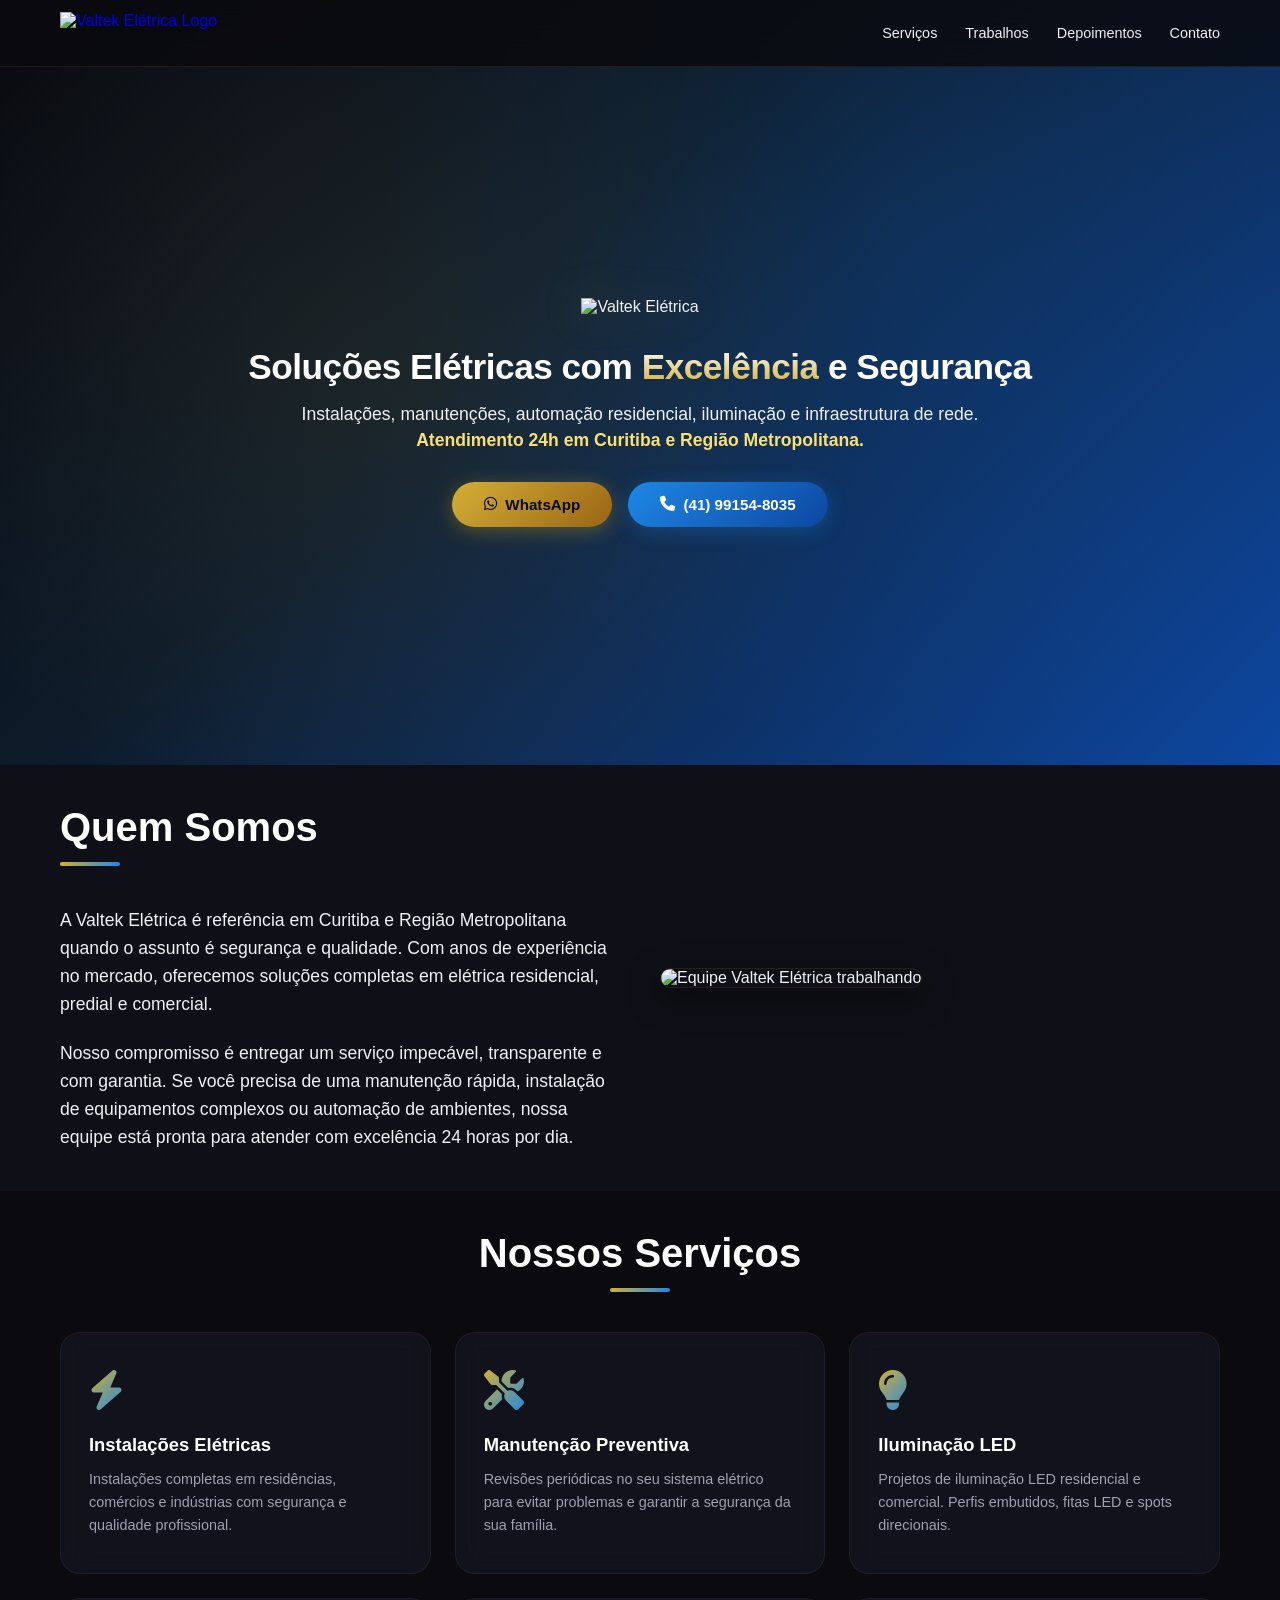
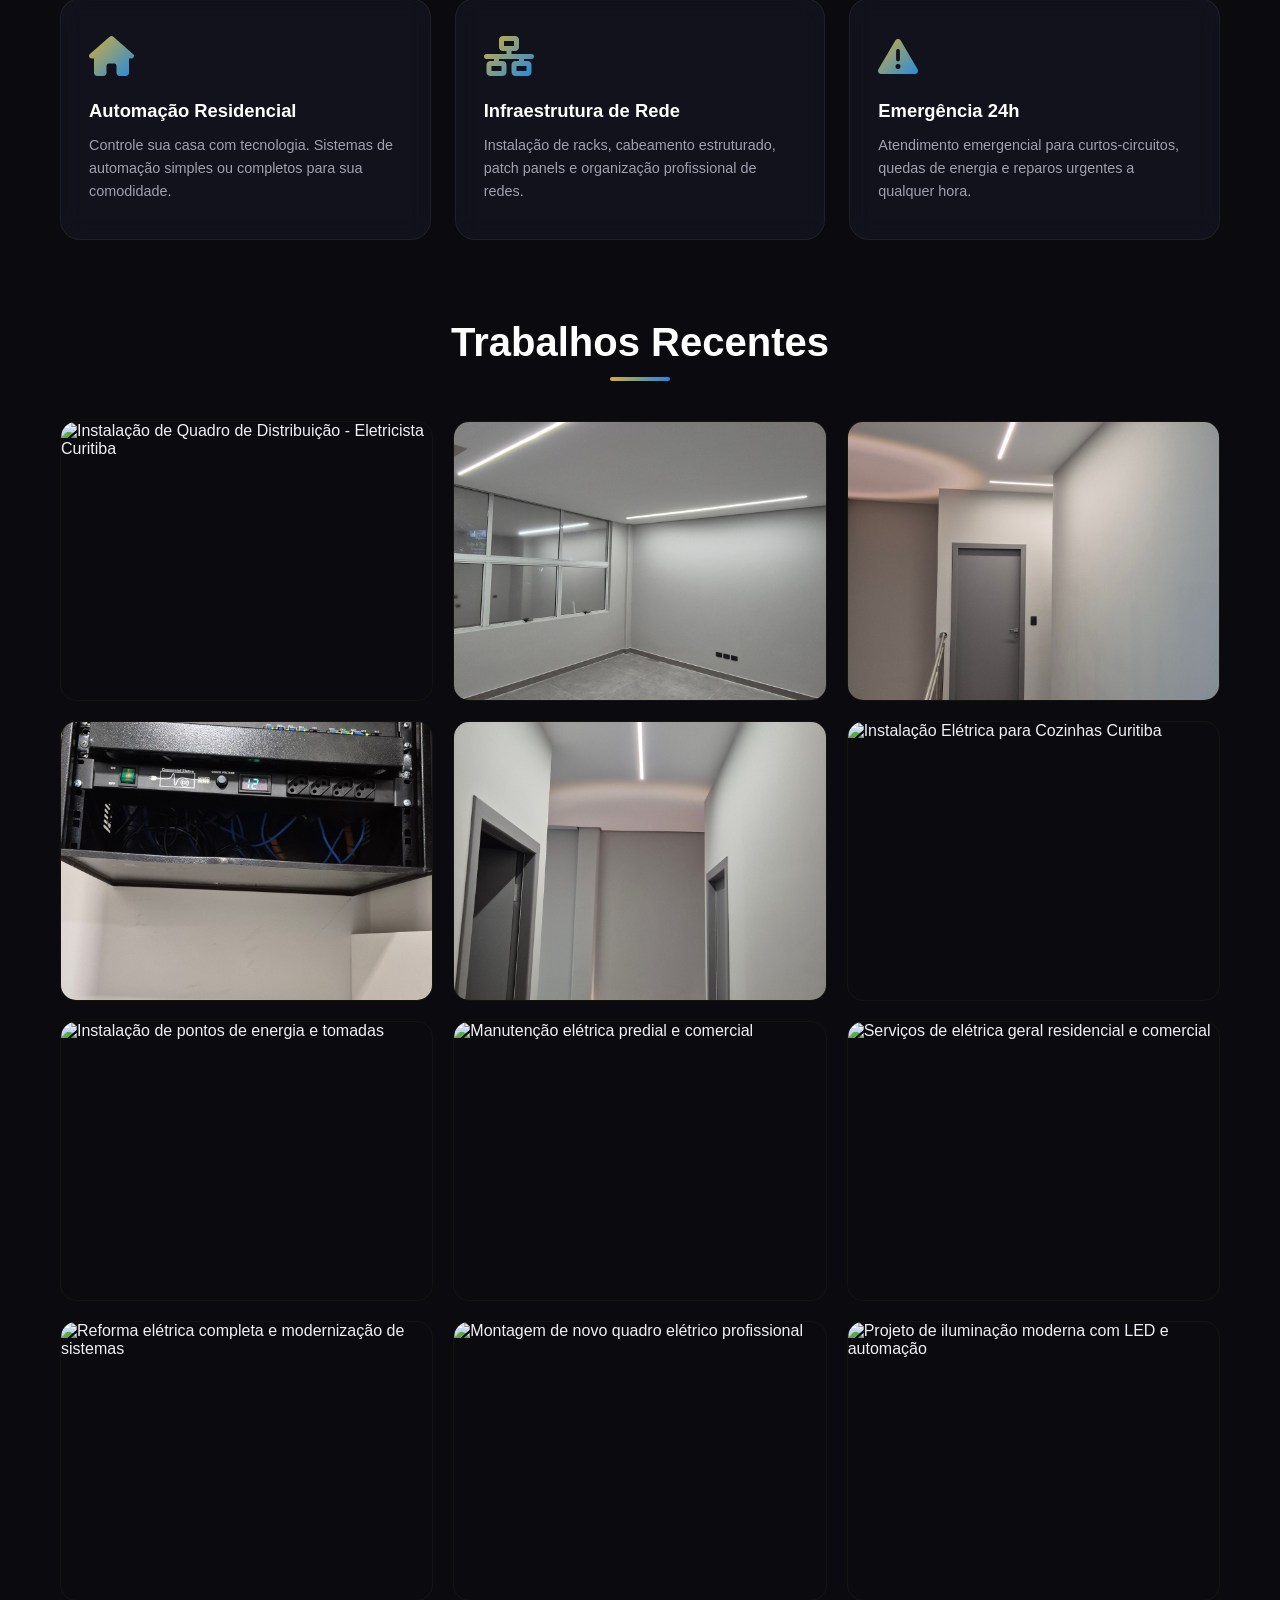
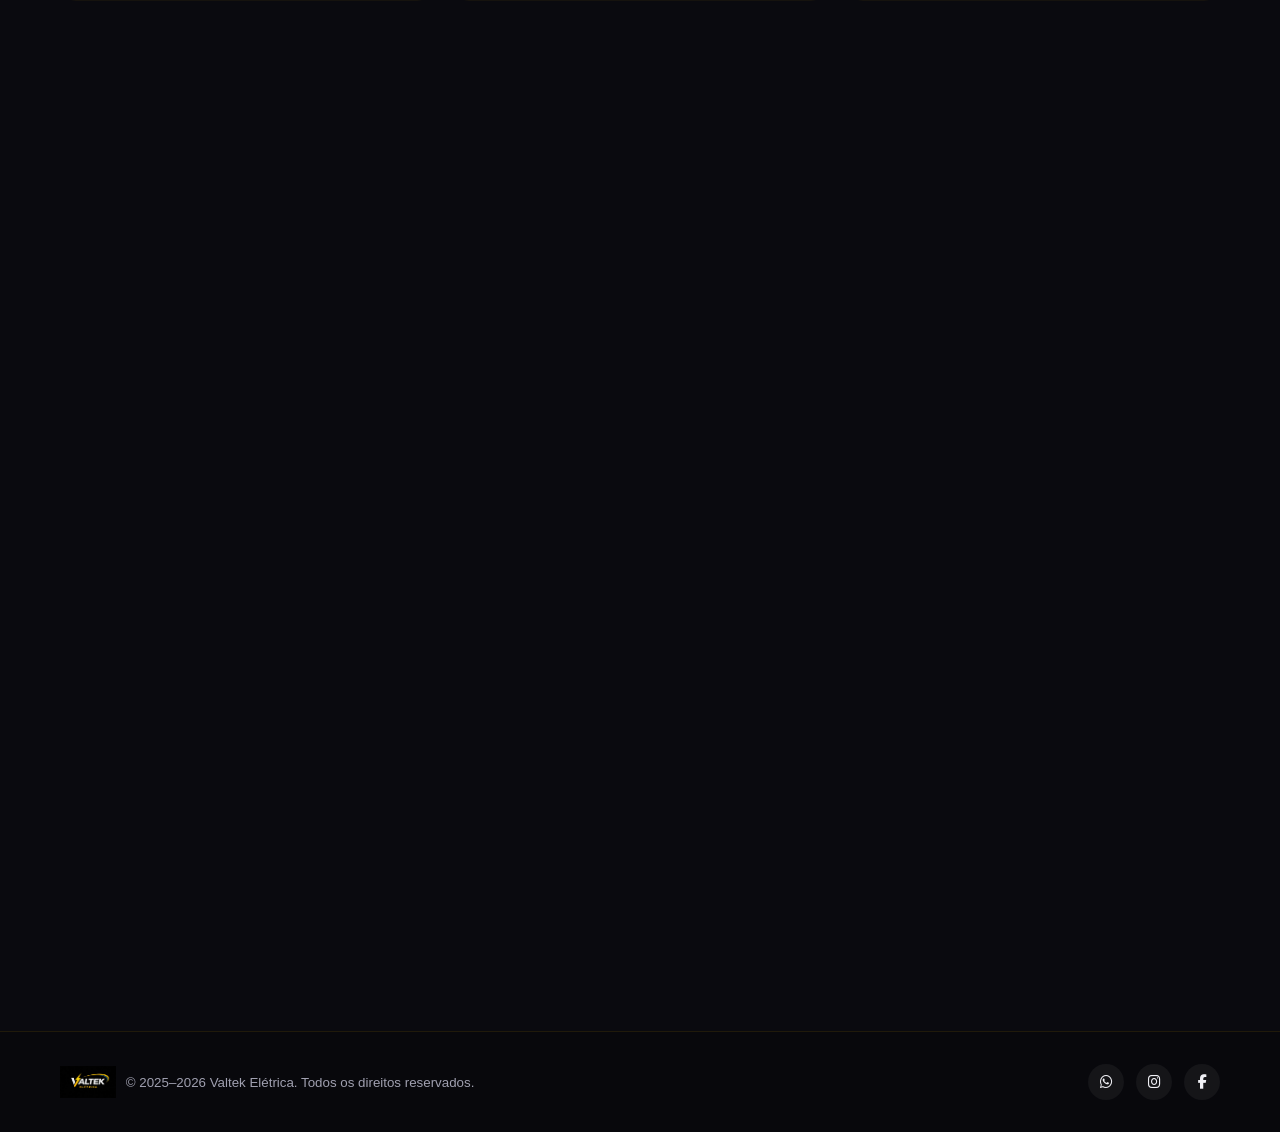
==== index.html @ 1759122e "Restauracao completa do layout: navbar, galeria corrigida com 12 fotos e secao quem somos" ====
<!DOCTYPE html>
<html lang="pt-br">
<head>
    <meta charset="utf-8">
    <meta name="viewport" content="width=device-width, initial-scale=1">
    <title>Valtek Elétrica | Eletricista 24h em Curitiba e Região</title>
    <meta name="description" content="Valtek Elétrica - Serviços elétricos profissionais 24h em Curitiba e São José dos Pinhais. Instalações, manutenções, automação residencial e iluminação LED.">
    <meta property="og:title" content="Valtek Elétrica | Eletricista 24h">
    <meta property="og:description" content="Serviços elétricos profissionais 24h em Curitiba e região metropolitana.">
    <meta property="og:image" content="logo_valtek.jpg">
    <meta property="og:type" content="website">
    <meta name="twitter:card" content="summary_large_image">
    <link rel="preconnect" href="https://fonts.googleapis.com">
    <link rel="preconnect" href="https://fonts.gstatic.com" crossorigin>
    <link rel="stylesheet" href="https://cdnjs.cloudflare.com/ajax/libs/font-awesome/6.4.0/css/all.min.css">
    <link rel="stylesheet" href="style.css">
    <script type="application/ld+json">
    {
        "@context": "https://schema.org",
        "@type": "Electrician",
        "name": "Valtek Elétrica",
        "description": "Serviços elétricos profissionais 24h em Curitiba e região",
        "telephone": "+554199154-8035",
        "areaServed": ["Curitiba", "São José dos Pinhais", "Região Metropolitana de Curitiba"],
        "address": { "@type": "PostalAddress", "addressLocality": "São José dos Pinhais", "addressRegion": "PR", "addressCountry": "BR" },
        "openingHours": "Mo-Su 00:00-23:59",
        "priceRange": "$$"
    }
    </script>
</head>
<body>
    <!-- NAVBAR -->
    <nav class="navbar" id="navbar">
        <div class="container">
            <a class="navbar-brand" href="#">
                <img src="img/logo_valtek.png" alt="Valtek Elétrica Logo" loading="eager">
            </a>
            <ul class="nav-links" id="navLinks">
                <li><a href="#servicos">Serviços</a></li>
                <li><a href="#trabalhos">Trabalhos</a></li>
                <li><a href="#depoimentos">Depoimentos</a></li>
                <li><a href="#contato">Contato</a></li>
            </ul>
            <button class="menu-toggle" id="menuToggle" aria-label="Abrir menu">
                <i class="fas fa-bars"></i>
            </button>
        </div>
    </nav>

    <!-- HERO -->
    <section class="hero" id="hero">
        <div class="hero-particles">
            <div class="particle"></div><div class="particle"></div><div class="particle"></div><div class="particle"></div>
            <div class="particle"></div><div class="particle"></div><div class="particle"></div><div class="particle"></div>
        </div>
        <div class="hero-content">
            <div class="hero-logo-main">
                <img src="img/logo_valtek.png" alt="Valtek Elétrica" class="main-logo">
            </div>
            <h1 class="hero-title-small">Soluções Elétricas com <span>Excelência</span> e Segurança</h1>
            <p class="hero-desc">Instalações, manutenções, automação residencial, iluminação e infraestrutura de rede. <strong>Atendimento 24h em Curitiba e Região Metropolitana.</strong></p>
            <div class="hero-buttons">
                <a class="btn btn-gold" href="https://wa.me/554141991548035?text=Olá,%20estou%20vindo%20pelo%20site%20e%20gostaria%20de%20um%20serviço%20elétrico">
                    <i class="fab fa-whatsapp"></i> WhatsApp
                </a>
                <a class="btn btn-blue" href="tel:+554141991548035">
                    <i class="fas fa-phone"></i> (41) 99154-8035
                </a>
            </div>
        </div>
    </section>

    <!-- SOBRE -->
    <section id="sobre" class="fade-in" style="background: rgba(20,20,32,0.5);">
        <div class="container" style="display: flex; flex-wrap: wrap; gap: 40px; align-items: center;">
            <div style="flex: 1; min-width: 300px;">
                <div class="section-title" style="text-align: left;">
                    <h2>Quem Somos</h2>
                    <div class="accent-line" style="margin: 0;"></div>
                </div>
                <p style="font-size: 1.1rem; line-height: 1.6; color: var(--silver); margin-bottom: 20px;">
                    A Valtek Elétrica é referência em Curitiba e Região Metropolitana quando o assunto é segurança e qualidade. Com anos de experiência no mercado, oferecemos soluções completas em elétrica residencial, predial e comercial.
                </p>
                <p style="font-size: 1.1rem; line-height: 1.6; color: var(--silver);">
                    Nosso compromisso é entregar um serviço impecável, transparente e com garantia. Se você precisa de uma manutenção rápida, instalação de equipamentos complexos ou automação de ambientes, nossa equipe está pronta para atender com excelência 24 horas por dia.
                </p>
            </div>
            <div style="flex: 1; min-width: 300px;">
                <img src="img/foto_quem_somos.jpg" alt="Equipe Valtek Elétrica trabalhando" style="width: 100%; border-radius: 20px; box-shadow: 0 10px 30px rgba(0,0,0,0.5); border: 1px solid rgba(245,184,0,0.1);">
            </div>
        </div>
    </section>

    <!-- SERVIÇOS -->
    <section id="servicos" class="fade-in">
        <div class="container">
            <div class="section-title">
                <h2>Nossos Serviços</h2>
                <div class="accent-line"></div>
            </div>
            <div class="services-grid">
                <div class="service-card fade-in">
                    <div class="service-icon"><i class="fas fa-bolt"></i></div>
                    <h3>Instalações Elétricas</h3>
                    <p>Instalações completas em residências, comércios e indústrias com segurança e qualidade profissional.</p>
                </div>
                <div class="service-card fade-in">
                    <div class="service-icon"><i class="fas fa-tools"></i></div>
                    <h3>Manutenção Preventiva</h3>
                    <p>Revisões periódicas no seu sistema elétrico para evitar problemas e garantir a segurança da sua família.</p>
                </div>
                <div class="service-card fade-in">
                    <div class="service-icon"><i class="fas fa-lightbulb"></i></div>
                    <h3>Iluminação LED</h3>
                    <p>Projetos de iluminação LED residencial e comercial. Perfis embutidos, fitas LED e spots direcionais.</p>
                </div>
                <div class="service-card fade-in">
                    <div class="service-icon"><i class="fas fa-home"></i></div>
                    <h3>Automação Residencial</h3>
                    <p>Controle sua casa com tecnologia. Sistemas de automação simples ou completos para sua comodidade.</p>
                </div>
                <div class="service-card fade-in">
                    <div class="service-icon"><i class="fas fa-network-wired"></i></div>
                    <h3>Infraestrutura de Rede</h3>
                    <p>Instalação de racks, cabeamento estruturado, patch panels e organização profissional de redes.</p>
                </div>
                <div class="service-card fade-in">
                    <div class="service-icon"><i class="fas fa-exclamation-triangle"></i></div>
                    <h3>Emergência 24h</h3>
                    <p>Atendimento emergencial para curtos-circuitos, quedas de energia e reparos urgentes a qualquer hora.</p>
                </div>
            </div>
        </div>
    </section>

    <!-- TRABALHOS -->
    <section id="trabalhos" class="fade-in">
        <div class="container">
            <div class="section-title">
                <h2>Trabalhos Recentes</h2>
                <div class="accent-line"></div>
            </div>
            <div class="gallery-grid">
                <div class="gallery-item">
                    <img src="img/primeira_imagem_original.jpg" alt="Instalação de Quadro de Distribuição - Eletricista Curitiba" loading="lazy">
                    <div class="gallery-overlay"><p>Quadro Elétrico</p></div>
                </div>
                <div class="gallery-item">
                    <img src="img/trabalho-iluminacao-led.jpg" alt="Projeto de Iluminação LED Residencial Curitiba" loading="lazy">
                    <div class="gallery-overlay"><p>Iluminação LED</p></div>
                </div>
                <div class="gallery-item">
                    <img src="img/trabalho-iluminacao-corredor.jpg" alt="Manutenção Elétrica em Corredores Curitiba" loading="lazy">
                    <div class="gallery-overlay"><p>Manutenção</p></div>
                </div>
                <div class="gallery-item">
                    <img src="img/trabalho-rack-rede.jpg" alt="Organização de Infraestrutura de Rede Curitiba" loading="lazy">
                    <div class="gallery-overlay"><p>Infraestrutura</p></div>
                </div>
                <div class="gallery-item">
                    <img src="img/trabalho-iluminacao-escada.jpg" alt="Automação Residencial Curitiba" loading="lazy">
                    <div class="gallery-overlay"><p>Automação</p></div>
                </div>
                <div class="gallery-item">
                    <img src="img/ultima_imagem_original.jpg" alt="Instalação Elétrica para Cozinhas Curitiba" loading="lazy">
                    <div class="gallery-overlay"><p>Instalação</p></div>
                </div>
                <div class="gallery-item">
                    <img src="img/trabalho-ponto-tomada.jpg" alt="Instalação de pontos de energia e tomadas" loading="lazy">
                    <div class="gallery-overlay"><p>Pontos de Energia</p></div>
                </div>
                <div class="gallery-item">
                    <img src="img/trabalho-manutencao-predial.jpg" alt="Manutenção elétrica predial e comercial" loading="lazy">
                    <div class="gallery-overlay"><p>Manutenção Predial</p></div>
                </div>
                <div class="gallery-item">
                    <img src="img/trabalho-eletrica-geral.jpg" alt="Serviços de elétrica geral residencial e comercial" loading="lazy">
                    <div class="gallery-overlay"><p>Elétrica Geral</p></div>
                </div>
                <div class="gallery-item">
                    <img src="img/trabalho-reforma-eletrica.jpg" alt="Reforma elétrica completa e modernização de sistemas" loading="lazy">
                    <div class="gallery-overlay"><p>Reformas</p></div>
                </div>
                <div class="gallery-item">
                    <img src="img/trabalho-quadro-novo.jpg" alt="Montagem de novo quadro elétrico profissional" loading="lazy">
                    <div class="gallery-overlay"><p>Quadros Novos</p></div>
                </div>
                <div class="gallery-item">
                    <img src="img/trabalho-iluminacao-moderna.jpg" alt="Projeto de iluminação moderna com LED e automação" loading="lazy">
                    <div class="gallery-overlay"><p>Iluminação Moderna</p></div>
                </div>
            </div>
        </div>
    </section>

    <!-- DEPOIMENTOS -->
    <section id="depoimentos" class="fade-in">
        <div class="container">
            <div class="section-title">
                <h2>O que Dizem Nossos Clientes</h2>
                <div class="accent-line"></div>
            </div>
            <div class="testimonials-grid">
                <div class="testimonial-card fade-in">
                    <span class="quote-icon">"</span>
                    <div class="stars">★★★★★</div>
                    <p class="text">Serviço rápido e bem feito! O Valmir chegou no horário combinado e resolveu o problema de curto-circuito em pouco tempo. Profissional sério e competente.</p>
                    <div class="testimonial-author">
                        <div class="author-avatar">J</div>
                        <div class="author-info">
                            <div class="name">João</div>
                            <div class="location">Boqueirão, Curitiba</div>
                        </div>
                    </div>
                </div>
                <div class="testimonial-card fade-in">
                    <span class="quote-icon">"</span>
                    <div class="stars">★★★★★</div>
                    <p class="text">Eletricista de confiança, salvou meu fim de semana quando ficamos sem energia. Atendimento emergencial de verdade, chegou em menos de 30 minutos!</p>
                    <div class="testimonial-author">
                        <div class="author-avatar">C</div>
                        <div class="author-info">
                            <div class="name">Carla</div>
                            <div class="location">São José dos Pinhais</div>
                        </div>
                    </div>
                </div>
                <div class="testimonial-card fade-in">
                    <span class="quote-icon">"</span>
                    <div class="stars">★★★★★</div>
                    <p class="text">Preço justo e resolveu o problema na hora. Já é o segundo serviço que faço com o Valmir e sempre entrega qualidade. Recomendo para todos.</p>
                    <div class="testimonial-author">
                        <div class="author-avatar">M</div>
                        <div class="author-info">
                            <div class="name">Marcos</div>
                            <div class="location">Água Verde, Curitiba</div>
                        </div>
                    </div>
                </div>
            </div>
        </div>
    </section>

    <!-- CONTATO -->
    <section class="contact-section fade-in" id="contato">
        <div class="container">
            <div class="section-title">
                <h2>Entre em Contato</h2>
                <div class="accent-line"></div>
            </div>
            <div class="contact-grid">
                <div class="contact-card">
                    <div class="contact-item">
                        <i class="fab fa-whatsapp"></i>
                        <div>
                            <a href="https://wa.me/554141991548035?text=Olá,%20estou%20vindo%20pelo%20site%20e%20gostaria%20de%20um%20serviço%20elétrico">(41) 99154-8035</a>
                        </div>
                    </div>
                    <div class="contact-item">
                        <i class="fas fa-phone"></i>
                        <div><a href="tel:+554141991548035">(41) 99154-8035</a></div>
                    </div>
                    <div class="contact-item">
                        <i class="fas fa-map-marker-alt"></i>
                        <div><span>São José dos Pinhais, PR</span></div>
                    </div>
                    <div class="contact-item">
                        <i class="fas fa-clock"></i>
                        <div><span>Atendimento 24 horas — 7 dias por semana</span></div>
                    </div>
                </div>
                <div class="map-wrapper">
                    <iframe src="https://www.google.com/maps?q=São+José+dos+Pinhais,+PR&output=embed" allowfullscreen loading="lazy" title="Localização Valtek Elétrica"></iframe>
                </div>
            </div>
        </div>
    </section>

    <!-- FOOTER -->
    <footer>
        <div class="container">
            <div class="footer-content">
                <div class="footer-brand">
                    <img src="logo_valtek.jpg" alt="Valtek Elétrica">
                    <small>© 2025–2026 Valtek Elétrica. Todos os direitos reservados.</small>
                </div>
                <div class="social-links">
                    <a href="https://wa.me/554141991548035" aria-label="WhatsApp"><i class="fab fa-whatsapp"></i></a>
                    <a href="#" aria-label="Instagram"><i class="fab fa-instagram"></i></a>
                    <a href="#" aria-label="Facebook"><i class="fab fa-facebook-f"></i></a>
                </div>
            </div>
        </div>
    </footer>

    <script>
        // Navbar scroll
        window.addEventListener('scroll', () => {
            document.getElementById('navbar').classList.toggle('scrolled', window.scrollY > 50);
        });
        // Menu mobile
        document.getElementById('menuToggle').addEventListener('click', () => {
            document.getElementById('navLinks').classList.toggle('active');
        });
        document.querySelectorAll('.nav-links a').forEach(a => {
            a.addEventListener('click', () => document.getElementById('navLinks').classList.remove('active'));
        });
        // Scroll reveal
        const obs = new IntersectionObserver((entries) => {
            entries.forEach(e => { if(e.isIntersecting) e.target.classList.add('visible'); });
        }, { threshold: 0.1, rootMargin: '0px 0px -40px 0px' });
        document.querySelectorAll('.fade-in').forEach(el => obs.observe(el));
        // Smooth scroll
        document.querySelectorAll('a[href^="#"]').forEach(a => {
            a.addEventListener('click', function(e) {
                e.preventDefault();
                const t = document.querySelector(this.getAttribute('href'));
                if(t) t.scrollIntoView({ behavior:'smooth', block:'start' });
            });
        });
    </script>
</body>
</html>
---- style.css ----
/* === DESIGN SYSTEM VALTEK ELÉTRICA === */
:root {
  --gold: #D4AF37; /* Dourado Metálico Real */
  --gold-light: #F9E076;
  --gold-dark: #996515;
  --blue: #1E88E5;
  --blue-dark: #0D47A1;
  --blue-light: #42A5F5;
  --dark: #0A0A0F;
  --dark-card: #141420;
  --dark-surface: #1A1A2E;
  --silver: #F0F0F5; /* Branco levemente frio */
  --white: #FFFFFF;
  --text-muted: #A0A0B0;
}
@import url('https://fonts.googleapis.com/css2?family=Inter:wght@400;500;600;700;800;900&display=swap');
* { margin:0; padding:0; box-sizing:border-box; }
body { background:var(--dark); color:var(--silver); font-family:'Inter',sans-serif; overflow-x:hidden; }

/* NAVBAR */
.navbar { background:rgba(10,10,15,0.85); backdrop-filter:blur(16px); border-bottom:1px solid rgba(245,184,0,0.1); position:fixed; top:0; width:100%; z-index:1000; padding:12px 0; transition:all .3s ease; }
.navbar.scrolled { background:rgba(10,10,15,0.95); box-shadow:0 4px 30px rgba(0,0,0,0.5); }
.navbar .container { display:flex; align-items:center; justify-content:space-between; max-width:1200px; margin:0 auto; padding:0 20px; }
.navbar-brand { display:flex; align-items:center; gap:12px; text-decoration:none; }
.navbar-brand img { height:42px; width:auto; }
.nav-links { display:flex; gap:28px; list-style:none; }
.nav-links a { color:var(--silver); text-decoration:none; font-size:.9rem; font-weight:500; transition:color .3s; position:relative; }
.nav-links a:hover { color:var(--gold); }
.nav-links a::after { content:''; position:absolute; bottom:-4px; left:0; width:0; height:2px; background:var(--gold); transition:width .3s; }
.nav-links a:hover::after { width:100%; }
.menu-toggle { display:none; background:none; border:none; color:var(--white); font-size:1.5rem; cursor:pointer; }

/* HERO */
.hero { min-height:85vh; display:flex; align-items:center; justify-content:center; text-align:center; position:relative; overflow:hidden; padding:100px 20px 40px; background:linear-gradient(135deg, var(--dark) 0%, #0D1B2A 40%, #0D47A1 100%); }
.hero::before { content:''; position:absolute; inset:0; background:radial-gradient(circle at 30% 50%, rgba(212,175,55,0.08) 0%, transparent 50%), radial-gradient(circle at 70% 30%, rgba(30,136,229,0.1) 0%, transparent 50%); }
.hero-particles { position:absolute; inset:0; overflow:hidden; }
.particle { position:absolute; width:3px; height:3px; background:var(--gold); border-radius:50%; opacity:0; animation:sparkle 4s ease-in-out infinite; }
.particle:nth-child(1){top:20%;left:10%;animation-delay:0s}
.particle:nth-child(2){top:60%;left:80%;animation-delay:.8s}
.particle:nth-child(3){top:40%;left:30%;animation-delay:1.6s}
.particle:nth-child(4){top:80%;left:60%;animation-delay:2.4s}
.particle:nth-child(5){top:10%;left:70%;animation-delay:.4s}
.particle:nth-child(6){top:50%;left:50%;animation-delay:1.2s}
.particle:nth-child(7){top:30%;left:90%;animation-delay:2s}
.particle:nth-child(8){top:70%;left:20%;animation-delay:2.8s}
@keyframes sparkle { 0%,100%{opacity:0;transform:scale(0) translateY(0)} 50%{opacity:1;transform:scale(1.5) translateY(-30px)} }
.hero-content { position:relative; z-index:1; max-width:900px; }
.hero-logo-main { margin-bottom: 30px; animation: fadeInUp 1s ease-out; }
.hero-logo-main .main-logo { height: 180px; width: auto; filter: drop-shadow(0 0 20px rgba(212,175,55,0.2)); }
.hero h1.hero-title-small { font-size:clamp(1.5rem,3.5vw,2.2rem); font-weight:800; color:var(--white); margin-bottom:12px; line-height:1.2; letter-spacing: -0.5px; }
.hero h1.hero-title-small span { background: linear-gradient(to bottom, #FFFFFF 0%, #D4AF37 100%); -webkit-background-clip:text; -webkit-text-fill-color:transparent; background-clip:text; }
.hero p.hero-desc { font-size:1.1rem; color:var(--silver); margin-bottom:28px; max-width:700px; margin-left:auto; margin-right:auto; line-height: 1.5; }
.hero p.hero-desc strong { color: var(--gold-light); font-weight: 600; }
.hero-buttons { display:flex; gap:16px; justify-content:center; flex-wrap:wrap; margin-bottom: 0; }
@keyframes fadeInUp { from { opacity: 0; transform: translateY(20px); } to { opacity: 1; transform: translateY(0); } }

/* BOTÕES */
.btn { display:inline-flex; align-items:center; gap:8px; padding:14px 32px; border-radius:50px; font-weight:600; font-size:.95rem; text-decoration:none; transition:all .3s ease; border:none; cursor:pointer; position:relative; overflow:hidden; }
.btn-gold { background:linear-gradient(135deg,var(--gold),var(--gold-dark)); color:var(--dark); box-shadow:0 4px 20px rgba(245,184,0,0.3); }
.btn-gold:hover { transform:translateY(-3px); box-shadow:0 8px 30px rgba(245,184,0,0.5); color:var(--dark); }
.btn-blue { background:linear-gradient(135deg,var(--blue),var(--blue-dark)); color:var(--white); box-shadow:0 4px 20px rgba(30,136,229,0.3); }
.btn-blue:hover { transform:translateY(-3px); box-shadow:0 8px 30px rgba(30,136,229,0.5); color:var(--white); }

/* SEÇÕES */
section { padding:40px 20px; }
.container { max-width:1200px; margin:0 auto; padding:0 20px; }
.section-title { text-align:center; margin-bottom:40px; }
.section-title h2 { font-size:clamp(1.8rem,4vw,2.5rem); font-weight:800; color:var(--white); margin-bottom:12px; }
.section-title .accent-line { width:60px; height:4px; background:linear-gradient(90deg,var(--gold),var(--blue)); border-radius:2px; margin:0 auto; }

/* GALERIA */
.gallery-grid { display:grid; grid-template-columns:repeat(auto-fit,minmax(300px,1fr)); gap:20px; }
.gallery-item { position:relative; overflow:hidden; border-radius:16px; aspect-ratio:4/3; cursor:pointer; border:1px solid rgba(245,184,0,0.05); transition:all .4s ease; }
.gallery-item:hover { transform:translateY(-6px); border-color:rgba(245,184,0,0.3); box-shadow:0 12px 40px rgba(245,184,0,0.15); }
.gallery-item img { width:100%; height:100%; object-fit:cover; transition:transform .5s ease; }
.gallery-item:hover img { transform:scale(1.08); }
.gallery-overlay { position:absolute; bottom:0; left:0; right:0; padding:20px; background:linear-gradient(to top,rgba(10,10,15,0.9),transparent); transform:translateY(100%); transition:transform .3s ease; }
.gallery-item:hover .gallery-overlay { transform:translateY(0); }
.gallery-overlay p { color:var(--white); font-weight:600; font-size:.9rem; margin:0; }

/* SERVIÇOS */
.services-grid { display:grid; grid-template-columns:repeat(auto-fit,minmax(320px,1fr)); gap:24px; }
.service-card { background:rgba(20,20,32,0.8); backdrop-filter:blur(12px); border:1px solid rgba(255,255,255,0.06); border-radius:20px; padding:36px 28px; transition:all .4s ease; position:relative; overflow:hidden; }
.service-card::before { content:''; position:absolute; top:0; left:0; right:0; height:3px; background:linear-gradient(90deg,var(--gold),var(--blue)); opacity:0; transition:opacity .3s; }
.service-card:hover::before { opacity:1; }
.service-card:hover { transform:translateY(-8px); border-color:rgba(245,184,0,0.2); box-shadow:0 16px 40px rgba(0,0,0,0.4); }
.service-icon { font-size:2.5rem; margin-bottom:20px; display:inline-block; background:linear-gradient(135deg,var(--gold),var(--blue)); -webkit-background-clip:text; -webkit-text-fill-color:transparent; }
.service-card h3 { color:var(--white); font-size:1.15rem; font-weight:700; margin-bottom:12px; }
.service-card p { color:var(--text-muted); font-size:.9rem; line-height:1.6; }

/* DEPOIMENTOS */
.testimonials-grid { display:grid; grid-template-columns:repeat(auto-fit,minmax(320px,1fr)); gap:24px; }
.testimonial-card { background:rgba(20,20,32,0.6); backdrop-filter:blur(12px); border:1px solid rgba(255,255,255,0.06); border-radius:20px; padding:32px; position:relative; transition:all .3s ease; }
.testimonial-card:hover { transform:translateY(-4px); box-shadow:0 12px 30px rgba(0,0,0,0.3); }
.testimonial-card .quote-icon { position:absolute; top:16px; right:24px; font-size:3rem; color:rgba(245,184,0,0.15); font-family:Georgia,serif; }
.stars { color:var(--gold); font-size:1rem; margin-bottom:16px; letter-spacing:2px; }
.testimonial-card .text { color:var(--silver); font-size:.92rem; line-height:1.7; margin-bottom:20px; font-style:italic; }
.testimonial-author { display:flex; align-items:center; gap:12px; }
.author-avatar { width:42px; height:42px; border-radius:50%; background:linear-gradient(135deg,var(--gold),var(--blue)); display:flex; align-items:center; justify-content:center; color:var(--dark); font-weight:700; font-size:.85rem; }
.author-info .name { color:var(--white); font-weight:600; font-size:.9rem; }
.author-info .location { color:var(--text-muted); font-size:.8rem; }

/* CONTATO */
.contact-section { background:linear-gradient(180deg,var(--dark) 0%,#0D1B2A 100%); }
.contact-grid { display:grid; grid-template-columns:1fr 1fr; gap:40px; align-items:start; }
.contact-card { background:rgba(20,20,32,0.8); backdrop-filter:blur(12px); border:1px solid rgba(255,255,255,0.06); border-radius:20px; padding:36px; }
.contact-item { display:flex; align-items:center; gap:16px; padding:16px 0; border-bottom:1px solid rgba(255,255,255,0.05); }
.contact-item:last-child { border-bottom:none; }
.contact-item i { font-size:1.4rem; color:var(--gold); width:40px; height:40px; display:flex; align-items:center; justify-content:center; background:rgba(245,184,0,0.1); border-radius:12px; flex-shrink:0; }
.contact-item a { color:var(--white); text-decoration:none; font-weight:500; transition:color .3s; }
.contact-item a:hover { color:var(--gold); }
.contact-item span { color:var(--silver); font-size:.95rem; }
.map-wrapper { border-radius:20px; overflow:hidden; border:1px solid rgba(255,255,255,0.06); box-shadow:0 10px 40px rgba(0,0,0,0.4); height:100%; min-height:350px; }
.map-wrapper iframe { width:100%; height:100%; min-height:350px; border:none; }

/* FOOTER */
footer { background:rgba(8,8,12,0.95); border-top:1px solid rgba(245,184,0,0.1); padding:32px 20px; }
.footer-content { display:flex; align-items:center; justify-content:space-between; flex-wrap:wrap; gap:16px; }
.footer-brand { display:flex; align-items:center; gap:10px; }
.footer-brand img { height:32px; }
footer small { color:var(--text-muted); }
.social-links { display:flex; gap:12px; }
.social-links a { width:36px; height:36px; border-radius:50%; background:rgba(255,255,255,0.05); display:flex; align-items:center; justify-content:center; color:var(--silver); text-decoration:none; transition:all .3s; font-size:.9rem; }
.social-links a:hover { background:var(--gold); color:var(--dark); transform:translateY(-2px); }

/* ANIMAÇÕES SCROLL */
.fade-in { opacity:0; transform:translateY(30px); transition:opacity .6s ease,transform .6s ease; }
.fade-in.visible { opacity:1; transform:translateY(0); }
.fade-in:nth-child(2) { transition-delay:.1s; }
.fade-in:nth-child(3) { transition-delay:.2s; }

/* RESPONSIVO */
@media(max-width:768px) {
  .nav-links { display:none; position:fixed; top:0; left:0; right:0; bottom:0; background:rgba(10,10,15,0.98); flex-direction:column; align-items:center; justify-content:center; gap:32px; z-index:999; }
  .nav-links.active { display:flex; }
  .nav-links a { font-size:1.2rem; }
  .menu-toggle { display:block; z-index:1001; }
  .hero { min-height:90vh; padding:100px 20px 60px; }
  .hero h1 { font-size:2rem; }
  .contact-grid { grid-template-columns:1fr; }
  .gallery-grid { grid-template-columns:1fr 1fr; }
  .services-grid { grid-template-columns:1fr; }
  .footer-content { flex-direction:column; text-align:center; }
}
@media(max-width:480px) {
  .gallery-grid { grid-template-columns:1fr; }
  .hero-buttons { flex-direction:column; align-items:center; }
}
@media(prefers-reduced-motion:reduce) {
  *, *::before, *::after { animation-duration:.01ms!important; transition-duration:.01ms!important; }
}
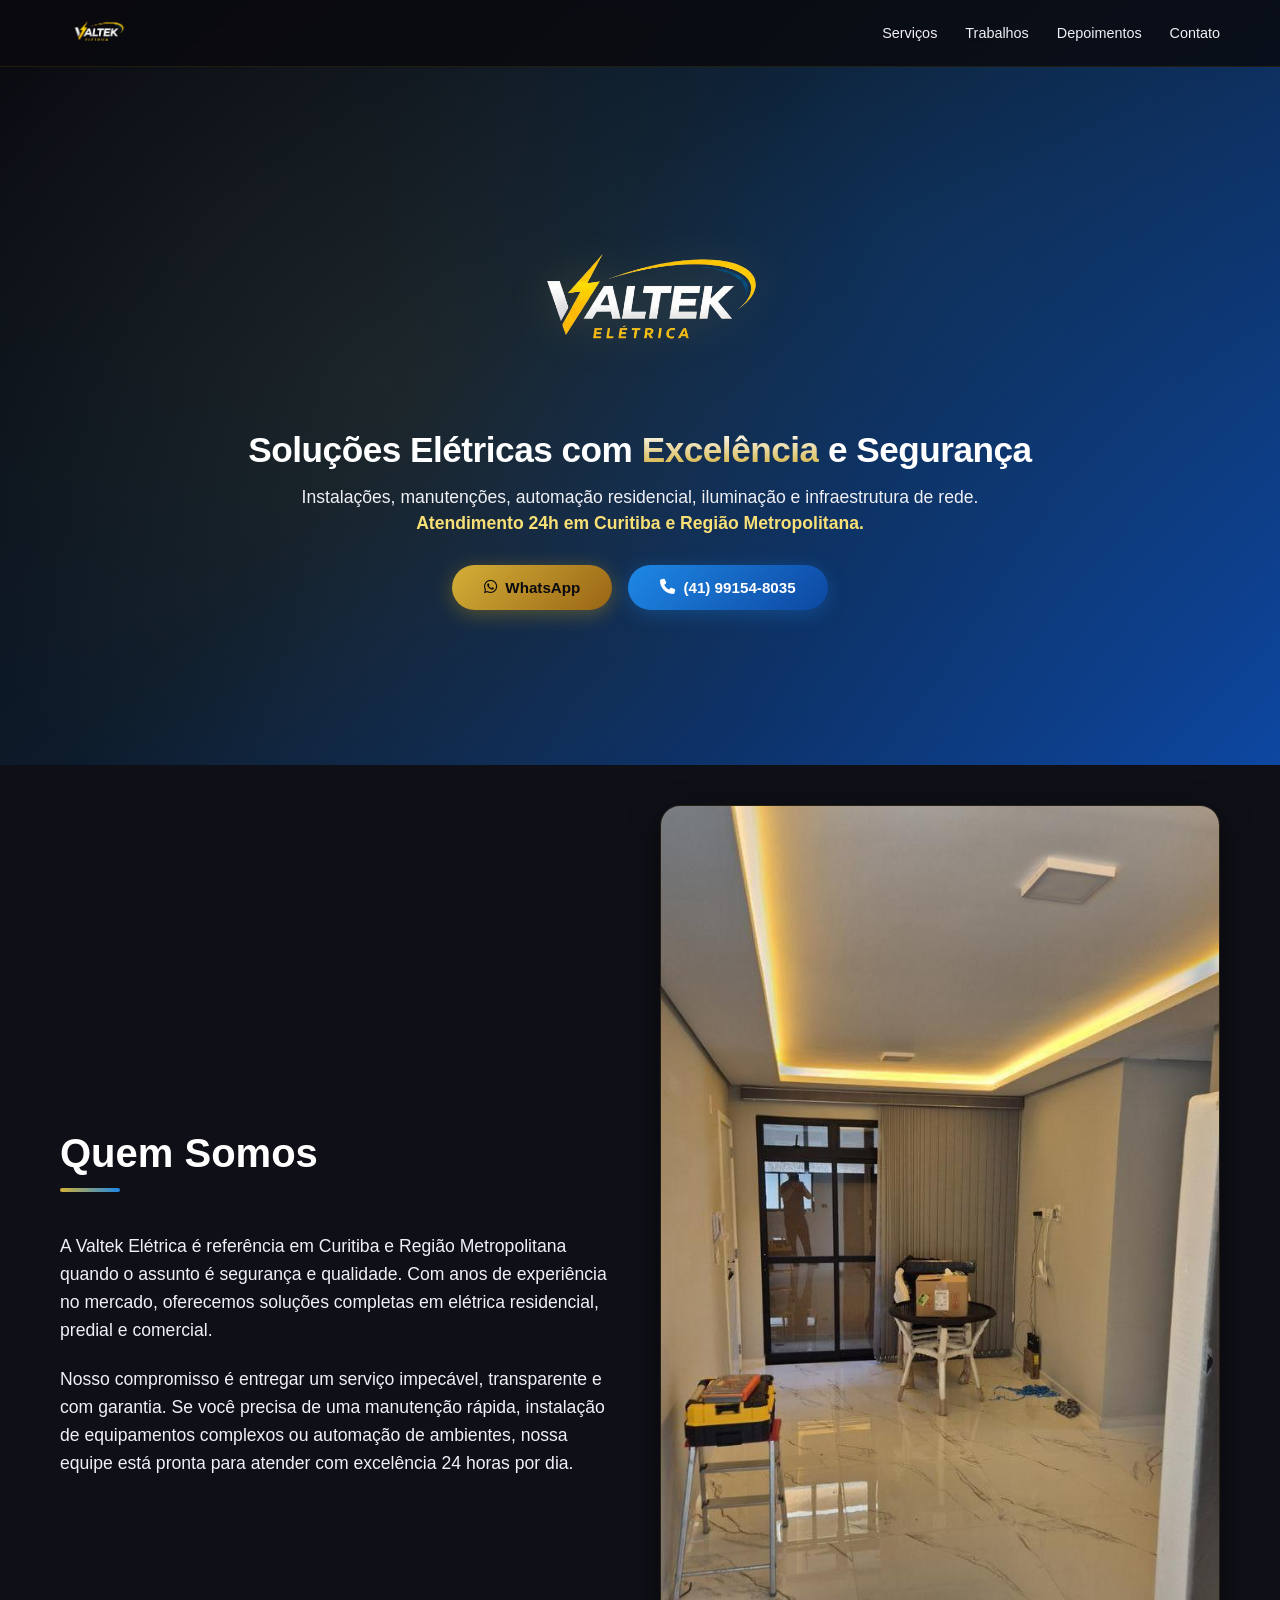
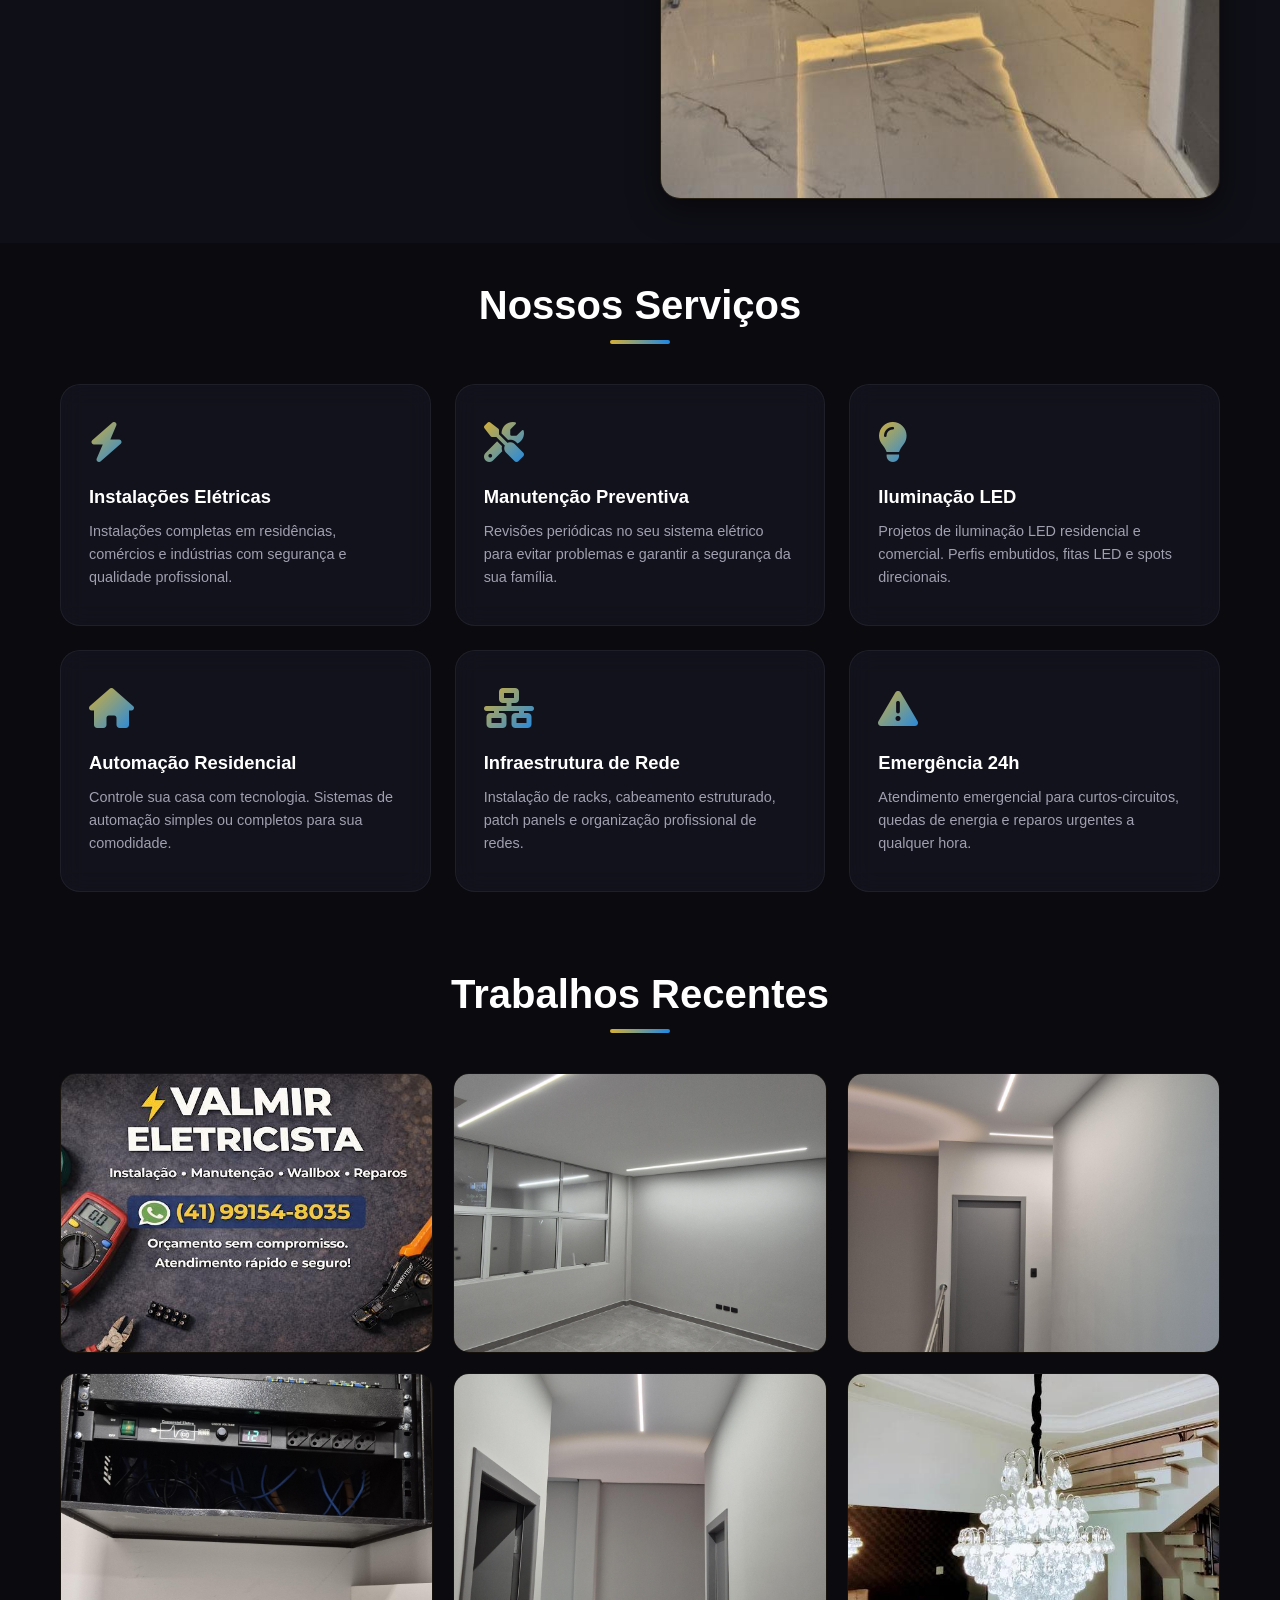
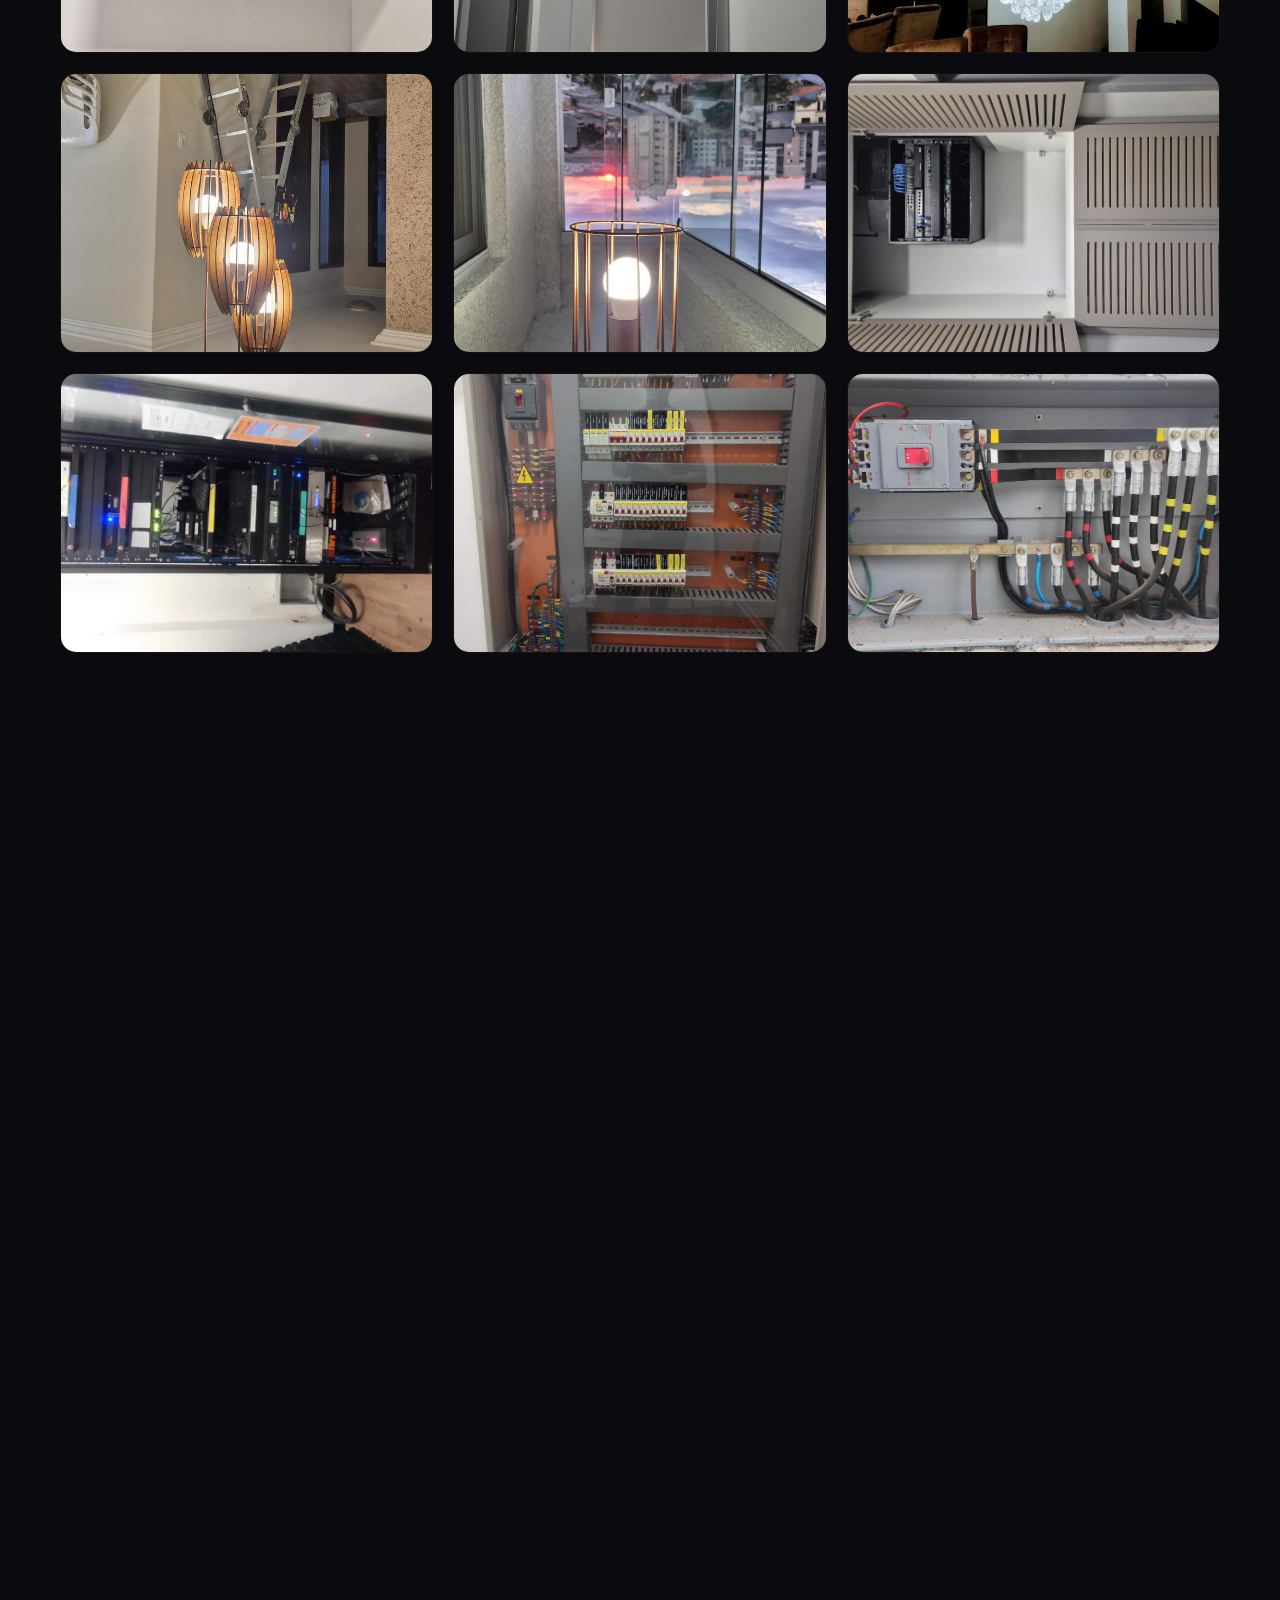
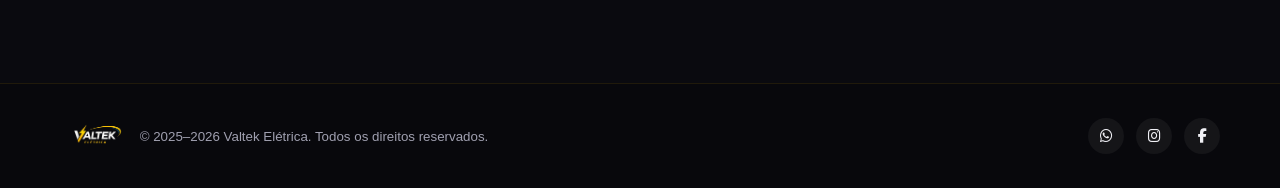
==== commit 51d87e95: "Correcao final de rotacao das fotos da galeria e ajuste da logo no rodape" ====
--- a/index.html
+++ b/index.html
@@ -281,7 +281,7 @@
         <div class="container">
             <div class="footer-content">
                 <div class="footer-brand">
-                    <img src="logo_valtek.jpg" alt="Valtek Elétrica">
+                    <img src="img/logo_valtek.png" alt="Valtek Elétrica" style="height: 40px; width: auto; display: block;">
                     <small>© 2025–2026 Valtek Elétrica. Todos os direitos reservados.</small>
                 </div>
                 <div class="social-links">
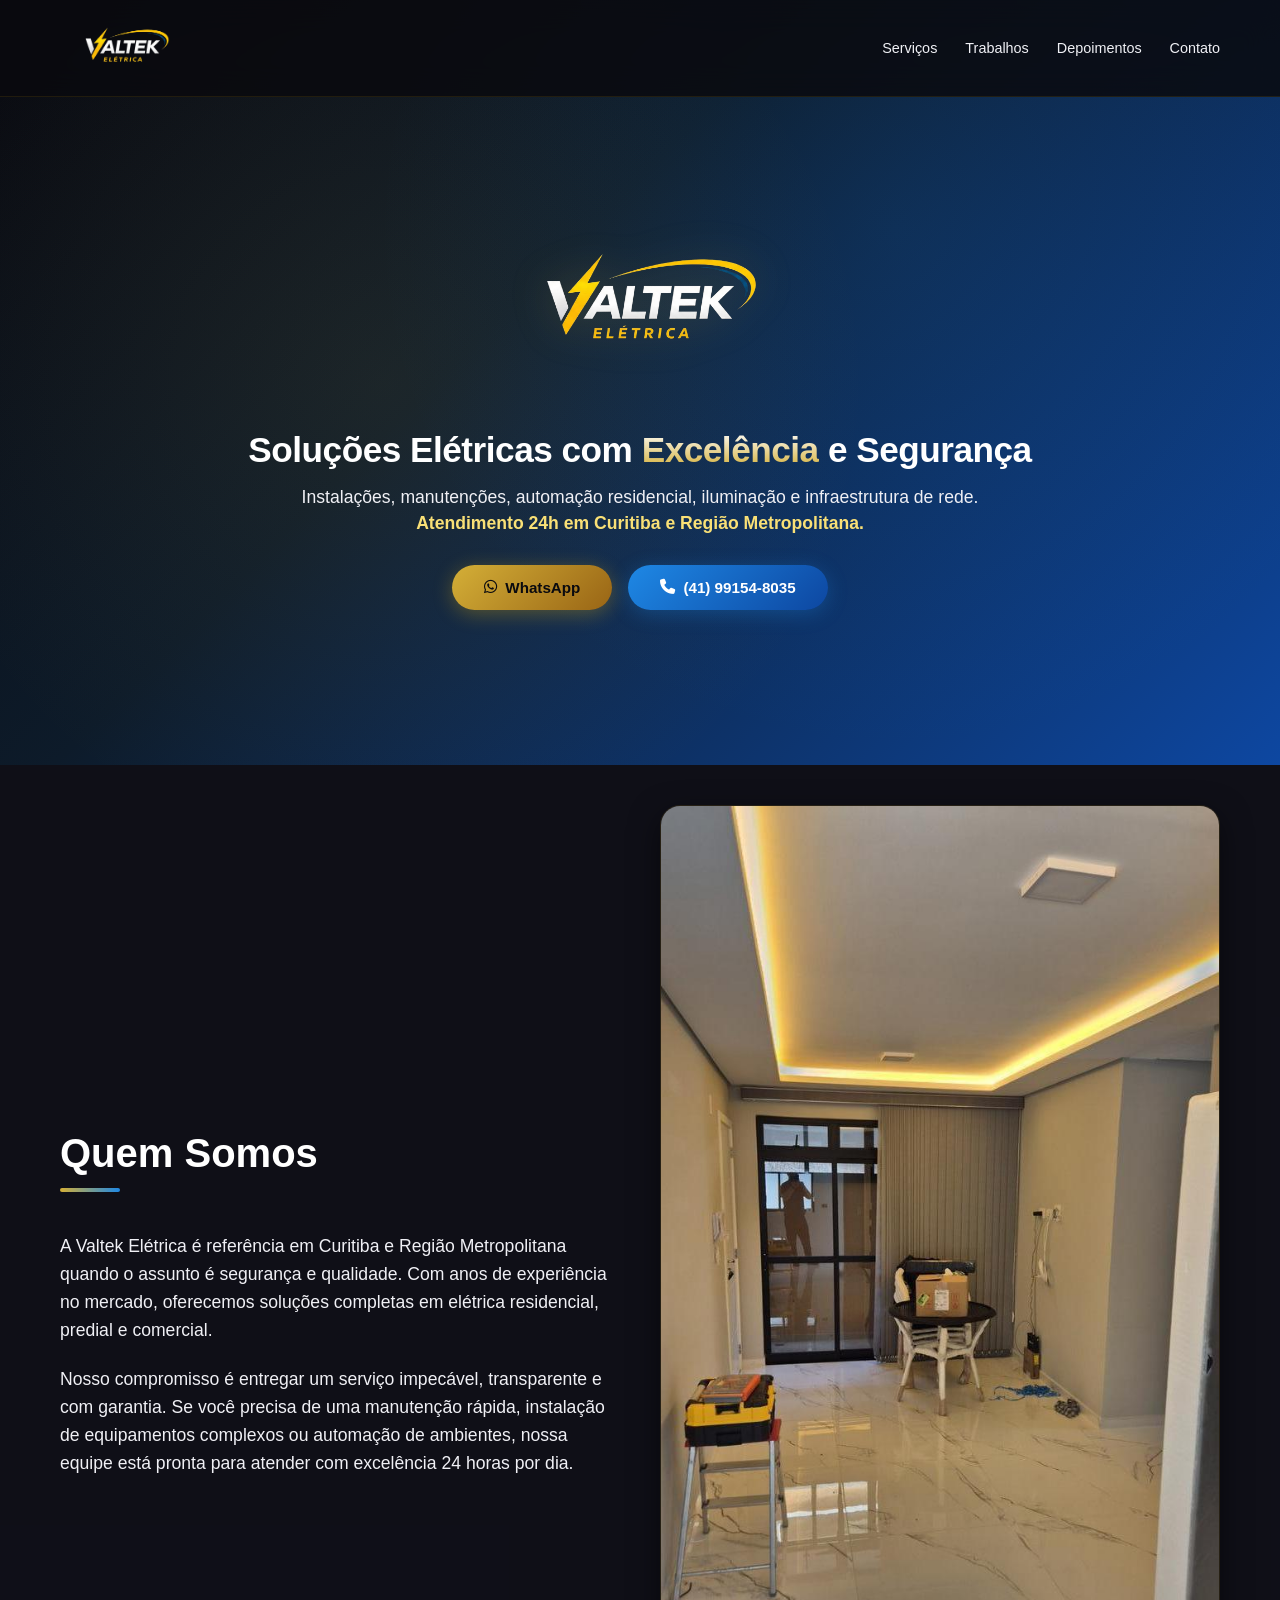
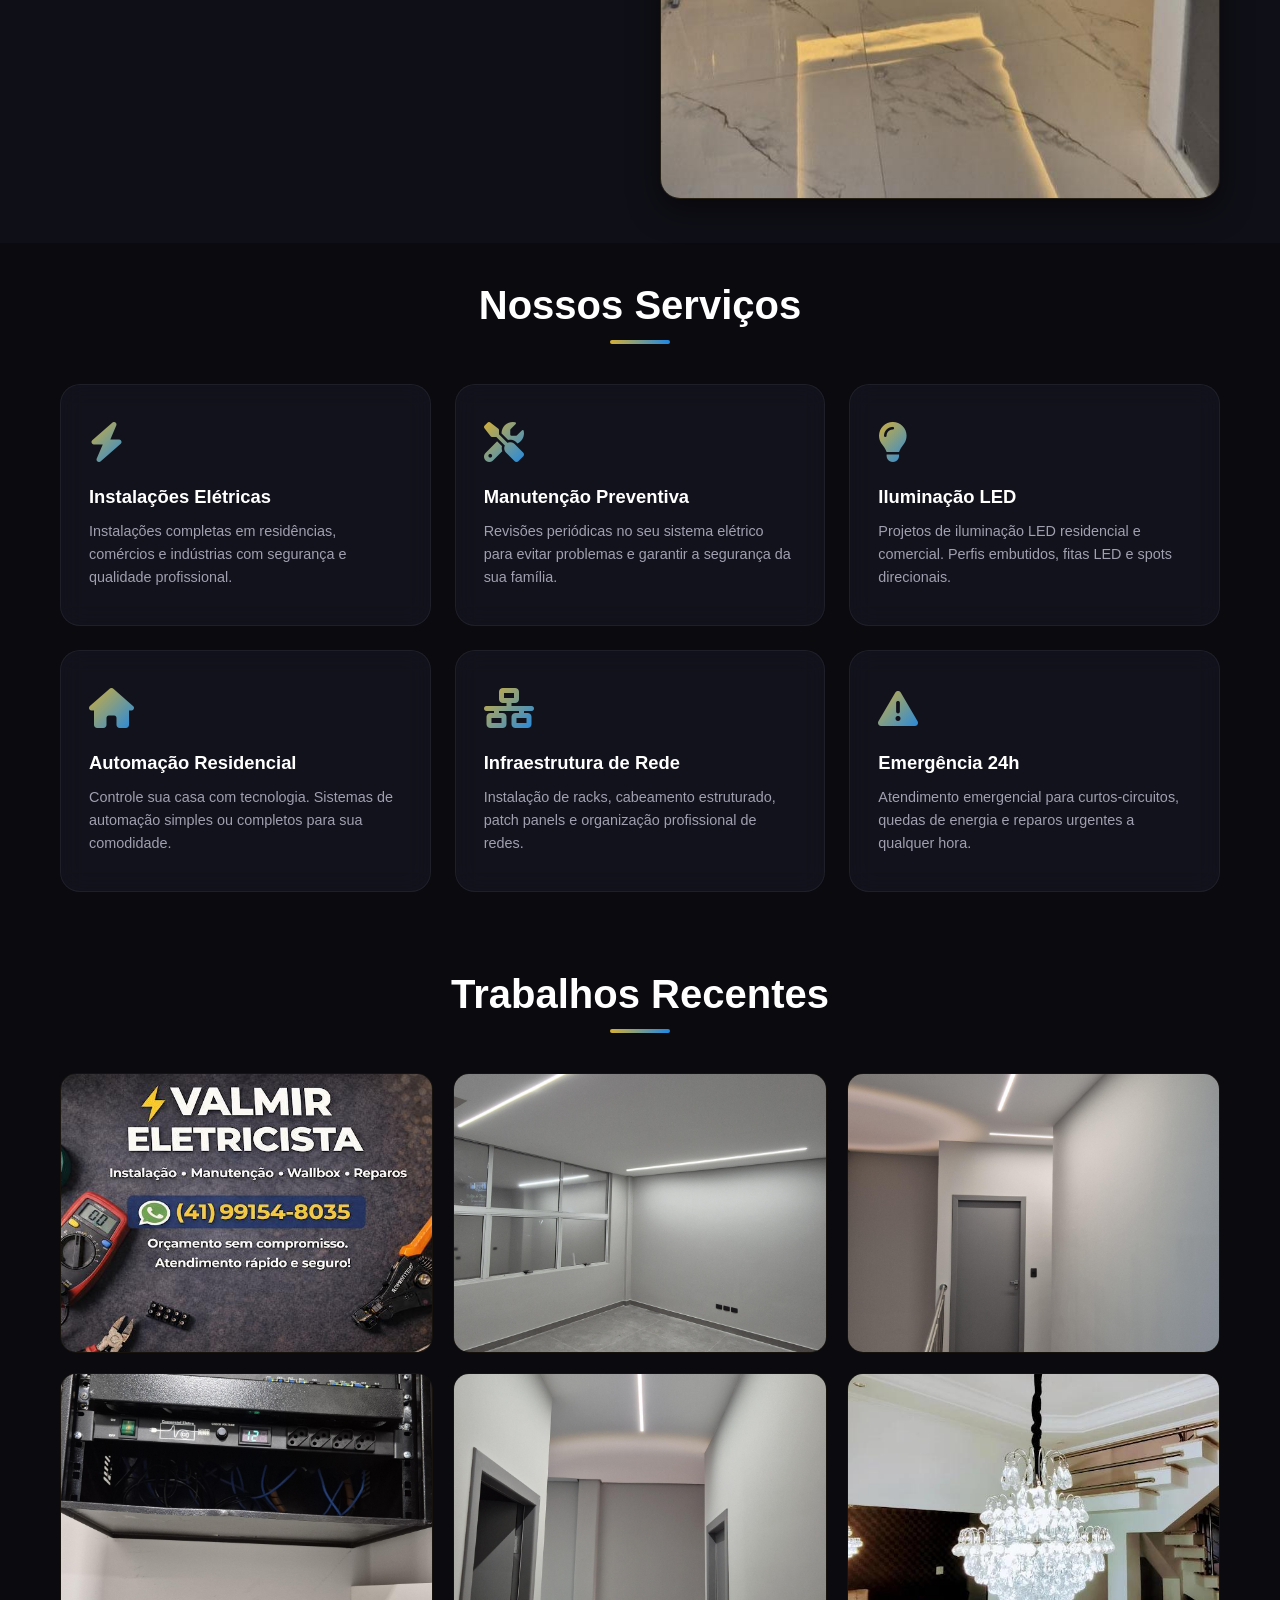
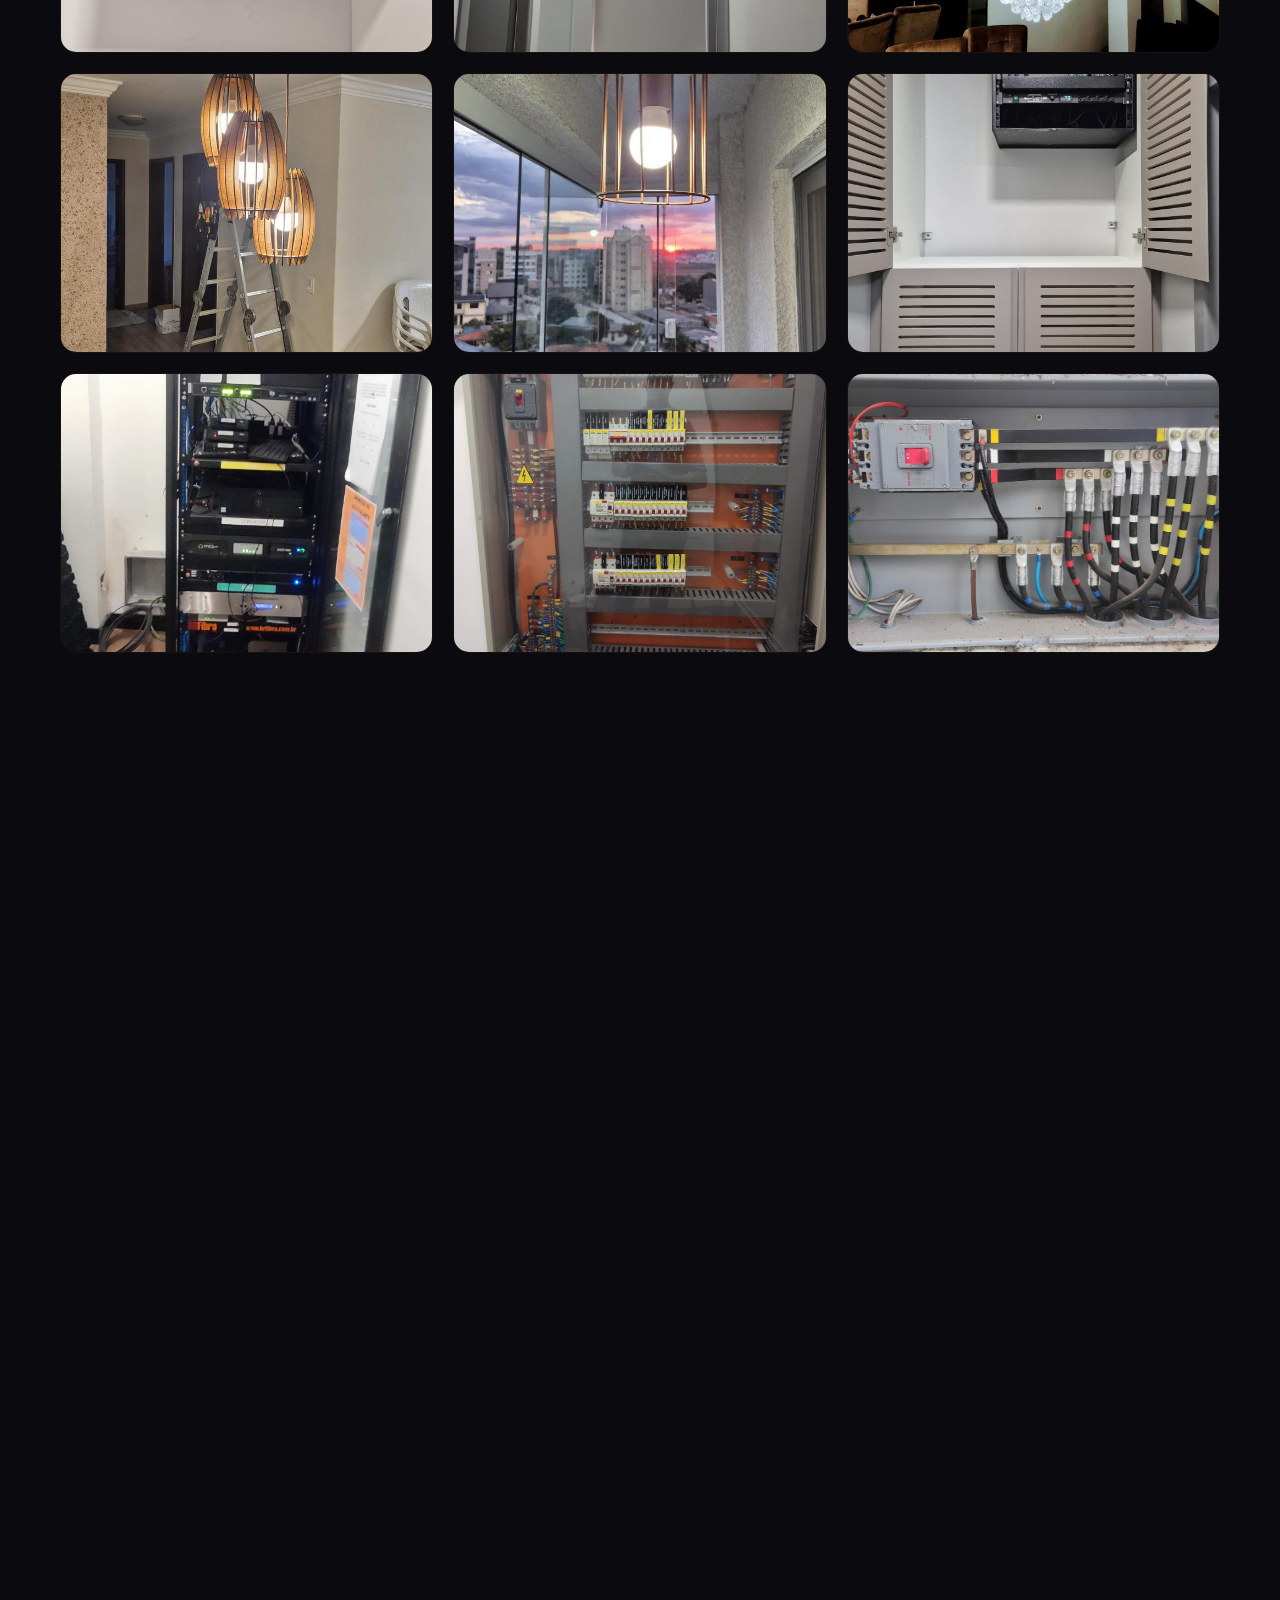
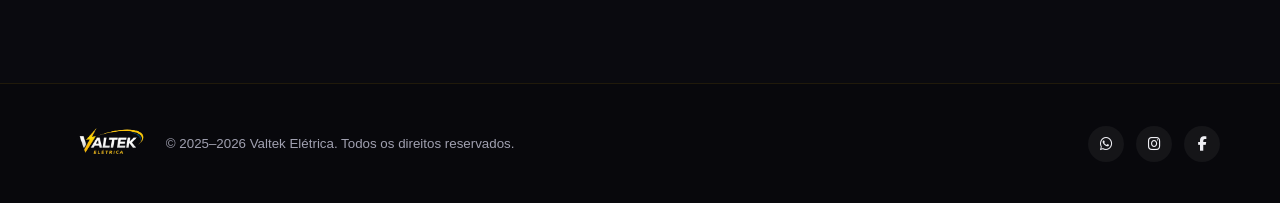
==== commit 5b7ad55a: "Aumento das logos em 70% para maior destaque da marca" ====
--- a/index.html
+++ b/index.html
@@ -281,7 +281,7 @@
         <div class="container">
             <div class="footer-content">
                 <div class="footer-brand">
-                    <img src="img/logo_valtek.png" alt="Valtek Elétrica" style="height: 40px; width: auto; display: block;">
+                    <img src="img/logo_valtek.png" alt="Valtek Elétrica">
                     <small>© 2025–2026 Valtek Elétrica. Todos os direitos reservados.</small>
                 </div>
                 <div class="social-links">
--- a/style.css
+++ b/style.css
@@ -22,7 +22,7 @@
 .navbar.scrolled { background:rgba(10,10,15,0.95); box-shadow:0 4px 30px rgba(0,0,0,0.5); }
 .navbar .container { display:flex; align-items:center; justify-content:space-between; max-width:1200px; margin:0 auto; padding:0 20px; }
 .navbar-brand { display:flex; align-items:center; gap:12px; text-decoration:none; }
-.navbar-brand img { height:42px; width:auto; }
+.navbar-brand img { height:72px; width:auto; }
 .nav-links { display:flex; gap:28px; list-style:none; }
 .nav-links a { color:var(--silver); text-decoration:none; font-size:.9rem; font-weight:500; transition:color .3s; position:relative; }
 .nav-links a:hover { color:var(--gold); }
@@ -117,7 +117,7 @@
 footer { background:rgba(8,8,12,0.95); border-top:1px solid rgba(245,184,0,0.1); padding:32px 20px; }
 .footer-content { display:flex; align-items:center; justify-content:space-between; flex-wrap:wrap; gap:16px; }
 .footer-brand { display:flex; align-items:center; gap:10px; }
-.footer-brand img { height:32px; }
+.footer-brand img { height:55px; }
 footer small { color:var(--text-muted); }
 .social-links { display:flex; gap:12px; }
 .social-links a { width:36px; height:36px; border-radius:50%; background:rgba(255,255,255,0.05); display:flex; align-items:center; justify-content:center; color:var(--silver); text-decoration:none; transition:all .3s; font-size:.9rem; }
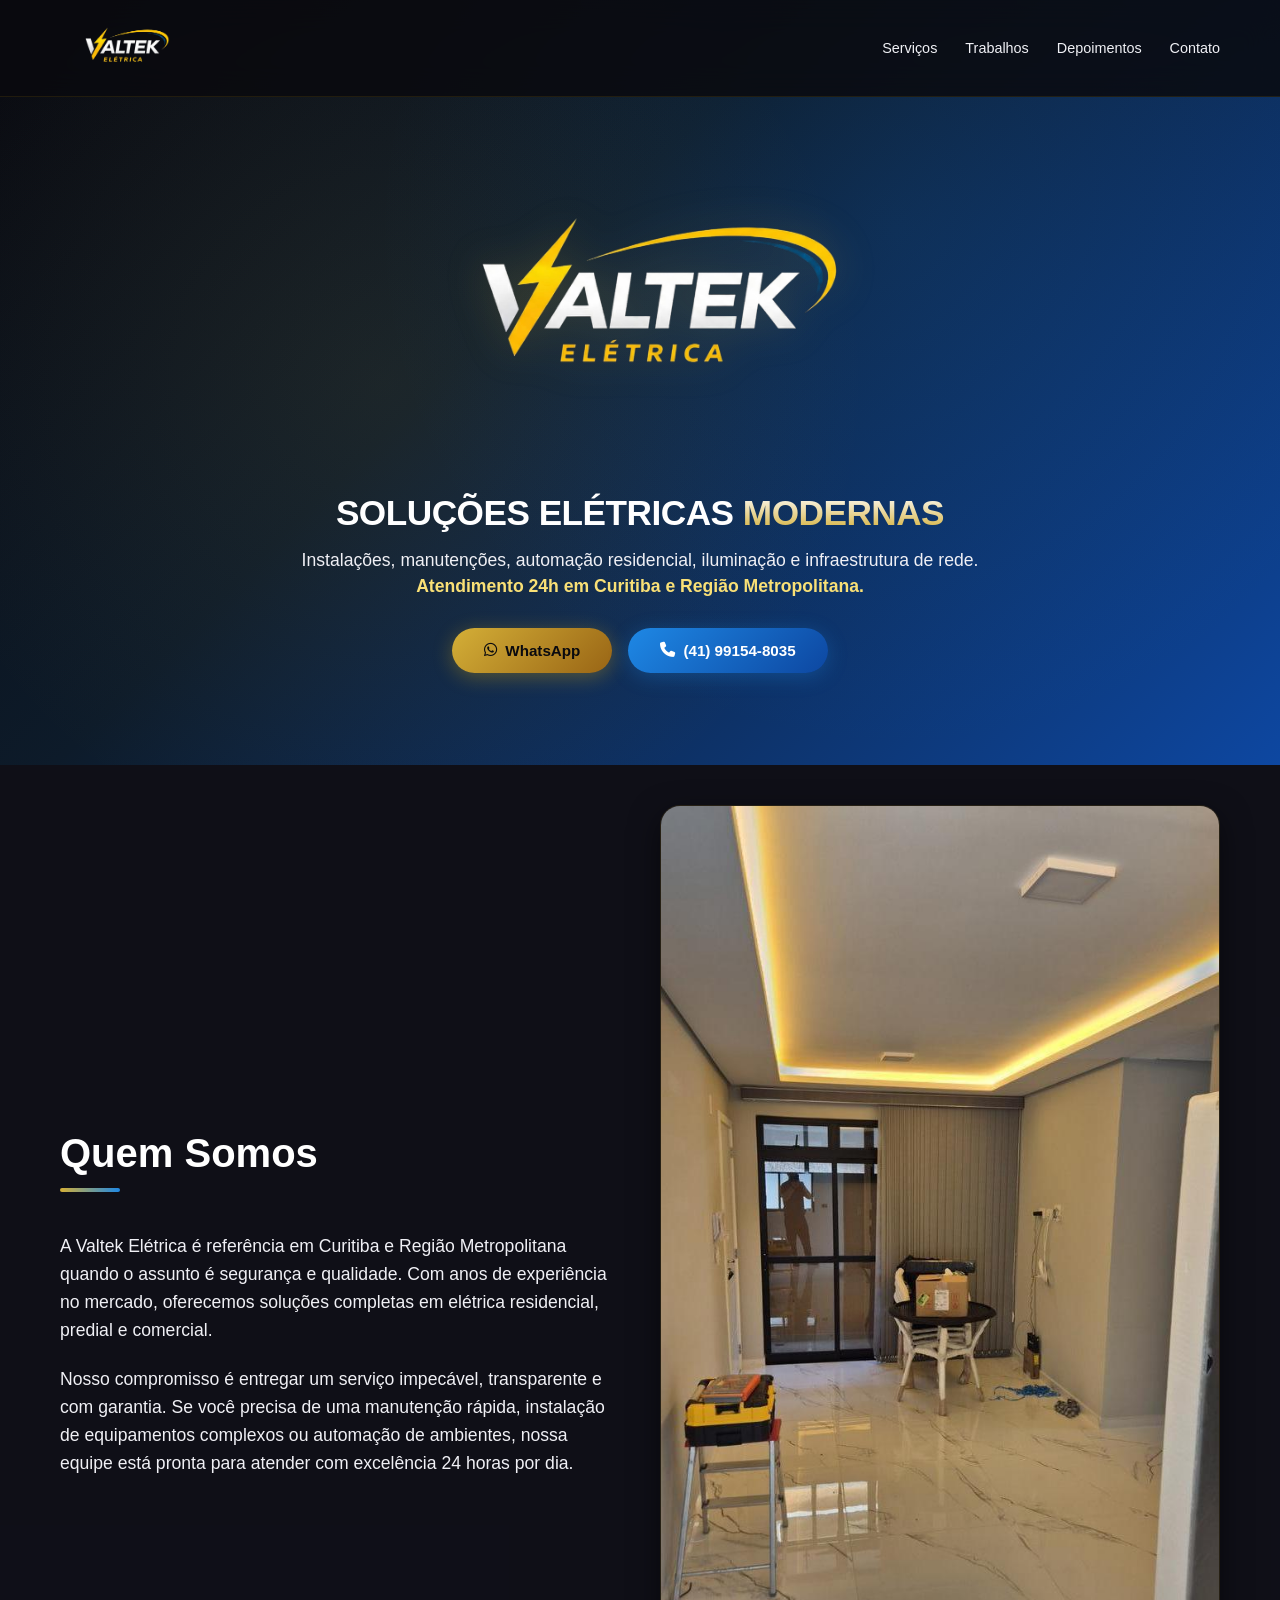
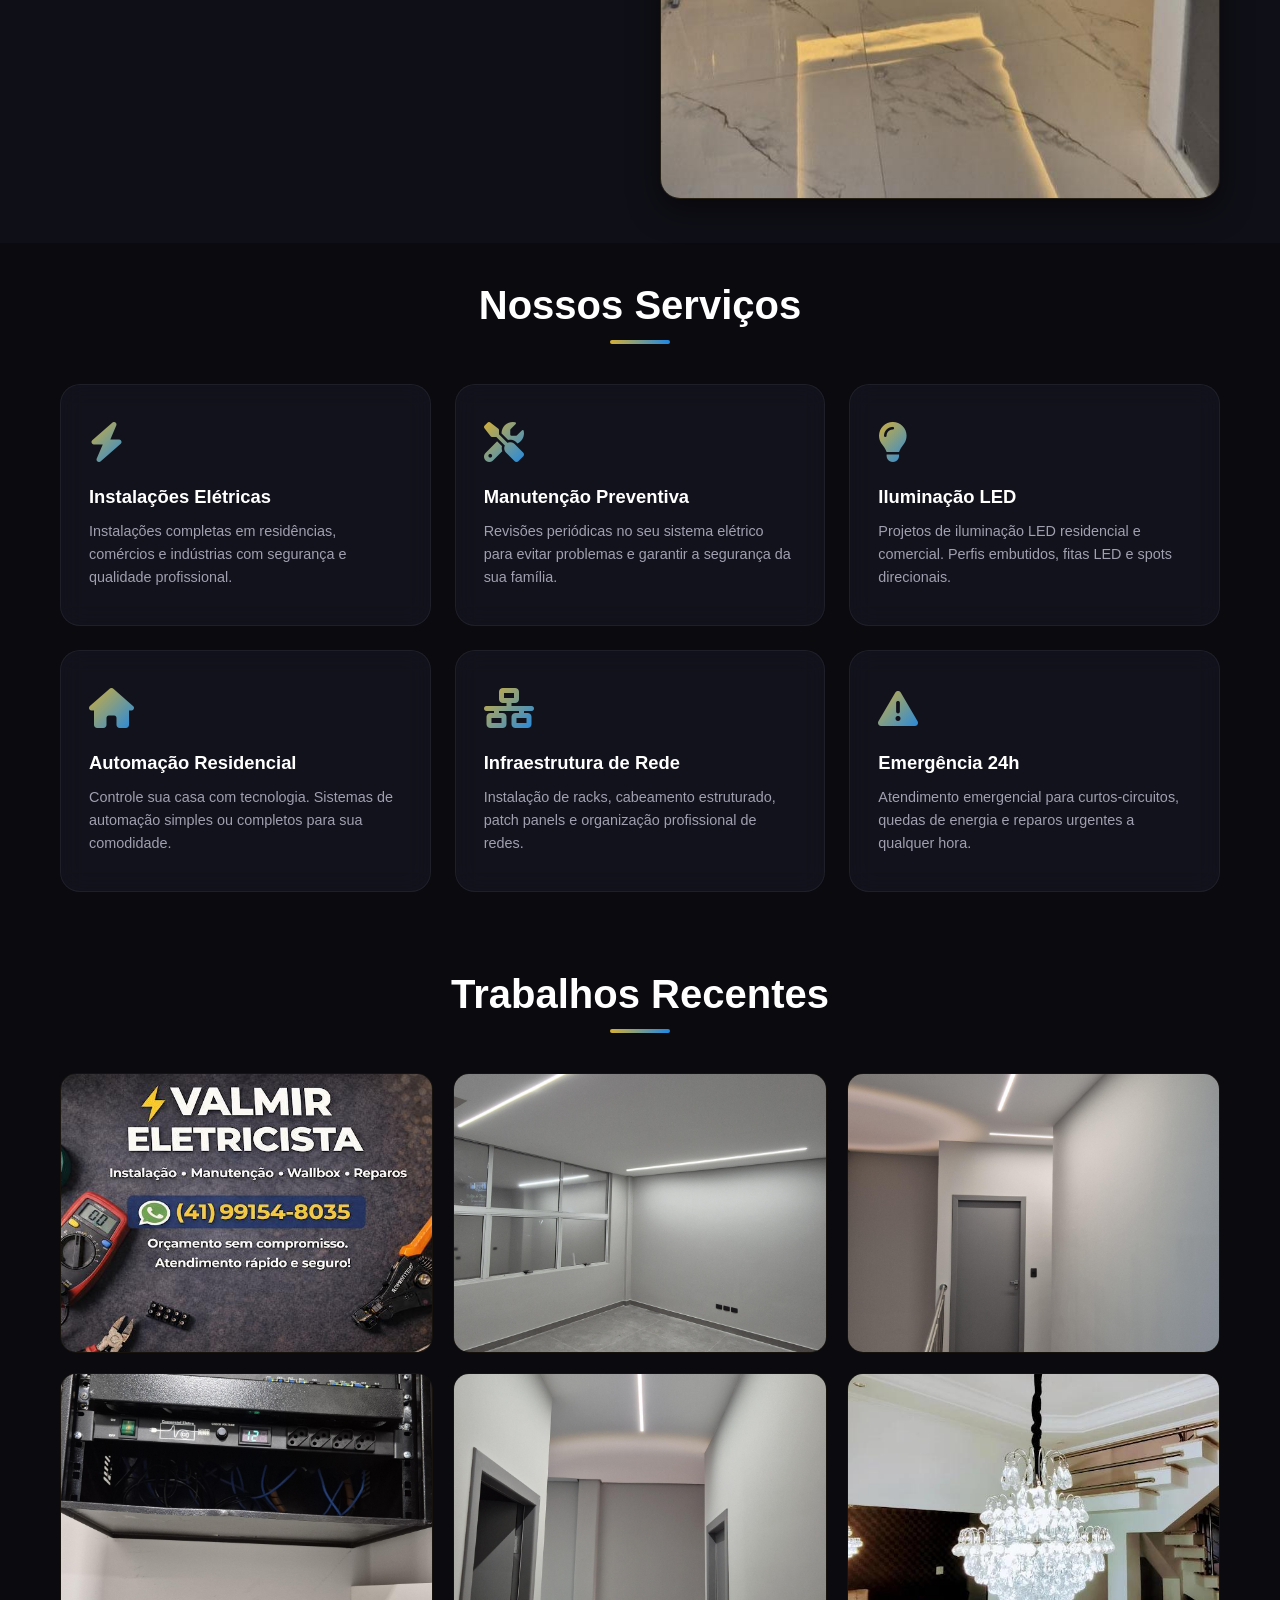
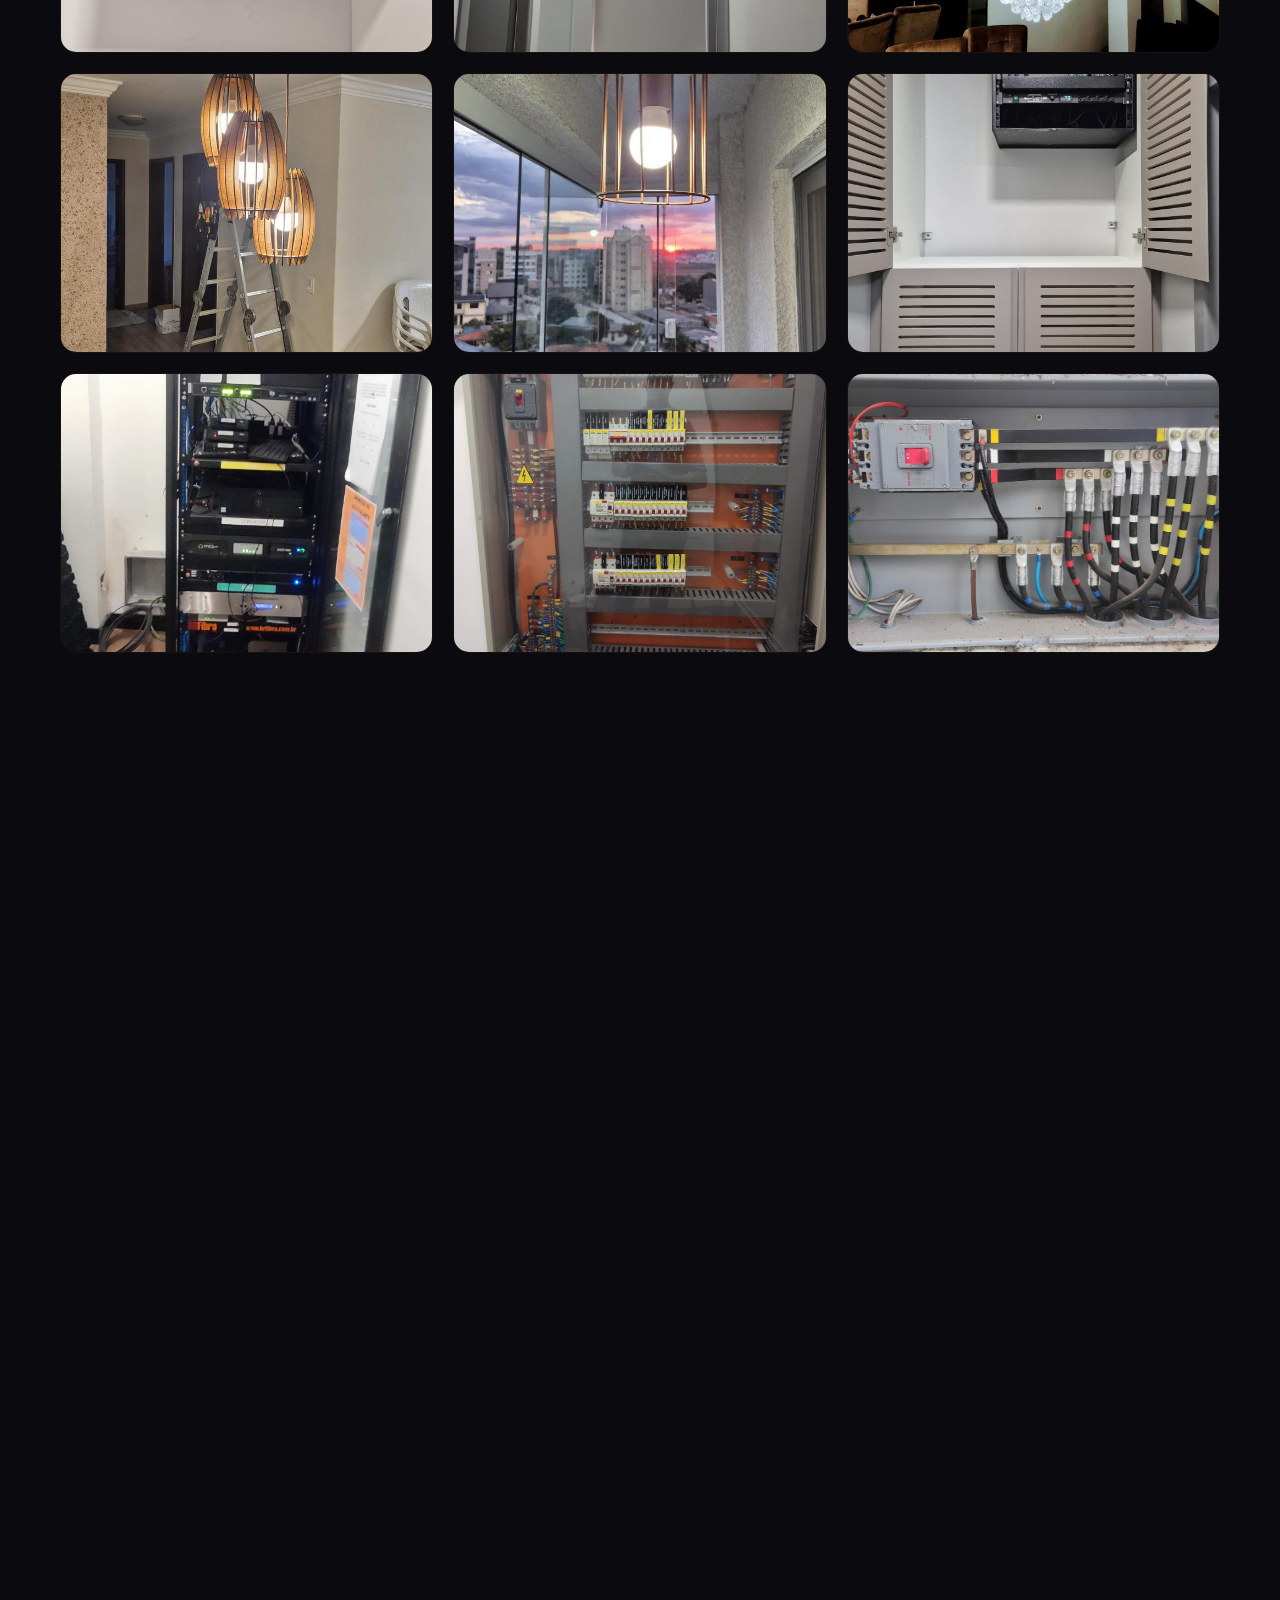
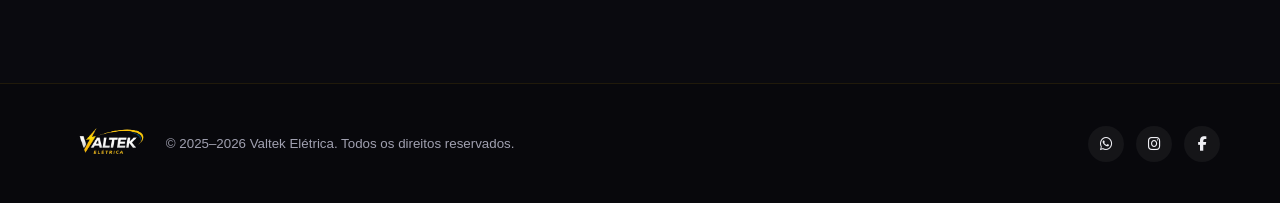
==== commit baab7020: "Atualizaçao do texto principal do hero para SOLUCOES ELETRICAS MODERNAS" ====
--- a/index.html
+++ b/index.html
@@ -57,7 +57,7 @@
             <div class="hero-logo-main">
                 <img src="img/logo_valtek.png" alt="Valtek Elétrica" class="main-logo">
             </div>
-            <h1 class="hero-title-small">Soluções Elétricas com <span>Excelência</span> e Segurança</h1>
+            <h1 class="hero-title-small">SOLUÇÕES ELÉTRICAS <span>MODERNAS</span></h1>
             <p class="hero-desc">Instalações, manutenções, automação residencial, iluminação e infraestrutura de rede. <strong>Atendimento 24h em Curitiba e Região Metropolitana.</strong></p>
             <div class="hero-buttons">
                 <a class="btn btn-gold" href="https://wa.me/554141991548035?text=Olá,%20estou%20vindo%20pelo%20site%20e%20gostaria%20de%20um%20serviço%20elétrico">
--- a/style.css
+++ b/style.css
@@ -46,7 +46,7 @@
 @keyframes sparkle { 0%,100%{opacity:0;transform:scale(0) translateY(0)} 50%{opacity:1;transform:scale(1.5) translateY(-30px)} }
 .hero-content { position:relative; z-index:1; max-width:900px; }
 .hero-logo-main { margin-bottom: 30px; animation: fadeInUp 1s ease-out; }
-.hero-logo-main .main-logo { height: 180px; width: auto; filter: drop-shadow(0 0 20px rgba(212,175,55,0.2)); }
+.hero-logo-main .main-logo { height: 306px; width: auto; max-width: 90vw; filter: drop-shadow(0 0 20px rgba(212,175,55,0.2)); }
 .hero h1.hero-title-small { font-size:clamp(1.5rem,3.5vw,2.2rem); font-weight:800; color:var(--white); margin-bottom:12px; line-height:1.2; letter-spacing: -0.5px; }
 .hero h1.hero-title-small span { background: linear-gradient(to bottom, #FFFFFF 0%, #D4AF37 100%); -webkit-background-clip:text; -webkit-text-fill-color:transparent; background-clip:text; }
 .hero p.hero-desc { font-size:1.1rem; color:var(--silver); margin-bottom:28px; max-width:700px; margin-left:auto; margin-right:auto; line-height: 1.5; }
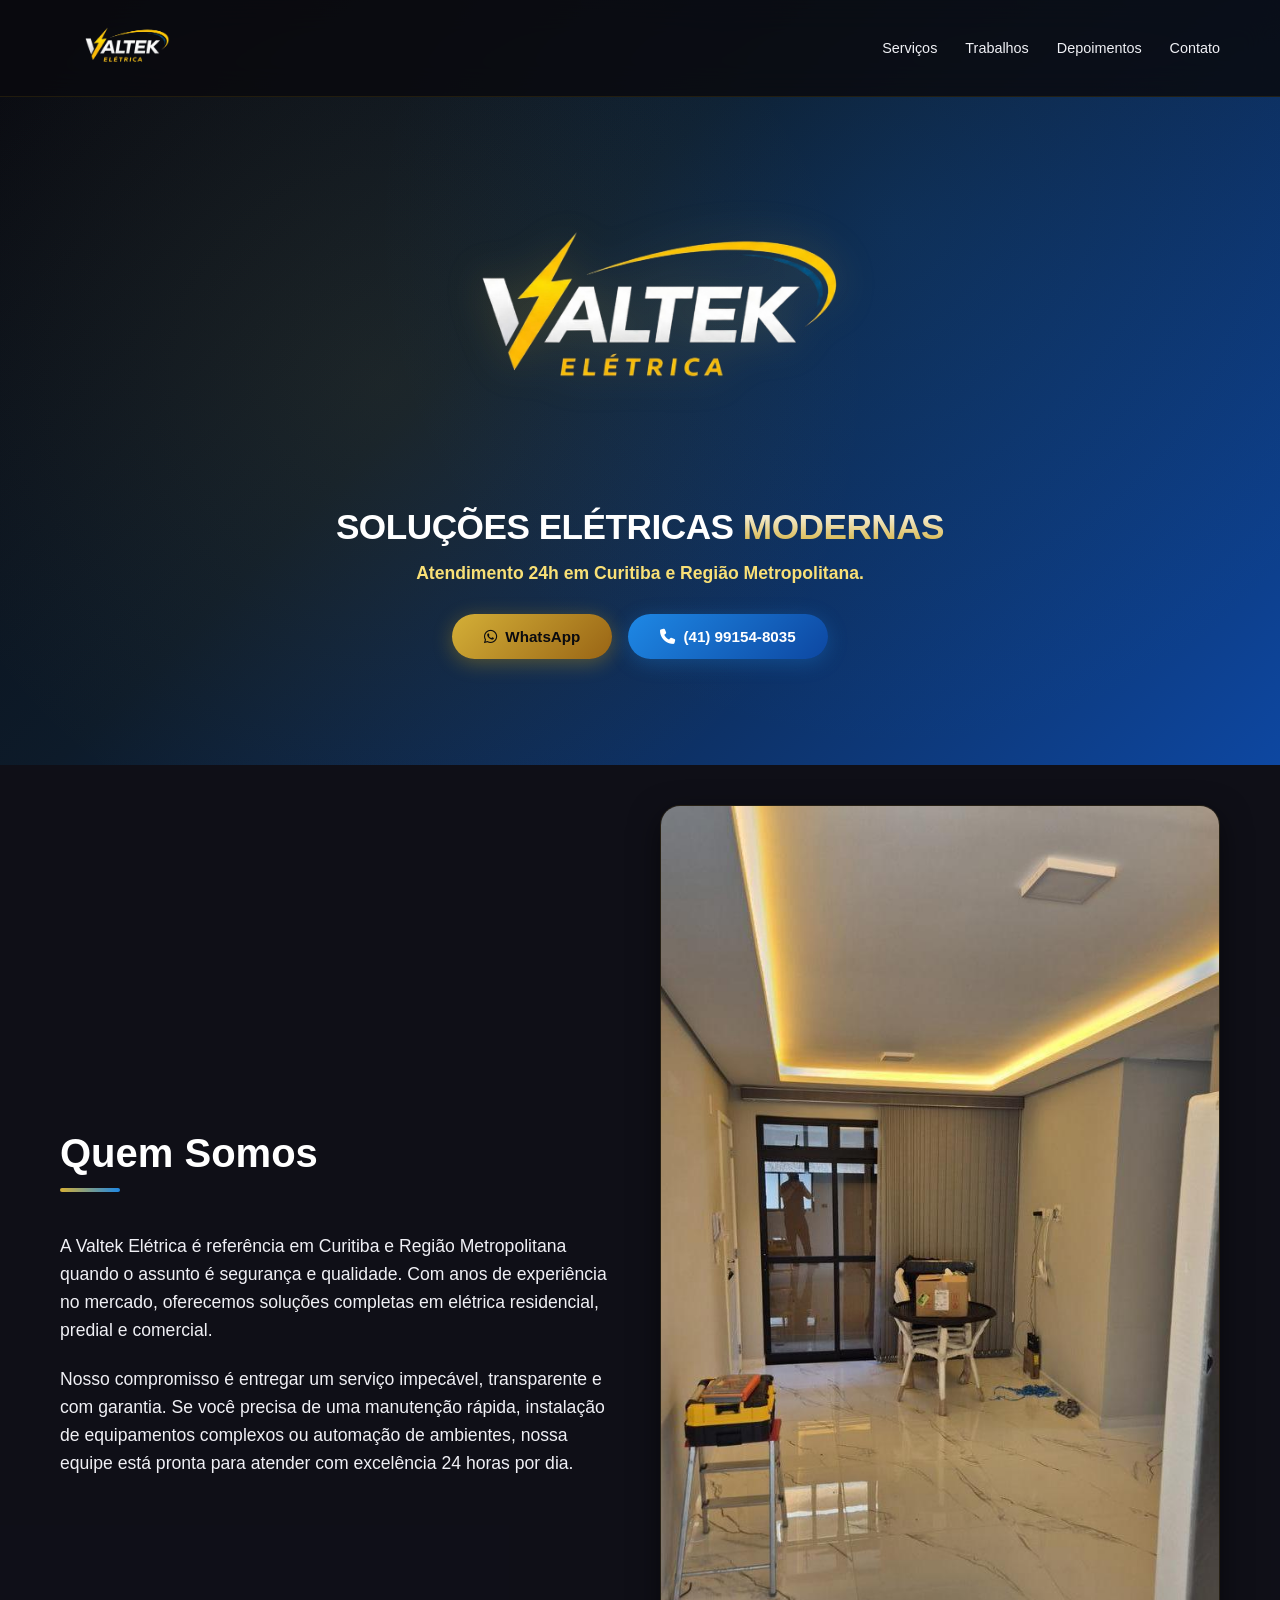
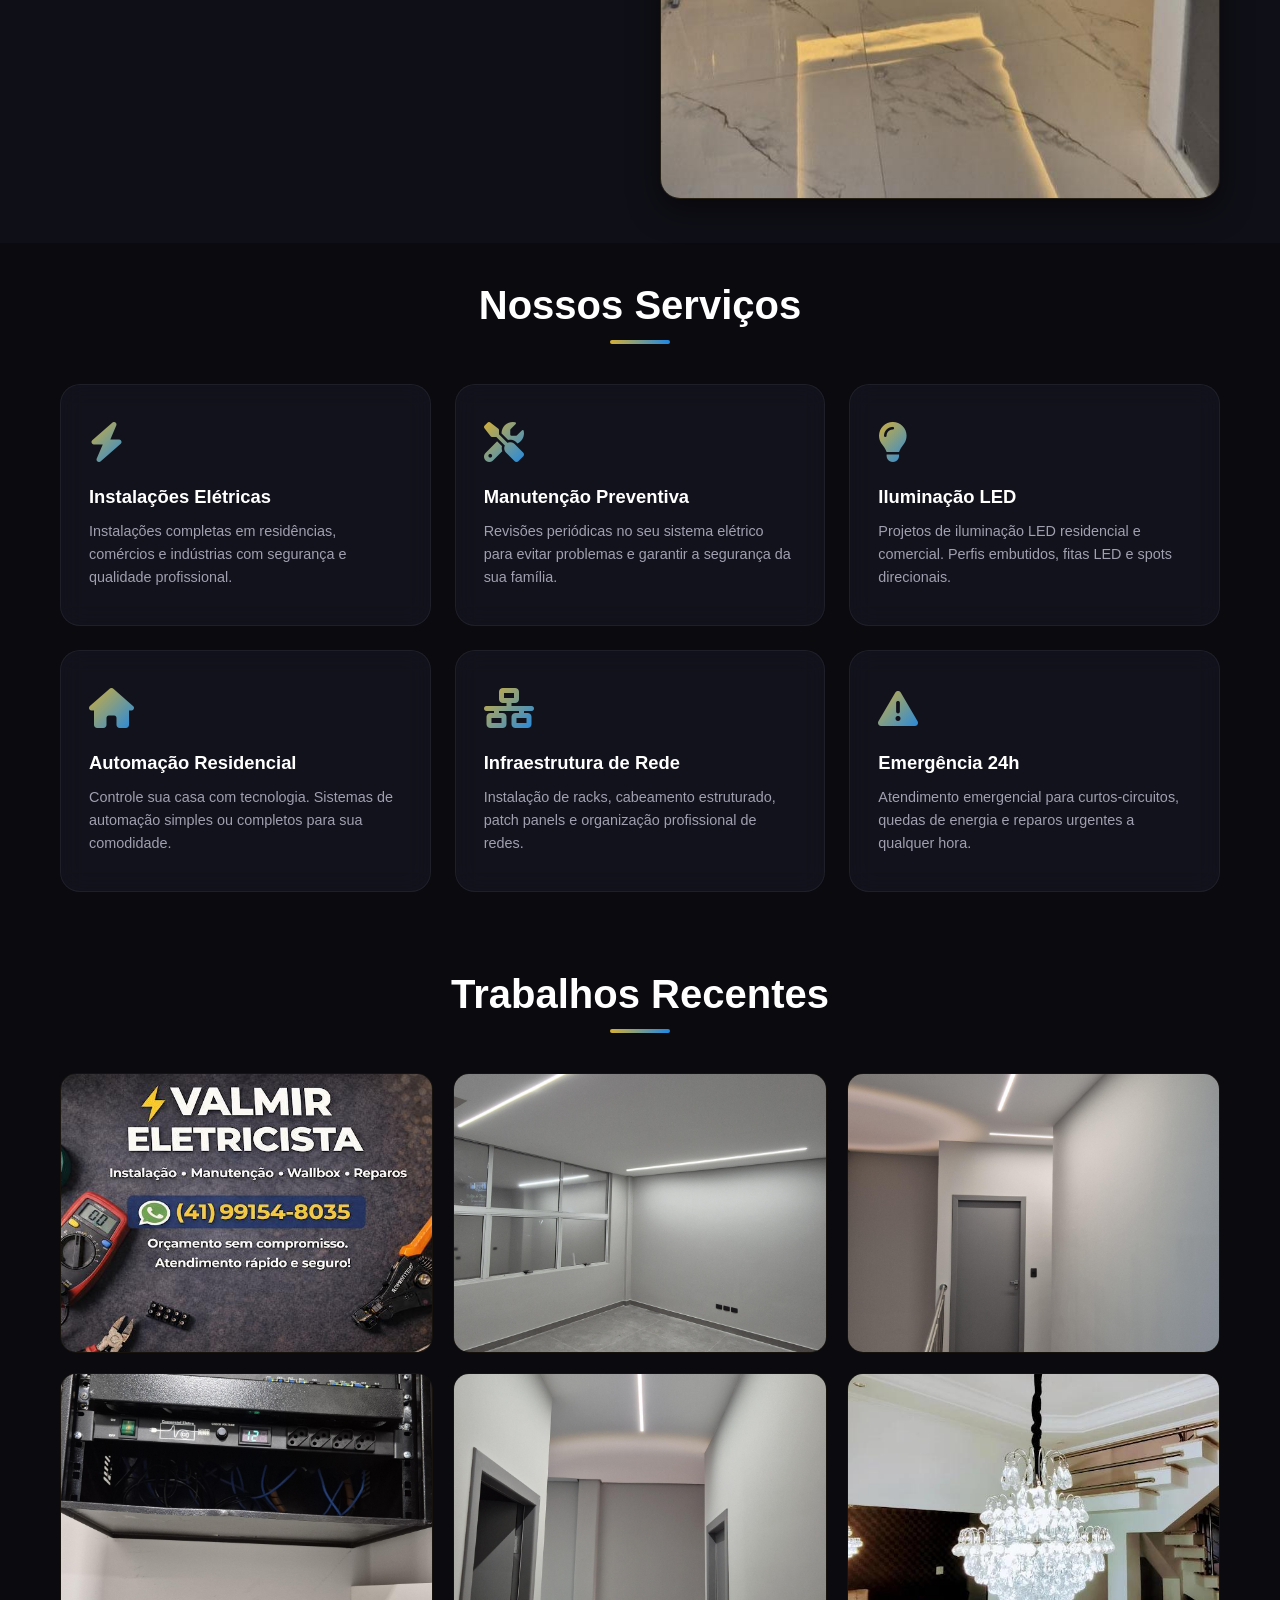
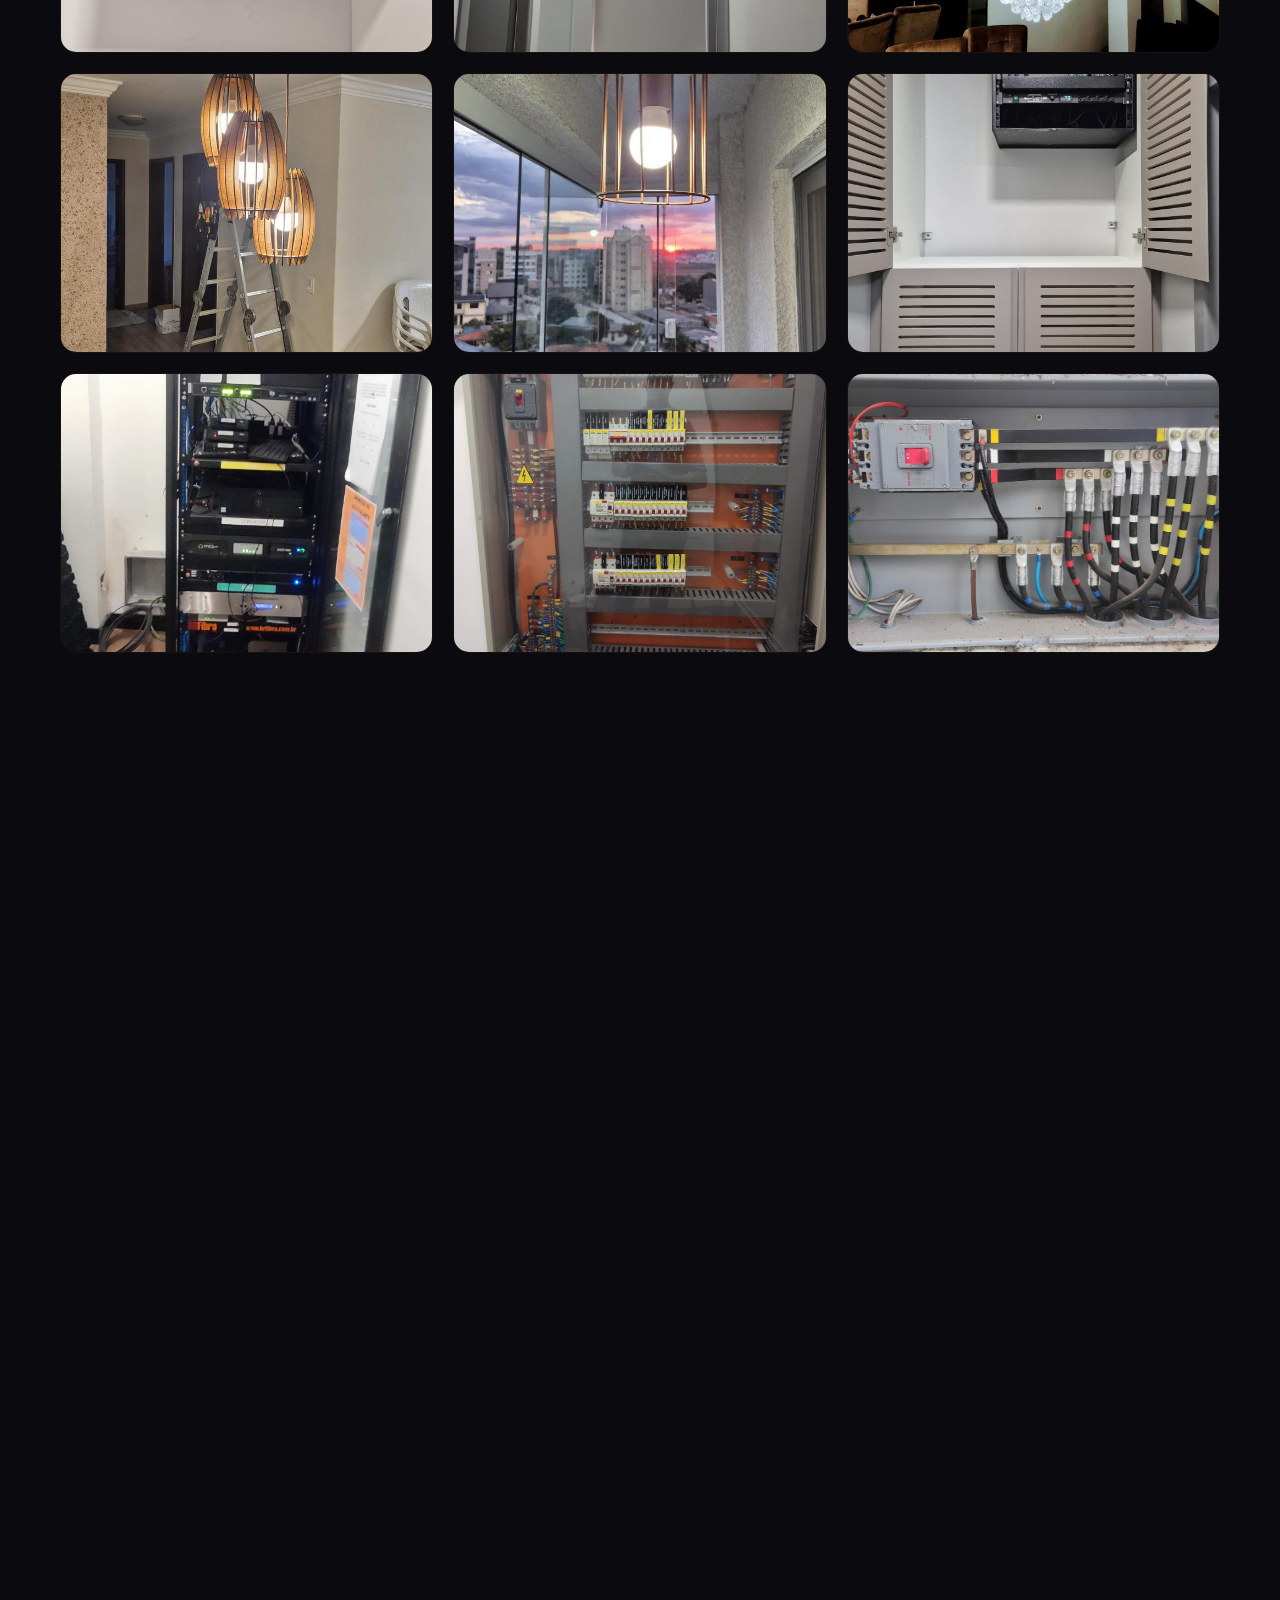
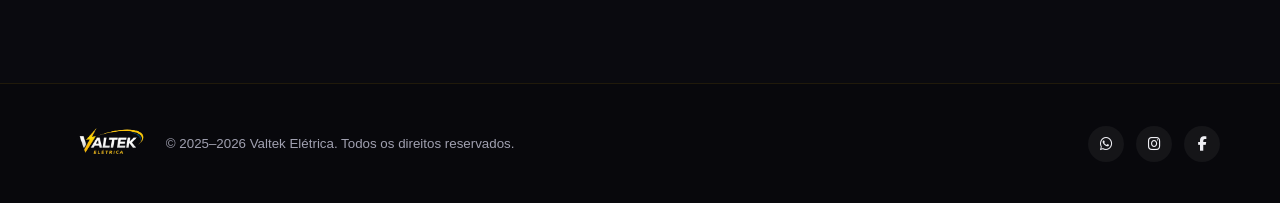
==== commit 426d26a5: "Remove lista de servicos do subtitulo do hero para texto mais direto" ====
--- a/index.html
+++ b/index.html
@@ -58,7 +58,7 @@
                 <img src="img/logo_valtek.png" alt="Valtek Elétrica" class="main-logo">
             </div>
             <h1 class="hero-title-small">SOLUÇÕES ELÉTRICAS <span>MODERNAS</span></h1>
-            <p class="hero-desc">Instalações, manutenções, automação residencial, iluminação e infraestrutura de rede. <strong>Atendimento 24h em Curitiba e Região Metropolitana.</strong></p>
+            <p class="hero-desc"><strong>Atendimento 24h em Curitiba e Região Metropolitana.</strong></p>
             <div class="hero-buttons">
                 <a class="btn btn-gold" href="https://wa.me/554141991548035?text=Olá,%20estou%20vindo%20pelo%20site%20e%20gostaria%20de%20um%20serviço%20elétrico">
                     <i class="fab fa-whatsapp"></i> WhatsApp
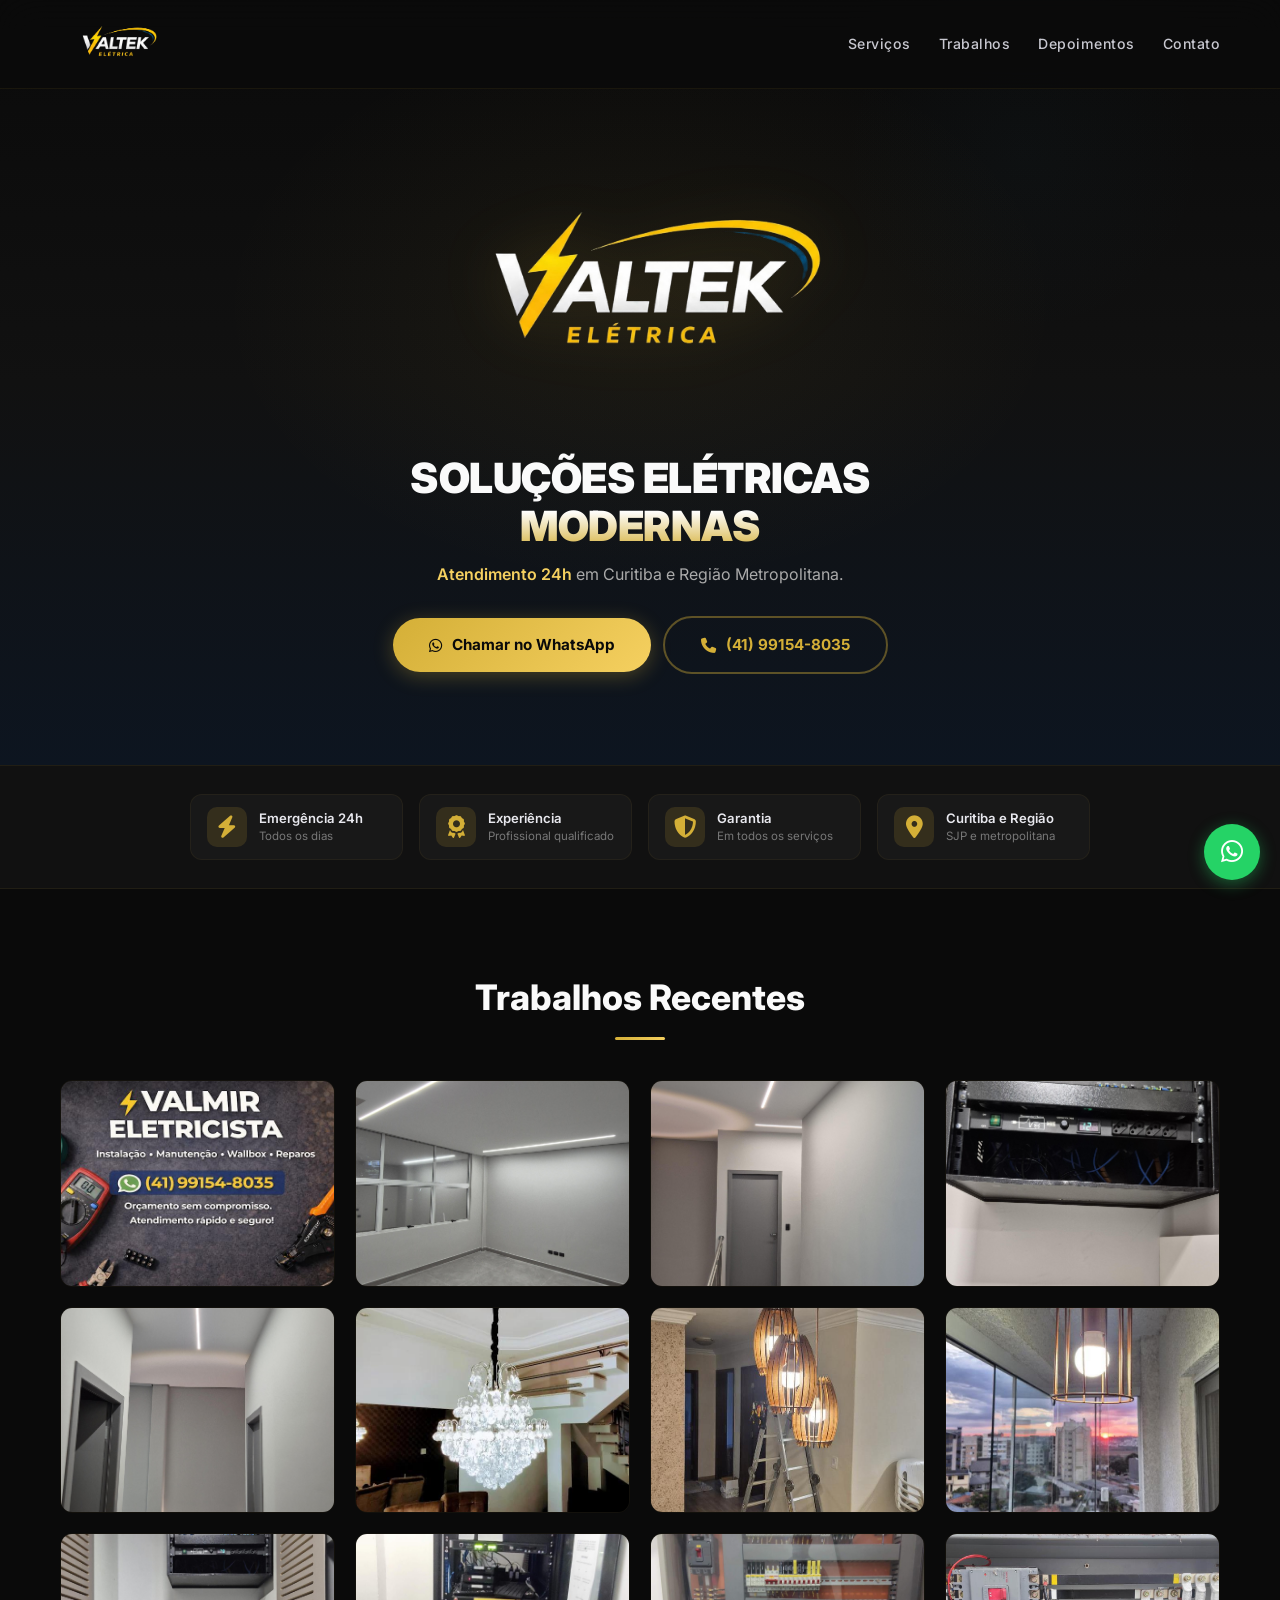
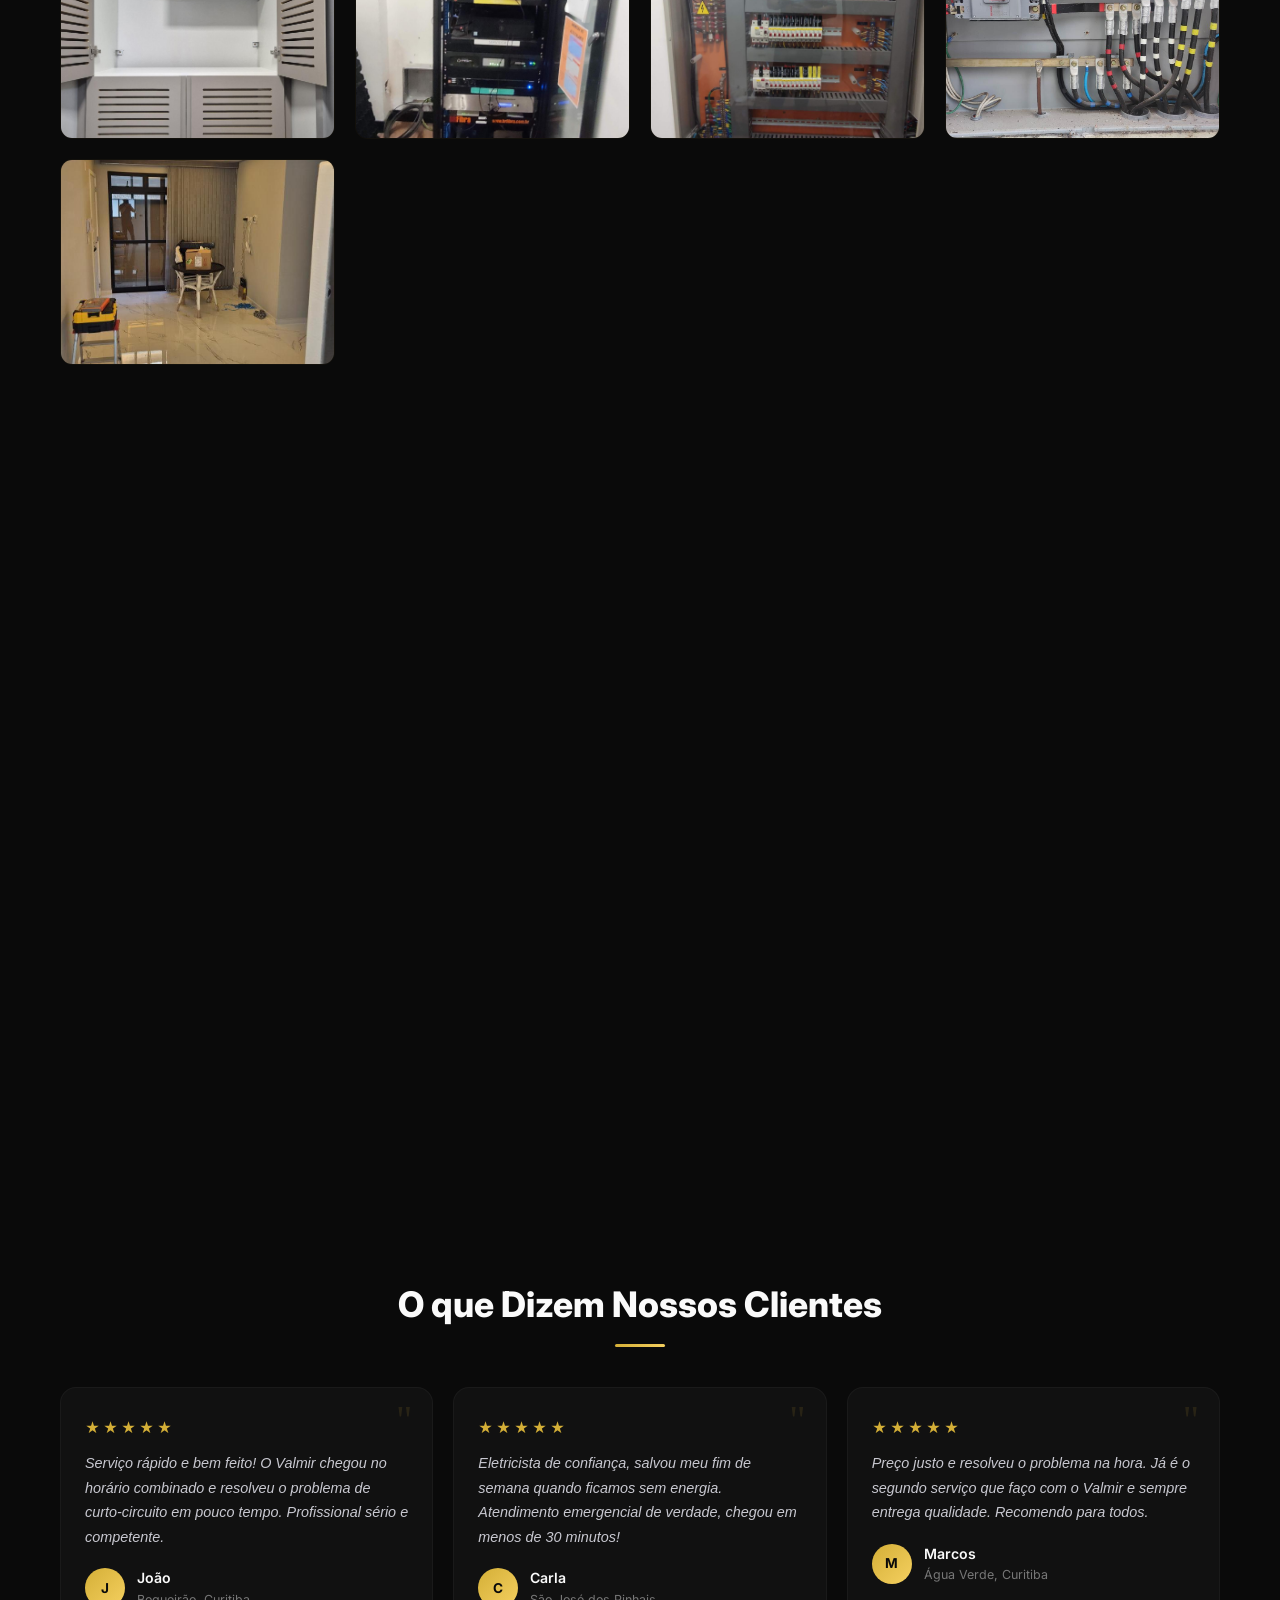
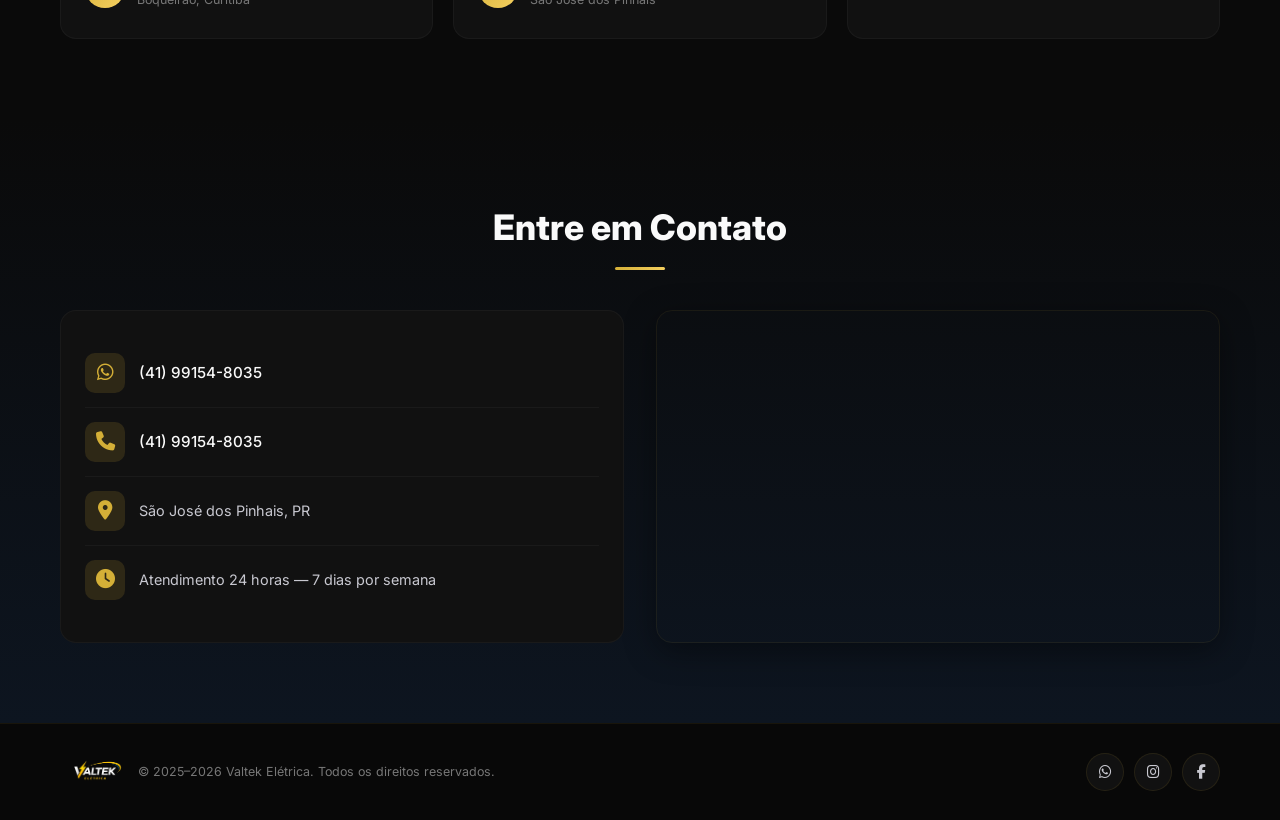
==== commit 32bc346c: "redesign: site premium preto e dourado, mobile-first, botao WhatsApp flutuante" ====
--- a/index.html
+++ b/index.html
@@ -4,279 +4,307 @@
     <meta charset="utf-8">
     <meta name="viewport" content="width=device-width, initial-scale=1">
     <title>Valtek Elétrica | Eletricista 24h em Curitiba e Região</title>
-    <meta name="description" content="Valtek Elétrica - Serviços elétricos profissionais 24h em Curitiba e São José dos Pinhais. Instalações, manutenções, automação residencial e iluminação LED.">
+    <meta name="description" content="Valtek Elétrica — Eletricista profissional 24h em Curitiba e São José dos Pinhais. Instalações, manutenções, automação residencial e iluminação LED. Ligue agora!">
     <meta property="og:title" content="Valtek Elétrica | Eletricista 24h">
     <meta property="og:description" content="Serviços elétricos profissionais 24h em Curitiba e região metropolitana.">
-    <meta property="og:image" content="logo_valtek.jpg">
+    <meta property="og:image" content="img/logo_valtek.jpg">
     <meta property="og:type" content="website">
     <meta name="twitter:card" content="summary_large_image">
+    <meta name="theme-color" content="#0A0A0A">
     <link rel="preconnect" href="https://fonts.googleapis.com">
     <link rel="preconnect" href="https://fonts.gstatic.com" crossorigin>
     <link rel="stylesheet" href="https://cdnjs.cloudflare.com/ajax/libs/font-awesome/6.4.0/css/all.min.css">
     <link rel="stylesheet" href="style.css">
+    <link rel="manifest" href="manifest.json">
     <script type="application/ld+json">
     {
         "@context": "https://schema.org",
         "@type": "Electrician",
         "name": "Valtek Elétrica",
-        "description": "Serviços elétricos profissionais 24h em Curitiba e região",
-        "telephone": "+554199154-8035",
+        "description": "Serviços elétricos profissionais 24h em Curitiba e região metropolitana",
+        "telephone": "+5541991548035",
         "areaServed": ["Curitiba", "São José dos Pinhais", "Região Metropolitana de Curitiba"],
-        "address": { "@type": "PostalAddress", "addressLocality": "São José dos Pinhais", "addressRegion": "PR", "addressCountry": "BR" },
+        "address": {
+            "@type": "PostalAddress",
+            "addressLocality": "São José dos Pinhais",
+            "addressRegion": "PR",
+            "addressCountry": "BR"
+        },
         "openingHours": "Mo-Su 00:00-23:59",
-        "priceRange": "$$"
+        "priceRange": "$$",
+        "aggregateRating": {
+            "@type": "AggregateRating",
+            "ratingValue": "5",
+            "reviewCount": "3"
+        }
     }
     </script>
 </head>
 <body>
-    <!-- NAVBAR -->
-    <nav class="navbar" id="navbar">
-        <div class="container">
-            <a class="navbar-brand" href="#">
-                <img src="img/logo_valtek.png" alt="Valtek Elétrica Logo" loading="eager">
-            </a>
-            <ul class="nav-links" id="navLinks">
-                <li><a href="#servicos">Serviços</a></li>
-                <li><a href="#trabalhos">Trabalhos</a></li>
-                <li><a href="#depoimentos">Depoimentos</a></li>
-                <li><a href="#contato">Contato</a></li>
-            </ul>
-            <button class="menu-toggle" id="menuToggle" aria-label="Abrir menu">
-                <i class="fas fa-bars"></i>
-            </button>
-        </div>
-    </nav>
-
-    <!-- HERO -->
-    <section class="hero" id="hero">
-        <div class="hero-particles">
-            <div class="particle"></div><div class="particle"></div><div class="particle"></div><div class="particle"></div>
-            <div class="particle"></div><div class="particle"></div><div class="particle"></div><div class="particle"></div>
-        </div>
-        <div class="hero-content">
-            <div class="hero-logo-main">
-                <img src="img/logo_valtek.png" alt="Valtek Elétrica" class="main-logo">
-            </div>
-            <h1 class="hero-title-small">SOLUÇÕES ELÉTRICAS <span>MODERNAS</span></h1>
-            <p class="hero-desc"><strong>Atendimento 24h em Curitiba e Região Metropolitana.</strong></p>
-            <div class="hero-buttons">
-                <a class="btn btn-gold" href="https://wa.me/554141991548035?text=Olá,%20estou%20vindo%20pelo%20site%20e%20gostaria%20de%20um%20serviço%20elétrico">
-                    <i class="fab fa-whatsapp"></i> WhatsApp
+
+    <!-- ==================== NAVBAR ==================== -->
+    <header>
+        <nav class="navbar" id="navbar">
+            <div class="container">
+                <a class="navbar-brand" href="#" aria-label="Valtek Elétrica - Início">
+                    <img src="img/logo_valtek.png" alt="Valtek Elétrica Logo" loading="eager">
                 </a>
-                <a class="btn btn-blue" href="tel:+554141991548035">
-                    <i class="fas fa-phone"></i> (41) 99154-8035
-                </a>
-            </div>
-        </div>
-    </section>
-
-    <!-- SOBRE -->
-    <section id="sobre" class="fade-in" style="background: rgba(20,20,32,0.5);">
-        <div class="container" style="display: flex; flex-wrap: wrap; gap: 40px; align-items: center;">
-            <div style="flex: 1; min-width: 300px;">
-                <div class="section-title" style="text-align: left;">
-                    <h2>Quem Somos</h2>
-                    <div class="accent-line" style="margin: 0;"></div>
-                </div>
-                <p style="font-size: 1.1rem; line-height: 1.6; color: var(--silver); margin-bottom: 20px;">
-                    A Valtek Elétrica é referência em Curitiba e Região Metropolitana quando o assunto é segurança e qualidade. Com anos de experiência no mercado, oferecemos soluções completas em elétrica residencial, predial e comercial.
-                </p>
-                <p style="font-size: 1.1rem; line-height: 1.6; color: var(--silver);">
-                    Nosso compromisso é entregar um serviço impecável, transparente e com garantia. Se você precisa de uma manutenção rápida, instalação de equipamentos complexos ou automação de ambientes, nossa equipe está pronta para atender com excelência 24 horas por dia.
-                </p>
-            </div>
-            <div style="flex: 1; min-width: 300px;">
-                <img src="img/foto_quem_somos.jpg" alt="Equipe Valtek Elétrica trabalhando" style="width: 100%; border-radius: 20px; box-shadow: 0 10px 30px rgba(0,0,0,0.5); border: 1px solid rgba(245,184,0,0.1);">
-            </div>
-        </div>
-    </section>
-
-    <!-- SERVIÇOS -->
-    <section id="servicos" class="fade-in">
-        <div class="container">
-            <div class="section-title">
-                <h2>Nossos Serviços</h2>
-                <div class="accent-line"></div>
-            </div>
-            <div class="services-grid">
-                <div class="service-card fade-in">
-                    <div class="service-icon"><i class="fas fa-bolt"></i></div>
-                    <h3>Instalações Elétricas</h3>
-                    <p>Instalações completas em residências, comércios e indústrias com segurança e qualidade profissional.</p>
-                </div>
-                <div class="service-card fade-in">
-                    <div class="service-icon"><i class="fas fa-tools"></i></div>
-                    <h3>Manutenção Preventiva</h3>
-                    <p>Revisões periódicas no seu sistema elétrico para evitar problemas e garantir a segurança da sua família.</p>
-                </div>
-                <div class="service-card fade-in">
-                    <div class="service-icon"><i class="fas fa-lightbulb"></i></div>
-                    <h3>Iluminação LED</h3>
-                    <p>Projetos de iluminação LED residencial e comercial. Perfis embutidos, fitas LED e spots direcionais.</p>
-                </div>
-                <div class="service-card fade-in">
-                    <div class="service-icon"><i class="fas fa-home"></i></div>
-                    <h3>Automação Residencial</h3>
-                    <p>Controle sua casa com tecnologia. Sistemas de automação simples ou completos para sua comodidade.</p>
-                </div>
-                <div class="service-card fade-in">
-                    <div class="service-icon"><i class="fas fa-network-wired"></i></div>
-                    <h3>Infraestrutura de Rede</h3>
-                    <p>Instalação de racks, cabeamento estruturado, patch panels e organização profissional de redes.</p>
-                </div>
-                <div class="service-card fade-in">
-                    <div class="service-icon"><i class="fas fa-exclamation-triangle"></i></div>
-                    <h3>Emergência 24h</h3>
-                    <p>Atendimento emergencial para curtos-circuitos, quedas de energia e reparos urgentes a qualquer hora.</p>
-                </div>
-            </div>
-        </div>
-    </section>
-
-    <!-- TRABALHOS -->
-    <section id="trabalhos" class="fade-in">
-        <div class="container">
-            <div class="section-title">
-                <h2>Trabalhos Recentes</h2>
-                <div class="accent-line"></div>
-            </div>
-            <div class="gallery-grid">
-                <div class="gallery-item">
-                    <img src="img/primeira_imagem_original.jpg" alt="Instalação de Quadro de Distribuição - Eletricista Curitiba" loading="lazy">
-                    <div class="gallery-overlay"><p>Quadro Elétrico</p></div>
-                </div>
-                <div class="gallery-item">
-                    <img src="img/trabalho-iluminacao-led.jpg" alt="Projeto de Iluminação LED Residencial Curitiba" loading="lazy">
-                    <div class="gallery-overlay"><p>Iluminação LED</p></div>
-                </div>
-                <div class="gallery-item">
-                    <img src="img/trabalho-iluminacao-corredor.jpg" alt="Manutenção Elétrica em Corredores Curitiba" loading="lazy">
-                    <div class="gallery-overlay"><p>Manutenção</p></div>
-                </div>
-                <div class="gallery-item">
-                    <img src="img/trabalho-rack-rede.jpg" alt="Organização de Infraestrutura de Rede Curitiba" loading="lazy">
-                    <div class="gallery-overlay"><p>Infraestrutura</p></div>
-                </div>
-                <div class="gallery-item">
-                    <img src="img/trabalho-iluminacao-escada.jpg" alt="Automação Residencial Curitiba" loading="lazy">
-                    <div class="gallery-overlay"><p>Automação</p></div>
-                </div>
-                <div class="gallery-item">
-                    <img src="img/ultima_imagem_original.jpg" alt="Instalação Elétrica para Cozinhas Curitiba" loading="lazy">
-                    <div class="gallery-overlay"><p>Instalação</p></div>
-                </div>
-                <div class="gallery-item">
-                    <img src="img/trabalho-ponto-tomada.jpg" alt="Instalação de pontos de energia e tomadas" loading="lazy">
-                    <div class="gallery-overlay"><p>Pontos de Energia</p></div>
-                </div>
-                <div class="gallery-item">
-                    <img src="img/trabalho-manutencao-predial.jpg" alt="Manutenção elétrica predial e comercial" loading="lazy">
-                    <div class="gallery-overlay"><p>Manutenção Predial</p></div>
-                </div>
-                <div class="gallery-item">
-                    <img src="img/trabalho-eletrica-geral.jpg" alt="Serviços de elétrica geral residencial e comercial" loading="lazy">
-                    <div class="gallery-overlay"><p>Elétrica Geral</p></div>
-                </div>
-                <div class="gallery-item">
-                    <img src="img/trabalho-reforma-eletrica.jpg" alt="Reforma elétrica completa e modernização de sistemas" loading="lazy">
-                    <div class="gallery-overlay"><p>Reformas</p></div>
-                </div>
-                <div class="gallery-item">
-                    <img src="img/trabalho-quadro-novo.jpg" alt="Montagem de novo quadro elétrico profissional" loading="lazy">
-                    <div class="gallery-overlay"><p>Quadros Novos</p></div>
-                </div>
-                <div class="gallery-item">
-                    <img src="img/trabalho-iluminacao-moderna.jpg" alt="Projeto de iluminação moderna com LED e automação" loading="lazy">
-                    <div class="gallery-overlay"><p>Iluminação Moderna</p></div>
-                </div>
-            </div>
-        </div>
-    </section>
-
-    <!-- DEPOIMENTOS -->
-    <section id="depoimentos" class="fade-in">
-        <div class="container">
-            <div class="section-title">
-                <h2>O que Dizem Nossos Clientes</h2>
-                <div class="accent-line"></div>
-            </div>
-            <div class="testimonials-grid">
-                <div class="testimonial-card fade-in">
-                    <span class="quote-icon">"</span>
-                    <div class="stars">★★★★★</div>
-                    <p class="text">Serviço rápido e bem feito! O Valmir chegou no horário combinado e resolveu o problema de curto-circuito em pouco tempo. Profissional sério e competente.</p>
-                    <div class="testimonial-author">
-                        <div class="author-avatar">J</div>
-                        <div class="author-info">
-                            <div class="name">João</div>
-                            <div class="location">Boqueirão, Curitiba</div>
-                        </div>
-                    </div>
-                </div>
-                <div class="testimonial-card fade-in">
-                    <span class="quote-icon">"</span>
-                    <div class="stars">★★★★★</div>
-                    <p class="text">Eletricista de confiança, salvou meu fim de semana quando ficamos sem energia. Atendimento emergencial de verdade, chegou em menos de 30 minutos!</p>
-                    <div class="testimonial-author">
-                        <div class="author-avatar">C</div>
-                        <div class="author-info">
-                            <div class="name">Carla</div>
-                            <div class="location">São José dos Pinhais</div>
-                        </div>
-                    </div>
-                </div>
-                <div class="testimonial-card fade-in">
-                    <span class="quote-icon">"</span>
-                    <div class="stars">★★★★★</div>
-                    <p class="text">Preço justo e resolveu o problema na hora. Já é o segundo serviço que faço com o Valmir e sempre entrega qualidade. Recomendo para todos.</p>
-                    <div class="testimonial-author">
-                        <div class="author-avatar">M</div>
-                        <div class="author-info">
-                            <div class="name">Marcos</div>
-                            <div class="location">Água Verde, Curitiba</div>
-                        </div>
-                    </div>
-                </div>
-            </div>
-        </div>
-    </section>
-
-    <!-- CONTATO -->
-    <section class="contact-section fade-in" id="contato">
-        <div class="container">
-            <div class="section-title">
-                <h2>Entre em Contato</h2>
-                <div class="accent-line"></div>
-            </div>
-            <div class="contact-grid">
-                <div class="contact-card">
-                    <div class="contact-item">
-                        <i class="fab fa-whatsapp"></i>
-                        <div>
-                            <a href="https://wa.me/554141991548035?text=Olá,%20estou%20vindo%20pelo%20site%20e%20gostaria%20de%20um%20serviço%20elétrico">(41) 99154-8035</a>
-                        </div>
-                    </div>
-                    <div class="contact-item">
-                        <i class="fas fa-phone"></i>
-                        <div><a href="tel:+554141991548035">(41) 99154-8035</a></div>
-                    </div>
-                    <div class="contact-item">
-                        <i class="fas fa-map-marker-alt"></i>
-                        <div><span>São José dos Pinhais, PR</span></div>
-                    </div>
-                    <div class="contact-item">
-                        <i class="fas fa-clock"></i>
-                        <div><span>Atendimento 24 horas — 7 dias por semana</span></div>
-                    </div>
-                </div>
-                <div class="map-wrapper">
-                    <iframe src="https://www.google.com/maps?q=São+José+dos+Pinhais,+PR&output=embed" allowfullscreen loading="lazy" title="Localização Valtek Elétrica"></iframe>
-                </div>
-            </div>
-        </div>
-    </section>
-
-    <!-- FOOTER -->
+                <ul class="nav-links" id="navLinks">
+                    <li><a href="#servicos">Serviços</a></li>
+                    <li><a href="#trabalhos">Trabalhos</a></li>
+                    <li><a href="#depoimentos">Depoimentos</a></li>
+                    <li><a href="#contato">Contato</a></li>
+                </ul>
+                <button class="menu-toggle" id="menuToggle" aria-label="Abrir menu de navegação">
+                    <i class="fas fa-bars"></i>
+                </button>
+            </div>
+        </nav>
+    </header>
+
+    <main>
+
+        <!-- ==================== HERO ==================== -->
+        <section class="hero" id="hero">
+            <div class="hero-particles">
+                <div class="particle"></div><div class="particle"></div><div class="particle"></div>
+                <div class="particle"></div><div class="particle"></div><div class="particle"></div>
+                <div class="particle"></div><div class="particle"></div><div class="particle"></div>
+                <div class="particle"></div>
+            </div>
+            <div class="hero-content">
+                <div class="hero-logo-main">
+                    <img src="img/logo_valtek.png" alt="Valtek Elétrica" class="main-logo">
+                </div>
+                <h1 class="hero-title">SOLUÇÕES ELÉTRICAS <span>MODERNAS</span></h1>
+                <p class="hero-desc"><strong>Atendimento 24h</strong> em Curitiba e Região Metropolitana.</p>
+                <div class="hero-buttons">
+                    <a class="btn btn-gold" href="https://wa.me/5541991548035?text=Olá,%20estou%20vindo%20pelo%20site%20e%20gostaria%20de%20um%20serviço%20elétrico" id="cta-whatsapp-hero">
+                        <i class="fab fa-whatsapp"></i> Chamar no WhatsApp
+                    </a>
+                    <a class="btn btn-outline" href="tel:+5541991548035" id="cta-ligar-hero">
+                        <i class="fas fa-phone"></i> (41) 99154-8035
+                    </a>
+                </div>
+            </div>
+        </section>
+
+        <!-- ==================== BADGES DE CONFIANÇA ==================== -->
+        <section class="trust-badges fade-in">
+            <div class="container">
+                <div class="badges-grid">
+                    <div class="badge-item">
+                        <div class="badge-icon"><i class="fas fa-bolt"></i></div>
+                        <div class="badge-text">Emergência 24h<small>Todos os dias</small></div>
+                    </div>
+                    <div class="badge-item">
+                        <div class="badge-icon"><i class="fas fa-award"></i></div>
+                        <div class="badge-text">Experiência<small>Profissional qualificado</small></div>
+                    </div>
+                    <div class="badge-item">
+                        <div class="badge-icon"><i class="fas fa-shield-alt"></i></div>
+                        <div class="badge-text">Garantia<small>Em todos os serviços</small></div>
+                    </div>
+                    <div class="badge-item">
+                        <div class="badge-icon"><i class="fas fa-map-marker-alt"></i></div>
+                        <div class="badge-text">Curitiba e Região<small>SJP e metropolitana</small></div>
+                    </div>
+                </div>
+            </div>
+        </section>
+
+        <!-- ==================== GALERIA ==================== -->
+        <section id="trabalhos" class="fade-in">
+            <div class="container">
+                <div class="section-header">
+                    <h2>Trabalhos Recentes</h2>
+                    <div class="accent-line"></div>
+                </div>
+                <div class="gallery-grid">
+                    <div class="gallery-item">
+                        <img src="img/primeira_imagem_original.jpg" alt="Instalação de Quadro de Distribuição" loading="lazy">
+                        <div class="gallery-overlay"><p>Quadro Elétrico</p></div>
+                    </div>
+                    <div class="gallery-item">
+                        <img src="img/trabalho-iluminacao-led.jpg" alt="Projeto de Iluminação LED Residencial" loading="lazy">
+                        <div class="gallery-overlay"><p>Iluminação LED</p></div>
+                    </div>
+                    <div class="gallery-item">
+                        <img src="img/trabalho-iluminacao-corredor.jpg" alt="Manutenção Elétrica em Corredores" loading="lazy">
+                        <div class="gallery-overlay"><p>Manutenção</p></div>
+                    </div>
+                    <div class="gallery-item">
+                        <img src="img/trabalho-rack-rede.jpg" alt="Organização de Infraestrutura de Rede" loading="lazy">
+                        <div class="gallery-overlay"><p>Infraestrutura</p></div>
+                    </div>
+                    <div class="gallery-item">
+                        <img src="img/trabalho-iluminacao-escada.jpg" alt="Automação Residencial" loading="lazy">
+                        <div class="gallery-overlay"><p>Automação</p></div>
+                    </div>
+                    <div class="gallery-item">
+                        <img src="img/ultima_imagem_original.jpg" alt="Instalação Elétrica" loading="lazy">
+                        <div class="gallery-overlay"><p>Instalação</p></div>
+                    </div>
+                    <div class="gallery-item">
+                        <img src="img/trabalho-ponto-tomada.jpg" alt="Instalação de pontos de energia e tomadas" loading="lazy">
+                        <div class="gallery-overlay"><p>Pontos de Energia</p></div>
+                    </div>
+                    <div class="gallery-item">
+                        <img src="img/trabalho-manutencao-predial.jpg" alt="Manutenção elétrica predial" loading="lazy">
+                        <div class="gallery-overlay"><p>Manutenção Predial</p></div>
+                    </div>
+                    <div class="gallery-item">
+                        <img src="img/trabalho-eletrica-geral.jpg" alt="Serviços de elétrica geral" loading="lazy">
+                        <div class="gallery-overlay"><p>Elétrica Geral</p></div>
+                    </div>
+                    <div class="gallery-item">
+                        <img src="img/trabalho-reforma-eletrica.jpg" alt="Reforma elétrica completa" loading="lazy">
+                        <div class="gallery-overlay"><p>Reformas</p></div>
+                    </div>
+                    <div class="gallery-item">
+                        <img src="img/trabalho-quadro-novo.jpg" alt="Montagem de novo quadro elétrico" loading="lazy">
+                        <div class="gallery-overlay"><p>Quadros Novos</p></div>
+                    </div>
+                    <div class="gallery-item">
+                        <img src="img/trabalho-iluminacao-moderna.jpg" alt="Projeto de iluminação moderna" loading="lazy">
+                        <div class="gallery-overlay"><p>Iluminação Moderna</p></div>
+                    </div>
+                    <div class="gallery-item">
+                        <img src="img/foto_quem_somos.jpg" alt="Equipe Valtek Elétrica em ação" loading="lazy">
+                        <div class="gallery-overlay"><p>Equipe Valtek</p></div>
+                    </div>
+                </div>
+            </div>
+        </section>
+
+        <!-- ==================== SERVIÇOS ==================== -->
+        <section id="servicos" class="fade-in">
+            <div class="container">
+                <div class="section-header">
+                    <h2>Nossos Serviços</h2>
+                    <div class="accent-line"></div>
+                </div>
+                <div class="services-grid">
+                    <div class="service-card fade-in">
+                        <div class="service-icon"><i class="fas fa-bolt"></i></div>
+                        <h3>Instalações Elétricas</h3>
+                        <p>Instalações completas em residências, comércios e indústrias com segurança e qualidade profissional.</p>
+                    </div>
+                    <div class="service-card fade-in">
+                        <div class="service-icon"><i class="fas fa-tools"></i></div>
+                        <h3>Manutenção Preventiva</h3>
+                        <p>Revisões periódicas no seu sistema elétrico para evitar problemas e garantir a segurança da sua família.</p>
+                    </div>
+                    <div class="service-card fade-in">
+                        <div class="service-icon"><i class="fas fa-lightbulb"></i></div>
+                        <h3>Iluminação LED</h3>
+                        <p>Projetos de iluminação LED residencial e comercial. Perfis embutidos, fitas LED e spots direcionais.</p>
+                    </div>
+                    <div class="service-card fade-in">
+                        <div class="service-icon"><i class="fas fa-home"></i></div>
+                        <h3>Automação Residencial</h3>
+                        <p>Controle sua casa com tecnologia. Sistemas de automação simples ou completos para sua comodidade.</p>
+                    </div>
+                    <div class="service-card fade-in">
+                        <div class="service-icon"><i class="fas fa-network-wired"></i></div>
+                        <h3>Infraestrutura de Rede</h3>
+                        <p>Instalação de racks, cabeamento estruturado, patch panels e organização profissional de redes.</p>
+                    </div>
+                    <div class="service-card fade-in">
+                        <div class="service-icon"><i class="fas fa-exclamation-triangle"></i></div>
+                        <h3>Emergência 24h</h3>
+                        <p>Atendimento emergencial para curtos-circuitos, quedas de energia e reparos urgentes a qualquer hora.</p>
+                    </div>
+                </div>
+            </div>
+        </section>
+
+        <!-- ==================== DEPOIMENTOS ==================== -->
+        <section id="depoimentos" class="fade-in">
+            <div class="container">
+                <div class="section-header">
+                    <h2>O que Dizem Nossos Clientes</h2>
+                    <div class="accent-line"></div>
+                </div>
+                <div class="testimonials-grid">
+                    <div class="testimonial-card fade-in">
+                        <span class="quote-icon">"</span>
+                        <div class="stars">★★★★★</div>
+                        <p class="text">Serviço rápido e bem feito! O Valmir chegou no horário combinado e resolveu o problema de curto-circuito em pouco tempo. Profissional sério e competente.</p>
+                        <div class="testimonial-author">
+                            <div class="author-avatar">J</div>
+                            <div class="author-info">
+                                <div class="name">João</div>
+                                <div class="location">Boqueirão, Curitiba</div>
+                            </div>
+                        </div>
+                    </div>
+                    <div class="testimonial-card fade-in">
+                        <span class="quote-icon">"</span>
+                        <div class="stars">★★★★★</div>
+                        <p class="text">Eletricista de confiança, salvou meu fim de semana quando ficamos sem energia. Atendimento emergencial de verdade, chegou em menos de 30 minutos!</p>
+                        <div class="testimonial-author">
+                            <div class="author-avatar">C</div>
+                            <div class="author-info">
+                                <div class="name">Carla</div>
+                                <div class="location">São José dos Pinhais</div>
+                            </div>
+                        </div>
+                    </div>
+                    <div class="testimonial-card fade-in">
+                        <span class="quote-icon">"</span>
+                        <div class="stars">★★★★★</div>
+                        <p class="text">Preço justo e resolveu o problema na hora. Já é o segundo serviço que faço com o Valmir e sempre entrega qualidade. Recomendo para todos.</p>
+                        <div class="testimonial-author">
+                            <div class="author-avatar">M</div>
+                            <div class="author-info">
+                                <div class="name">Marcos</div>
+                                <div class="location">Água Verde, Curitiba</div>
+                            </div>
+                        </div>
+                    </div>
+                </div>
+            </div>
+        </section>
+
+        <!-- ==================== CONTATO ==================== -->
+        <section class="contact-section fade-in" id="contato">
+            <div class="container">
+                <div class="section-header">
+                    <h2>Entre em Contato</h2>
+                    <div class="accent-line"></div>
+                </div>
+                <div class="contact-grid">
+                    <div class="contact-card">
+                        <div class="contact-item">
+                            <i class="fab fa-whatsapp"></i>
+                            <div>
+                                <a href="https://wa.me/5541991548035?text=Olá,%20estou%20vindo%20pelo%20site%20e%20gostaria%20de%20um%20serviço%20elétrico" id="cta-whatsapp-contato">(41) 99154-8035</a>
+                            </div>
+                        </div>
+                        <div class="contact-item">
+                            <i class="fas fa-phone"></i>
+                            <div><a href="tel:+5541991548035" id="cta-ligar-contato">(41) 99154-8035</a></div>
+                        </div>
+                        <div class="contact-item">
+                            <i class="fas fa-map-marker-alt"></i>
+                            <div><span>São José dos Pinhais, PR</span></div>
+                        </div>
+                        <div class="contact-item">
+                            <i class="fas fa-clock"></i>
+                            <div><span>Atendimento 24 horas — 7 dias por semana</span></div>
+                        </div>
+                    </div>
+                    <div class="map-wrapper">
+                        <iframe src="https://www.google.com/maps?q=São+José+dos+Pinhais,+PR&output=embed" allowfullscreen loading="lazy" title="Localização Valtek Elétrica"></iframe>
+                    </div>
+                </div>
+            </div>
+        </section>
+
+    </main>
+
+    <!-- ==================== FOOTER ==================== -->
     <footer>
         <div class="container">
             <div class="footer-content">
@@ -285,7 +313,7 @@
                     <small>© 2025–2026 Valtek Elétrica. Todos os direitos reservados.</small>
                 </div>
                 <div class="social-links">
-                    <a href="https://wa.me/554141991548035" aria-label="WhatsApp"><i class="fab fa-whatsapp"></i></a>
+                    <a href="https://wa.me/5541991548035" aria-label="WhatsApp"><i class="fab fa-whatsapp"></i></a>
                     <a href="#" aria-label="Instagram"><i class="fab fa-instagram"></i></a>
                     <a href="#" aria-label="Facebook"><i class="fab fa-facebook-f"></i></a>
                 </div>
@@ -293,29 +321,56 @@
         </div>
     </footer>
 
+    <!-- ==================== BOTÃO FLUTUANTE WHATSAPP ==================== -->
+    <a class="whatsapp-float" href="https://wa.me/5541991548035?text=Olá,%20estou%20vindo%20pelo%20site%20e%20gostaria%20de%20um%20serviço%20elétrico" target="_blank" rel="noopener noreferrer" aria-label="Fale conosco pelo WhatsApp" id="cta-whatsapp-float">
+        <i class="fab fa-whatsapp"></i>
+    </a>
+
+    <!-- ==================== SCRIPTS ==================== -->
     <script>
-        // Navbar scroll
+        // Navbar com efeito de scroll
         window.addEventListener('scroll', () => {
             document.getElementById('navbar').classList.toggle('scrolled', window.scrollY > 50);
         });
-        // Menu mobile
-        document.getElementById('menuToggle').addEventListener('click', () => {
-            document.getElementById('navLinks').classList.toggle('active');
+
+        // Menu mobile toggle
+        const menuToggle = document.getElementById('menuToggle');
+        const navLinks = document.getElementById('navLinks');
+        menuToggle.addEventListener('click', () => {
+            navLinks.classList.toggle('active');
+            const icon = menuToggle.querySelector('i');
+            icon.classList.toggle('fa-bars');
+            icon.classList.toggle('fa-times');
         });
+
+        // Fechar menu ao clicar em um link
         document.querySelectorAll('.nav-links a').forEach(a => {
-            a.addEventListener('click', () => document.getElementById('navLinks').classList.remove('active'));
+            a.addEventListener('click', () => {
+                navLinks.classList.remove('active');
+                const icon = menuToggle.querySelector('i');
+                icon.classList.add('fa-bars');
+                icon.classList.remove('fa-times');
+            });
         });
-        // Scroll reveal
-        const obs = new IntersectionObserver((entries) => {
-            entries.forEach(e => { if(e.isIntersecting) e.target.classList.add('visible'); });
-        }, { threshold: 0.1, rootMargin: '0px 0px -40px 0px' });
-        document.querySelectorAll('.fade-in').forEach(el => obs.observe(el));
-        // Smooth scroll
-        document.querySelectorAll('a[href^="#"]').forEach(a => {
-            a.addEventListener('click', function(e) {
+
+        // Scroll reveal com Intersection Observer
+        const observer = new IntersectionObserver((entries) => {
+            entries.forEach(entry => {
+                if (entry.isIntersecting) {
+                    entry.target.classList.add('visible');
+                }
+            });
+        }, { threshold: 0.08, rootMargin: '0px 0px -30px 0px' });
+        document.querySelectorAll('.fade-in').forEach(el => observer.observe(el));
+
+        // Smooth scroll para âncoras
+        document.querySelectorAll('a[href^="#"]').forEach(anchor => {
+            anchor.addEventListener('click', function(e) {
                 e.preventDefault();
-                const t = document.querySelector(this.getAttribute('href'));
-                if(t) t.scrollIntoView({ behavior:'smooth', block:'start' });
+                const target = document.querySelector(this.getAttribute('href'));
+                if (target) {
+                    target.scrollIntoView({ behavior: 'smooth', block: 'start' });
+                }
             });
         });
     </script>
--- a/style.css
+++ b/style.css
@@ -1,151 +1,700 @@
-/* === DESIGN SYSTEM VALTEK ELÉTRICA === */
+/* ============================================================
+   VALTEK ELÉTRICA — DESIGN SYSTEM PREMIUM v2.0
+   Paleta: Preto + Dourado + Prata + Azul Petróleo (da logo)
+   Abordagem: Mobile-First
+   ============================================================ */
+
+@import url('https://fonts.googleapis.com/css2?family=Inter:wght@400;500;600;700;800;900&display=swap');
+
 :root {
-  --gold: #D4AF37; /* Dourado Metálico Real */
-  --gold-light: #F9E076;
+  /* Dourado (primário — raio da logo) */
+  --gold: #D4AF37;
+  --gold-light: #F5D060;
   --gold-dark: #996515;
-  --blue: #1E88E5;
-  --blue-dark: #0D47A1;
-  --blue-light: #42A5F5;
-  --dark: #0A0A0F;
-  --dark-card: #141420;
-  --dark-surface: #1A1A2E;
-  --silver: #F0F0F5; /* Branco levemente frio */
-  --white: #FFFFFF;
-  --text-muted: #A0A0B0;
-}
-@import url('https://fonts.googleapis.com/css2?family=Inter:wght@400;500;600;700;800;900&display=swap');
-* { margin:0; padding:0; box-sizing:border-box; }
-body { background:var(--dark); color:var(--silver); font-family:'Inter',sans-serif; overflow-x:hidden; }
-
-/* NAVBAR */
-.navbar { background:rgba(10,10,15,0.85); backdrop-filter:blur(16px); border-bottom:1px solid rgba(245,184,0,0.1); position:fixed; top:0; width:100%; z-index:1000; padding:12px 0; transition:all .3s ease; }
-.navbar.scrolled { background:rgba(10,10,15,0.95); box-shadow:0 4px 30px rgba(0,0,0,0.5); }
-.navbar .container { display:flex; align-items:center; justify-content:space-between; max-width:1200px; margin:0 auto; padding:0 20px; }
-.navbar-brand { display:flex; align-items:center; gap:12px; text-decoration:none; }
-.navbar-brand img { height:72px; width:auto; }
-.nav-links { display:flex; gap:28px; list-style:none; }
-.nav-links a { color:var(--silver); text-decoration:none; font-size:.9rem; font-weight:500; transition:color .3s; position:relative; }
-.nav-links a:hover { color:var(--gold); }
-.nav-links a::after { content:''; position:absolute; bottom:-4px; left:0; width:0; height:2px; background:var(--gold); transition:width .3s; }
-.nav-links a:hover::after { width:100%; }
-.menu-toggle { display:none; background:none; border:none; color:var(--white); font-size:1.5rem; cursor:pointer; }
-
-/* HERO */
-.hero { min-height:85vh; display:flex; align-items:center; justify-content:center; text-align:center; position:relative; overflow:hidden; padding:100px 20px 40px; background:linear-gradient(135deg, var(--dark) 0%, #0D1B2A 40%, #0D47A1 100%); }
-.hero::before { content:''; position:absolute; inset:0; background:radial-gradient(circle at 30% 50%, rgba(212,175,55,0.08) 0%, transparent 50%), radial-gradient(circle at 70% 30%, rgba(30,136,229,0.1) 0%, transparent 50%); }
-.hero-particles { position:absolute; inset:0; overflow:hidden; }
-.particle { position:absolute; width:3px; height:3px; background:var(--gold); border-radius:50%; opacity:0; animation:sparkle 4s ease-in-out infinite; }
-.particle:nth-child(1){top:20%;left:10%;animation-delay:0s}
-.particle:nth-child(2){top:60%;left:80%;animation-delay:.8s}
-.particle:nth-child(3){top:40%;left:30%;animation-delay:1.6s}
-.particle:nth-child(4){top:80%;left:60%;animation-delay:2.4s}
-.particle:nth-child(5){top:10%;left:70%;animation-delay:.4s}
-.particle:nth-child(6){top:50%;left:50%;animation-delay:1.2s}
-.particle:nth-child(7){top:30%;left:90%;animation-delay:2s}
-.particle:nth-child(8){top:70%;left:20%;animation-delay:2.8s}
-@keyframes sparkle { 0%,100%{opacity:0;transform:scale(0) translateY(0)} 50%{opacity:1;transform:scale(1.5) translateY(-30px)} }
-.hero-content { position:relative; z-index:1; max-width:900px; }
-.hero-logo-main { margin-bottom: 30px; animation: fadeInUp 1s ease-out; }
-.hero-logo-main .main-logo { height: 306px; width: auto; max-width: 90vw; filter: drop-shadow(0 0 20px rgba(212,175,55,0.2)); }
-.hero h1.hero-title-small { font-size:clamp(1.5rem,3.5vw,2.2rem); font-weight:800; color:var(--white); margin-bottom:12px; line-height:1.2; letter-spacing: -0.5px; }
-.hero h1.hero-title-small span { background: linear-gradient(to bottom, #FFFFFF 0%, #D4AF37 100%); -webkit-background-clip:text; -webkit-text-fill-color:transparent; background-clip:text; }
-.hero p.hero-desc { font-size:1.1rem; color:var(--silver); margin-bottom:28px; max-width:700px; margin-left:auto; margin-right:auto; line-height: 1.5; }
-.hero p.hero-desc strong { color: var(--gold-light); font-weight: 600; }
-.hero-buttons { display:flex; gap:16px; justify-content:center; flex-wrap:wrap; margin-bottom: 0; }
-@keyframes fadeInUp { from { opacity: 0; transform: translateY(20px); } to { opacity: 1; transform: translateY(0); } }
-
-/* BOTÕES */
-.btn { display:inline-flex; align-items:center; gap:8px; padding:14px 32px; border-radius:50px; font-weight:600; font-size:.95rem; text-decoration:none; transition:all .3s ease; border:none; cursor:pointer; position:relative; overflow:hidden; }
-.btn-gold { background:linear-gradient(135deg,var(--gold),var(--gold-dark)); color:var(--dark); box-shadow:0 4px 20px rgba(245,184,0,0.3); }
-.btn-gold:hover { transform:translateY(-3px); box-shadow:0 8px 30px rgba(245,184,0,0.5); color:var(--dark); }
-.btn-blue { background:linear-gradient(135deg,var(--blue),var(--blue-dark)); color:var(--white); box-shadow:0 4px 20px rgba(30,136,229,0.3); }
-.btn-blue:hover { transform:translateY(-3px); box-shadow:0 8px 30px rgba(30,136,229,0.5); color:var(--white); }
-
-/* SEÇÕES */
-section { padding:40px 20px; }
-.container { max-width:1200px; margin:0 auto; padding:0 20px; }
-.section-title { text-align:center; margin-bottom:40px; }
-.section-title h2 { font-size:clamp(1.8rem,4vw,2.5rem); font-weight:800; color:var(--white); margin-bottom:12px; }
-.section-title .accent-line { width:60px; height:4px; background:linear-gradient(90deg,var(--gold),var(--blue)); border-radius:2px; margin:0 auto; }
-
-/* GALERIA */
-.gallery-grid { display:grid; grid-template-columns:repeat(auto-fit,minmax(300px,1fr)); gap:20px; }
-.gallery-item { position:relative; overflow:hidden; border-radius:16px; aspect-ratio:4/3; cursor:pointer; border:1px solid rgba(245,184,0,0.05); transition:all .4s ease; }
-.gallery-item:hover { transform:translateY(-6px); border-color:rgba(245,184,0,0.3); box-shadow:0 12px 40px rgba(245,184,0,0.15); }
-.gallery-item img { width:100%; height:100%; object-fit:cover; transition:transform .5s ease; }
-.gallery-item:hover img { transform:scale(1.08); }
-.gallery-overlay { position:absolute; bottom:0; left:0; right:0; padding:20px; background:linear-gradient(to top,rgba(10,10,15,0.9),transparent); transform:translateY(100%); transition:transform .3s ease; }
-.gallery-item:hover .gallery-overlay { transform:translateY(0); }
-.gallery-overlay p { color:var(--white); font-weight:600; font-size:.9rem; margin:0; }
-
-/* SERVIÇOS */
-.services-grid { display:grid; grid-template-columns:repeat(auto-fit,minmax(320px,1fr)); gap:24px; }
-.service-card { background:rgba(20,20,32,0.8); backdrop-filter:blur(12px); border:1px solid rgba(255,255,255,0.06); border-radius:20px; padding:36px 28px; transition:all .4s ease; position:relative; overflow:hidden; }
-.service-card::before { content:''; position:absolute; top:0; left:0; right:0; height:3px; background:linear-gradient(90deg,var(--gold),var(--blue)); opacity:0; transition:opacity .3s; }
-.service-card:hover::before { opacity:1; }
-.service-card:hover { transform:translateY(-8px); border-color:rgba(245,184,0,0.2); box-shadow:0 16px 40px rgba(0,0,0,0.4); }
-.service-icon { font-size:2.5rem; margin-bottom:20px; display:inline-block; background:linear-gradient(135deg,var(--gold),var(--blue)); -webkit-background-clip:text; -webkit-text-fill-color:transparent; }
-.service-card h3 { color:var(--white); font-size:1.15rem; font-weight:700; margin-bottom:12px; }
-.service-card p { color:var(--text-muted); font-size:.9rem; line-height:1.6; }
-
-/* DEPOIMENTOS */
-.testimonials-grid { display:grid; grid-template-columns:repeat(auto-fit,minmax(320px,1fr)); gap:24px; }
-.testimonial-card { background:rgba(20,20,32,0.6); backdrop-filter:blur(12px); border:1px solid rgba(255,255,255,0.06); border-radius:20px; padding:32px; position:relative; transition:all .3s ease; }
-.testimonial-card:hover { transform:translateY(-4px); box-shadow:0 12px 30px rgba(0,0,0,0.3); }
-.testimonial-card .quote-icon { position:absolute; top:16px; right:24px; font-size:3rem; color:rgba(245,184,0,0.15); font-family:Georgia,serif; }
-.stars { color:var(--gold); font-size:1rem; margin-bottom:16px; letter-spacing:2px; }
-.testimonial-card .text { color:var(--silver); font-size:.92rem; line-height:1.7; margin-bottom:20px; font-style:italic; }
-.testimonial-author { display:flex; align-items:center; gap:12px; }
-.author-avatar { width:42px; height:42px; border-radius:50%; background:linear-gradient(135deg,var(--gold),var(--blue)); display:flex; align-items:center; justify-content:center; color:var(--dark); font-weight:700; font-size:.85rem; }
-.author-info .name { color:var(--white); font-weight:600; font-size:.9rem; }
-.author-info .location { color:var(--text-muted); font-size:.8rem; }
-
-/* CONTATO */
-.contact-section { background:linear-gradient(180deg,var(--dark) 0%,#0D1B2A 100%); }
-.contact-grid { display:grid; grid-template-columns:1fr 1fr; gap:40px; align-items:start; }
-.contact-card { background:rgba(20,20,32,0.8); backdrop-filter:blur(12px); border:1px solid rgba(255,255,255,0.06); border-radius:20px; padding:36px; }
-.contact-item { display:flex; align-items:center; gap:16px; padding:16px 0; border-bottom:1px solid rgba(255,255,255,0.05); }
-.contact-item:last-child { border-bottom:none; }
-.contact-item i { font-size:1.4rem; color:var(--gold); width:40px; height:40px; display:flex; align-items:center; justify-content:center; background:rgba(245,184,0,0.1); border-radius:12px; flex-shrink:0; }
-.contact-item a { color:var(--white); text-decoration:none; font-weight:500; transition:color .3s; }
-.contact-item a:hover { color:var(--gold); }
-.contact-item span { color:var(--silver); font-size:.95rem; }
-.map-wrapper { border-radius:20px; overflow:hidden; border:1px solid rgba(255,255,255,0.06); box-shadow:0 10px 40px rgba(0,0,0,0.4); height:100%; min-height:350px; }
-.map-wrapper iframe { width:100%; height:100%; min-height:350px; border:none; }
-
-/* FOOTER */
-footer { background:rgba(8,8,12,0.95); border-top:1px solid rgba(245,184,0,0.1); padding:32px 20px; }
-.footer-content { display:flex; align-items:center; justify-content:space-between; flex-wrap:wrap; gap:16px; }
-.footer-brand { display:flex; align-items:center; gap:10px; }
-.footer-brand img { height:55px; }
-footer small { color:var(--text-muted); }
-.social-links { display:flex; gap:12px; }
-.social-links a { width:36px; height:36px; border-radius:50%; background:rgba(255,255,255,0.05); display:flex; align-items:center; justify-content:center; color:var(--silver); text-decoration:none; transition:all .3s; font-size:.9rem; }
-.social-links a:hover { background:var(--gold); color:var(--dark); transform:translateY(-2px); }
-
-/* ANIMAÇÕES SCROLL */
-.fade-in { opacity:0; transform:translateY(30px); transition:opacity .6s ease,transform .6s ease; }
-.fade-in.visible { opacity:1; transform:translateY(0); }
-.fade-in:nth-child(2) { transition-delay:.1s; }
-.fade-in:nth-child(3) { transition-delay:.2s; }
-
-/* RESPONSIVO */
-@media(max-width:768px) {
-  .nav-links { display:none; position:fixed; top:0; left:0; right:0; bottom:0; background:rgba(10,10,15,0.98); flex-direction:column; align-items:center; justify-content:center; gap:32px; z-index:999; }
-  .nav-links.active { display:flex; }
-  .nav-links a { font-size:1.2rem; }
-  .menu-toggle { display:block; z-index:1001; }
-  .hero { min-height:90vh; padding:100px 20px 60px; }
-  .hero h1 { font-size:2rem; }
-  .contact-grid { grid-template-columns:1fr; }
-  .gallery-grid { grid-template-columns:1fr 1fr; }
-  .services-grid { grid-template-columns:1fr; }
-  .footer-content { flex-direction:column; text-align:center; }
-}
-@media(max-width:480px) {
-  .gallery-grid { grid-template-columns:1fr; }
-  .hero-buttons { flex-direction:column; align-items:center; }
-}
-@media(prefers-reduced-motion:reduce) {
-  *, *::before, *::after { animation-duration:.01ms!important; transition-duration:.01ms!important; }
-}
+  --gold-glow: rgba(212, 175, 55, 0.15);
+  --gold-glow-strong: rgba(212, 175, 55, 0.35);
+
+  /* Preto (base) */
+  --black: #0A0A0A;
+  --black-card: #111111;
+  --black-surface: #1A1A1A;
+  --black-elevated: #222222;
+
+  /* Prata (texto ALTEK da logo) */
+  --silver: #C8C8D0;
+  --silver-light: #E8E8EE;
+  --white: #FAFAFA;
+
+  /* Azul Petróleo (arco da logo — uso pontual) */
+  --petrol: #2A6B8A;
+  --petrol-light: #3A8DB0;
+  --petrol-glow: rgba(42, 107, 138, 0.2);
+
+  /* Textos */
+  --text-muted: #777777;
+  --text-body: #AAAAAA;
+
+  /* Gradientes */
+  --gradient-gold: linear-gradient(135deg, #D4AF37, #F5D060);
+  --gradient-gold-dark: linear-gradient(135deg, #D4AF37, #996515);
+  --gradient-hero: linear-gradient(180deg, #0A0A0A 0%, #111111 50%, #0D1520 100%);
+}
+
+/* === RESET === */
+*, *::before, *::after { margin: 0; padding: 0; box-sizing: border-box; }
+html { scroll-behavior: smooth; -webkit-text-size-adjust: 100%; }
+body {
+  background: var(--black);
+  color: var(--silver);
+  font-family: 'Inter', -apple-system, BlinkMacSystemFont, sans-serif;
+  font-size: 16px;
+  line-height: 1.6;
+  overflow-x: hidden;
+  -webkit-font-smoothing: antialiased;
+}
+img { max-width: 100%; height: auto; display: block; }
+a { text-decoration: none; color: inherit; }
+ul { list-style: none; }
+
+/* ============================================================
+   NAVBAR
+   ============================================================ */
+.navbar {
+  position: fixed;
+  top: 0;
+  left: 0;
+  width: 100%;
+  z-index: 1000;
+  padding: 12px 0;
+  background: rgba(10, 10, 10, 0.7);
+  backdrop-filter: blur(20px);
+  -webkit-backdrop-filter: blur(20px);
+  border-bottom: 1px solid rgba(212, 175, 55, 0.08);
+  transition: all 0.3s ease;
+}
+.navbar.scrolled {
+  background: rgba(10, 10, 10, 0.95);
+  box-shadow: 0 4px 30px rgba(0, 0, 0, 0.6);
+  border-bottom-color: rgba(212, 175, 55, 0.15);
+}
+.navbar .container {
+  display: flex;
+  align-items: center;
+  justify-content: space-between;
+  max-width: 1200px;
+  margin: 0 auto;
+  padding: 0 20px;
+}
+.navbar-brand { display: flex; align-items: center; }
+.navbar-brand img { height: 48px; width: auto; }
+.nav-links { display: none; }
+.menu-toggle {
+  display: flex;
+  align-items: center;
+  justify-content: center;
+  background: none;
+  border: 1px solid rgba(212, 175, 55, 0.2);
+  color: var(--gold);
+  font-size: 1.3rem;
+  cursor: pointer;
+  width: 44px;
+  height: 44px;
+  border-radius: 10px;
+  transition: all 0.3s;
+}
+.menu-toggle:hover { background: var(--gold-glow); }
+
+/* Mobile Menu Overlay */
+.nav-links.active {
+  display: flex;
+  flex-direction: column;
+  align-items: center;
+  justify-content: center;
+  gap: 36px;
+  position: fixed;
+  inset: 0;
+  background: rgba(10, 10, 10, 0.98);
+  backdrop-filter: blur(24px);
+  z-index: 999;
+}
+.nav-links a {
+  color: var(--silver-light);
+  font-size: 1.2rem;
+  font-weight: 600;
+  letter-spacing: 0.5px;
+  transition: color 0.3s;
+}
+.nav-links a:hover { color: var(--gold); }
+
+/* ============================================================
+   HERO
+   ============================================================ */
+.hero {
+  min-height: 100vh;
+  min-height: 100dvh;
+  display: flex;
+  align-items: center;
+  justify-content: center;
+  text-align: center;
+  position: relative;
+  overflow: hidden;
+  padding: 100px 20px 60px;
+  background: var(--gradient-hero);
+}
+.hero::before {
+  content: '';
+  position: absolute;
+  inset: 0;
+  background:
+    radial-gradient(ellipse 600px 400px at 50% 40%, rgba(212, 175, 55, 0.06) 0%, transparent 70%),
+    radial-gradient(ellipse 300px 300px at 80% 20%, rgba(42, 107, 138, 0.04) 0%, transparent 60%);
+  pointer-events: none;
+}
+
+/* Partículas */
+.hero-particles { position: absolute; inset: 0; overflow: hidden; pointer-events: none; }
+.particle {
+  position: absolute;
+  width: 3px; height: 3px;
+  background: var(--gold);
+  border-radius: 50%;
+  opacity: 0;
+  animation: sparkle 5s ease-in-out infinite;
+}
+.particle:nth-child(1)  { top:15%; left:8%;  animation-delay:0s; }
+.particle:nth-child(2)  { top:55%; left:85%; animation-delay:1s; }
+.particle:nth-child(3)  { top:35%; left:25%; animation-delay:2s; }
+.particle:nth-child(4)  { top:75%; left:65%; animation-delay:3s; }
+.particle:nth-child(5)  { top:10%; left:70%; animation-delay:0.5s; }
+.particle:nth-child(6)  { top:45%; left:45%; animation-delay:1.5s; }
+.particle:nth-child(7)  { top:25%; left:92%; animation-delay:2.5s; }
+.particle:nth-child(8)  { top:65%; left:15%; animation-delay:3.5s; }
+.particle:nth-child(9)  { top:85%; left:50%; animation-delay:0.8s; }
+.particle:nth-child(10) { top:5%;  left:40%; animation-delay:1.8s; }
+@keyframes sparkle {
+  0%, 100% { opacity: 0; transform: scale(0) translateY(0); }
+  50% { opacity: 0.8; transform: scale(1.5) translateY(-20px); }
+}
+
+.hero-content {
+  position: relative;
+  z-index: 1;
+  max-width: 600px;
+  animation: fadeInUp 0.8s ease-out;
+}
+.hero-logo-main { margin-bottom: 24px; }
+.hero-logo-main .main-logo {
+  height: 160px;
+  width: auto;
+  max-width: 80vw;
+  margin: 0 auto;
+  filter: drop-shadow(0 0 30px rgba(212, 175, 55, 0.15));
+}
+.hero-title {
+  font-size: clamp(1.6rem, 5vw, 2.4rem);
+  font-weight: 900;
+  color: var(--white);
+  margin-bottom: 12px;
+  line-height: 1.15;
+  letter-spacing: -0.5px;
+}
+.hero-title span {
+  background: linear-gradient(180deg, #FFFFFF 20%, #D4AF37 100%);
+  -webkit-background-clip: text;
+  -webkit-text-fill-color: transparent;
+  background-clip: text;
+}
+.hero-desc {
+  font-size: 1rem;
+  color: var(--text-body);
+  margin-bottom: 28px;
+  line-height: 1.6;
+}
+.hero-desc strong { color: var(--gold-light); font-weight: 600; }
+.hero-buttons {
+  display: flex;
+  flex-direction: column;
+  gap: 12px;
+  align-items: center;
+}
+
+@keyframes fadeInUp {
+  from { opacity: 0; transform: translateY(24px); }
+  to   { opacity: 1; transform: translateY(0); }
+}
+
+/* ============================================================
+   BOTÕES
+   ============================================================ */
+.btn {
+  display: inline-flex;
+  align-items: center;
+  justify-content: center;
+  gap: 10px;
+  padding: 15px 36px;
+  border-radius: 50px;
+  font-weight: 700;
+  font-size: 0.95rem;
+  transition: all 0.3s ease;
+  border: none;
+  cursor: pointer;
+  min-height: 48px;
+  width: 100%;
+  max-width: 320px;
+}
+.btn-gold {
+  background: var(--gradient-gold);
+  color: var(--black);
+  box-shadow: 0 4px 20px rgba(212, 175, 55, 0.3);
+}
+.btn-gold:hover {
+  transform: translateY(-3px);
+  box-shadow: 0 8px 32px rgba(212, 175, 55, 0.5);
+}
+.btn-outline {
+  background: transparent;
+  color: var(--gold);
+  border: 2px solid rgba(212, 175, 55, 0.4);
+  box-shadow: none;
+}
+.btn-outline:hover {
+  background: var(--gold-glow);
+  border-color: var(--gold);
+  transform: translateY(-3px);
+}
+
+/* ============================================================
+   SEÇÕES COMUNS
+   ============================================================ */
+section { padding: 60px 20px; }
+.container { max-width: 1200px; margin: 0 auto; padding: 0 20px; }
+.section-header { text-align: center; margin-bottom: 40px; }
+.section-header h2 {
+  font-size: clamp(1.6rem, 4vw, 2.2rem);
+  font-weight: 800;
+  color: var(--white);
+  margin-bottom: 12px;
+}
+.section-header .accent-line {
+  width: 50px;
+  height: 3px;
+  background: var(--gradient-gold);
+  border-radius: 2px;
+  margin: 0 auto;
+}
+
+/* ============================================================
+   BADGES DE CONFIANÇA
+   ============================================================ */
+.trust-badges {
+  background: var(--black-card);
+  border-top: 1px solid rgba(212, 175, 55, 0.08);
+  border-bottom: 1px solid rgba(212, 175, 55, 0.08);
+  padding: 28px 20px;
+}
+.badges-grid {
+  display: grid;
+  grid-template-columns: repeat(2, 1fr);
+  gap: 16px;
+  max-width: 600px;
+  margin: 0 auto;
+}
+.badge-item {
+  display: flex;
+  align-items: center;
+  gap: 12px;
+  padding: 12px 16px;
+  background: rgba(255, 255, 255, 0.03);
+  border-radius: 12px;
+  border: 1px solid rgba(212, 175, 55, 0.06);
+}
+.badge-icon {
+  font-size: 1.4rem;
+  color: var(--gold);
+  width: 40px;
+  height: 40px;
+  display: flex;
+  align-items: center;
+  justify-content: center;
+  background: var(--gold-glow);
+  border-radius: 10px;
+  flex-shrink: 0;
+}
+.badge-text {
+  font-size: 0.82rem;
+  font-weight: 600;
+  color: var(--silver-light);
+  line-height: 1.3;
+}
+.badge-text small {
+  display: block;
+  font-weight: 400;
+  color: var(--text-muted);
+  font-size: 0.72rem;
+  margin-top: 2px;
+}
+
+/* ============================================================
+   SERVIÇOS
+   ============================================================ */
+.services-grid {
+  display: grid;
+  grid-template-columns: 1fr;
+  gap: 16px;
+}
+.service-card {
+  background: var(--black-card);
+  border: 1px solid rgba(255, 255, 255, 0.04);
+  border-radius: 16px;
+  padding: 28px 24px;
+  transition: all 0.35s ease;
+  position: relative;
+  overflow: hidden;
+}
+.service-card::before {
+  content: '';
+  position: absolute;
+  top: 0; left: 0; right: 0;
+  height: 2px;
+  background: var(--gradient-gold);
+  opacity: 0;
+  transition: opacity 0.3s;
+}
+.service-card:hover::before { opacity: 1; }
+.service-card:hover {
+  transform: translateY(-4px);
+  border-color: rgba(212, 175, 55, 0.15);
+  box-shadow: 0 12px 40px rgba(0, 0, 0, 0.5);
+}
+.service-icon {
+  font-size: 2rem;
+  margin-bottom: 16px;
+  display: inline-block;
+  color: var(--gold);
+}
+.service-card h3 {
+  color: var(--white);
+  font-size: 1.05rem;
+  font-weight: 700;
+  margin-bottom: 8px;
+}
+.service-card p {
+  color: var(--text-body);
+  font-size: 0.88rem;
+  line-height: 1.6;
+}
+
+/* ============================================================
+   GALERIA
+   ============================================================ */
+.gallery-grid {
+  display: grid;
+  grid-template-columns: repeat(2, 1fr);
+  gap: 12px;
+}
+.gallery-item {
+  position: relative;
+  overflow: hidden;
+  border-radius: 12px;
+  aspect-ratio: 4/3;
+  cursor: pointer;
+  border: 1px solid rgba(212, 175, 55, 0.04);
+  transition: all 0.4s ease;
+}
+.gallery-item:hover {
+  border-color: rgba(212, 175, 55, 0.25);
+  box-shadow: 0 8px 32px rgba(212, 175, 55, 0.1);
+}
+.gallery-item img {
+  width: 100%;
+  height: 100%;
+  object-fit: cover;
+  transition: transform 0.5s ease;
+}
+.gallery-item:hover img { transform: scale(1.06); }
+.gallery-overlay {
+  position: absolute;
+  bottom: 0; left: 0; right: 0;
+  padding: 16px;
+  background: linear-gradient(to top, rgba(10, 10, 10, 0.9) 0%, transparent 100%);
+  transform: translateY(100%);
+  transition: transform 0.35s ease;
+}
+.gallery-item:hover .gallery-overlay { transform: translateY(0); }
+.gallery-overlay p {
+  color: var(--gold-light);
+  font-weight: 600;
+  font-size: 0.82rem;
+  margin: 0;
+}
+
+/* ============================================================
+   DEPOIMENTOS
+   ============================================================ */
+.testimonials-grid {
+  display: flex;
+  flex-direction: column;
+  gap: 16px;
+}
+.testimonial-card {
+  background: var(--black-card);
+  border: 1px solid rgba(255, 255, 255, 0.04);
+  border-radius: 16px;
+  padding: 28px 24px;
+  position: relative;
+  transition: all 0.3s ease;
+}
+.testimonial-card:hover {
+  transform: translateY(-3px);
+  box-shadow: 0 8px 24px rgba(0, 0, 0, 0.3);
+}
+.testimonial-card .quote-icon {
+  position: absolute;
+  top: 12px; right: 20px;
+  font-size: 2.5rem;
+  color: rgba(212, 175, 55, 0.12);
+  font-family: Georgia, serif;
+  line-height: 1;
+}
+.stars {
+  color: var(--gold);
+  font-size: 0.9rem;
+  margin-bottom: 12px;
+  letter-spacing: 3px;
+}
+.testimonial-card .text {
+  color: var(--silver);
+  font-size: 0.9rem;
+  line-height: 1.7;
+  margin-bottom: 18px;
+  font-style: italic;
+}
+.testimonial-author { display: flex; align-items: center; gap: 12px; }
+.author-avatar {
+  width: 40px; height: 40px;
+  border-radius: 50%;
+  background: var(--gradient-gold);
+  display: flex; align-items: center; justify-content: center;
+  color: var(--black);
+  font-weight: 700;
+  font-size: 0.85rem;
+  flex-shrink: 0;
+}
+.author-info .name { color: var(--white); font-weight: 600; font-size: 0.88rem; }
+.author-info .location { color: var(--text-muted); font-size: 0.78rem; }
+
+/* ============================================================
+   CONTATO
+   ============================================================ */
+.contact-section {
+  background: linear-gradient(180deg, var(--black) 0%, #0D1520 100%);
+}
+.contact-grid {
+  display: flex;
+  flex-direction: column;
+  gap: 24px;
+}
+.contact-card {
+  background: var(--black-card);
+  border: 1px solid rgba(255, 255, 255, 0.04);
+  border-radius: 16px;
+  padding: 28px 24px;
+}
+.contact-item {
+  display: flex;
+  align-items: center;
+  gap: 14px;
+  padding: 14px 0;
+  border-bottom: 1px solid rgba(255, 255, 255, 0.04);
+}
+.contact-item:last-child { border-bottom: none; }
+.contact-item i {
+  font-size: 1.2rem;
+  color: var(--gold);
+  width: 40px; height: 40px;
+  display: flex; align-items: center; justify-content: center;
+  background: var(--gold-glow);
+  border-radius: 10px;
+  flex-shrink: 0;
+}
+.contact-item a {
+  color: var(--white);
+  font-weight: 500;
+  font-size: 0.95rem;
+  transition: color 0.3s;
+}
+.contact-item a:hover { color: var(--gold); }
+.contact-item span { color: var(--silver); font-size: 0.9rem; }
+.map-wrapper {
+  border-radius: 16px;
+  overflow: hidden;
+  border: 1px solid rgba(212, 175, 55, 0.08);
+  box-shadow: 0 8px 32px rgba(0, 0, 0, 0.4);
+  height: 280px;
+}
+.map-wrapper iframe { width: 100%; height: 100%; border: none; }
+
+/* ============================================================
+   FOOTER
+   ============================================================ */
+footer {
+  background: rgba(8, 8, 8, 0.95);
+  border-top: 1px solid rgba(212, 175, 55, 0.08);
+  padding: 28px 20px;
+}
+.footer-content {
+  display: flex;
+  flex-direction: column;
+  align-items: center;
+  gap: 16px;
+  text-align: center;
+}
+.footer-brand { display: flex; flex-direction: column; align-items: center; gap: 8px; }
+.footer-brand img { height: 40px; }
+footer small { color: var(--text-muted); font-size: 0.78rem; }
+.social-links { display: flex; gap: 10px; }
+.social-links a {
+  width: 38px; height: 38px;
+  border-radius: 50%;
+  background: rgba(255, 255, 255, 0.04);
+  border: 1px solid rgba(212, 175, 55, 0.1);
+  display: flex; align-items: center; justify-content: center;
+  color: var(--silver);
+  font-size: 0.9rem;
+  transition: all 0.3s;
+}
+.social-links a:hover {
+  background: var(--gold);
+  border-color: var(--gold);
+  color: var(--black);
+  transform: translateY(-2px);
+}
+
+/* ============================================================
+   BOTÃO FLUTUANTE WHATSAPP
+   ============================================================ */
+.whatsapp-float {
+  position: fixed;
+  bottom: 20px;
+  right: 20px;
+  z-index: 9999;
+  width: 56px;
+  height: 56px;
+  border-radius: 50%;
+  background: #25D366;
+  display: flex;
+  align-items: center;
+  justify-content: center;
+  color: #fff;
+  font-size: 1.6rem;
+  box-shadow: 0 4px 16px rgba(37, 211, 102, 0.4);
+  transition: all 0.3s ease;
+  animation: pulse-whatsapp 2s infinite;
+}
+.whatsapp-float:hover {
+  transform: scale(1.1);
+  box-shadow: 0 6px 24px rgba(37, 211, 102, 0.6);
+}
+@keyframes pulse-whatsapp {
+  0%   { box-shadow: 0 4px 16px rgba(37, 211, 102, 0.4); }
+  50%  { box-shadow: 0 4px 24px rgba(37, 211, 102, 0.6), 0 0 0 8px rgba(37, 211, 102, 0.1); }
+  100% { box-shadow: 0 4px 16px rgba(37, 211, 102, 0.4); }
+}
+
+/* ============================================================
+   ANIMAÇÕES SCROLL
+   ============================================================ */
+.fade-in {
+  opacity: 0;
+  transform: translateY(24px);
+  transition: opacity 0.5s ease, transform 0.5s ease;
+}
+.fade-in.visible {
+  opacity: 1;
+  transform: translateY(0);
+}
+.fade-in:nth-child(2) { transition-delay: 0.08s; }
+.fade-in:nth-child(3) { transition-delay: 0.16s; }
+.fade-in:nth-child(4) { transition-delay: 0.24s; }
+
+/* ============================================================
+   RESPONSIVO — TABLET (768px+)
+   ============================================================ */
+@media (min-width: 768px) {
+  .navbar-brand img { height: 56px; }
+  .nav-links {
+    display: flex;
+    gap: 28px;
+  }
+  .nav-links a {
+    color: var(--silver);
+    font-size: 0.88rem;
+    font-weight: 500;
+    position: relative;
+  }
+  .nav-links a::after {
+    content: '';
+    position: absolute;
+    bottom: -4px; left: 0;
+    width: 0; height: 2px;
+    background: var(--gold);
+    transition: width 0.3s;
+  }
+  .nav-links a:hover::after { width: 100%; }
+  .menu-toggle { display: none; }
+
+  .hero { min-height: 85vh; padding: 120px 20px 60px; }
+  .hero-logo-main .main-logo { height: 220px; }
+  .hero-buttons { flex-direction: row; justify-content: center; }
+  .btn { width: auto; max-width: none; }
+
+  .badges-grid { grid-template-columns: repeat(4, 1fr); max-width: 900px; }
+
+  .services-grid { grid-template-columns: repeat(2, 1fr); gap: 20px; }
+
+  .gallery-grid { grid-template-columns: repeat(3, 1fr); gap: 16px; }
+
+  .testimonials-grid {
+    display: grid;
+    grid-template-columns: repeat(3, 1fr);
+    gap: 20px;
+  }
+
+  .contact-grid {
+    display: grid;
+    grid-template-columns: 1fr 1fr;
+    gap: 32px;
+    align-items: start;
+  }
+  .map-wrapper { height: 100%; min-height: 320px; }
+
+  .footer-content {
+    flex-direction: row;
+    justify-content: space-between;
+    text-align: left;
+  }
+  .footer-brand { flex-direction: row; }
+
+  section { padding: 80px 20px; }
+}
+
+/* ============================================================
+   RESPONSIVO — DESKTOP (1024px+)
+   ============================================================ */
+@media (min-width: 1024px) {
+  .navbar-brand img { height: 64px; }
+  .hero-logo-main .main-logo { height: 280px; }
+  .hero-title { font-size: 2.6rem; }
+  .services-grid { grid-template-columns: repeat(3, 1fr); gap: 24px; }
+  .gallery-grid { grid-template-columns: repeat(4, 1fr); gap: 20px; }
+}
+
+/* ============================================================
+   ACESSIBILIDADE
+   ============================================================ */
+@media (prefers-reduced-motion: reduce) {
+  *, *::before, *::after {
+    animation-duration: 0.01ms !important;
+    transition-duration: 0.01ms !important;
+  }
+}
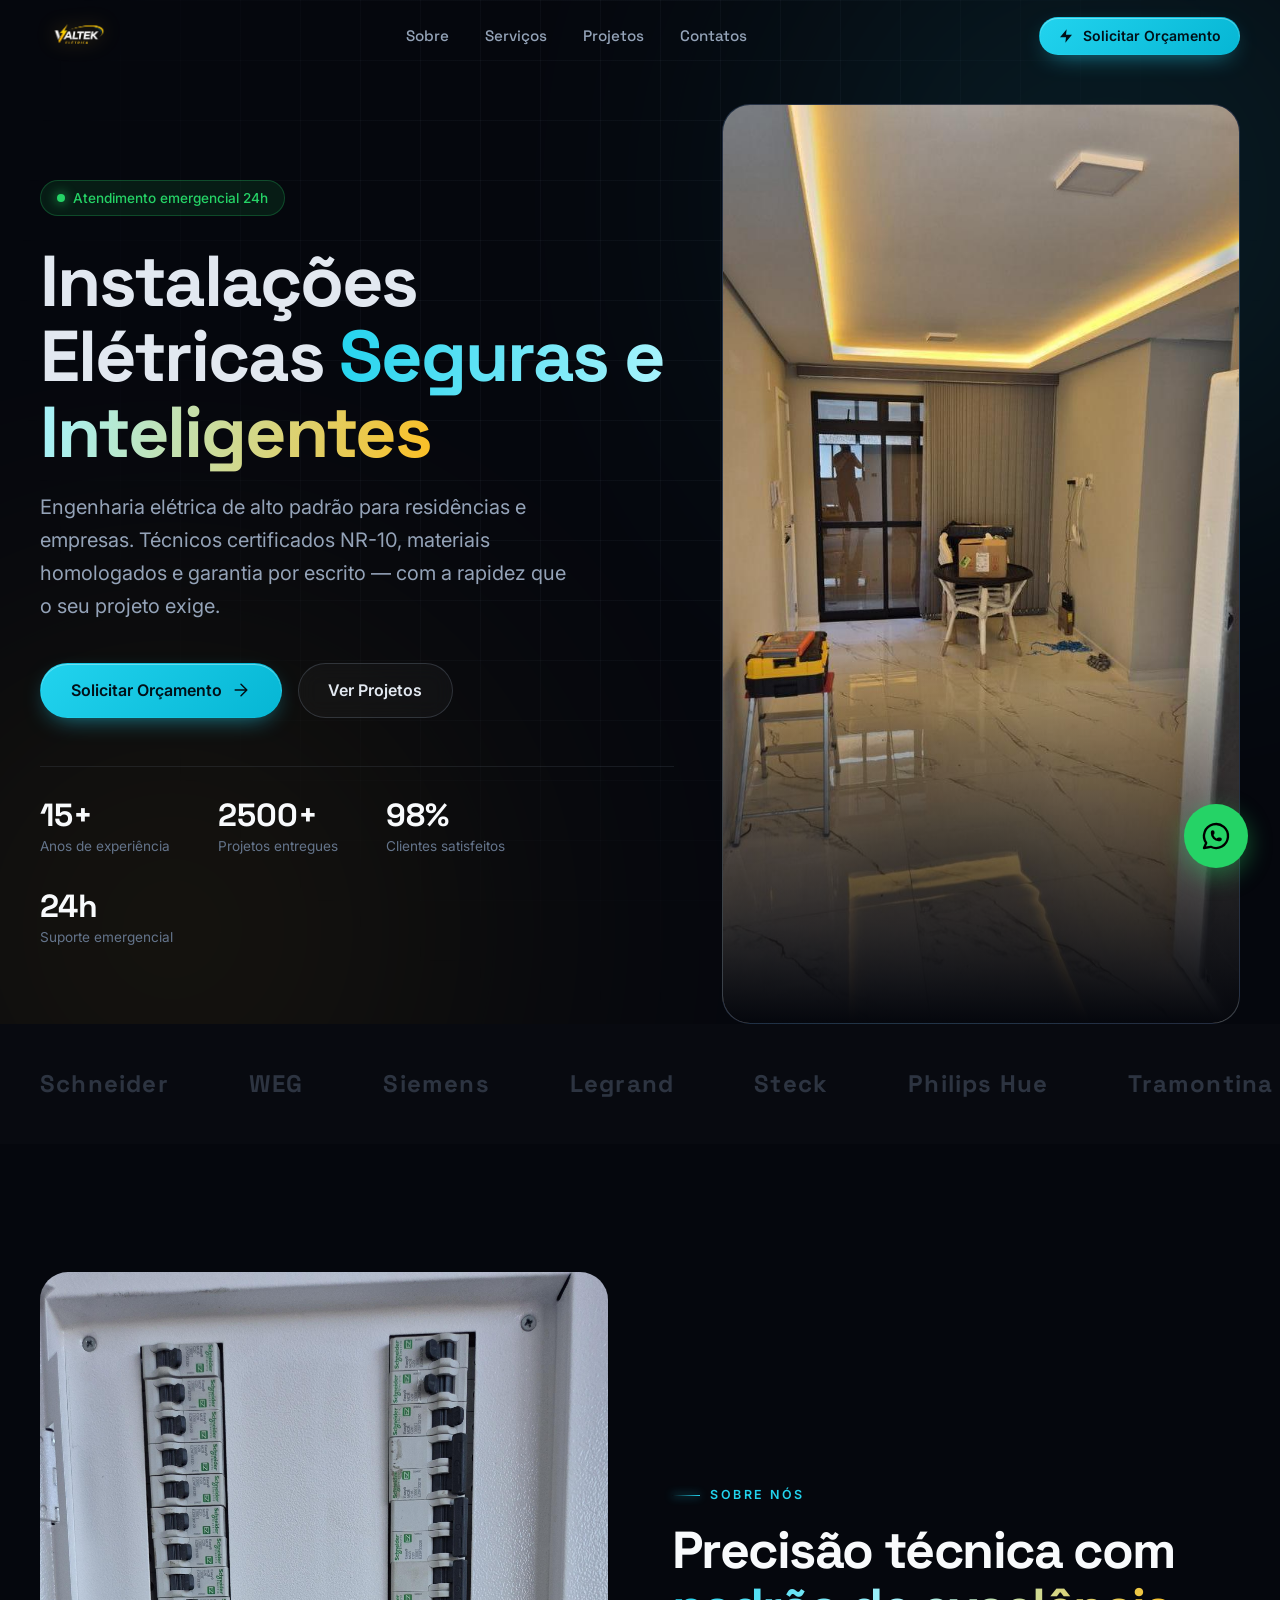
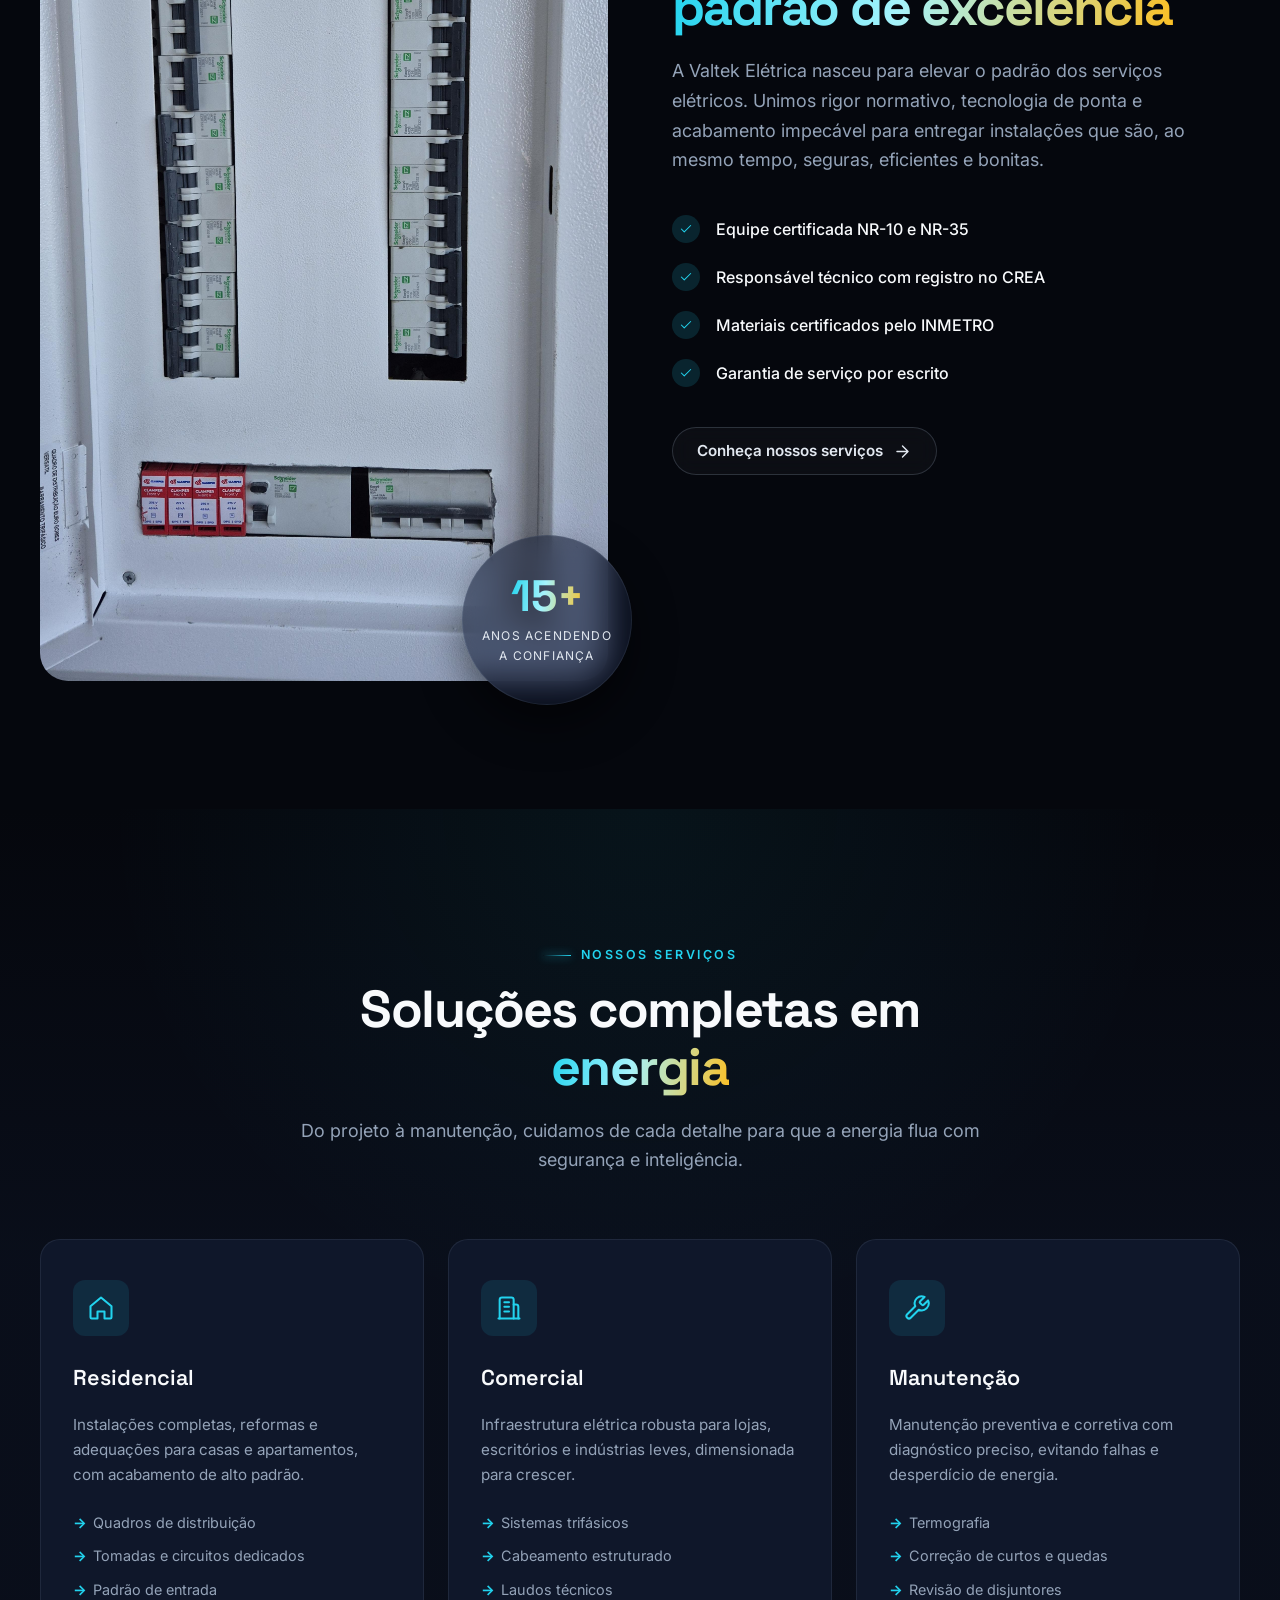
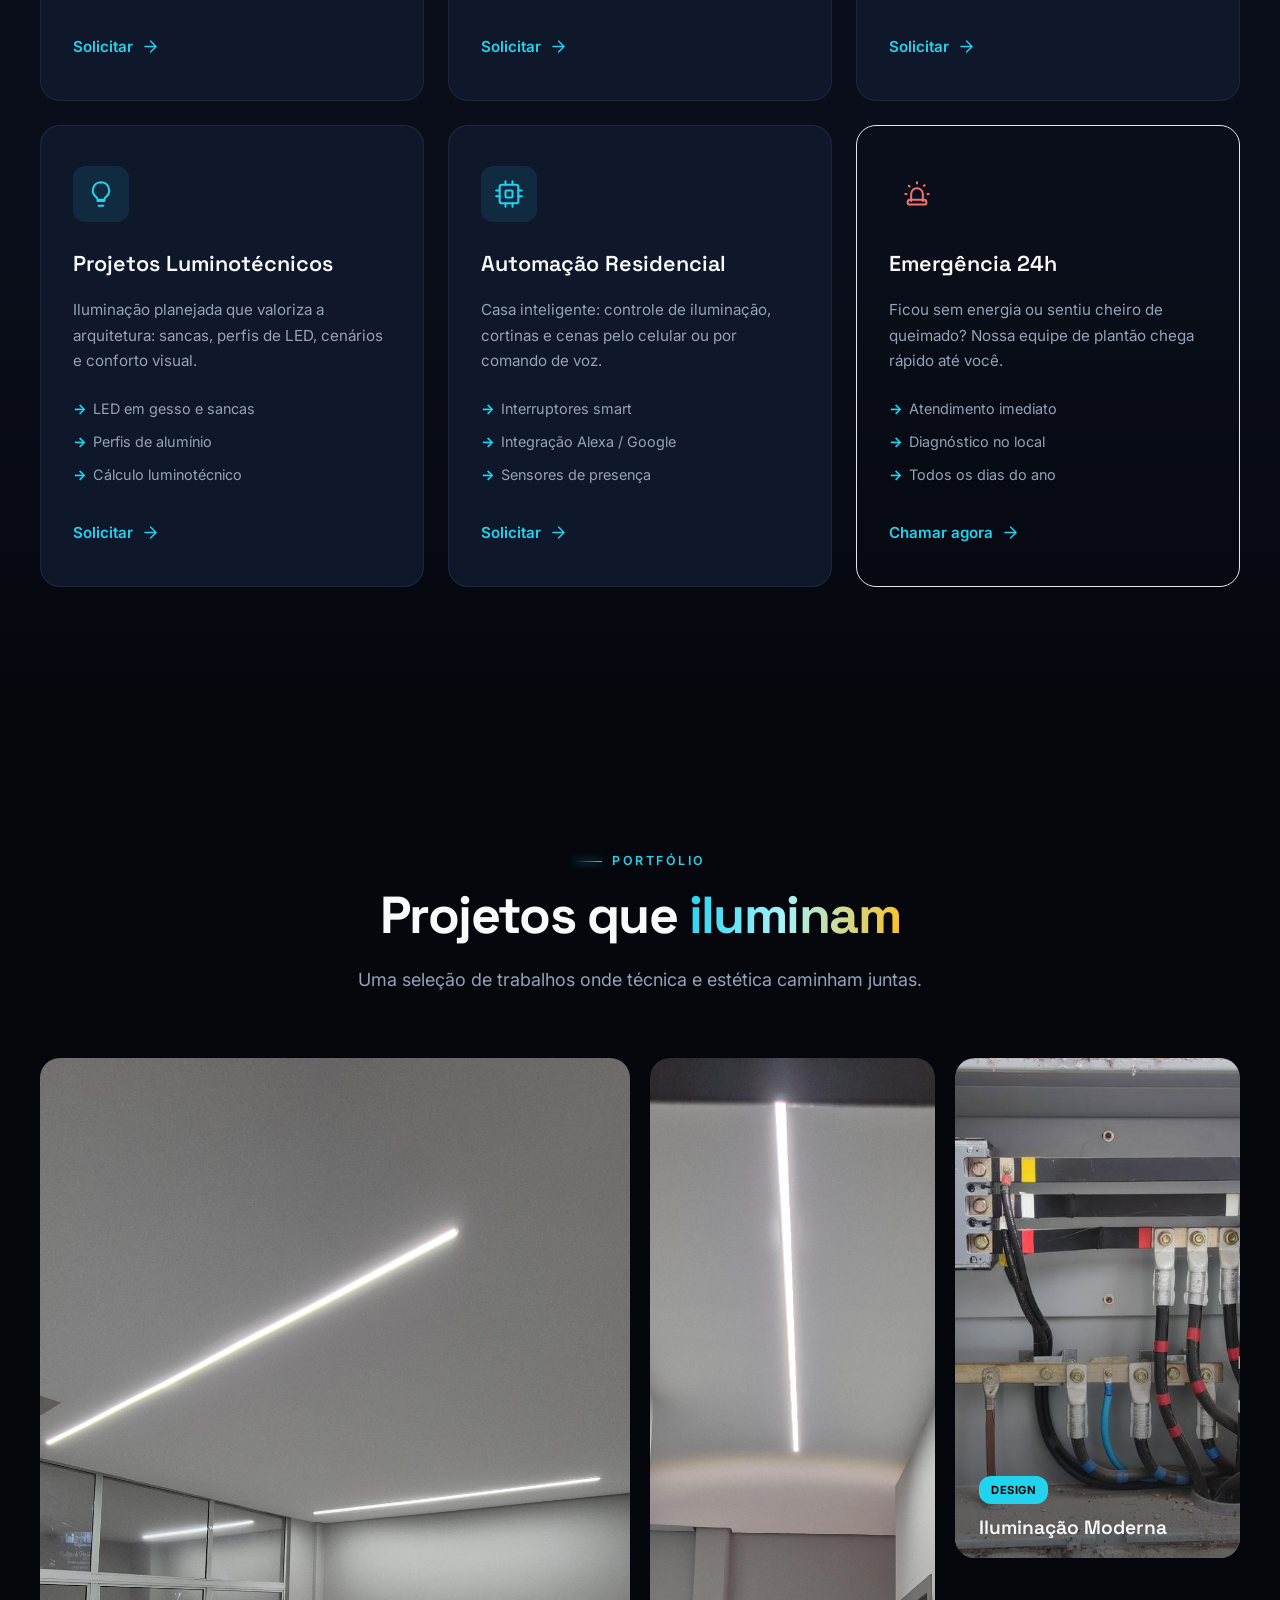
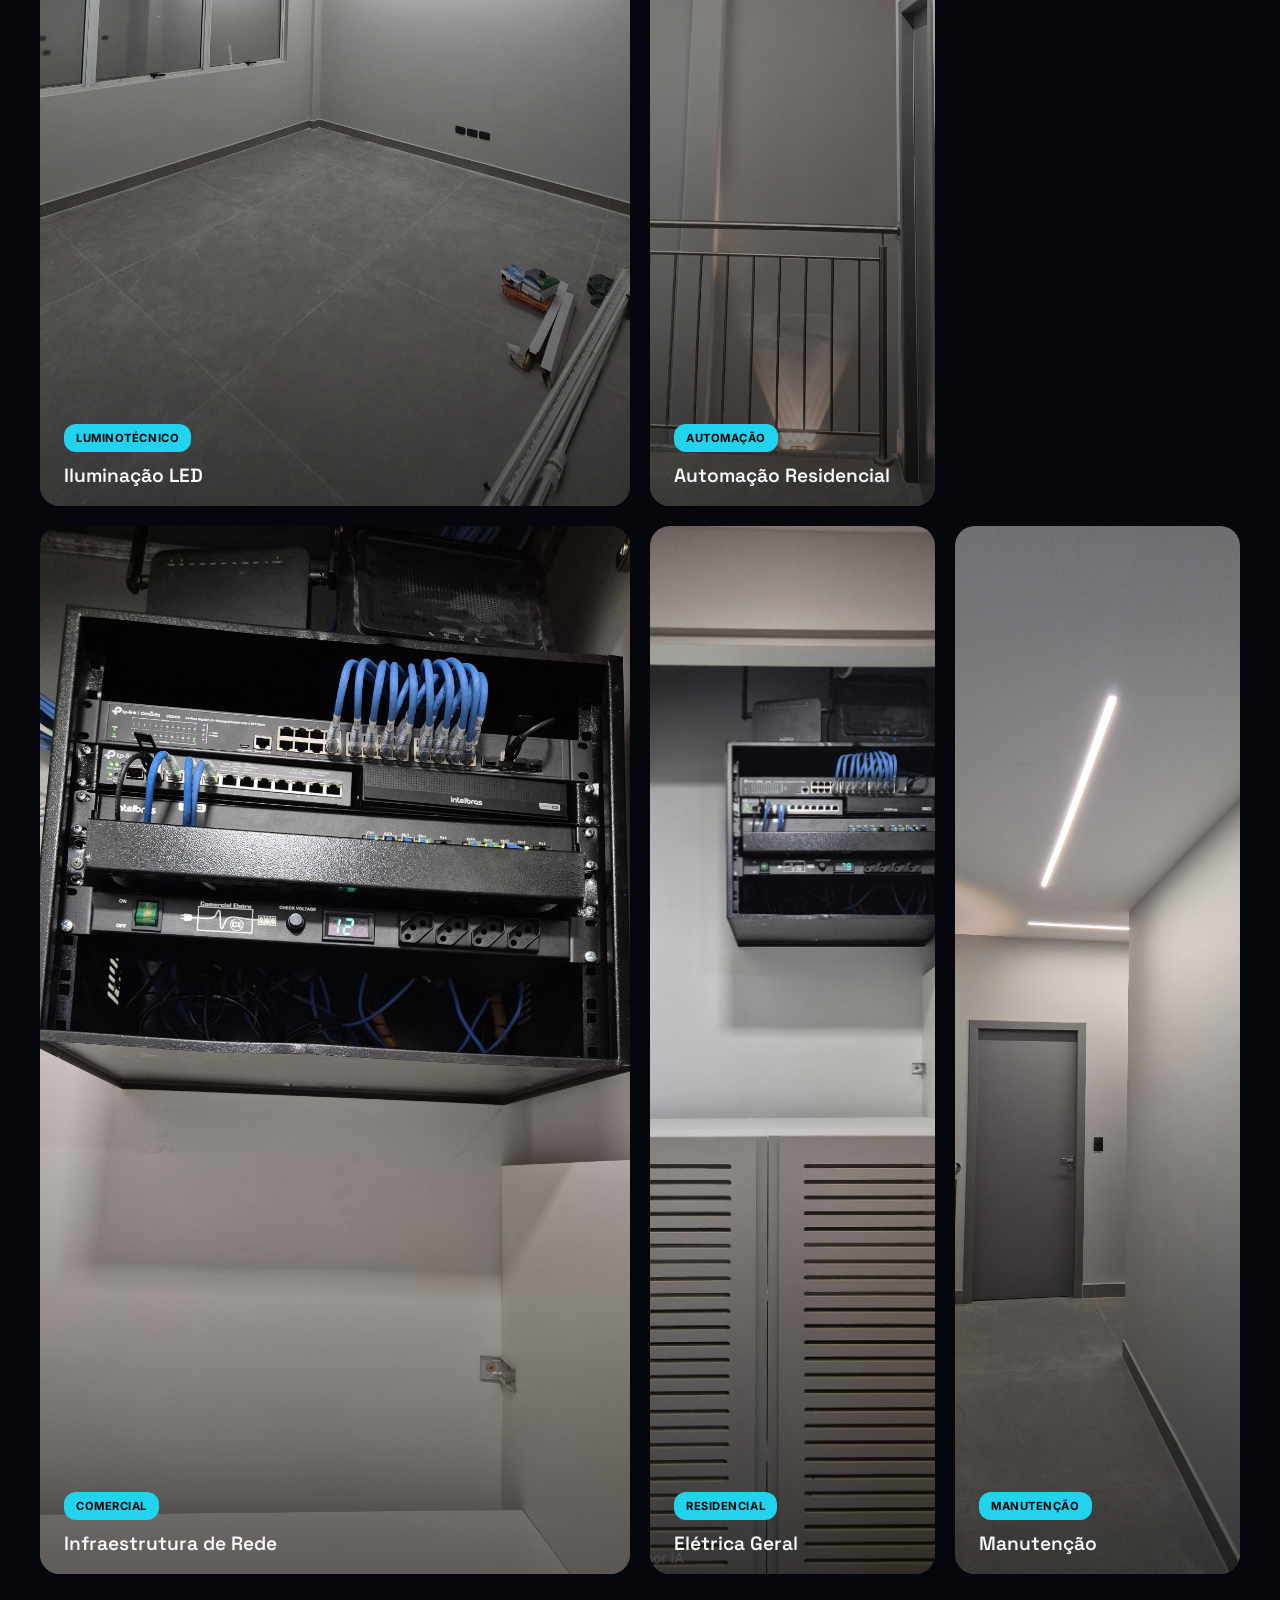
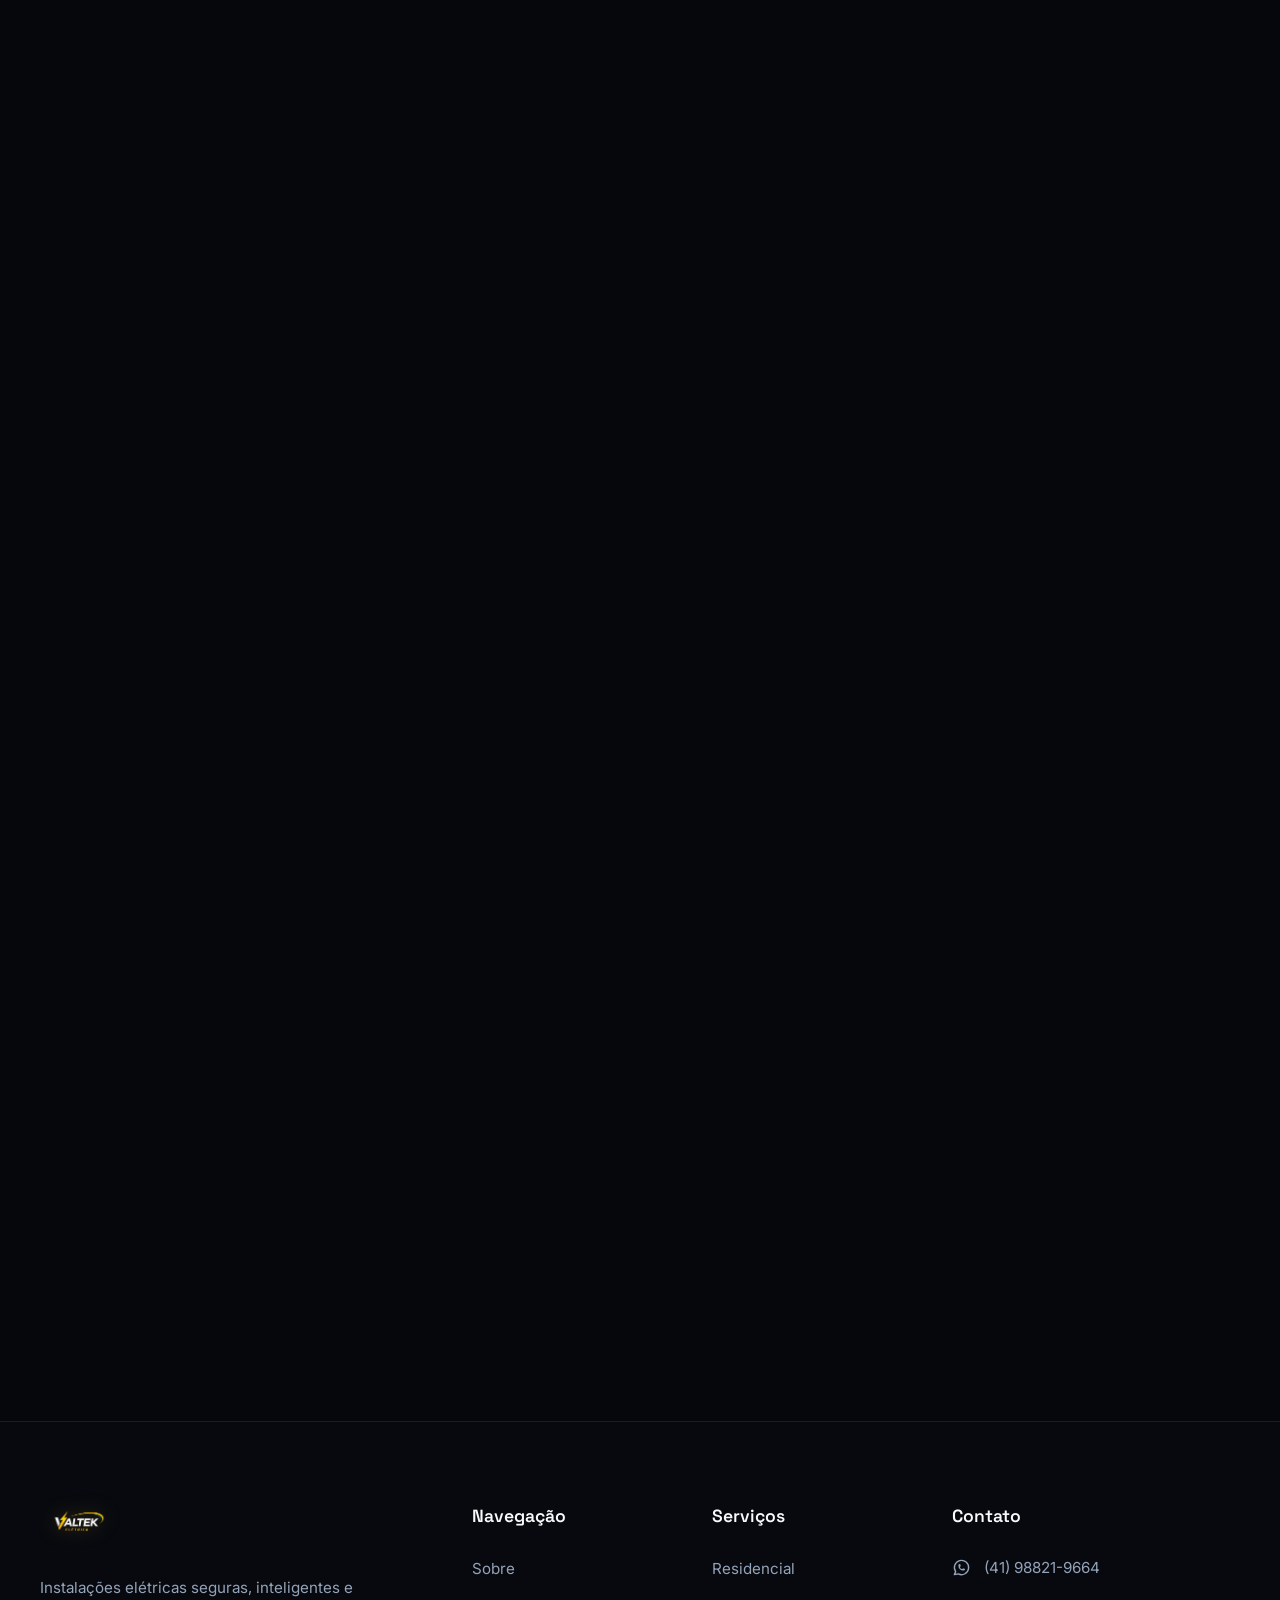
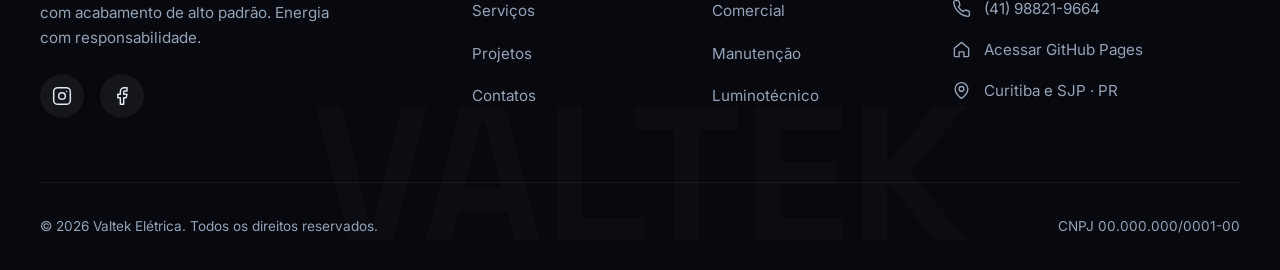
==== commit 0f0b3aed: "Update landing page to Valtek premium dark mode" ====
--- a/index.html
+++ b/index.html
@@ -1,378 +1,527 @@
 <!DOCTYPE html>
-<html lang="pt-br">
+<html lang="pt-BR">
 <head>
-    <meta charset="utf-8">
-    <meta name="viewport" content="width=device-width, initial-scale=1">
-    <title>Valtek Elétrica | Eletricista 24h em Curitiba e Região</title>
-    <meta name="description" content="Valtek Elétrica — Eletricista profissional 24h em Curitiba e São José dos Pinhais. Instalações, manutenções, automação residencial e iluminação LED. Ligue agora!">
-    <meta property="og:title" content="Valtek Elétrica | Eletricista 24h">
-    <meta property="og:description" content="Serviços elétricos profissionais 24h em Curitiba e região metropolitana.">
-    <meta property="og:image" content="img/logo_valtek.jpg">
-    <meta property="og:type" content="website">
-    <meta name="twitter:card" content="summary_large_image">
-    <meta name="theme-color" content="#0A0A0A">
-    <link rel="preconnect" href="https://fonts.googleapis.com">
-    <link rel="preconnect" href="https://fonts.gstatic.com" crossorigin>
-    <link rel="stylesheet" href="https://cdnjs.cloudflare.com/ajax/libs/font-awesome/6.4.0/css/all.min.css">
-    <link rel="stylesheet" href="style.css">
-    <link rel="manifest" href="manifest.json">
-    <script type="application/ld+json">
-    {
-        "@context": "https://schema.org",
-        "@type": "Electrician",
-        "name": "Valtek Elétrica",
-        "description": "Serviços elétricos profissionais 24h em Curitiba e região metropolitana",
-        "telephone": "+5541991548035",
-        "areaServed": ["Curitiba", "São José dos Pinhais", "Região Metropolitana de Curitiba"],
-        "address": {
-            "@type": "PostalAddress",
-            "addressLocality": "São José dos Pinhais",
-            "addressRegion": "PR",
-            "addressCountry": "BR"
-        },
-        "openingHours": "Mo-Su 00:00-23:59",
-        "priceRange": "$$",
-        "aggregateRating": {
-            "@type": "AggregateRating",
-            "ratingValue": "5",
-            "reviewCount": "3"
-        }
-    }
-    </script>
+  <meta charset="UTF-8">
+  <meta name="viewport" content="width=device-width, initial-scale=1.0">
+  <title>Valtek Elétrica | Eletricista 24h em Curitiba e Região</title>
+  <meta name="description" content="Valtek Elétrica — Eletricista profissional 24h certificado NR-10. Instalações residenciais, comerciais, manutenção e projetos luminotécnicos com segurança, rapidez e garantia.">
+  <meta name="theme-color" content="#05070D">
+
+  <script>document.documentElement.classList.add('js');</script>
+
+  <link rel="preconnect" href="https://fonts.googleapis.com">
+  <link rel="preconnect" href="https://fonts.gstatic.com" crossorigin>
+  <link href="https://fonts.googleapis.com/css2?family=Inter:wght@300;400;500;600;700&family=Space+Grotesk:wght@400;500;600;700&display=swap" rel="stylesheet">
+
+  <link rel="stylesheet" href="style.css">
+  <script src="script.js" defer></script>
 </head>
 <body>
 
-    <!-- ==================== NAVBAR ==================== -->
-    <header>
-        <nav class="navbar" id="navbar">
-            <div class="container">
-                <a class="navbar-brand" href="#" aria-label="Valtek Elétrica - Início">
-                    <img src="img/logo_valtek.png" alt="Valtek Elétrica Logo" loading="eager">
-                </a>
-                <ul class="nav-links" id="navLinks">
-                    <li><a href="#servicos">Serviços</a></li>
-                    <li><a href="#trabalhos">Trabalhos</a></li>
-                    <li><a href="#depoimentos">Depoimentos</a></li>
-                    <li><a href="#contato">Contato</a></li>
-                </ul>
-                <button class="menu-toggle" id="menuToggle" aria-label="Abrir menu de navegação">
-                    <i class="fas fa-bars"></i>
-                </button>
+  <!-- ===== SVG SPRITE ===== -->
+  <svg xmlns="http://www.w3.org/2000/svg" style="display:none">
+    <symbol id="i-bolt" viewBox="0 0 24 24"><path d="M13 2 3 14h9l-1 8 10-12h-9l1-8z"/></symbol>
+    <symbol id="i-home" viewBox="0 0 24 24"><path d="M3 10.5 12 3l9 7.5V20a1 1 0 0 1-1 1h-5v-6H9v6H4a1 1 0 0 1-1-1z"/></symbol>
+    <symbol id="i-building" viewBox="0 0 24 24"><path d="M4 21V5a2 2 0 0 1 2-2h8a2 2 0 0 1 2 2v16"/><path d="M16 9h2a2 2 0 0 1 2 2v10"/><path d="M3 21h18"/><path d="M8 7h4M8 11h4M8 15h4"/></symbol>
+    <symbol id="i-wrench" viewBox="0 0 24 24"><path d="M14.7 6.3a1 1 0 0 0 0 1.4l1.6 1.6a1 1 0 0 0 1.4 0l3.77-3.77a6 6 0 0 1-7.94 7.94l-6.91 6.91a2.12 2.12 0 0 1-3-3l6.91-6.91a6 6 0 0 1 7.94-7.94l-3.76 3.76z"/></symbol>
+    <symbol id="i-bulb" viewBox="0 0 24 24"><path d="M9 18h6M10 22h4"/><path d="M12 2a7 7 0 0 0-4 12.7c.6.5 1 1.3 1 2.3h6c0-1 .4-1.8 1-2.3A7 7 0 0 0 12 2z"/></symbol>
+    <symbol id="i-chip" viewBox="0 0 24 24"><rect x="4" y="4" width="16" height="16" rx="2"/><rect x="9" y="9" width="6" height="6" rx="1"/><path d="M9 1v3M15 1v3M9 20v3M15 20v3M20 9h3M20 14h3M1 9h3M1 14h3"/></symbol>
+    <symbol id="i-siren" viewBox="0 0 24 24"><path d="M7 18v-6a5 5 0 0 1 10 0v6"/><path d="M5 21a1 1 0 0 1-1-1v-1a2 2 0 0 1 2-2h12a2 2 0 0 1 2 2v1a1 1 0 0 1-1 1z"/><path d="M21 12h1M18.5 4.5 18 5M2 12h1M12 2v1M4.93 4.93l.71.71"/></symbol>
+    <symbol id="i-shield" viewBox="0 0 24 24"><path d="M12 22s8-4 8-10V5l-8-3-8 3v7c0 6 8 10 8 10z"/><path d="m9 12 2 2 4-4"/></symbol>
+    <symbol id="i-check" viewBox="0 0 24 24"><path d="M20 6 9 17l-5-5"/></symbol>
+    <symbol id="i-arrow" viewBox="0 0 24 24"><path d="M5 12h14M12 5l7 7-7 7"/></symbol>
+    <symbol id="i-expand" viewBox="0 0 24 24"><path d="M15 3h6v6M9 21H3v-6M21 3l-7 7M3 21l7-7"/></symbol>
+    <symbol id="i-close" viewBox="0 0 24 24"><path d="M18 6 6 18M6 6l12 12"/></symbol>
+    <symbol id="i-clock" viewBox="0 0 24 24"><circle cx="12" cy="12" r="10"/><path d="M12 6v6l4 2"/></symbol>
+    <symbol id="i-whatsapp" viewBox="0 0 24 24"><path d="M3 21l1.65-3.8a9 9 0 1 1 3.4 2.9L3 21"/><path d="M9 10a.5.5 0 0 0 1 0V9a.5.5 0 0 0-1 0v1a5 5 0 0 0 5 5h1a.5.5 0 0 0 0-1h-1a.5.5 0 0 0 0 1"/></symbol>
+    <symbol id="i-phone" viewBox="0 0 24 24"><path d="M22 16.92v3a2 2 0 0 1-2.18 2 19.79 19.79 0 0 1-8.63-3.07 19.5 19.5 0 0 1-6-6 19.79 19.79 0 0 1-3.07-8.67A2 2 0 0 1 4.11 2h3a2 2 0 0 1 2 1.72 12.84 12.84 0 0 0 .7 2.81 2 2 0 0 1-.45 2.11L8.09 9.91a16 16 0 0 0 6 6l1.27-1.27a2 2 0 0 1 2.11-.45 12.84 12.84 0 0 0 2.81.7A2 2 0 0 1 22 16.92z"/></symbol>
+    <symbol id="i-mail" viewBox="0 0 24 24"><rect x="2" y="4" width="20" height="16" rx="2"/><path d="m22 7-10 6L2 7"/></symbol>
+    <symbol id="i-pin" viewBox="0 0 24 24"><path d="M20 10c0 6-8 12-8 12s-8-6-8-12a8 8 0 0 1 16 0z"/><circle cx="12" cy="10" r="3"/></symbol>
+    <symbol id="i-instagram" viewBox="0 0 24 24"><rect x="2" y="2" width="20" height="20" rx="5"/><circle cx="12" cy="12" r="4"/><path d="M17.5 6.5h.01"/></symbol>
+    <symbol id="i-facebook" viewBox="0 0 24 24"><path d="M18 2h-3a5 5 0 0 0-5 5v3H7v4h3v8h4v-8h3l1-4h-4V7a1 1 0 0 1 1-1h3z"/></symbol>
+    <symbol id="i-linkedin" viewBox="0 0 24 24"><path d="M16 8a6 6 0 0 1 6 6v7h-4v-7a2 2 0 0 0-4 0v7h-4v-7a6 6 0 0 1 6-6z"/><rect x="2" y="9" width="4" height="12"/><circle cx="4" cy="4" r="2"/></symbol>
+    <symbol id="i-youtube" viewBox="0 0 24 24"><path d="M2.5 17a24 24 0 0 1 0-10 2 2 0 0 1 1.4-1.4 49.6 49.6 0 0 1 16.2 0A2 2 0 0 1 21.5 7a24 24 0 0 1 0 10 2 2 0 0 1-1.4 1.4 49.6 49.6 0 0 1-16.2 0A2 2 0 0 1 2.5 17"/><path d="m10 15 5-3-5-3z"/></symbol>
+  </svg>
+
+  <a class="skip-link" href="#main">Pular para o conteúdo</a>
+
+  <!-- ================= HEADER ================= -->
+  <header class="header" id="header">
+    <div class="container header__inner">
+      <a href="#inicio" class="logo" aria-label="Valtek Elétrica — voltar ao início">
+        <img src="img/logo_valtek.png" alt="Valtek Elétrica" style="max-height: 42px; width: auto; display: block; filter: drop-shadow(0 0 10px rgba(251,191,36,0.3));">
+      </a>
+
+      <nav class="nav" id="nav" aria-label="Navegação principal">
+        <ul class="nav__list">
+          <li><a href="#sobre" class="nav__link">Sobre</a></li>
+          <li><a href="#servicos" class="nav__link">Serviços</a></li>
+          <li><a href="#projetos" class="nav__link">Projetos</a></li>
+          <li><a href="#contato" class="nav__link">Contatos</a></li>
+        </ul>
+        <a href="#contato" class="btn btn--primary nav__cta-mobile">
+          Solicitar Orçamento <svg class="icon"><use href="#i-arrow"/></svg>
+        </a>
+      </nav>
+
+      <div class="header__actions">
+        <a href="#contato" class="btn btn--primary btn--sm header__cta">
+          <svg class="icon icon--fill"><use href="#i-bolt"/></svg> Solicitar Orçamento
+        </a>
+        <button class="menu-toggle" id="menuToggle" aria-label="Abrir menu" aria-expanded="false" aria-controls="nav">
+          <span></span><span></span><span></span>
+        </button>
+      </div>
+    </div>
+  </header>
+
+  <main id="main">
+
+    <!-- ================= HERO ================= -->
+    <section class="hero" id="inicio">
+      <div class="hero__bg" aria-hidden="true">
+        <div class="hero__grid"></div>
+        <div class="hero__glow hero__glow--1"></div>
+        <div class="hero__glow hero__glow--2"></div>
+        <span class="hero__beam hero__beam--h1"></span>
+        <span class="hero__beam hero__beam--h2"></span>
+        <span class="hero__beam hero__beam--v1"></span>
+      </div>
+
+      <div class="container hero__inner">
+        <div class="hero__content">
+          <span class="badge reveal"><span class="badge__dot"></span>Atendimento emergencial 24h</span>
+
+          <h1 class="hero__title reveal" style="--d:1">
+            Instalações Elétricas
+            <span class="text-gradient">Seguras e Inteligentes</span>
+          </h1>
+
+          <p class="hero__subtitle reveal" style="--d:2">
+            Engenharia elétrica de alto padrão para residências e empresas. Técnicos certificados NR-10,
+            materiais homologados e garantia por escrito — com a rapidez que o seu projeto exige.
+          </p>
+
+          <div class="hero__actions reveal" style="--d:3">
+            <a href="#contato" class="btn btn--primary btn--lg">
+              Solicitar Orçamento <svg class="icon"><use href="#i-arrow"/></svg>
+            </a>
+            <a href="#projetos" class="btn btn--ghost btn--lg">Ver Projetos</a>
+          </div>
+
+          <ul class="hero__stats reveal" style="--d:4">
+            <li><strong data-count="15" data-suffix="+">15+</strong><span>Anos de experiência</span></li>
+            <li><strong data-count="2500" data-suffix="+">2.500+</strong><span>Projetos entregues</span></li>
+            <li><strong data-count="98" data-suffix="%">98%</strong><span>Clientes satisfeitos</span></li>
+            <li><strong data-count="24" data-suffix="h">24h</strong><span>Suporte emergencial</span></li>
+          </ul>
+        </div>
+
+        <div class="hero__visual reveal" style="--d:2">
+          <div class="hero__image media">
+            <img src="img/foto_quem_somos.jpg"
+                 alt="Iluminação LED em sanca de gesso e ferramentas de trabalho"
+                 width="800" height="1000" fetchpriority="high">
+          </div>
+
+          <!-- Cards flutuantes removidos -->
+        </div>
+      </div>
+
+      <a href="#sobre" class="scroll-indicator" aria-label="Rolar para a próxima seção"><span></span></a>
+    </section>
+
+    <!-- ================= MARCAS ================= -->
+    <div class="brands" aria-label="Marcas com que trabalhamos">
+      <div class="brands__track">
+        <ul class="brands__list">
+          <li>Schneider</li><li>WEG</li><li>Siemens</li><li>Legrand</li><li>Steck</li><li>Philips Hue</li><li>Tramontina</li><li>ABB</li>
+        </ul>
+        <ul class="brands__list" aria-hidden="true">
+          <li>Schneider</li><li>WEG</li><li>Siemens</li><li>Legrand</li><li>Steck</li><li>Philips Hue</li><li>Tramontina</li><li>ABB</li>
+        </ul>
+      </div>
+    </div>
+
+    <!-- ================= SOBRE ================= -->
+    <section class="section about" id="sobre">
+      <div class="container about__inner">
+        <div class="about__media reveal">
+          <div class="about__image media">
+            <img src="img/trabalho-quadro-distribuicao.jpg"
+                 alt="Eletricista profissional realizando instalação em quadro de distribuição"
+                 width="800" height="1000" loading="lazy">
+          </div>
+          <div class="about__badge glass">
+            <strong class="text-gradient">15+</strong>
+            <span>anos acendendo<br>a confiança</span>
+          </div>
+        </div>
+
+        <div class="about__content">
+          <span class="eyebrow reveal">Sobre nós</span>
+          <h2 class="section__title reveal" style="--d:1">Precisão técnica com <span class="text-gradient">padrão de excelência</span></h2>
+          <p class="section__desc reveal" style="--d:2">
+            A Valtek Elétrica nasceu para elevar o padrão dos serviços elétricos. Unimos rigor normativo,
+            tecnologia de ponta e acabamento impecável para entregar instalações que são, ao mesmo tempo,
+            seguras, eficientes e bonitas.
+          </p>
+
+          <ul class="about__features">
+            <li class="reveal" style="--d:2"><span class="check"><svg class="icon"><use href="#i-check"/></svg></span>Equipe certificada NR-10 e NR-35</li>
+            <li class="reveal" style="--d:3"><span class="check"><svg class="icon"><use href="#i-check"/></svg></span>Responsável técnico com registro no CREA</li>
+            <li class="reveal" style="--d:4"><span class="check"><svg class="icon"><use href="#i-check"/></svg></span>Materiais certificados pelo INMETRO</li>
+            <li class="reveal" style="--d:5"><span class="check"><svg class="icon"><use href="#i-check"/></svg></span>Garantia de serviço por escrito</li>
+          </ul>
+
+          <div class="about__actions reveal" style="--d:5">
+            <a href="#servicos" class="btn btn--ghost">Conheça nossos serviços <svg class="icon"><use href="#i-arrow"/></svg></a>
+          </div>
+        </div>
+      </div>
+    </section>
+
+    <!-- ================= SERVIÇOS ================= -->
+    <section class="section section--alt services" id="servicos">
+      <div class="container">
+        <header class="section__head">
+          <span class="eyebrow reveal">Nossos serviços</span>
+          <h2 class="section__title reveal" style="--d:1">Soluções completas em <span class="text-gradient">energia</span></h2>
+          <p class="section__desc reveal" style="--d:2">Do projeto à manutenção, cuidamos de cada detalhe para que a energia flua com segurança e inteligência.</p>
+        </header>
+
+        <div class="services__grid">
+          <article class="service-card reveal" data-spotlight style="--d:1">
+            <div class="service-card__icon"><svg class="icon"><use href="#i-home"/></svg></div>
+            <h3 class="service-card__title">Residencial</h3>
+            <p class="service-card__text">Instalações completas, reformas e adequações para casas e apartamentos, com acabamento de alto padrão.</p>
+            <ul class="service-card__list">
+              <li>Quadros de distribuição</li><li>Tomadas e circuitos dedicados</li><li>Padrão de entrada</li>
+            </ul>
+            <a href="#contato" class="service-card__link">Solicitar <svg class="icon"><use href="#i-arrow"/></svg></a>
+          </article>
+
+          <article class="service-card reveal" data-spotlight style="--d:2">
+            <div class="service-card__icon"><svg class="icon"><use href="#i-building"/></svg></div>
+            <h3 class="service-card__title">Comercial</h3>
+            <p class="service-card__text">Infraestrutura elétrica robusta para lojas, escritórios e indústrias leves, dimensionada para crescer.</p>
+            <ul class="service-card__list">
+              <li>Sistemas trifásicos</li><li>Cabeamento estruturado</li><li>Laudos técnicos</li>
+            </ul>
+            <a href="#contato" class="service-card__link">Solicitar <svg class="icon"><use href="#i-arrow"/></svg></a>
+          </article>
+
+          <article class="service-card reveal" data-spotlight style="--d:3">
+            <div class="service-card__icon"><svg class="icon"><use href="#i-wrench"/></svg></div>
+            <h3 class="service-card__title">Manutenção</h3>
+            <p class="service-card__text">Manutenção preventiva e corretiva com diagnóstico preciso, evitando falhas e desperdício de energia.</p>
+            <ul class="service-card__list">
+              <li>Termografia</li><li>Correção de curtos e quedas</li><li>Revisão de disjuntores</li>
+            </ul>
+            <a href="#contato" class="service-card__link">Solicitar <svg class="icon"><use href="#i-arrow"/></svg></a>
+          </article>
+
+          <article class="service-card reveal" data-spotlight style="--d:1">
+            <div class="service-card__icon"><svg class="icon"><use href="#i-bulb"/></svg></div>
+            <h3 class="service-card__title">Projetos Luminotécnicos</h3>
+            <p class="service-card__text">Iluminação planejada que valoriza a arquitetura: sancas, perfis de LED, cenários e conforto visual.</p>
+            <ul class="service-card__list">
+              <li>LED em gesso e sancas</li><li>Perfis de alumínio</li><li>Cálculo luminotécnico</li>
+            </ul>
+            <a href="#contato" class="service-card__link">Solicitar <svg class="icon"><use href="#i-arrow"/></svg></a>
+          </article>
+
+          <article class="service-card reveal" data-spotlight style="--d:2">
+            <div class="service-card__icon"><svg class="icon"><use href="#i-chip"/></svg></div>
+            <h3 class="service-card__title">Automação Residencial</h3>
+            <p class="service-card__text">Casa inteligente: controle de iluminação, cortinas e cenas pelo celular ou por comando de voz.</p>
+            <ul class="service-card__list">
+              <li>Interruptores smart</li><li>Integração Alexa / Google</li><li>Sensores de presença</li>
+            </ul>
+            <a href="#contato" class="service-card__link">Solicitar <svg class="icon"><use href="#i-arrow"/></svg></a>
+          </article>
+
+          <article class="service-card service-card--accent reveal" data-spotlight style="--d:3">
+            <div class="service-card__icon"><svg class="icon"><use href="#i-siren"/></svg></div>
+            <h3 class="service-card__title">Emergência 24h</h3>
+            <p class="service-card__text">Ficou sem energia ou sentiu cheiro de queimado? Nossa equipe de plantão chega rápido até você.</p>
+            <ul class="service-card__list">
+              <li>Atendimento imediato</li><li>Diagnóstico no local</li><li>Todos os dias do ano</li>
+            </ul>
+            <a href="https://wa.me/5541988219664" target="_blank" rel="noopener" class="service-card__link">Chamar agora <svg class="icon"><use href="#i-arrow"/></svg></a>
+          </article>
+        </div>
+      </div>
+    </section>
+
+    <!-- ================= PROJETOS / PORTFÓLIO ================= -->
+    <section class="section projects" id="projetos">
+      <div class="container">
+        <header class="section__head">
+          <span class="eyebrow reveal">Portfólio</span>
+          <h2 class="section__title reveal" style="--d:1">Projetos que <span class="text-gradient">iluminam</span></h2>
+          <p class="section__desc reveal" style="--d:2">Uma seleção de trabalhos onde técnica e estética caminham juntas.</p>
+        </header>
+
+        <div class="gallery">
+          <figure class="gallery__item gallery__item--big media reveal">
+            <img src="img/trabalho-iluminacao-led.jpg"
+                 alt="Iluminação LED" loading="lazy" width="1200" height="900">
+            <figcaption class="gallery__caption">
+              <span class="tag">Luminotécnico</span>
+              <h3>Iluminação LED</h3>
+            </figcaption>
+            <button class="gallery__zoom" aria-label="Ampliar imagem: Iluminação LED"><svg class="icon"><use href="#i-expand"/></svg></button>
+          </figure>
+
+          <figure class="gallery__item gallery__item--tall media reveal" style="--d:1">
+            <img src="img/trabalho-iluminacao-escada.jpg"
+                 alt="Automação Residencial" loading="lazy" width="800" height="1100">
+            <figcaption class="gallery__caption">
+              <span class="tag">Automação</span>
+              <h3>Automação Residencial</h3>
+            </figcaption>
+            <button class="gallery__zoom" aria-label="Ampliar imagem: Automação Residencial"><svg class="icon"><use href="#i-expand"/></svg></button>
+          </figure>
+
+          <figure class="gallery__item media reveal" style="--d:2">
+            <img src="img/trabalho-iluminacao-moderna.jpg"
+                 alt="Iluminação Moderna" loading="lazy" width="800" height="600">
+            <figcaption class="gallery__caption">
+              <span class="tag">Design</span>
+              <h3>Iluminação Moderna</h3>
+            </figcaption>
+            <button class="gallery__zoom" aria-label="Ampliar imagem: Iluminação Moderna"><svg class="icon"><use href="#i-expand"/></svg></button>
+          </figure>
+
+          <figure class="gallery__item media reveal" style="--d:3">
+            <img src="img/primeira_imagem_original.jpg"
+                 alt="Quadro Elétrico" loading="lazy" width="800" height="600">
+            <figcaption class="gallery__caption">
+              <span class="tag">Residencial</span>
+              <h3>Quadro Elétrico</h3>
+            </figcaption>
+            <button class="gallery__zoom" aria-label="Ampliar imagem: Quadro Elétrico"><svg class="icon"><use href="#i-expand"/></svg></button>
+          </figure>
+
+          <figure class="gallery__item gallery__item--wide media reveal" style="--d:1">
+            <img src="img/trabalho-rack-rede.jpg"
+                 alt="Infraestrutura de Rede" loading="lazy" width="1200" height="600">
+            <figcaption class="gallery__caption">
+              <span class="tag">Comercial</span>
+              <h3>Infraestrutura de Rede</h3>
+            </figcaption>
+            <button class="gallery__zoom" aria-label="Ampliar imagem: Infraestrutura de Rede"><svg class="icon"><use href="#i-expand"/></svg></button>
+          </figure>
+
+          <figure class="gallery__item media reveal" style="--d:2">
+            <img src="img/trabalho-eletrica-geral.jpg"
+                 alt="Elétrica Geral" loading="lazy" width="800" height="600">
+            <figcaption class="gallery__caption">
+              <span class="tag">Residencial</span>
+              <h3>Elétrica Geral</h3>
+            </figcaption>
+            <button class="gallery__zoom" aria-label="Ampliar imagem: Elétrica Geral"><svg class="icon"><use href="#i-expand"/></svg></button>
+          </figure>
+
+          <figure class="gallery__item media reveal" style="--d:3">
+            <img src="img/trabalho-iluminacao-corredor.jpg"
+                 alt="Manutenção" loading="lazy" width="800" height="600">
+            <figcaption class="gallery__caption">
+              <span class="tag">Manutenção</span>
+              <h3>Manutenção</h3>
+            </figcaption>
+            <button class="gallery__zoom" aria-label="Ampliar imagem: Manutenção"><svg class="icon"><use href="#i-expand"/></svg></button>
+          </figure>
+        </div>
+      </div>
+    </section>
+
+    <!-- ================= CTA BAND ================= -->
+    <section class="cta-band">
+      <div class="container">
+        <div class="cta-band__card reveal">
+          <div class="cta-band__glow" aria-hidden="true"></div>
+          <div class="cta-band__content">
+            <span class="cta-band__icon"><svg class="icon icon--fill"><use href="#i-bolt"/></svg></span>
+            <div>
+              <h2>Emergência elétrica? <span class="text-gradient">Chegamos rápido.</span></h2>
+              <p>Plantão 24 horas, 7 dias por semana, com técnicos prontos para restabelecer sua energia com segurança.</p>
             </div>
-        </nav>
-    </header>
-
-    <main>
-
-        <!-- ==================== HERO ==================== -->
-        <section class="hero" id="hero">
-            <div class="hero-particles">
-                <div class="particle"></div><div class="particle"></div><div class="particle"></div>
-                <div class="particle"></div><div class="particle"></div><div class="particle"></div>
-                <div class="particle"></div><div class="particle"></div><div class="particle"></div>
-                <div class="particle"></div>
+          </div>
+          <div class="cta-band__actions">
+            <a href="https://wa.me/5541988219664?text=Ol%C3%A1!%20Preciso%20de%20um%20atendimento%20emergencial." target="_blank" rel="noopener" class="btn btn--whatsapp btn--lg">
+              <svg class="icon"><use href="#i-whatsapp"/></svg> WhatsApp
+            </a>
+            <a href="tel:+5541988219664" class="btn btn--ghost btn--lg">
+              <svg class="icon"><use href="#i-phone"/></svg> Ligar agora
+            </a>
+          </div>
+        </div>
+      </div>
+    </section>
+
+    <!-- ================= CONTATO ================= -->
+    <section class="section contact" id="contato">
+      <div class="container contact__inner">
+        <div class="contact__info">
+          <span class="eyebrow reveal">Contato</span>
+          <h2 class="section__title reveal" style="--d:1">Vamos energizar o seu <span class="text-gradient">próximo projeto</span></h2>
+          <p class="section__desc reveal" style="--d:2">Orçamento gratuito e sem compromisso. Responda pelo canal que preferir — retornamos em minutos.</p>
+
+          <a href="https://wa.me/5541988219664?text=Ol%C3%A1!%20Gostaria%20de%20solicitar%20um%20or%C3%A7amento." target="_blank" rel="noopener" class="contact-card contact-card--whatsapp reveal" style="--d:2">
+            <span class="contact-card__icon"><svg class="icon"><use href="#i-whatsapp"/></svg></span>
+            <span class="contact-card__body">
+              <small>WhatsApp · resposta em até 5 min</small>
+              <strong>(41) 98821-9664</strong>
+            </span>
+            <svg class="icon contact-card__arrow"><use href="#i-arrow"/></svg>
+          </a>
+
+          <div class="contact__list">
+            <a href="tel:+5541988219664" class="contact-card reveal" style="--d:3">
+              <span class="contact-card__icon"><svg class="icon"><use href="#i-phone"/></svg></span>
+              <span class="contact-card__body"><small>Telefone</small><strong>(41) 98821-9664</strong></span>
+            </a>
+            <a href="https://valmirfrigotto.github.io/Valmir-eletricista" target="_blank" rel="noopener" class="contact-card reveal" style="--d:4">
+              <span class="contact-card__icon"><svg class="icon"><use href="#i-home"/></svg></span>
+              <span class="contact-card__body"><small>Site</small><strong>valmirfrigotto.github.io/Valmir-eletricista</strong></span>
+            </a>
+            <div class="contact-card reveal" style="--d:5">
+              <span class="contact-card__icon"><svg class="icon"><use href="#i-clock"/></svg></span>
+              <span class="contact-card__body"><small>Horário comercial</small><strong>Atendimento 24h</strong></span>
             </div>
-            <div class="hero-content">
-                <div class="hero-logo-main">
-                    <img src="img/logo_valtek.png" alt="Valtek Elétrica" class="main-logo">
-                </div>
-                <h1 class="hero-title">SOLUÇÕES ELÉTRICAS <span>MODERNAS</span></h1>
-                <p class="hero-desc"><strong>Atendimento 24h</strong> em Curitiba e Região Metropolitana.</p>
-                <div class="hero-buttons">
-                    <a class="btn btn-gold" href="https://wa.me/5541991548035?text=Olá,%20estou%20vindo%20pelo%20site%20e%20gostaria%20de%20um%20serviço%20elétrico" id="cta-whatsapp-hero">
-                        <i class="fab fa-whatsapp"></i> Chamar no WhatsApp
-                    </a>
-                    <a class="btn btn-outline" href="tel:+5541991548035" id="cta-ligar-hero">
-                        <i class="fas fa-phone"></i> (41) 99154-8035
-                    </a>
-                </div>
+          </div>
+        </div>
+
+        <form class="form glass reveal" id="contactForm" novalidate style="--d:2">
+          <div class="form__head">
+            <h3>Solicitar orçamento</h3>
+            <p>Preencha os dados e entraremos em contato.</p>
+          </div>
+
+          <div class="form__grid">
+            <div class="field">
+              <input class="field__input" type="text" id="nome" name="nome" placeholder=" " autocomplete="name" aria-describedby="err-nome" required>
+              <label class="field__label" for="nome">Nome completo</label>
+              <span class="field__error" id="err-nome" aria-live="polite"></span>
             </div>
-        </section>
-
-        <!-- ==================== BADGES DE CONFIANÇA ==================== -->
-        <section class="trust-badges fade-in">
-            <div class="container">
-                <div class="badges-grid">
-                    <div class="badge-item">
-                        <div class="badge-icon"><i class="fas fa-bolt"></i></div>
-                        <div class="badge-text">Emergência 24h<small>Todos os dias</small></div>
-                    </div>
-                    <div class="badge-item">
-                        <div class="badge-icon"><i class="fas fa-award"></i></div>
-                        <div class="badge-text">Experiência<small>Profissional qualificado</small></div>
-                    </div>
-                    <div class="badge-item">
-                        <div class="badge-icon"><i class="fas fa-shield-alt"></i></div>
-                        <div class="badge-text">Garantia<small>Em todos os serviços</small></div>
-                    </div>
-                    <div class="badge-item">
-                        <div class="badge-icon"><i class="fas fa-map-marker-alt"></i></div>
-                        <div class="badge-text">Curitiba e Região<small>SJP e metropolitana</small></div>
-                    </div>
-                </div>
+
+            <div class="field">
+              <input class="field__input" type="tel" id="telefone" name="telefone" placeholder=" " autocomplete="tel" inputmode="numeric" aria-describedby="err-telefone" required>
+              <label class="field__label" for="telefone">WhatsApp / Telefone</label>
+              <span class="field__error" id="err-telefone" aria-live="polite"></span>
             </div>
-        </section>
-
-        <!-- ==================== GALERIA ==================== -->
-        <section id="trabalhos" class="fade-in">
-            <div class="container">
-                <div class="section-header">
-                    <h2>Trabalhos Recentes</h2>
-                    <div class="accent-line"></div>
-                </div>
-                <div class="gallery-grid">
-                    <div class="gallery-item">
-                        <img src="img/primeira_imagem_original.jpg" alt="Instalação de Quadro de Distribuição" loading="lazy">
-                        <div class="gallery-overlay"><p>Quadro Elétrico</p></div>
-                    </div>
-                    <div class="gallery-item">
-                        <img src="img/trabalho-iluminacao-led.jpg" alt="Projeto de Iluminação LED Residencial" loading="lazy">
-                        <div class="gallery-overlay"><p>Iluminação LED</p></div>
-                    </div>
-                    <div class="gallery-item">
-                        <img src="img/trabalho-iluminacao-corredor.jpg" alt="Manutenção Elétrica em Corredores" loading="lazy">
-                        <div class="gallery-overlay"><p>Manutenção</p></div>
-                    </div>
-                    <div class="gallery-item">
-                        <img src="img/trabalho-rack-rede.jpg" alt="Organização de Infraestrutura de Rede" loading="lazy">
-                        <div class="gallery-overlay"><p>Infraestrutura</p></div>
-                    </div>
-                    <div class="gallery-item">
-                        <img src="img/trabalho-iluminacao-escada.jpg" alt="Automação Residencial" loading="lazy">
-                        <div class="gallery-overlay"><p>Automação</p></div>
-                    </div>
-                    <div class="gallery-item">
-                        <img src="img/ultima_imagem_original.jpg" alt="Instalação Elétrica" loading="lazy">
-                        <div class="gallery-overlay"><p>Instalação</p></div>
-                    </div>
-                    <div class="gallery-item">
-                        <img src="img/trabalho-ponto-tomada.jpg" alt="Instalação de pontos de energia e tomadas" loading="lazy">
-                        <div class="gallery-overlay"><p>Pontos de Energia</p></div>
-                    </div>
-                    <div class="gallery-item">
-                        <img src="img/trabalho-manutencao-predial.jpg" alt="Manutenção elétrica predial" loading="lazy">
-                        <div class="gallery-overlay"><p>Manutenção Predial</p></div>
-                    </div>
-                    <div class="gallery-item">
-                        <img src="img/trabalho-eletrica-geral.jpg" alt="Serviços de elétrica geral" loading="lazy">
-                        <div class="gallery-overlay"><p>Elétrica Geral</p></div>
-                    </div>
-                    <div class="gallery-item">
-                        <img src="img/trabalho-reforma-eletrica.jpg" alt="Reforma elétrica completa" loading="lazy">
-                        <div class="gallery-overlay"><p>Reformas</p></div>
-                    </div>
-                    <div class="gallery-item">
-                        <img src="img/trabalho-quadro-novo.jpg" alt="Montagem de novo quadro elétrico" loading="lazy">
-                        <div class="gallery-overlay"><p>Quadros Novos</p></div>
-                    </div>
-                    <div class="gallery-item">
-                        <img src="img/trabalho-iluminacao-moderna.jpg" alt="Projeto de iluminação moderna" loading="lazy">
-                        <div class="gallery-overlay"><p>Iluminação Moderna</p></div>
-                    </div>
-                    <div class="gallery-item">
-                        <img src="img/foto_quem_somos.jpg" alt="Equipe Valtek Elétrica em ação" loading="lazy">
-                        <div class="gallery-overlay"><p>Equipe Valtek</p></div>
-                    </div>
-                </div>
+
+
+
+            <div class="field">
+              <select class="field__input field__select" id="servico" name="servico" aria-describedby="err-servico" required>
+                <option value="" disabled selected hidden></option>
+                <option>Residencial</option>
+                <option>Comercial</option>
+                <option>Manutenção</option>
+                <option>Projeto Luminotécnico</option>
+                <option>Automação</option>
+                <option>Emergência</option>
+              </select>
+              <label class="field__label" for="servico">Tipo de serviço</label>
+              <span class="field__error" id="err-servico" aria-live="polite"></span>
             </div>
-        </section>
-
-        <!-- ==================== SERVIÇOS ==================== -->
-        <section id="servicos" class="fade-in">
-            <div class="container">
-                <div class="section-header">
-                    <h2>Nossos Serviços</h2>
-                    <div class="accent-line"></div>
-                </div>
-                <div class="services-grid">
-                    <div class="service-card fade-in">
-                        <div class="service-icon"><i class="fas fa-bolt"></i></div>
-                        <h3>Instalações Elétricas</h3>
-                        <p>Instalações completas em residências, comércios e indústrias com segurança e qualidade profissional.</p>
-                    </div>
-                    <div class="service-card fade-in">
-                        <div class="service-icon"><i class="fas fa-tools"></i></div>
-                        <h3>Manutenção Preventiva</h3>
-                        <p>Revisões periódicas no seu sistema elétrico para evitar problemas e garantir a segurança da sua família.</p>
-                    </div>
-                    <div class="service-card fade-in">
-                        <div class="service-icon"><i class="fas fa-lightbulb"></i></div>
-                        <h3>Iluminação LED</h3>
-                        <p>Projetos de iluminação LED residencial e comercial. Perfis embutidos, fitas LED e spots direcionais.</p>
-                    </div>
-                    <div class="service-card fade-in">
-                        <div class="service-icon"><i class="fas fa-home"></i></div>
-                        <h3>Automação Residencial</h3>
-                        <p>Controle sua casa com tecnologia. Sistemas de automação simples ou completos para sua comodidade.</p>
-                    </div>
-                    <div class="service-card fade-in">
-                        <div class="service-icon"><i class="fas fa-network-wired"></i></div>
-                        <h3>Infraestrutura de Rede</h3>
-                        <p>Instalação de racks, cabeamento estruturado, patch panels e organização profissional de redes.</p>
-                    </div>
-                    <div class="service-card fade-in">
-                        <div class="service-icon"><i class="fas fa-exclamation-triangle"></i></div>
-                        <h3>Emergência 24h</h3>
-                        <p>Atendimento emergencial para curtos-circuitos, quedas de energia e reparos urgentes a qualquer hora.</p>
-                    </div>
-                </div>
+
+            <div class="field field--full">
+              <textarea class="field__input field__textarea" id="mensagem" name="mensagem" placeholder=" " rows="4"></textarea>
+              <label class="field__label" for="mensagem">Conte um pouco sobre o projeto (opcional)</label>
             </div>
-        </section>
-
-        <!-- ==================== DEPOIMENTOS ==================== -->
-        <section id="depoimentos" class="fade-in">
-            <div class="container">
-                <div class="section-header">
-                    <h2>O que Dizem Nossos Clientes</h2>
-                    <div class="accent-line"></div>
-                </div>
-                <div class="testimonials-grid">
-                    <div class="testimonial-card fade-in">
-                        <span class="quote-icon">"</span>
-                        <div class="stars">★★★★★</div>
-                        <p class="text">Serviço rápido e bem feito! O Valmir chegou no horário combinado e resolveu o problema de curto-circuito em pouco tempo. Profissional sério e competente.</p>
-                        <div class="testimonial-author">
-                            <div class="author-avatar">J</div>
-                            <div class="author-info">
-                                <div class="name">João</div>
-                                <div class="location">Boqueirão, Curitiba</div>
-                            </div>
-                        </div>
-                    </div>
-                    <div class="testimonial-card fade-in">
-                        <span class="quote-icon">"</span>
-                        <div class="stars">★★★★★</div>
-                        <p class="text">Eletricista de confiança, salvou meu fim de semana quando ficamos sem energia. Atendimento emergencial de verdade, chegou em menos de 30 minutos!</p>
-                        <div class="testimonial-author">
-                            <div class="author-avatar">C</div>
-                            <div class="author-info">
-                                <div class="name">Carla</div>
-                                <div class="location">São José dos Pinhais</div>
-                            </div>
-                        </div>
-                    </div>
-                    <div class="testimonial-card fade-in">
-                        <span class="quote-icon">"</span>
-                        <div class="stars">★★★★★</div>
-                        <p class="text">Preço justo e resolveu o problema na hora. Já é o segundo serviço que faço com o Valmir e sempre entrega qualidade. Recomendo para todos.</p>
-                        <div class="testimonial-author">
-                            <div class="author-avatar">M</div>
-                            <div class="author-info">
-                                <div class="name">Marcos</div>
-                                <div class="location">Água Verde, Curitiba</div>
-                            </div>
-                        </div>
-                    </div>
-                </div>
-            </div>
-        </section>
-
-        <!-- ==================== CONTATO ==================== -->
-        <section class="contact-section fade-in" id="contato">
-            <div class="container">
-                <div class="section-header">
-                    <h2>Entre em Contato</h2>
-                    <div class="accent-line"></div>
-                </div>
-                <div class="contact-grid">
-                    <div class="contact-card">
-                        <div class="contact-item">
-                            <i class="fab fa-whatsapp"></i>
-                            <div>
-                                <a href="https://wa.me/5541991548035?text=Olá,%20estou%20vindo%20pelo%20site%20e%20gostaria%20de%20um%20serviço%20elétrico" id="cta-whatsapp-contato">(41) 99154-8035</a>
-                            </div>
-                        </div>
-                        <div class="contact-item">
-                            <i class="fas fa-phone"></i>
-                            <div><a href="tel:+5541991548035" id="cta-ligar-contato">(41) 99154-8035</a></div>
-                        </div>
-                        <div class="contact-item">
-                            <i class="fas fa-map-marker-alt"></i>
-                            <div><span>São José dos Pinhais, PR</span></div>
-                        </div>
-                        <div class="contact-item">
-                            <i class="fas fa-clock"></i>
-                            <div><span>Atendimento 24 horas — 7 dias por semana</span></div>
-                        </div>
-                    </div>
-                    <div class="map-wrapper">
-                        <iframe src="https://www.google.com/maps?q=São+José+dos+Pinhais,+PR&output=embed" allowfullscreen loading="lazy" title="Localização Valtek Elétrica"></iframe>
-                    </div>
-                </div>
-            </div>
-        </section>
-
-    </main>
-
-    <!-- ==================== FOOTER ==================== -->
-    <footer>
-        <div class="container">
-            <div class="footer-content">
-                <div class="footer-brand">
-                    <img src="img/logo_valtek.png" alt="Valtek Elétrica">
-                    <small>© 2025–2026 Valtek Elétrica. Todos os direitos reservados.</small>
-                </div>
-                <div class="social-links">
-                    <a href="https://wa.me/5541991548035" aria-label="WhatsApp"><i class="fab fa-whatsapp"></i></a>
-                    <a href="#" aria-label="Instagram"><i class="fab fa-instagram"></i></a>
-                    <a href="#" aria-label="Facebook"><i class="fab fa-facebook-f"></i></a>
-                </div>
-            </div>
-        </div>
-    </footer>
-
-    <!-- ==================== BOTÃO FLUTUANTE WHATSAPP ==================== -->
-    <a class="whatsapp-float" href="https://wa.me/5541991548035?text=Olá,%20estou%20vindo%20pelo%20site%20e%20gostaria%20de%20um%20serviço%20elétrico" target="_blank" rel="noopener noreferrer" aria-label="Fale conosco pelo WhatsApp" id="cta-whatsapp-float">
-        <i class="fab fa-whatsapp"></i>
-    </a>
-
-    <!-- ==================== SCRIPTS ==================== -->
-    <script>
-        // Navbar com efeito de scroll
-        window.addEventListener('scroll', () => {
-            document.getElementById('navbar').classList.toggle('scrolled', window.scrollY > 50);
-        });
-
-        // Menu mobile toggle
-        const menuToggle = document.getElementById('menuToggle');
-        const navLinks = document.getElementById('navLinks');
-        menuToggle.addEventListener('click', () => {
-            navLinks.classList.toggle('active');
-            const icon = menuToggle.querySelector('i');
-            icon.classList.toggle('fa-bars');
-            icon.classList.toggle('fa-times');
-        });
-
-        // Fechar menu ao clicar em um link
-        document.querySelectorAll('.nav-links a').forEach(a => {
-            a.addEventListener('click', () => {
-                navLinks.classList.remove('active');
-                const icon = menuToggle.querySelector('i');
-                icon.classList.add('fa-bars');
-                icon.classList.remove('fa-times');
-            });
-        });
-
-        // Scroll reveal com Intersection Observer
-        const observer = new IntersectionObserver((entries) => {
-            entries.forEach(entry => {
-                if (entry.isIntersecting) {
-                    entry.target.classList.add('visible');
-                }
-            });
-        }, { threshold: 0.08, rootMargin: '0px 0px -30px 0px' });
-        document.querySelectorAll('.fade-in').forEach(el => observer.observe(el));
-
-        // Smooth scroll para âncoras
-        document.querySelectorAll('a[href^="#"]').forEach(anchor => {
-            anchor.addEventListener('click', function(e) {
-                e.preventDefault();
-                const target = document.querySelector(this.getAttribute('href'));
-                if (target) {
-                    target.scrollIntoView({ behavior: 'smooth', block: 'start' });
-                }
-            });
-        });
-    </script>
+          </div>
+
+          <button type="submit" class="btn btn--primary btn--lg btn--block">
+            <span class="btn__text">Enviar solicitação</span>
+            <svg class="icon btn__icon"><use href="#i-arrow"/></svg>
+            <span class="btn__spinner" aria-hidden="true"></span>
+          </button>
+
+          <p class="form__note"><svg class="icon"><use href="#i-shield"/></svg> Seus dados estão seguros e não serão compartilhados.</p>
+        </form>
+      </div>
+    </section>
+  </main>
+
+  <!-- ================= FOOTER ================= -->
+  <footer class="footer">
+    <div class="container">
+      <div class="footer__grid">
+        <div class="footer__brand">
+          <a href="#inicio" class="logo">
+            <img src="img/logo_valtek.png" alt="Valtek Elétrica" style="max-height: 42px; width: auto; display: block; filter: drop-shadow(0 0 10px rgba(251,191,36,0.3));">
+          </a>
+          <p>Instalações elétricas seguras, inteligentes e com acabamento de alto padrão. Energia com responsabilidade.</p>
+          <ul class="socials">
+            <li><a href="#" aria-label="Instagram"><svg class="icon"><use href="#i-instagram"/></svg></a></li>
+            <li><a href="#" aria-label="Facebook"><svg class="icon"><use href="#i-facebook"/></svg></a></li>
+          </ul>
+        </div>
+
+        <div class="footer__col">
+          <h4>Navegação</h4>
+          <ul>
+            <li><a href="#sobre">Sobre</a></li>
+            <li><a href="#servicos">Serviços</a></li>
+            <li><a href="#projetos">Projetos</a></li>
+            <li><a href="#contato">Contatos</a></li>
+          </ul>
+        </div>
+
+        <div class="footer__col">
+          <h4>Serviços</h4>
+          <ul>
+            <li><a href="#servicos">Residencial</a></li>
+            <li><a href="#servicos">Comercial</a></li>
+            <li><a href="#servicos">Manutenção</a></li>
+            <li><a href="#servicos">Luminotécnico</a></li>
+          </ul>
+        </div>
+
+        <div class="footer__col">
+          <h4>Contato</h4>
+          <ul class="footer__contact">
+            <li><svg class="icon"><use href="#i-whatsapp"/></svg><a href="https://wa.me/5541988219664" target="_blank" rel="noopener">(41) 98821-9664</a></li>
+            <li><svg class="icon"><use href="#i-phone"/></svg><a href="tel:+5541988219664">(41) 98821-9664</a></li>
+            <li><svg class="icon"><use href="#i-home"/></svg><a href="https://valmirfrigotto.github.io/Valmir-eletricista" target="_blank" rel="noopener">Acessar GitHub Pages</a></li>
+            <li><svg class="icon"><use href="#i-pin"/></svg><span>Curitiba e SJP · PR</span></li>
+          </ul>
+        </div>
+      </div>
+
+      <div class="footer__watermark" aria-hidden="true">VALTEK</div>
+
+      <div class="footer__bottom">
+        <p>© <span id="year">2025</span> Valtek Elétrica. Todos os direitos reservados.</p>
+        <p>CNPJ 00.000.000/0001-00</p>
+      </div>
+    </div>
+  </footer>
+
+  <!-- Botão flutuante WhatsApp -->
+  <a href="https://wa.me/5541988219664?text=Ol%C3%A1!%20Vim%20pelo%20site%20e%20gostaria%20de%20um%20or%C3%A7amento." class="wa-float" target="_blank" rel="noopener" aria-label="Fale conosco pelo WhatsApp">
+    <svg class="icon"><use href="#i-whatsapp"/></svg>
+    <span class="wa-float__tip">Fale conosco</span>
+  </a>
+
+  <!-- Lightbox -->
+  <dialog class="lightbox" id="lightbox" aria-label="Visualização ampliada da imagem">
+    <div class="lightbox__inner">
+      <button class="lightbox__close" id="lightboxClose" aria-label="Fechar"><svg class="icon"><use href="#i-close"/></svg></button>
+      <img id="lightboxImg" alt="">
+      <p class="lightbox__caption" id="lightboxCaption"></p>
+    </div>
+  </dialog>
+
+  <!-- Toast -->
+  <div class="toast" id="toast" role="status" aria-live="polite">
+    <span class="toast__icon"><svg class="icon"><use href="#i-check"/></svg></span>
+    <p id="toastMsg"></p>
+  </div>
+
 </body>
 </html>
--- a/style.css
+++ b/style.css
@@ -1,700 +1,991 @@
-/* ============================================================
-   VALTEK ELÉTRICA — DESIGN SYSTEM PREMIUM v2.0
-   Paleta: Preto + Dourado + Prata + Azul Petróleo (da logo)
-   Abordagem: Mobile-First
-   ============================================================ */
-
-@import url('https://fonts.googleapis.com/css2?family=Inter:wght@400;500;600;700;800;900&display=swap');
-
+/* =========================================================
+   VOLTPRIME — Design System
+   Edite as variáveis abaixo para trocar todo o tema.
+   ========================================================= */
 :root {
-  /* Dourado (primário — raio da logo) */
-  --gold: #D4AF37;
-  --gold-light: #F5D060;
-  --gold-dark: #996515;
-  --gold-glow: rgba(212, 175, 55, 0.15);
-  --gold-glow-strong: rgba(212, 175, 55, 0.35);
-
-  /* Preto (base) */
-  --black: #0A0A0A;
-  --black-card: #111111;
-  --black-surface: #1A1A1A;
-  --black-elevated: #222222;
-
-  /* Prata (texto ALTEK da logo) */
-  --silver: #C8C8D0;
-  --silver-light: #E8E8EE;
-  --white: #FAFAFA;
-
-  /* Azul Petróleo (arco da logo — uso pontual) */
-  --petrol: #2A6B8A;
-  --petrol-light: #3A8DB0;
-  --petrol-glow: rgba(42, 107, 138, 0.2);
-
-  /* Textos */
-  --text-muted: #777777;
-  --text-body: #AAAAAA;
-
-  /* Gradientes */
-  --gradient-gold: linear-gradient(135deg, #D4AF37, #F5D060);
-  --gradient-gold-dark: linear-gradient(135deg, #D4AF37, #996515);
-  --gradient-hero: linear-gradient(180deg, #0A0A0A 0%, #111111 50%, #0D1520 100%);
-}
-
-/* === RESET === */
-*, *::before, *::after { margin: 0; padding: 0; box-sizing: border-box; }
-html { scroll-behavior: smooth; -webkit-text-size-adjust: 100%; }
+  /* Fundos */
+  --bg: #05070D;
+  --bg-2: #0B1120;
+  --surface: #0F172A;
+
+  /* Glass */
+  --glass: rgba(15, 23, 42, 0.55);
+  --glass-strong: rgba(15, 23, 42, 0.8);
+  --glass-border: rgba(148, 163, 184, 0.12);
+  --glass-border-hover: rgba(148, 163, 184, 0.24);
+
+  /* Texto */
+  --text: #E2E8F0;
+  --text-strong: #F8FAFC;
+  --text-muted: #94A3B8;
+  --text-dim: #64748B;
+
+  /* Cores elétricas (troque aqui para mudar a identidade) */
+  --primary: #22D3EE;          /* Ciano neon */
+  --primary-rgb: 34, 211, 238;
+  --primary-dark: #06B6D4;
+  --accent: #FBBF24;           /* Âmbar / luz */
+  --accent-rgb: 251, 191, 36;
+  --success: #25D366;          /* WhatsApp */
+  --success-rgb: 37, 211, 102;
+  --danger: #F87171;
+
+  --gradient-text: linear-gradient(100deg, #22D3EE 0%, #A5F3FC 45%, #FBBF24 100%);
+  --gradient-btn: linear-gradient(135deg, #22D3EE 0%, #06B6D4 100%);
+
+  /* Tipografia */
+  --font-head: 'Space Grotesk', system-ui, sans-serif;
+  --font-body: 'Inter', system-ui, sans-serif;
+
+  /* Layout */
+  --header-h: 72px;
+  --radius-sm: 12px;
+  --radius: 20px;
+  --radius-lg: 28px;
+  --container: 1240px;
+
+  /* Motion */
+  --ease: cubic-bezier(0.22, 1, 0.36, 1);
+}
+
+/* ===================== RESET ===================== */
+*, *::before, *::after { box-sizing: border-box; margin: 0; padding: 0; }
+
+html {
+  scroll-behavior: smooth;
+  scroll-padding-top: var(--header-h);
+  -webkit-text-size-adjust: 100%;
+}
+
 body {
-  background: var(--black);
-  color: var(--silver);
-  font-family: 'Inter', -apple-system, BlinkMacSystemFont, sans-serif;
-  font-size: 16px;
-  line-height: 1.6;
+  font-family: var(--font-body);
+  font-size: 1rem;
+  line-height: 1.65;
+  color: var(--text);
+  background: var(--bg);
   overflow-x: hidden;
   -webkit-font-smoothing: antialiased;
-}
-img { max-width: 100%; height: auto; display: block; }
-a { text-decoration: none; color: inherit; }
+  -moz-osx-font-smoothing: grayscale;
+}
+
+body.menu-open { overflow: hidden; }
+
+img { display: block; max-width: 100%; height: auto; }
+a { color: inherit; text-decoration: none; }
 ul { list-style: none; }
-
-/* ============================================================
-   NAVBAR
-   ============================================================ */
-.navbar {
+button, input, select, textarea { font: inherit; color: inherit; }
+button { cursor: pointer; background: none; border: 0; }
+
+::selection { background: rgba(var(--primary-rgb), 0.3); color: var(--text-strong); }
+
+:focus-visible {
+  outline: 2px solid var(--primary);
+  outline-offset: 3px;
+  border-radius: 6px;
+}
+
+/* ===================== UTILITÁRIOS ===================== */
+.container {
+  width: 100%;
+  max-width: var(--container);
+  margin-inline: auto;
+  padding-inline: 1.25rem;
+}
+
+.section {
+  position: relative;
+  padding-block: clamp(4.5rem, 10vw, 8rem);
+}
+
+.section--alt {
+  background:
+    radial-gradient(ellipse 60% 50% at 50% 0%, rgba(var(--primary-rgb), 0.06), transparent 70%),
+    linear-gradient(180deg, transparent, rgba(15, 23, 42, 0.45) 30%, rgba(15, 23, 42, 0.45) 70%, transparent);
+}
+
+.icon {
+  width: 1.25em;
+  height: 1.25em;
+  fill: none;
+  stroke: currentColor;
+  stroke-width: 1.75;
+  stroke-linecap: round;
+  stroke-linejoin: round;
+  flex-shrink: 0;
+}
+.icon--fill { fill: currentColor; stroke: none; }
+
+.text-gradient {
+  background: var(--gradient-text);
+  -webkit-background-clip: text;
+  background-clip: text;
+  color: transparent;
+}
+
+.glass {
+  background: var(--glass);
+  -webkit-backdrop-filter: blur(16px) saturate(140%);
+  backdrop-filter: blur(16px) saturate(140%);
+  border: 1px solid var(--glass-border);
+}
+
+.skip-link {
   position: fixed;
-  top: 0;
-  left: 0;
-  width: 100%;
-  z-index: 1000;
-  padding: 12px 0;
-  background: rgba(10, 10, 10, 0.7);
-  backdrop-filter: blur(20px);
-  -webkit-backdrop-filter: blur(20px);
-  border-bottom: 1px solid rgba(212, 175, 55, 0.08);
-  transition: all 0.3s ease;
-}
-.navbar.scrolled {
-  background: rgba(10, 10, 10, 0.95);
-  box-shadow: 0 4px 30px rgba(0, 0, 0, 0.6);
-  border-bottom-color: rgba(212, 175, 55, 0.15);
-}
-.navbar .container {
+  top: -100px;
+  left: 1rem;
+  z-index: 999;
+  padding: .75rem 1.25rem;
+  background: var(--primary);
+  color: #021018;
+  border-radius: 999px;
+  font-weight: 600;
+  transition: top .3s var(--ease);
+}
+.skip-link:focus { top: 1rem; }
+
+/* Cabeçalhos de seção */
+.section__head {
+  max-width: 680px;
+  margin: 0 auto clamp(2.5rem, 6vw, 4rem);
+  text-align: center;
+}
+
+.eyebrow {
+  display: inline-flex;
+  align-items: center;
+  gap: .65rem;
+  font-size: .78rem;
+  font-weight: 600;
+  letter-spacing: .2em;
+  text-transform: uppercase;
+  color: var(--primary);
+  margin-bottom: 1rem;
+}
+.eyebrow::before {
+  content: "";
+  width: 28px;
+  height: 1px;
+  background: linear-gradient(90deg, transparent, var(--primary));
+  box-shadow: 0 0 8px var(--primary);
+}
+
+.section__title {
+  font-family: var(--font-head);
+  font-size: clamp(2rem, 4.5vw + .5rem, 3.25rem);
+  line-height: 1.1;
+  font-weight: 700;
+  letter-spacing: -0.03em;
+  color: var(--text-strong);
+  margin-bottom: 1.25rem;
+}
+
+.section__desc {
+  color: var(--text-muted);
+  font-size: clamp(1rem, 1vw + .7rem, 1.125rem);
+}
+
+/* Media + fallback elegante caso a imagem não carregue */
+.media {
+  position: relative;
+  overflow: hidden;
+  background:
+    radial-gradient(circle at 30% 30%, rgba(var(--primary-rgb), .18), transparent 55%),
+    radial-gradient(circle at 80% 80%, rgba(var(--accent-rgb), .12), transparent 50%),
+    linear-gradient(135deg, #0F172A, #1E293B);
+}
+.media img { width: 100%; height: 100%; object-fit: cover; }
+.media--fallback img { display: none; }
+.media--fallback::before {
+  content: "";
+  position: absolute;
+  inset: 0;
+  background-image:
+    linear-gradient(rgba(148,163,184,.08) 1px, transparent 1px),
+    linear-gradient(90deg, rgba(148,163,184,.08) 1px, transparent 1px);
+  background-size: 32px 32px;
+}
+
+/* ===================== BOTÕES ===================== */
+.btn {
+  position: relative;
+  isolation: isolate;
+  overflow: hidden;
+  display: inline-flex;
+  align-items: center;
+  justify-content: center;
+  gap: .6rem;
+  padding: .85rem 1.5rem;
+  border-radius: 999px;
+  border: 1px solid transparent;
+  font-weight: 600;
+  font-size: .95rem;
+  line-height: 1;
+  white-space: nowrap;
+  transition: transform .35s var(--ease), box-shadow .35s var(--ease),
+              background-color .35s, border-color .35s, color .35s;
+}
+.btn .icon { transition: transform .35s var(--ease); }
+.btn:hover .icon:last-child { transform: translateX(3px); }
+.btn:active { transform: scale(.97); }
+
+.btn--sm { padding: .65rem 1.1rem; font-size: .875rem; }
+.btn--lg { padding: 1.05rem 1.85rem; font-size: 1rem; }
+.btn--block { width: 100%; }
+
+/* Primário — "acende" no hover */
+.btn--primary {
+  background: var(--gradient-btn);
+  color: #021018;
+  box-shadow: 0 8px 24px -10px rgba(var(--primary-rgb), .7),
+              inset 0 1px 0 rgba(255,255,255,.35);
+}
+.btn--primary::after {
+  content: "";
+  position: absolute;
+  inset: 0;
+  z-index: -1;
+  background: linear-gradient(115deg, transparent 30%, rgba(255,255,255,.6) 50%, transparent 70%);
+  transform: translateX(-120%);
+  transition: transform .8s var(--ease);
+}
+.btn--primary:hover {
+  transform: translateY(-2px);
+  box-shadow: 0 0 0 1px rgba(var(--primary-rgb), .6),
+              0 0 24px rgba(var(--primary-rgb), .55),
+              0 0 64px rgba(var(--primary-rgb), .3),
+              inset 0 1px 0 rgba(255,255,255,.4);
+}
+.btn--primary:hover::after { transform: translateX(120%); }
+
+/* Ghost — vidro */
+.btn--ghost {
+  background: rgba(255,255,255,.03);
+  border-color: var(--glass-border-hover);
+  color: var(--text);
+  -webkit-backdrop-filter: blur(10px);
+  backdrop-filter: blur(10px);
+}
+.btn--ghost:hover {
+  transform: translateY(-2px);
+  color: var(--primary);
+  border-color: rgba(var(--primary-rgb), .5);
+  background: rgba(var(--primary-rgb), .06);
+  box-shadow: 0 0 28px -6px rgba(var(--primary-rgb), .45);
+}
+
+/* WhatsApp */
+.btn--whatsapp {
+  background: var(--success);
+  color: #03170B;
+  box-shadow: 0 8px 24px -10px rgba(var(--success-rgb), .7);
+}
+.btn--whatsapp:hover {
+  transform: translateY(-2px);
+  box-shadow: 0 0 24px rgba(var(--success-rgb), .55), 0 0 60px rgba(var(--success-rgb), .25);
+}
+
+/* Estado de carregamento */
+.btn__spinner {
+  display: none;
+  width: 18px; height: 18px;
+  border: 2px solid rgba(2,16,24,.25);
+  border-top-color: #021018;
+  border-radius: 50%;
+  animation: spin .7s linear infinite;
+}
+.btn.is-loading { pointer-events: none; }
+.btn.is-loading .btn__icon { display: none; }
+.btn.is-loading .btn__spinner { display: block; }
+@keyframes spin { 100% { transform: rotate(360deg); } }
+
+/* ===================== HEADER ===================== */
+.header {
+  position: fixed;
+  inset: 0 0 auto;
+  z-index: 100;
+  height: var(--header-h);
+}
+/* Fundo em pseudo-elemento: evita que o backdrop-filter quebre o menu fixo mobile */
+.header::before {
+  content: "";
+  position: absolute;
+  inset: 0;
+  z-index: -1;
+  background: rgba(5, 7, 13, .72);
+  -webkit-backdrop-filter: blur(18px) saturate(160%);
+  backdrop-filter: blur(18px) saturate(160%);
+  border-bottom: 1px solid var(--glass-border);
+  opacity: 0;
+  transition: opacity .4s var(--ease);
+}
+.header.is-scrolled::before,
+.menu-open .header::before { opacity: 1; }
+
+.header__inner {
+  height: 100%;
   display: flex;
   align-items: center;
   justify-content: space-between;
-  max-width: 1200px;
-  margin: 0 auto;
-  padding: 0 20px;
-}
-.navbar-brand { display: flex; align-items: center; }
-.navbar-brand img { height: 48px; width: auto; }
-.nav-links { display: none; }
+  gap: 1rem;
+}
+
+.logo {
+  display: inline-flex;
+  align-items: center;
+  gap: .65rem;
+  font-family: var(--font-head);
+  font-size: 1.35rem;
+  font-weight: 500;
+  letter-spacing: -0.02em;
+  color: var(--text-strong);
+}
+.logo strong { font-weight: 700; color: var(--primary); }
+.logo__icon {
+  display: grid;
+  place-items: center;
+  width: 38px; height: 38px;
+  border-radius: var(--radius-sm);
+  color: var(--accent);
+  background: linear-gradient(135deg, rgba(var(--primary-rgb), .18), rgba(var(--accent-rgb), .12));
+  border: 1px solid rgba(var(--primary-rgb), .35);
+  box-shadow: 0 0 20px -6px rgba(var(--primary-rgb), .6);
+  transition: transform .5s var(--ease), box-shadow .4s;
+}
+.logo__icon .icon { width: 20px; height: 20px; filter: drop-shadow(0 0 6px rgba(var(--accent-rgb), .7)); }
+.logo:hover .logo__icon {
+  transform: rotate(-10deg) scale(1.05);
+  box-shadow: 0 0 28px -2px rgba(var(--accent-rgb), .6);
+}
+
+.header__actions { display: flex; align-items: center; gap: .75rem; }
+.header__cta { display: none; }
+.header__cta .icon { width: 16px; height: 16px; }
+
+/* Navegação mobile (off-canvas) */
+.nav {
+  position: fixed;
+  inset: var(--header-h) 0 0 0;
+  display: flex;
+  flex-direction: column;
+  justify-content: space-between;
+  gap: 2rem;
+  padding: 2.5rem 1.25rem 2rem;
+  background:
+    radial-gradient(circle at 100% 0%, rgba(var(--primary-rgb), .12), transparent 50%),
+    rgba(5, 7, 13, .97);
+  -webkit-backdrop-filter: blur(20px);
+  backdrop-filter: blur(20px);
+  transform: translateX(100%);
+  visibility: hidden;
+  transition: transform .55s var(--ease), visibility 0s linear .55s;
+}
+.nav.is-open {
+  transform: none;
+  visibility: visible;
+  transition: transform .55s var(--ease), visibility 0s;
+}
+.nav__list { display: flex; flex-direction: column; gap: .25rem; }
+.nav__link {
+  position: relative;
+  display: block;
+  padding: .6rem 0;
+  font-family: var(--font-head);
+  font-size: 2rem;
+  font-weight: 500;
+  color: var(--text-muted);
+  transition: color .3s, text-shadow .3s;
+}
+.nav__link:hover, .nav__link.is-active {
+  color: var(--text-strong);
+  text-shadow: 0 0 24px rgba(var(--primary-rgb), .5);
+}
+.nav__cta-mobile { width: 100%; padding-block: 1.1rem; }
+
+/* Hamburger */
 .menu-toggle {
+  position: relative;
+  width: 44px; height: 44px;
+  border-radius: var(--radius-sm);
+  background: var(--glass);
+  border: 1px solid var(--glass-border);
+  display: grid;
+  place-content: center;
+  gap: 5px;
+}
+.menu-toggle span {
+  display: block;
+  width: 20px; height: 2px;
+  background: var(--text);
+  border-radius: 2px;
+  transition: transform .4s var(--ease), opacity .3s;
+}
+.menu-toggle[aria-expanded="true"] span:nth-child(1) { transform: translateY(7px) rotate(45deg); }
+.menu-toggle[aria-expanded="true"] span:nth-child(2) { opacity: 0; }
+.menu-toggle[aria-expanded="true"] span:nth-child(3) { transform: translateY(-7px) rotate(-45deg); }
+
+@media (min-width: 992px) {
+  .menu-toggle { display: none; }
+  .nav {
+    position: static;
+    background: transparent;
+    padding: 0;
+    transform: none;
+    visibility: visible;
+    flex-direction: row;
+    align-items: center;
+    border: none;
+    backdrop-filter: none;
+    -webkit-backdrop-filter: none;
+  }
+  .nav__list { flex-direction: row; gap: 2.25rem; }
+  .nav__link { font-size: .95rem; padding: .5rem 0; }
+  .nav__cta-mobile { display: none; }
+  .header__cta { display: inline-flex; }
+}
+
+/* ===================== HERO ===================== */
+.hero {
+  position: relative;
+  min-height: 100vh;
   display: flex;
   align-items: center;
-  justify-content: center;
-  background: none;
-  border: 1px solid rgba(212, 175, 55, 0.2);
-  color: var(--gold);
-  font-size: 1.3rem;
-  cursor: pointer;
-  width: 44px;
-  height: 44px;
-  border-radius: 10px;
-  transition: all 0.3s;
-}
-.menu-toggle:hover { background: var(--gold-glow); }
-
-/* Mobile Menu Overlay */
-.nav-links.active {
+  padding-top: calc(var(--header-h) + 2rem);
+  overflow: hidden;
+}
+.hero__bg {
+  position: absolute;
+  inset: 0;
+  z-index: -1;
+}
+.hero__glow {
+  position: absolute;
+  width: min(600px, 80vw);
+  height: min(600px, 80vw);
+  background: var(--primary);
+  border-radius: 50%;
+  filter: blur(150px);
+  opacity: 0.12;
+  top: -10%;
+  right: -10%;
+}
+.hero__glow--2 {
+  background: var(--accent);
+  top: auto;
+  bottom: -20%;
+  left: -10%;
+  opacity: 0.08;
+}
+.hero__grid {
+  position: absolute;
+  inset: 0;
+  background-image: 
+    linear-gradient(to right, rgba(148,163,184,.05) 1px, transparent 1px),
+    linear-gradient(to bottom, rgba(148,163,184,.05) 1px, transparent 1px);
+  background-size: 60px 60px;
+  mask-image: radial-gradient(ellipse at 50% 30%, black 30%, transparent 70%);
+  -webkit-mask-image: radial-gradient(ellipse at 50% 30%, black 30%, transparent 70%);
+}
+
+.hero__inner {
+  display: grid;
+  grid-template-columns: 1fr;
+  gap: 4rem;
+  align-items: center;
+}
+@media (min-width: 992px) {
+  .hero__inner { grid-template-columns: 1.1fr 0.9fr; gap: 3rem; }
+}
+
+.badge {
+  display: inline-flex;
+  align-items: center;
+  gap: .5rem;
+  padding: .35rem 1rem;
+  background: rgba(var(--success-rgb), .1);
+  border: 1px solid rgba(var(--success-rgb), .25);
+  border-radius: 999px;
+  font-size: .85rem;
+  font-weight: 500;
+  color: var(--success);
+  margin-bottom: 1.75rem;
+}
+.badge__dot {
+  width: 8px; height: 8px;
+  background: var(--success);
+  border-radius: 50%;
+  box-shadow: 0 0 12px var(--success);
+  animation: pulse 2s infinite;
+}
+
+.hero__title {
+  font-family: var(--font-head);
+  font-size: clamp(2.5rem, 5vw + 1rem, 4.5rem);
+  line-height: 1.05;
+  font-weight: 700;
+  letter-spacing: -0.03em;
+  margin-bottom: 1.25rem;
+}
+.hero__subtitle {
+  font-size: clamp(1rem, 1.2vw + .8rem, 1.25rem);
+  color: var(--text-muted);
+  max-width: 540px;
+  margin-bottom: 2.5rem;
+}
+
+.hero__actions {
   display: flex;
-  flex-direction: column;
-  align-items: center;
-  justify-content: center;
-  gap: 36px;
-  position: fixed;
+  flex-wrap: wrap;
+  gap: 1rem;
+  margin-bottom: 3rem;
+}
+.hero__stats {
+  display: flex;
+  flex-wrap: wrap;
+  gap: 2rem 3rem;
+  padding-top: 2rem;
+  border-top: 1px solid var(--glass-border);
+}
+.hero__stats li { display: flex; flex-direction: column; gap: .25rem; }
+.hero__stats strong {
+  font-family: var(--font-head);
+  font-size: 2rem;
+  font-weight: 700;
+  line-height: 1;
+  color: var(--text-strong);
+}
+.hero__stats span { font-size: .85rem; color: var(--text-dim); }
+
+.hero__visual { position: relative; }
+.hero__image {
+  border-radius: var(--radius-lg);
+  border: 1px solid var(--glass-border);
+  overflow: hidden;
+}
+.hero__image::after {
+  content: "";
+  position: absolute;
   inset: 0;
-  background: rgba(10, 10, 10, 0.98);
-  backdrop-filter: blur(24px);
-  z-index: 999;
-}
-.nav-links a {
-  color: var(--silver-light);
-  font-size: 1.2rem;
-  font-weight: 600;
-  letter-spacing: 0.5px;
-  transition: color 0.3s;
-}
-.nav-links a:hover { color: var(--gold); }
-
-/* ============================================================
-   HERO
-   ============================================================ */
-.hero {
-  min-height: 100vh;
-  min-height: 100dvh;
+  background: linear-gradient(to top, var(--bg) 0%, transparent 40%);
+}
+
+.float-card {
+  position: absolute;
+  padding: 1.25rem;
+  border-radius: var(--radius);
   display: flex;
   align-items: center;
-  justify-content: center;
-  text-align: center;
-  position: relative;
+  gap: 1rem;
+  z-index: 2;
+  animation: float 6s var(--ease) infinite;
+}
+.float-card--top { top: 10%; left: -10%; }
+.float-card--bottom {
+  bottom: 15%; right: -5%;
+  animation-delay: -3s;
+  background: var(--surface);
+  border: 1px solid rgba(var(--primary-rgb), .3);
+}
+.float-card__icon {
+  width: 48px; height: 48px;
+  border-radius: 50%;
+  display: grid;
+  place-items: center;
+  background: rgba(255,255,255,.05);
+}
+.float-card__icon--accent {
+  background: rgba(var(--primary-rgb), .15);
+  color: var(--primary);
+}
+.float-card strong { display: block; font-size: .95rem; color: var(--text-strong); }
+.float-card span { font-size: .8rem; color: var(--text-muted); }
+
+@keyframes float {
+  0%, 100% { transform: translateY(0); }
+  50% { transform: translateY(-12px); }
+}
+@keyframes pulse {
+  0% { box-shadow: 0 0 0 0 rgba(var(--success-rgb), .6); }
+  70% { box-shadow: 0 0 0 10px rgba(var(--success-rgb), 0); }
+  100% { box-shadow: 0 0 0 0 rgba(var(--success-rgb), 0); }
+}
+
+@media (max-width: 991px) {
+  .hero__content { text-align: center; }
+  .hero__subtitle { margin-inline: auto; }
+  .hero__actions, .hero__stats { justify-content: center; }
+  .float-card { display: none; }
+}
+
+/* ===================== MARCAS ===================== */
+.brands {
+  padding-block: 2.5rem;
+  border-y: 1px solid var(--glass-border);
+  background: rgba(255,255,255,.01);
   overflow: hidden;
-  padding: 100px 20px 60px;
-  background: var(--gradient-hero);
-}
-.hero::before {
-  content: '';
-  position: absolute;
-  inset: 0;
-  background:
-    radial-gradient(ellipse 600px 400px at 50% 40%, rgba(212, 175, 55, 0.06) 0%, transparent 70%),
-    radial-gradient(ellipse 300px 300px at 80% 20%, rgba(42, 107, 138, 0.04) 0%, transparent 60%);
-  pointer-events: none;
-}
-
-/* Partículas */
-.hero-particles { position: absolute; inset: 0; overflow: hidden; pointer-events: none; }
-.particle {
-  position: absolute;
-  width: 3px; height: 3px;
-  background: var(--gold);
-  border-radius: 50%;
-  opacity: 0;
-  animation: sparkle 5s ease-in-out infinite;
-}
-.particle:nth-child(1)  { top:15%; left:8%;  animation-delay:0s; }
-.particle:nth-child(2)  { top:55%; left:85%; animation-delay:1s; }
-.particle:nth-child(3)  { top:35%; left:25%; animation-delay:2s; }
-.particle:nth-child(4)  { top:75%; left:65%; animation-delay:3s; }
-.particle:nth-child(5)  { top:10%; left:70%; animation-delay:0.5s; }
-.particle:nth-child(6)  { top:45%; left:45%; animation-delay:1.5s; }
-.particle:nth-child(7)  { top:25%; left:92%; animation-delay:2.5s; }
-.particle:nth-child(8)  { top:65%; left:15%; animation-delay:3.5s; }
-.particle:nth-child(9)  { top:85%; left:50%; animation-delay:0.8s; }
-.particle:nth-child(10) { top:5%;  left:40%; animation-delay:1.8s; }
-@keyframes sparkle {
-  0%, 100% { opacity: 0; transform: scale(0) translateY(0); }
-  50% { opacity: 0.8; transform: scale(1.5) translateY(-20px); }
-}
-
-.hero-content {
-  position: relative;
-  z-index: 1;
-  max-width: 600px;
-  animation: fadeInUp 0.8s ease-out;
-}
-.hero-logo-main { margin-bottom: 24px; }
-.hero-logo-main .main-logo {
-  height: 160px;
-  width: auto;
-  max-width: 80vw;
-  margin: 0 auto;
-  filter: drop-shadow(0 0 30px rgba(212, 175, 55, 0.15));
-}
-.hero-title {
-  font-size: clamp(1.6rem, 5vw, 2.4rem);
-  font-weight: 900;
-  color: var(--white);
-  margin-bottom: 12px;
-  line-height: 1.15;
-  letter-spacing: -0.5px;
-}
-.hero-title span {
-  background: linear-gradient(180deg, #FFFFFF 20%, #D4AF37 100%);
-  -webkit-background-clip: text;
-  -webkit-text-fill-color: transparent;
-  background-clip: text;
-}
-.hero-desc {
-  font-size: 1rem;
-  color: var(--text-body);
-  margin-bottom: 28px;
-  line-height: 1.6;
-}
-.hero-desc strong { color: var(--gold-light); font-weight: 600; }
-.hero-buttons {
+}
+.brands__track {
   display: flex;
-  flex-direction: column;
-  gap: 12px;
-  align-items: center;
-}
-
-@keyframes fadeInUp {
-  from { opacity: 0; transform: translateY(24px); }
-  to   { opacity: 1; transform: translateY(0); }
-}
-
-/* ============================================================
-   BOTÕES
-   ============================================================ */
-.btn {
-  display: inline-flex;
-  align-items: center;
-  justify-content: center;
-  gap: 10px;
-  padding: 15px 36px;
-  border-radius: 50px;
+  width: max-content;
+  animation: scrollBrands 40s linear infinite;
+}
+.brands__list {
+  display: flex;
+  gap: 5rem;
+  padding-inline: 2.5rem;
+}
+.brands__list li {
+  font-family: var(--font-head);
+  font-size: 1.5rem;
   font-weight: 700;
-  font-size: 0.95rem;
-  transition: all 0.3s ease;
-  border: none;
-  cursor: pointer;
-  min-height: 48px;
-  width: 100%;
-  max-width: 320px;
-}
-.btn-gold {
-  background: var(--gradient-gold);
-  color: var(--black);
-  box-shadow: 0 4px 20px rgba(212, 175, 55, 0.3);
-}
-.btn-gold:hover {
-  transform: translateY(-3px);
-  box-shadow: 0 8px 32px rgba(212, 175, 55, 0.5);
-}
-.btn-outline {
-  background: transparent;
-  color: var(--gold);
-  border: 2px solid rgba(212, 175, 55, 0.4);
-  box-shadow: none;
-}
-.btn-outline:hover {
-  background: var(--gold-glow);
-  border-color: var(--gold);
-  transform: translateY(-3px);
-}
-
-/* ============================================================
-   SEÇÕES COMUNS
-   ============================================================ */
-section { padding: 60px 20px; }
-.container { max-width: 1200px; margin: 0 auto; padding: 0 20px; }
-.section-header { text-align: center; margin-bottom: 40px; }
-.section-header h2 {
-  font-size: clamp(1.6rem, 4vw, 2.2rem);
-  font-weight: 800;
-  color: var(--white);
-  margin-bottom: 12px;
-}
-.section-header .accent-line {
-  width: 50px;
-  height: 3px;
-  background: var(--gradient-gold);
-  border-radius: 2px;
-  margin: 0 auto;
-}
-
-/* ============================================================
-   BADGES DE CONFIANÇA
-   ============================================================ */
-.trust-badges {
-  background: var(--black-card);
-  border-top: 1px solid rgba(212, 175, 55, 0.08);
-  border-bottom: 1px solid rgba(212, 175, 55, 0.08);
-  padding: 28px 20px;
-}
-.badges-grid {
-  display: grid;
-  grid-template-columns: repeat(2, 1fr);
-  gap: 16px;
-  max-width: 600px;
-  margin: 0 auto;
-}
-.badge-item {
-  display: flex;
-  align-items: center;
-  gap: 12px;
-  padding: 12px 16px;
-  background: rgba(255, 255, 255, 0.03);
-  border-radius: 12px;
-  border: 1px solid rgba(212, 175, 55, 0.06);
-}
-.badge-icon {
-  font-size: 1.4rem;
-  color: var(--gold);
-  width: 40px;
-  height: 40px;
-  display: flex;
-  align-items: center;
-  justify-content: center;
-  background: var(--gold-glow);
-  border-radius: 10px;
-  flex-shrink: 0;
-}
-.badge-text {
-  font-size: 0.82rem;
-  font-weight: 600;
-  color: var(--silver-light);
-  line-height: 1.3;
-}
-.badge-text small {
-  display: block;
-  font-weight: 400;
-  color: var(--text-muted);
-  font-size: 0.72rem;
-  margin-top: 2px;
-}
-
-/* ============================================================
-   SERVIÇOS
-   ============================================================ */
-.services-grid {
+  color: var(--text-dim);
+  opacity: .4;
+  letter-spacing: .05em;
+  transition: opacity .3s, color .3s;
+}
+.brands__list li:hover { opacity: 1; color: var(--text-muted); }
+@keyframes scrollBrands { to { transform: translateX(-50%); } }
+
+/* ===================== SOBRE ===================== */
+.about__inner {
   display: grid;
   grid-template-columns: 1fr;
-  gap: 16px;
+  gap: 4rem;
+  align-items: center;
+}
+@media (min-width: 992px) { .about__inner { grid-template-columns: 1fr 1fr; } }
+.about__media { position: relative; }
+.about__image { border-radius: var(--radius-lg); overflow: hidden; }
+.about__badge {
+  position: absolute;
+  bottom: -1.5rem; right: -1.5rem;
+  width: 170px; height: 170px;
+  border-radius: 50%;
+  display: flex; flex-direction: column; align-items: center; justify-content: center;
+  text-align: center;
+  box-shadow: 0 20px 40px rgba(0,0,0,.5);
+}
+@media (max-width: 768px) {
+  .about__badge { width: 140px; height: 140px; right: 1rem; bottom: -1rem; }
+}
+.about__badge strong {
+  font-family: var(--font-head);
+  font-size: 2.75rem;
+  line-height: 1;
+}
+.about__badge span {
+  font-size: .75rem;
+  text-transform: uppercase;
+  letter-spacing: .1em;
+  margin-top: .5rem;
+}
+.about__features { margin-block: 2.5rem; display: grid; gap: 1.25rem; }
+.about__features li { display: flex; align-items: center; gap: 1rem; font-weight: 500; color: var(--text-strong); }
+.check {
+  width: 28px; height: 28px;
+  border-radius: 50%;
+  display: grid; place-items: center;
+  background: rgba(var(--primary-rgb), .15);
+  color: var(--primary);
+}
+.check .icon { width: 14px; height: 14px; }
+
+/* ===================== SERVIÇOS ===================== */
+.services__grid {
+  display: grid;
+  grid-template-columns: repeat(auto-fit, minmax(300px, 1fr));
+  gap: 1.5rem;
 }
 .service-card {
-  background: var(--black-card);
-  border: 1px solid rgba(255, 255, 255, 0.04);
-  border-radius: 16px;
-  padding: 28px 24px;
-  transition: all 0.35s ease;
+  background: var(--surface);
+  border: 1px solid var(--glass-border);
+  border-radius: var(--radius);
+  padding: 2.5rem 2rem;
+  transition: transform .4s var(--ease), box-shadow .4s, border-color .4s;
+}
+.service-card:hover {
+  transform: translateY(-6px);
+  border-color: rgba(var(--primary-rgb), .3);
+  box-shadow: 0 16px 40px -10px rgba(0,0,0,.6), 0 0 20px rgba(var(--primary-rgb), .05);
+}
+.service-card__icon {
+  width: 56px; height: 56px;
+  border-radius: var(--radius-sm);
+  background: rgba(var(--primary-rgb), .1);
+  color: var(--primary);
+  display: grid; place-items: center;
+  margin-bottom: 1.5rem;
+  transition: background .4s, transform .4s;
+}
+.service-card__icon .icon { width: 28px; height: 28px; }
+.service-card:hover .service-card__icon {
+  background: var(--primary);
+  color: #000;
+  transform: scale(1.05);
+}
+.service-card__title {
+  font-family: var(--font-head);
+  font-size: 1.35rem;
+  font-weight: 600;
+  color: var(--text-strong);
+  margin-bottom: 1rem;
+}
+.service-card__text {
+  color: var(--text-muted);
+  font-size: .95rem;
+  margin-bottom: 1.5rem;
+}
+.service-card__list { font-size: .9rem; margin-bottom: 2rem; }
+.service-card__list li {
   position: relative;
+  padding-left: 1.25rem;
+  margin-bottom: .6rem;
+  color: var(--text-muted);
+}
+.service-card__list li::before {
+  content: '→';
+  position: absolute; left: 0;
+  color: var(--primary);
+  font-weight: bold;
+}
+.service-card__link {
+  display: inline-flex; align-items: center; gap: .5rem;
+  color: var(--primary); font-weight: 600; font-size: .95rem;
+}
+.service-card__link:hover { text-decoration: underline; }
+
+.service-card--accent {
+  background: radial-gradient(circle at top right, rgba(var(--danger), .08), transparent 70%), var(--surface);
+  border-color: rgba(var(--danger), .2);
+}
+.service-card--accent:hover {
+  border-color: rgba(var(--danger), .4);
+  box-shadow: 0 16px 40px -10px rgba(0,0,0,.6), 0 0 20px rgba(var(--danger), .1);
+}
+.service-card--accent .service-card__icon { background: rgba(var(--danger), .15); color: var(--danger); }
+.service-card--accent:hover .service-card__icon { background: var(--danger); color: #000; }
+
+/* ===================== PROJETOS ===================== */
+.gallery {
+  display: grid;
+  grid-template-columns: repeat(12, 1fr);
+  auto-rows: 260px;
+  gap: 1.25rem;
+}
+.gallery__item {
+  position: relative;
+  border-radius: var(--radius);
+  cursor: pointer;
   overflow: hidden;
-}
-.service-card::before {
-  content: '';
-  position: absolute;
-  top: 0; left: 0; right: 0;
-  height: 2px;
-  background: var(--gradient-gold);
-  opacity: 0;
-  transition: opacity 0.3s;
-}
-.service-card:hover::before { opacity: 1; }
-.service-card:hover {
-  transform: translateY(-4px);
-  border-color: rgba(212, 175, 55, 0.15);
-  box-shadow: 0 12px 40px rgba(0, 0, 0, 0.5);
-}
-.service-icon {
-  font-size: 2rem;
-  margin-bottom: 16px;
+  grid-column: span 3;
+  grid-row: span 1;
+}
+.gallery__item img { transition: transform .6s var(--ease); width: 100%; height: 100%; object-fit: cover; }
+.gallery__item:hover img { transform: scale(1.08); }
+.gallery__item::after {
+  content: "";
+  position: absolute; inset: 0;
+  background: linear-gradient(to top, rgba(0,0,0,.9) 0%, transparent 60%);
+  opacity: .6;
+  transition: opacity .4s;
+}
+.gallery__item:hover::after { opacity: .9; }
+
+.gallery__caption {
+  position: absolute; bottom: 0; left: 0; width: 100%;
+  padding: 1.5rem; z-index: 2;
+  transform: translateY(10px);
+  transition: transform .4s var(--ease);
+}
+.gallery__item:hover .gallery__caption { transform: translateY(0); }
+
+.tag {
   display: inline-block;
-  color: var(--gold);
-}
-.service-card h3 {
-  color: var(--white);
-  font-size: 1.05rem;
-  font-weight: 700;
-  margin-bottom: 8px;
-}
-.service-card p {
-  color: var(--text-body);
-  font-size: 0.88rem;
-  line-height: 1.6;
-}
-
-/* ============================================================
-   GALERIA
-   ============================================================ */
-.gallery-grid {
-  display: grid;
-  grid-template-columns: repeat(2, 1fr);
-  gap: 12px;
-}
-.gallery-item {
+  padding: .3rem .75rem;
+  background: var(--primary); color: #000;
+  font-size: .7rem; font-weight: 700; letter-spacing: .05em; text-transform: uppercase;
+  border-radius: var(--radius-sm); margin-bottom: .5rem;
+}
+.gallery__caption h3 {
+  font-family: var(--font-head); font-size: 1.2rem; font-weight: 600; color: var(--text-strong);
+}
+.gallery__zoom {
+  position: absolute; top: 1.25rem; right: 1.25rem;
+  width: 44px; height: 44px;
+  background: rgba(255,255,255,.15);
+  -webkit-backdrop-filter: blur(8px); backdrop-filter: blur(8px);
+  border-radius: 50%;
+  display: grid; place-items: center; z-index: 2;
+  opacity: 0; transform: scale(.8);
+  transition: opacity .3s, transform .4s var(--ease);
+}
+.gallery__item:hover .gallery__zoom { opacity: 1; transform: scale(1); }
+
+.gallery__item--big { grid-column: span 6; grid-row: span 2; }
+.gallery__item--tall { grid-column: span 3; grid-row: span 2; }
+.gallery__item--wide { grid-column: span 6; grid-row: span 1; }
+
+@media (max-width: 991px) {
+  .gallery__item { grid-column: span 6; }
+  .gallery__item--big, .gallery__item--wide { grid-column: span 12; }
+}
+@media (max-width: 576px) { .gallery__item { grid-column: span 12 !important; grid-row: span 1 !important; } }
+
+/* ===================== CTA BAND ===================== */
+.cta-band__card {
   position: relative;
+  border-radius: var(--radius-lg);
+  padding: clamp(3rem, 6vw, 4.5rem);
+  display: flex; align-items: center; justify-content: space-between; gap: 3rem;
   overflow: hidden;
-  border-radius: 12px;
-  aspect-ratio: 4/3;
-  cursor: pointer;
-  border: 1px solid rgba(212, 175, 55, 0.04);
-  transition: all 0.4s ease;
-}
-.gallery-item:hover {
-  border-color: rgba(212, 175, 55, 0.25);
-  box-shadow: 0 8px 32px rgba(212, 175, 55, 0.1);
-}
-.gallery-item img {
-  width: 100%;
-  height: 100%;
-  object-fit: cover;
-  transition: transform 0.5s ease;
-}
-.gallery-item:hover img { transform: scale(1.06); }
-.gallery-overlay {
-  position: absolute;
-  bottom: 0; left: 0; right: 0;
-  padding: 16px;
-  background: linear-gradient(to top, rgba(10, 10, 10, 0.9) 0%, transparent 100%);
-  transform: translateY(100%);
-  transition: transform 0.35s ease;
-}
-.gallery-item:hover .gallery-overlay { transform: translateY(0); }
-.gallery-overlay p {
-  color: var(--gold-light);
-  font-weight: 600;
-  font-size: 0.82rem;
-  margin: 0;
-}
-
-/* ============================================================
-   DEPOIMENTOS
-   ============================================================ */
-.testimonials-grid {
-  display: flex;
-  flex-direction: column;
-  gap: 16px;
-}
-.testimonial-card {
-  background: var(--black-card);
-  border: 1px solid rgba(255, 255, 255, 0.04);
-  border-radius: 16px;
-  padding: 28px 24px;
-  position: relative;
-  transition: all 0.3s ease;
-}
-.testimonial-card:hover {
-  transform: translateY(-3px);
-  box-shadow: 0 8px 24px rgba(0, 0, 0, 0.3);
-}
-.testimonial-card .quote-icon {
-  position: absolute;
-  top: 12px; right: 20px;
-  font-size: 2.5rem;
-  color: rgba(212, 175, 55, 0.12);
-  font-family: Georgia, serif;
-  line-height: 1;
-}
-.stars {
-  color: var(--gold);
-  font-size: 0.9rem;
-  margin-bottom: 12px;
-  letter-spacing: 3px;
-}
-.testimonial-card .text {
-  color: var(--silver);
-  font-size: 0.9rem;
-  line-height: 1.7;
-  margin-bottom: 18px;
-  font-style: italic;
-}
-.testimonial-author { display: flex; align-items: center; gap: 12px; }
-.author-avatar {
-  width: 40px; height: 40px;
-  border-radius: 50%;
-  background: var(--gradient-gold);
-  display: flex; align-items: center; justify-content: center;
-  color: var(--black);
-  font-weight: 700;
-  font-size: 0.85rem;
-  flex-shrink: 0;
-}
-.author-info .name { color: var(--white); font-weight: 600; font-size: 0.88rem; }
-.author-info .location { color: var(--text-muted); font-size: 0.78rem; }
-
-/* ============================================================
-   CONTATO
-   ============================================================ */
-.contact-section {
-  background: linear-gradient(180deg, var(--black) 0%, #0D1520 100%);
-}
-.contact-grid {
-  display: flex;
-  flex-direction: column;
-  gap: 24px;
-}
+  background: linear-gradient(135deg, rgba(var(--primary-rgb), .1), transparent 50%), var(--surface);
+  border: 1px solid rgba(var(--primary-rgb), .2);
+}
+.cta-band__glow {
+  position: absolute; top: 50%; left: 30%;
+  width: 40vw; height: 40vw;
+  background: var(--primary); border-radius: 50%;
+  filter: blur(150px); opacity: .15;
+  transform: translate(-50%, -50%); pointer-events: none;
+}
+.cta-band__content { display: flex; gap: 1.5rem; position: relative; z-index: 1; }
+.cta-band__icon {
+  width: 72px; height: 72px;
+  background: rgba(var(--primary-rgb), .15); color: var(--primary);
+  border-radius: 50%; display: grid; place-items: center; flex-shrink: 0;
+}
+.cta-band__icon .icon { width: 36px; height: 36px; }
+.cta-band__content h2 {
+  font-family: var(--font-head); font-size: clamp(1.8rem, 3vw, 2.25rem); font-weight: 700; color: var(--text-strong); margin-bottom: .5rem;
+}
+.cta-band__actions { display: flex; flex-wrap: wrap; gap: 1rem; position: relative; z-index: 1; }
+@media (max-width: 991px) {
+  .cta-band__card { flex-direction: column; text-align: center; }
+  .cta-band__content { flex-direction: column; align-items: center; }
+  .cta-band__actions { justify-content: center; }
+}
+
+/* ===================== CONTATO ===================== */
+.contact__inner { display: grid; grid-template-columns: 1fr 1.2fr; gap: 4rem; }
+@media (max-width: 991px) { .contact__inner { grid-template-columns: 1fr; } }
+
 .contact-card {
-  background: var(--black-card);
-  border: 1px solid rgba(255, 255, 255, 0.04);
-  border-radius: 16px;
-  padding: 28px 24px;
-}
-.contact-item {
-  display: flex;
-  align-items: center;
-  gap: 14px;
-  padding: 14px 0;
-  border-bottom: 1px solid rgba(255, 255, 255, 0.04);
-}
-.contact-item:last-child { border-bottom: none; }
-.contact-item i {
-  font-size: 1.2rem;
-  color: var(--gold);
-  width: 40px; height: 40px;
-  display: flex; align-items: center; justify-content: center;
-  background: var(--gold-glow);
-  border-radius: 10px;
-  flex-shrink: 0;
-}
-.contact-item a {
-  color: var(--white);
-  font-weight: 500;
-  font-size: 0.95rem;
-  transition: color 0.3s;
-}
-.contact-item a:hover { color: var(--gold); }
-.contact-item span { color: var(--silver); font-size: 0.9rem; }
-.map-wrapper {
-  border-radius: 16px;
-  overflow: hidden;
-  border: 1px solid rgba(212, 175, 55, 0.08);
-  box-shadow: 0 8px 32px rgba(0, 0, 0, 0.4);
-  height: 280px;
-}
-.map-wrapper iframe { width: 100%; height: 100%; border: none; }
-
-/* ============================================================
-   FOOTER
-   ============================================================ */
-footer {
-  background: rgba(8, 8, 8, 0.95);
-  border-top: 1px solid rgba(212, 175, 55, 0.08);
-  padding: 28px 20px;
-}
-.footer-content {
-  display: flex;
-  flex-direction: column;
-  align-items: center;
-  gap: 16px;
-  text-align: center;
-}
-.footer-brand { display: flex; flex-direction: column; align-items: center; gap: 8px; }
-.footer-brand img { height: 40px; }
-footer small { color: var(--text-muted); font-size: 0.78rem; }
-.social-links { display: flex; gap: 10px; }
-.social-links a {
-  width: 38px; height: 38px;
-  border-radius: 50%;
-  background: rgba(255, 255, 255, 0.04);
-  border: 1px solid rgba(212, 175, 55, 0.1);
-  display: flex; align-items: center; justify-content: center;
-  color: var(--silver);
-  font-size: 0.9rem;
-  transition: all 0.3s;
-}
-.social-links a:hover {
-  background: var(--gold);
-  border-color: var(--gold);
-  color: var(--black);
-  transform: translateY(-2px);
-}
-
-/* ============================================================
-   BOTÃO FLUTUANTE WHATSAPP
-   ============================================================ */
-.whatsapp-float {
-  position: fixed;
-  bottom: 20px;
-  right: 20px;
-  z-index: 9999;
-  width: 56px;
-  height: 56px;
-  border-radius: 50%;
-  background: #25D366;
-  display: flex;
-  align-items: center;
-  justify-content: center;
-  color: #fff;
-  font-size: 1.6rem;
-  box-shadow: 0 4px 16px rgba(37, 211, 102, 0.4);
-  transition: all 0.3s ease;
-  animation: pulse-whatsapp 2s infinite;
-}
-.whatsapp-float:hover {
-  transform: scale(1.1);
-  box-shadow: 0 6px 24px rgba(37, 211, 102, 0.6);
-}
-@keyframes pulse-whatsapp {
-  0%   { box-shadow: 0 4px 16px rgba(37, 211, 102, 0.4); }
-  50%  { box-shadow: 0 4px 24px rgba(37, 211, 102, 0.6), 0 0 0 8px rgba(37, 211, 102, 0.1); }
-  100% { box-shadow: 0 4px 16px rgba(37, 211, 102, 0.4); }
-}
-
-/* ============================================================
-   ANIMAÇÕES SCROLL
-   ============================================================ */
-.fade-in {
-  opacity: 0;
-  transform: translateY(24px);
-  transition: opacity 0.5s ease, transform 0.5s ease;
-}
-.fade-in.visible {
-  opacity: 1;
-  transform: translateY(0);
-}
-.fade-in:nth-child(2) { transition-delay: 0.08s; }
-.fade-in:nth-child(3) { transition-delay: 0.16s; }
-.fade-in:nth-child(4) { transition-delay: 0.24s; }
-
-/* ============================================================
-   RESPONSIVO — TABLET (768px+)
-   ============================================================ */
-@media (min-width: 768px) {
-  .navbar-brand img { height: 56px; }
-  .nav-links {
-    display: flex;
-    gap: 28px;
-  }
-  .nav-links a {
-    color: var(--silver);
-    font-size: 0.88rem;
-    font-weight: 500;
-    position: relative;
-  }
-  .nav-links a::after {
-    content: '';
-    position: absolute;
-    bottom: -4px; left: 0;
-    width: 0; height: 2px;
-    background: var(--gold);
-    transition: width 0.3s;
-  }
-  .nav-links a:hover::after { width: 100%; }
-  .menu-toggle { display: none; }
-
-  .hero { min-height: 85vh; padding: 120px 20px 60px; }
-  .hero-logo-main .main-logo { height: 220px; }
-  .hero-buttons { flex-direction: row; justify-content: center; }
-  .btn { width: auto; max-width: none; }
-
-  .badges-grid { grid-template-columns: repeat(4, 1fr); max-width: 900px; }
-
-  .services-grid { grid-template-columns: repeat(2, 1fr); gap: 20px; }
-
-  .gallery-grid { grid-template-columns: repeat(3, 1fr); gap: 16px; }
-
-  .testimonials-grid {
-    display: grid;
-    grid-template-columns: repeat(3, 1fr);
-    gap: 20px;
-  }
-
-  .contact-grid {
-    display: grid;
-    grid-template-columns: 1fr 1fr;
-    gap: 32px;
-    align-items: start;
-  }
-  .map-wrapper { height: 100%; min-height: 320px; }
-
-  .footer-content {
-    flex-direction: row;
-    justify-content: space-between;
-    text-align: left;
-  }
-  .footer-brand { flex-direction: row; }
-
-  section { padding: 80px 20px; }
-}
-
-/* ============================================================
-   RESPONSIVO — DESKTOP (1024px+)
-   ============================================================ */
-@media (min-width: 1024px) {
-  .navbar-brand img { height: 64px; }
-  .hero-logo-main .main-logo { height: 280px; }
-  .hero-title { font-size: 2.6rem; }
-  .services-grid { grid-template-columns: repeat(3, 1fr); gap: 24px; }
-  .gallery-grid { grid-template-columns: repeat(4, 1fr); gap: 20px; }
-}
-
-/* ============================================================
-   ACESSIBILIDADE
-   ============================================================ */
-@media (prefers-reduced-motion: reduce) {
-  *, *::before, *::after {
-    animation-duration: 0.01ms !important;
-    transition-duration: 0.01ms !important;
-  }
-}
+  display: flex; align-items: center; gap: 1.25rem;
+  padding: 1.5rem; background: rgba(255,255,255,.02); border: 1px solid var(--glass-border);
+  border-radius: var(--radius); margin-bottom: 1rem; transition: background .3s, border-color .3s;
+}
+.contact-card:hover { background: rgba(255,255,255,.05); border-color: var(--glass-border-hover); }
+.contact-card__icon { width: 52px; height: 52px; background: rgba(255,255,255,.05); border-radius: var(--radius-sm); display: grid; place-items: center; }
+.contact-card__body { display: flex; flex-direction: column; gap: .2rem; }
+.contact-card__body small { font-size: .85rem; color: var(--text-muted); }
+.contact-card__body strong { font-size: 1.1rem; color: var(--text-strong); font-weight: 600; }
+
+.contact-card--whatsapp { background: rgba(var(--success-rgb), .1); border-color: rgba(var(--success-rgb), .3); margin-bottom: 2rem; }
+.contact-card--whatsapp:hover { background: rgba(var(--success-rgb), .15); border-color: rgba(var(--success-rgb), .4); }
+.contact-card--whatsapp .contact-card__icon { background: var(--success); color: #000; }
+.contact-card__arrow { margin-left: auto; opacity: .4; }
+
+/* Form */
+.form { padding: clamp(2rem, 5vw, 3.5rem); border-radius: var(--radius-lg); }
+.form__head { margin-bottom: 2.5rem; }
+.form__head h3 { font-family: var(--font-head); font-size: 1.8rem; font-weight: 700; color: var(--text-strong); margin-bottom: .5rem; }
+.form__grid { display: grid; grid-template-columns: 1fr 1fr; gap: 1.5rem; margin-bottom: 2rem; }
+@media (max-width: 600px) { .form__grid { grid-template-columns: 1fr; } }
+.field { position: relative; }
+.field--full { grid-column: 1 / -1; }
+.field__input {
+  width: 100%; padding: 1.15rem 1.25rem;
+  background: rgba(255,255,255,.03); border: 1px solid var(--glass-border); border-radius: var(--radius-sm);
+  transition: border-color .3s, background .3s; outline: none;
+}
+.field__textarea { resize: vertical; min-height: 120px; }
+.field__select { appearance: none; cursor: pointer; }
+.field__label {
+  position: absolute; left: 1.25rem; top: 1.15rem; color: var(--text-muted); pointer-events: none;
+  transition: transform .3s var(--ease), color .3s; background: var(--bg-2); padding-inline: .3rem; border-radius: 4px;
+}
+.field__input:focus, .field__input:not(:placeholder-shown), .field__select:valid { border-color: var(--primary); background: rgba(255,255,255,.05); }
+.field__input:focus ~ .field__label, .field__input:not(:placeholder-shown) ~ .field__label, .field__select:valid ~ .field__label {
+  transform: translateY(-1.85rem) scale(.85); color: var(--primary);
+}
+.field__error { display: block; font-size: .8rem; color: var(--danger); margin-top: .4rem; min-height: 1.2em; }
+
+/* ===================== FOOTER ===================== */
+.footer {
+  border-top: 1px solid var(--glass-border); padding: 5rem 0 2rem; background: rgba(255,255,255,.01);
+  position: relative; overflow: hidden;
+}
+.footer__grid { display: grid; grid-template-columns: 2fr 1fr 1fr 1.5fr; gap: 3rem; margin-bottom: 4rem; }
+@media (max-width: 991px) { .footer__grid { grid-template-columns: 1fr 1fr; } }
+@media (max-width: 600px) { .footer__grid { grid-template-columns: 1fr; } }
+
+.footer__brand p { color: var(--text-muted); font-size: .95rem; margin-block: 1.5rem; max-width: 320px; }
+.socials { display: flex; gap: 1rem; }
+.socials a {
+  width: 44px; height: 44px; background: rgba(255,255,255,.05); border-radius: 50%;
+  display: grid; place-items: center; transition: transform .3s var(--ease), background .3s;
+}
+.socials a:hover { background: var(--primary); color: #000; transform: translateY(-3px); }
+.footer__col h4 { font-family: var(--font-head); font-size: 1.1rem; font-weight: 600; color: var(--text-strong); margin-bottom: 1.5rem; }
+.footer__col ul { display: grid; gap: 1rem; }
+.footer__col a { color: var(--text-muted); font-size: .95rem; transition: color .3s; }
+.footer__col a:hover { color: var(--primary); }
+.footer__contact li { display: flex; align-items: center; gap: .8rem; color: var(--text-muted); font-size: .95rem; }
+
+.footer__watermark {
+  position: absolute; bottom: -4rem; left: 50%; transform: translateX(-50%);
+  font-family: var(--font-head); font-size: clamp(5rem, 15vw, 15rem); font-weight: 700; color: rgba(255,255,255,.02);
+  pointer-events: none; white-space: nowrap;
+}
+.footer__bottom {
+  display: flex; align-items: center; justify-content: space-between;
+  border-top: 1px solid rgba(255,255,255,.05); padding-top: 2rem; font-size: .85rem; color: var(--text-muted);
+}
+@media (max-width: 600px) { .footer__bottom { flex-direction: column; text-align: center; gap: 1rem; } }
+
+/* ===================== COMPONENTES DE INTERFACE ===================== */
+.wa-float {
+  position: fixed; bottom: 2rem; right: 2rem; width: 64px; height: 64px;
+  background: var(--success); color: #000; border-radius: 50%;
+  display: grid; place-items: center; box-shadow: 0 8px 24px rgba(var(--success-rgb), .4); z-index: 300;
+  transition: transform .35s var(--ease), box-shadow .35s;
+}
+.wa-float:hover { transform: scale(1.1); box-shadow: 0 12px 32px rgba(var(--success-rgb), .5); }
+.wa-float .icon { width: 32px; height: 32px; }
+.wa-float__tip {
+  position: absolute; right: calc(100% + 1rem); background: var(--surface); color: var(--text);
+  padding: .5rem 1rem; border-radius: var(--radius-sm); font-size: .85rem; white-space: nowrap;
+  opacity: 0; pointer-events: none; border: 1px solid var(--glass-border);
+  transition: opacity .3s, transform .3s; transform: translateX(10px);
+}
+.wa-float:hover .wa-float__tip { opacity: 1; transform: translateX(0); }
+
+.lightbox {
+  border: none; background: rgba(0,0,0,.95); width: 100vw; height: 100vh;
+  max-width: 100vw; max-height: 100vh; position: fixed; inset: 0; z-index: 9999;
+  opacity: 0; transition: opacity .3s;
+}
+.lightbox[open] { opacity: 1; display: flex; align-items: center; justify-content: center; }
+.lightbox::backdrop { background: transparent; }
+.lightbox__inner { position: relative; max-width: 90vw; max-height: 90vh; display: flex; flex-direction: column; align-items: center; }
+.lightbox img { max-height: 80vh; border-radius: var(--radius-sm); box-shadow: 0 10px 40px rgba(0,0,0,.5); }
+.lightbox__close {
+  position: absolute; top: -3.5rem; right: 0; width: 44px; height: 44px;
+  background: rgba(255,255,255,.1); color: #fff; border-radius: 50%; display: grid; place-items: center;
+  transition: background .3s, transform .3s;
+}
+.lightbox__close:hover { background: rgba(255,255,255,.2); transform: scale(1.1); }
+.lightbox__caption { color: #fff; margin-top: 1.5rem; font-family: var(--font-head); font-size: 1.25rem; }
+
+.toast {
+  position: fixed; bottom: 2rem; left: 50%; transform: translate(-50%, 100px);
+  padding: 1rem 1.5rem; border-radius: 999px; display: flex; align-items: center; gap: 1rem;
+  z-index: 9999; opacity: 0; transition: transform .4s var(--ease), opacity .4s;
+  background: rgba(var(--success-rgb), .15); border: 1px solid rgba(var(--success-rgb), .3);
+  -webkit-backdrop-filter: blur(12px); backdrop-filter: blur(12px); color: var(--text-strong);
+}
+.toast.show { transform: translate(-50%, 0); opacity: 1; }
+.toast__icon { color: var(--success); }
+
+.reveal { opacity: 0; transform: translateY(40px); transition: all .8s var(--ease); }
+.reveal.active { opacity: 1; transform: translateY(0); }
+.reveal[style*="--d"] { transition-delay: calc(var(--d) * 0.1s); }
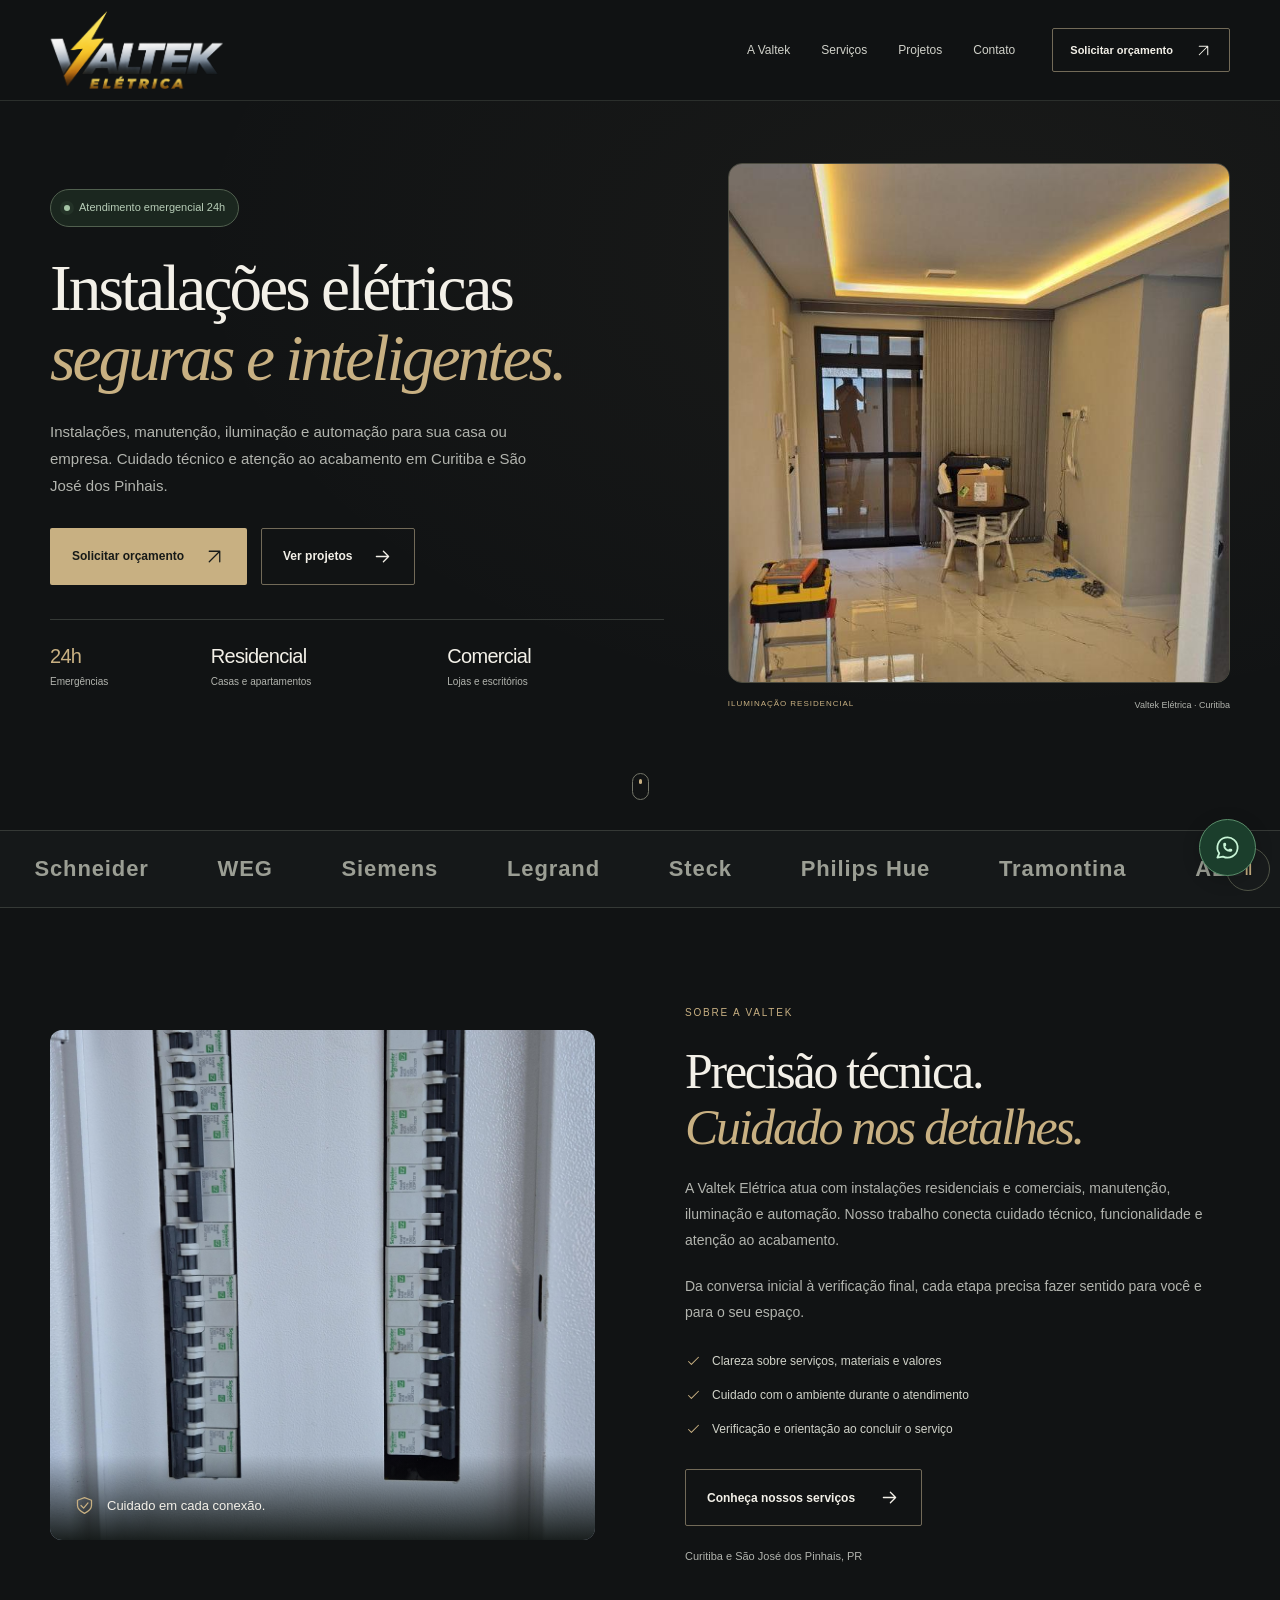
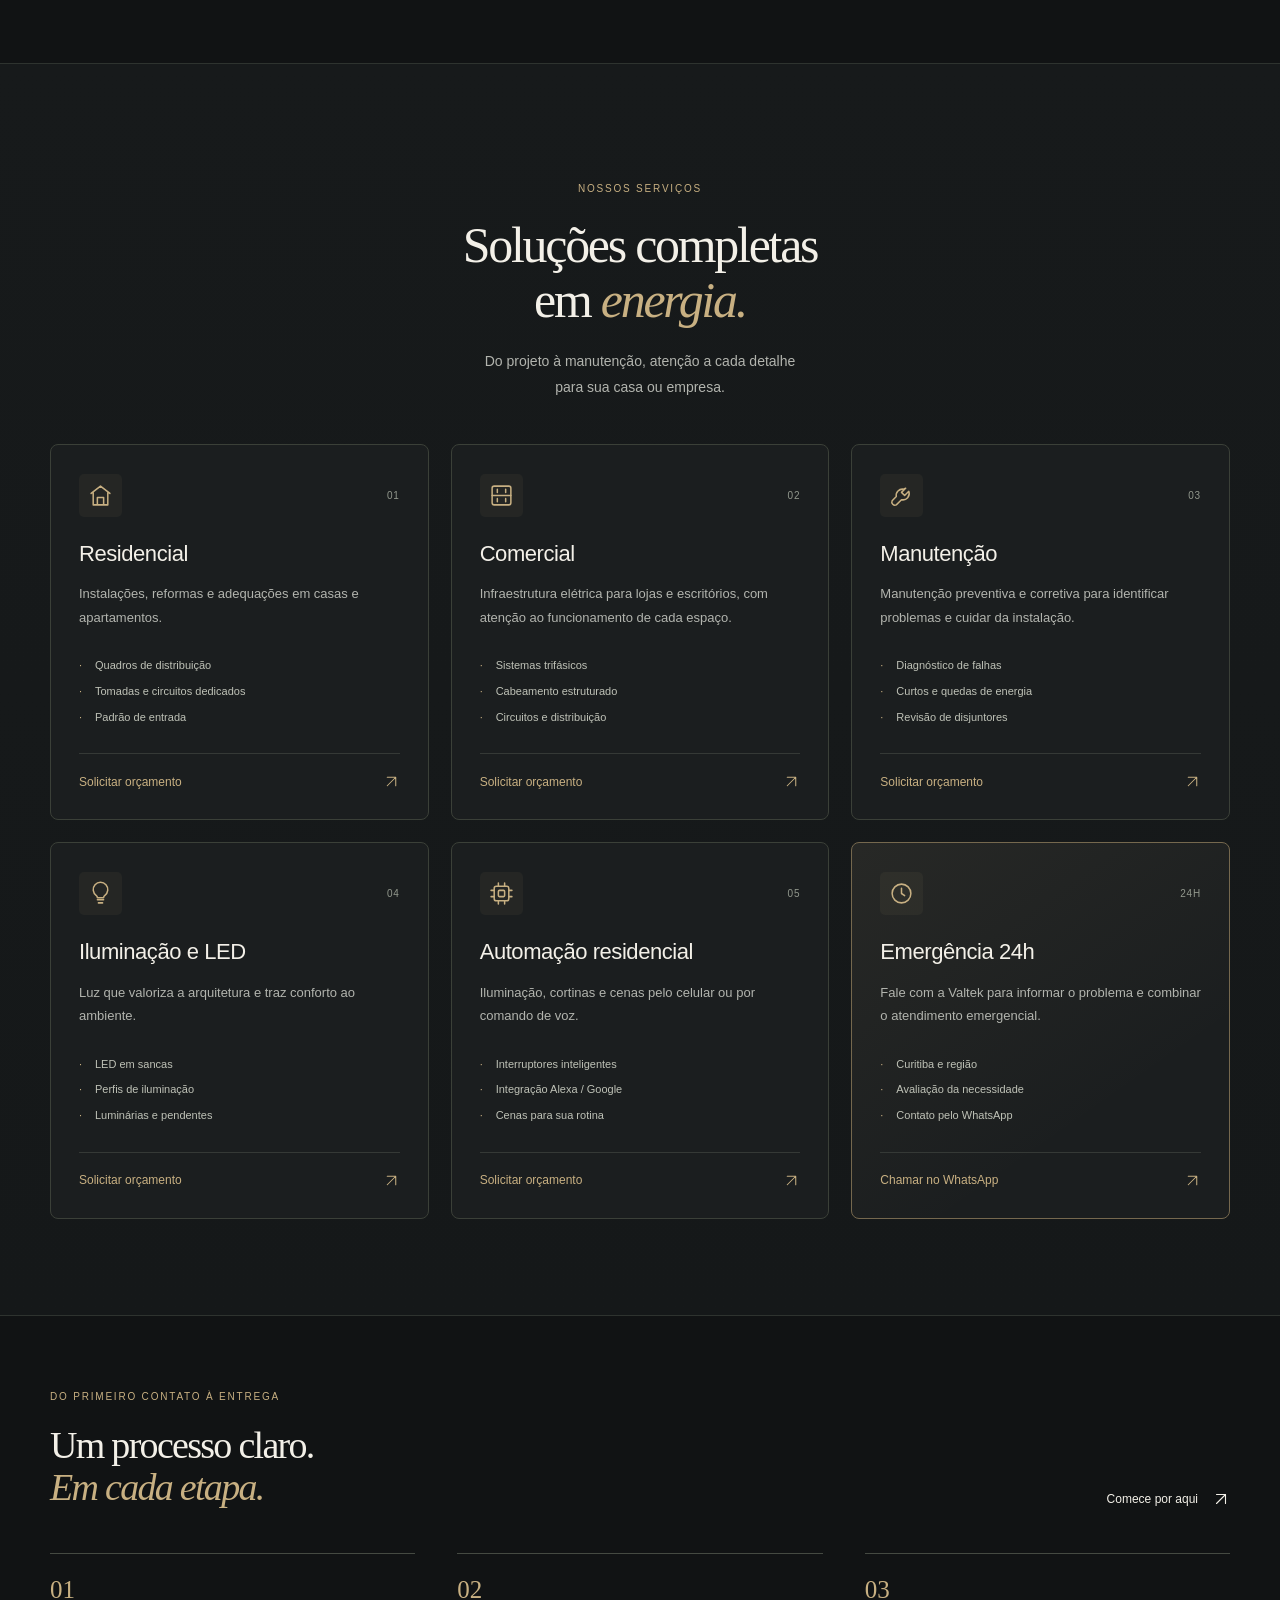
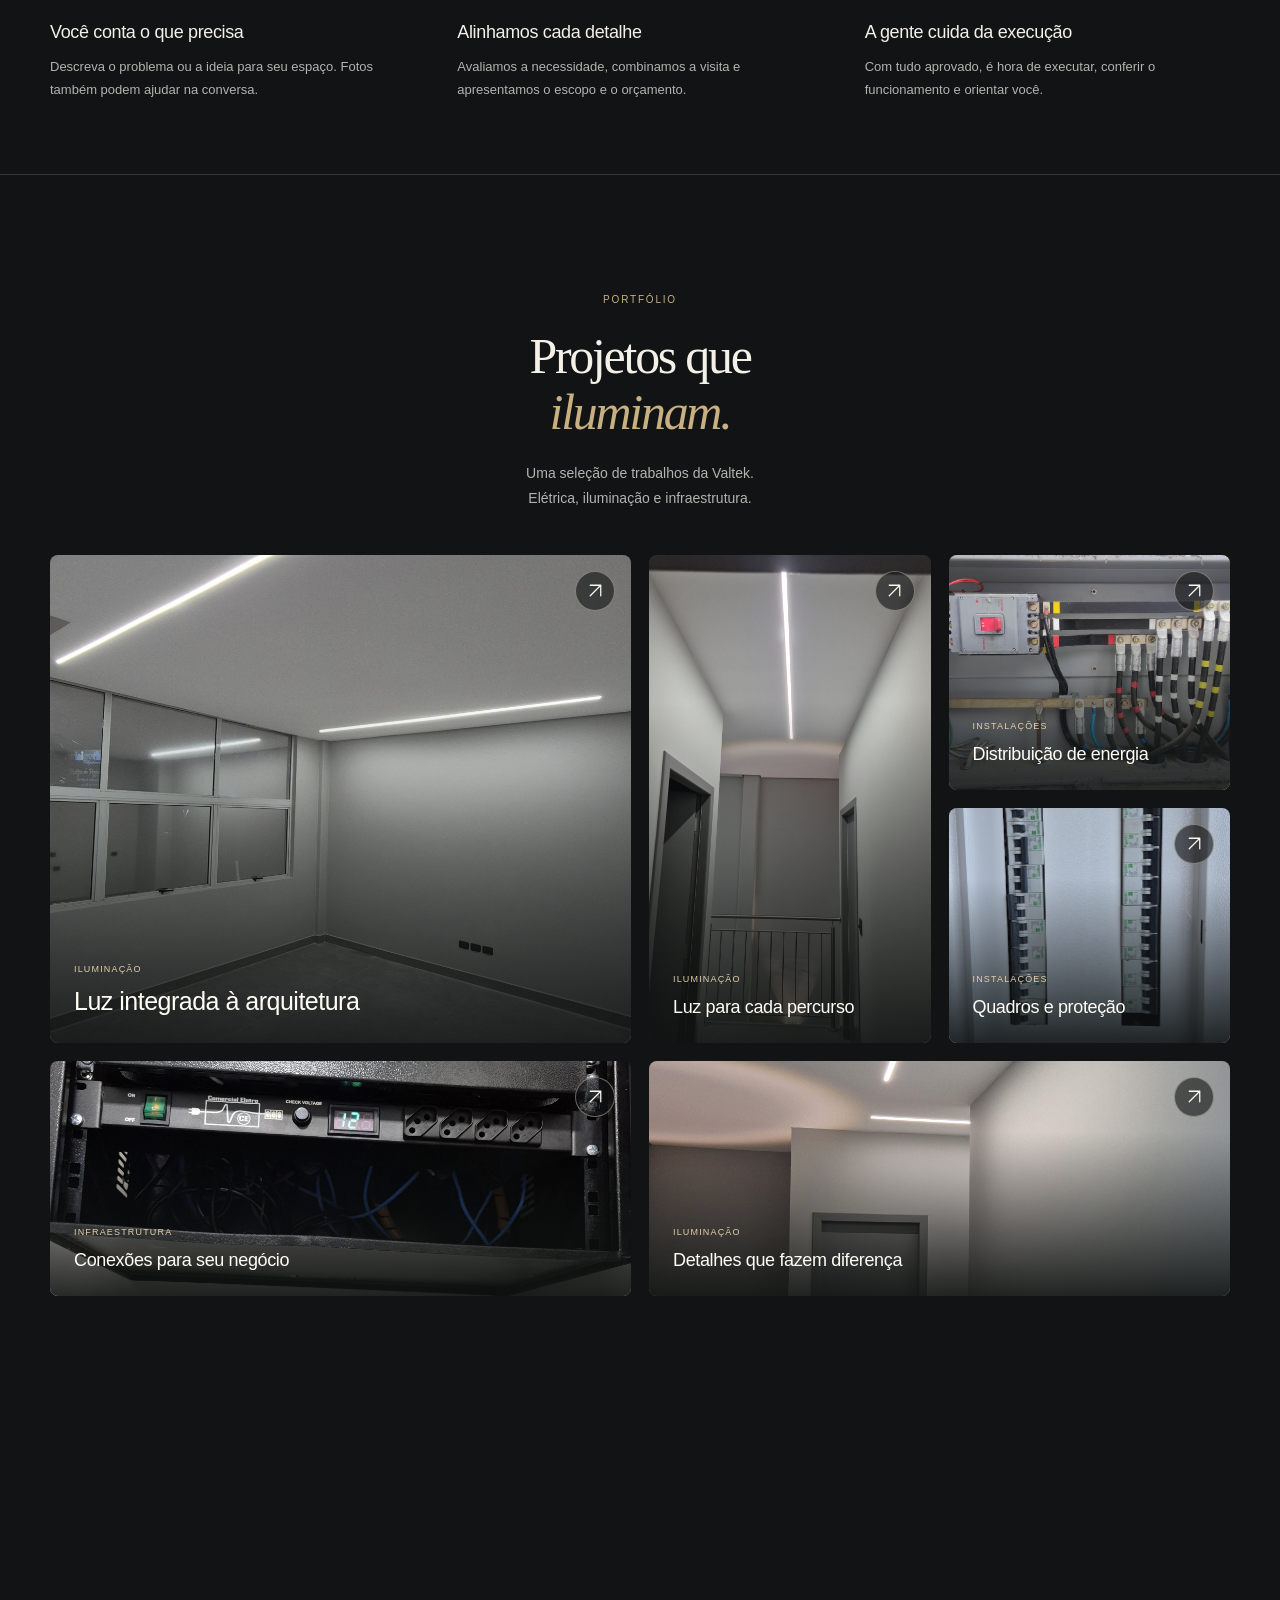
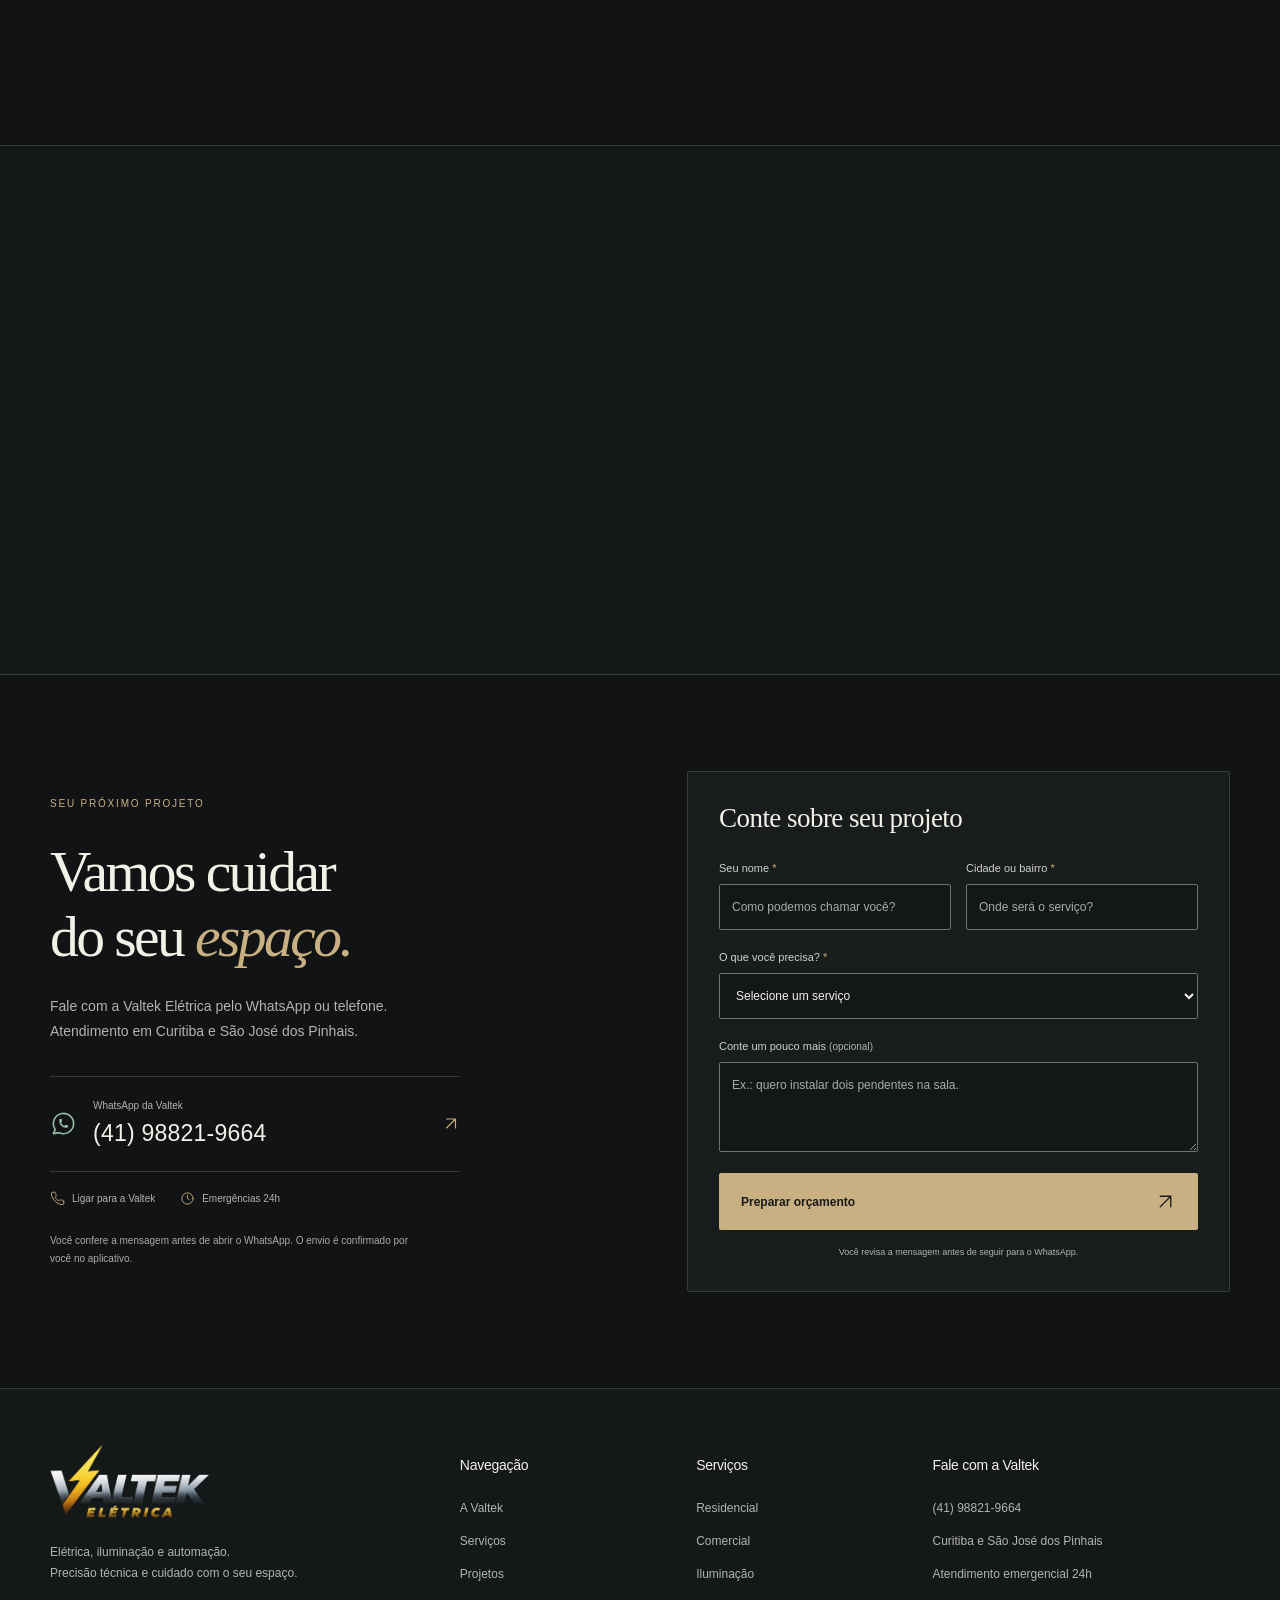
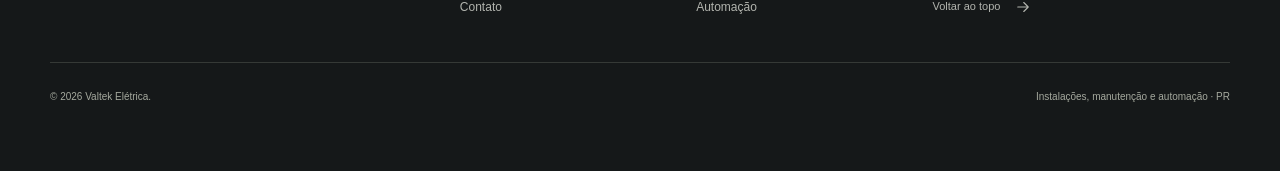
==== commit f78e73a8: "Publica novo visual Valtek e preserva a versão anterior" ====
--- a/index.html
+++ b/index.html
@@ -1,527 +1,112 @@
 <!DOCTYPE html>
 <html lang="pt-BR">
 <head>
-  <meta charset="UTF-8">
-  <meta name="viewport" content="width=device-width, initial-scale=1.0">
-  <title>Valtek Elétrica | Eletricista 24h em Curitiba e Região</title>
-  <meta name="description" content="Valtek Elétrica — Eletricista profissional 24h certificado NR-10. Instalações residenciais, comerciais, manutenção e projetos luminotécnicos com segurança, rapidez e garantia.">
-  <meta name="theme-color" content="#05070D">
-
-  <script>document.documentElement.classList.add('js');</script>
-
-  <link rel="preconnect" href="https://fonts.googleapis.com">
-  <link rel="preconnect" href="https://fonts.gstatic.com" crossorigin>
-  <link href="https://fonts.googleapis.com/css2?family=Inter:wght@300;400;500;600;700&family=Space+Grotesk:wght@400;500;600;700&display=swap" rel="stylesheet">
-
-  <link rel="stylesheet" href="style.css">
-  <script src="script.js" defer></script>
+  <meta charset="utf-8">
+  <meta name="viewport" content="width=device-width, initial-scale=1">
+  <meta name="theme-color" content="#111314">
+  <meta name="color-scheme" content="dark">
+  <meta name="description" content="Valtek Elétrica em Curitiba e São José dos Pinhais. Instalações residenciais e comerciais, manutenção, iluminação LED, automação e atendimento emergencial 24h.">
+  <title>Valtek Elétrica — Eletricista em Curitiba e região</title>
+  <link rel="icon" href="assets/logo-valtek-translucida.png" type="image/png">
+  <link rel="stylesheet" href="estilo.css">
+  <script src="config.js" defer></script>
+  <script src="site.js" defer></script>
 </head>
 <body>
-
-  <!-- ===== SVG SPRITE ===== -->
-  <svg xmlns="http://www.w3.org/2000/svg" style="display:none">
-    <symbol id="i-bolt" viewBox="0 0 24 24"><path d="M13 2 3 14h9l-1 8 10-12h-9l1-8z"/></symbol>
-    <symbol id="i-home" viewBox="0 0 24 24"><path d="M3 10.5 12 3l9 7.5V20a1 1 0 0 1-1 1h-5v-6H9v6H4a1 1 0 0 1-1-1z"/></symbol>
-    <symbol id="i-building" viewBox="0 0 24 24"><path d="M4 21V5a2 2 0 0 1 2-2h8a2 2 0 0 1 2 2v16"/><path d="M16 9h2a2 2 0 0 1 2 2v10"/><path d="M3 21h18"/><path d="M8 7h4M8 11h4M8 15h4"/></symbol>
-    <symbol id="i-wrench" viewBox="0 0 24 24"><path d="M14.7 6.3a1 1 0 0 0 0 1.4l1.6 1.6a1 1 0 0 0 1.4 0l3.77-3.77a6 6 0 0 1-7.94 7.94l-6.91 6.91a2.12 2.12 0 0 1-3-3l6.91-6.91a6 6 0 0 1 7.94-7.94l-3.76 3.76z"/></symbol>
-    <symbol id="i-bulb" viewBox="0 0 24 24"><path d="M9 18h6M10 22h4"/><path d="M12 2a7 7 0 0 0-4 12.7c.6.5 1 1.3 1 2.3h6c0-1 .4-1.8 1-2.3A7 7 0 0 0 12 2z"/></symbol>
-    <symbol id="i-chip" viewBox="0 0 24 24"><rect x="4" y="4" width="16" height="16" rx="2"/><rect x="9" y="9" width="6" height="6" rx="1"/><path d="M9 1v3M15 1v3M9 20v3M15 20v3M20 9h3M20 14h3M1 9h3M1 14h3"/></symbol>
-    <symbol id="i-siren" viewBox="0 0 24 24"><path d="M7 18v-6a5 5 0 0 1 10 0v6"/><path d="M5 21a1 1 0 0 1-1-1v-1a2 2 0 0 1 2-2h12a2 2 0 0 1 2 2v1a1 1 0 0 1-1 1z"/><path d="M21 12h1M18.5 4.5 18 5M2 12h1M12 2v1M4.93 4.93l.71.71"/></symbol>
-    <symbol id="i-shield" viewBox="0 0 24 24"><path d="M12 22s8-4 8-10V5l-8-3-8 3v7c0 6 8 10 8 10z"/><path d="m9 12 2 2 4-4"/></symbol>
-    <symbol id="i-check" viewBox="0 0 24 24"><path d="M20 6 9 17l-5-5"/></symbol>
-    <symbol id="i-arrow" viewBox="0 0 24 24"><path d="M5 12h14M12 5l7 7-7 7"/></symbol>
-    <symbol id="i-expand" viewBox="0 0 24 24"><path d="M15 3h6v6M9 21H3v-6M21 3l-7 7M3 21l7-7"/></symbol>
-    <symbol id="i-close" viewBox="0 0 24 24"><path d="M18 6 6 18M6 6l12 12"/></symbol>
-    <symbol id="i-clock" viewBox="0 0 24 24"><circle cx="12" cy="12" r="10"/><path d="M12 6v6l4 2"/></symbol>
-    <symbol id="i-whatsapp" viewBox="0 0 24 24"><path d="M3 21l1.65-3.8a9 9 0 1 1 3.4 2.9L3 21"/><path d="M9 10a.5.5 0 0 0 1 0V9a.5.5 0 0 0-1 0v1a5 5 0 0 0 5 5h1a.5.5 0 0 0 0-1h-1a.5.5 0 0 0 0 1"/></symbol>
-    <symbol id="i-phone" viewBox="0 0 24 24"><path d="M22 16.92v3a2 2 0 0 1-2.18 2 19.79 19.79 0 0 1-8.63-3.07 19.5 19.5 0 0 1-6-6 19.79 19.79 0 0 1-3.07-8.67A2 2 0 0 1 4.11 2h3a2 2 0 0 1 2 1.72 12.84 12.84 0 0 0 .7 2.81 2 2 0 0 1-.45 2.11L8.09 9.91a16 16 0 0 0 6 6l1.27-1.27a2 2 0 0 1 2.11-.45 12.84 12.84 0 0 0 2.81.7A2 2 0 0 1 22 16.92z"/></symbol>
-    <symbol id="i-mail" viewBox="0 0 24 24"><rect x="2" y="4" width="20" height="16" rx="2"/><path d="m22 7-10 6L2 7"/></symbol>
-    <symbol id="i-pin" viewBox="0 0 24 24"><path d="M20 10c0 6-8 12-8 12s-8-6-8-12a8 8 0 0 1 16 0z"/><circle cx="12" cy="10" r="3"/></symbol>
-    <symbol id="i-instagram" viewBox="0 0 24 24"><rect x="2" y="2" width="20" height="20" rx="5"/><circle cx="12" cy="12" r="4"/><path d="M17.5 6.5h.01"/></symbol>
-    <symbol id="i-facebook" viewBox="0 0 24 24"><path d="M18 2h-3a5 5 0 0 0-5 5v3H7v4h3v8h4v-8h3l1-4h-4V7a1 1 0 0 1 1-1h3z"/></symbol>
-    <symbol id="i-linkedin" viewBox="0 0 24 24"><path d="M16 8a6 6 0 0 1 6 6v7h-4v-7a2 2 0 0 0-4 0v7h-4v-7a6 6 0 0 1 6-6z"/><rect x="2" y="9" width="4" height="12"/><circle cx="4" cy="4" r="2"/></symbol>
-    <symbol id="i-youtube" viewBox="0 0 24 24"><path d="M2.5 17a24 24 0 0 1 0-10 2 2 0 0 1 1.4-1.4 49.6 49.6 0 0 1 16.2 0A2 2 0 0 1 21.5 7a24 24 0 0 1 0 10 2 2 0 0 1-1.4 1.4 49.6 49.6 0 0 1-16.2 0A2 2 0 0 1 2.5 17"/><path d="m10 15 5-3-5-3z"/></symbol>
+  <a class="pular" href="#conteudo">Pular para o conteúdo</a>
+  <svg class="biblioteca-icones" aria-hidden="true" xmlns="http://www.w3.org/2000/svg">
+    <symbol id="raio" viewBox="0 0 24 24"><path d="m13 2-9 12h7l-1 8 10-13h-7l1-7Z"/></symbol>
+    <symbol id="seta" viewBox="0 0 24 24"><path d="M5 12h14m-6-6 6 6-6 6"/></symbol>
+    <symbol id="diagonal" viewBox="0 0 24 24"><path d="M6 18 18 6M6 6h12v12"/></symbol>
+    <symbol id="check" viewBox="0 0 24 24"><path d="m5 12 4 4L19 6"/></symbol>
+    <symbol id="escudo" viewBox="0 0 24 24"><path d="m12 3 8 3v6c0 5-8 9-8 9s-8-4-8-9V6l8-3Z"/><path d="m8 12 3 3 5-6"/></symbol>
+    <symbol id="tomada" viewBox="0 0 24 24"><rect x="3" y="3" width="18" height="18" rx="4"/><path d="M8 9v3m8-3v3m-4 3v1"/></symbol>
+    <symbol id="lampada" viewBox="0 0 24 24"><path d="M9 18h6m-5 3h4M8 14a7 7 0 1 1 8 0c-1 1-1 2-1 2H9s0-1-1-2Z"/></symbol>
+    <symbol id="ferramenta" viewBox="0 0 24 24"><path d="M14 6a6 6 0 0 0-7 7L3 17a3 3 0 0 0 4 4l5-5a6 6 0 0 0 7-8l-4 4-3-3 4-4Z"/></symbol>
+    <symbol id="quadro" viewBox="0 0 24 24"><rect x="3" y="3" width="18" height="18" rx="2"/><path d="M3 12h18M8 6v3m8-3v3m-8 6v3m8-3v3"/></symbol>
+    <symbol id="casa" viewBox="0 0 24 24"><path d="m3 10 9-7 9 7M5 9v12h14V9m-10 12v-7h6v7"/></symbol>
+    <symbol id="mensagem" viewBox="0 0 24 24"><path d="M21 11a9 9 0 0 1-13 8l-5 2 1-5a9 9 0 1 1 17-5Z"/><path d="M8 10h8m-8 4h5"/></symbol>
+    <symbol id="whatsapp" viewBox="0 0 24 24"><path d="M3 21l1.65-3.8a9 9 0 1 1 3.4 2.9L3 21"/><path d="M9 10a.5.5 0 0 0 1 0V9a.5.5 0 0 0-1 0v1a5 5 0 0 0 5 5h1a.5.5 0 0 0 0-1h-1a.5.5 0 0 0 0 1"/></symbol>
+    <symbol id="telefone" viewBox="0 0 24 24"><path d="M22 16.92v3a2 2 0 0 1-2.18 2 19.79 19.79 0 0 1-8.63-3.07 19.5 19.5 0 0 1-6-6 19.79 19.79 0 0 1-3.07-8.67A2 2 0 0 1 4.11 2h3a2 2 0 0 1 2 1.72 12.84 12.84 0 0 0 .7 2.81 2 2 0 0 1-.45 2.11L8.09 9.91a16 16 0 0 0 6 6l1.27-1.27a2 2 0 0 1 2.11-.45 12.84 12.84 0 0 0 2.81.7A2 2 0 0 1 22 16.92z"/></symbol>
+    <symbol id="automacao" viewBox="0 0 24 24"><rect x="5" y="5" width="14" height="14" rx="2"/><rect x="9" y="9" width="6" height="6" rx="1"/><path d="M9 2v3m6-3v3M9 19v3m6-3v3M2 9h3m-3 6h3m14-6h3m-3 6h3"/></symbol>
+    <symbol id="relogio" viewBox="0 0 24 24"><circle cx="12" cy="12" r="9"/><path d="M12 7v5l3 2"/></symbol>
   </svg>
 
-  <a class="skip-link" href="#main">Pular para o conteúdo</a>
-
-  <!-- ================= HEADER ================= -->
-  <header class="header" id="header">
-    <div class="container header__inner">
-      <a href="#inicio" class="logo" aria-label="Valtek Elétrica — voltar ao início">
-        <img src="img/logo_valtek.png" alt="Valtek Elétrica" style="max-height: 42px; width: auto; display: block; filter: drop-shadow(0 0 10px rgba(251,191,36,0.3));">
-      </a>
-
-      <nav class="nav" id="nav" aria-label="Navegação principal">
-        <ul class="nav__list">
-          <li><a href="#sobre" class="nav__link">Sobre</a></li>
-          <li><a href="#servicos" class="nav__link">Serviços</a></li>
-          <li><a href="#projetos" class="nav__link">Projetos</a></li>
-          <li><a href="#contato" class="nav__link">Contatos</a></li>
-        </ul>
-        <a href="#contato" class="btn btn--primary nav__cta-mobile">
-          Solicitar Orçamento <svg class="icon"><use href="#i-arrow"/></svg>
-        </a>
+  <header class="cabecalho">
+    <div class="container navegacao">
+      <a class="marca marca-valtek" href="#inicio" aria-label="Valtek Elétrica, início"><span class="marca-recorte"><img src="assets/logo-valtek-translucida.png" alt="Valtek Elétrica" width="1655" height="950"></span></a>
+      <button class="menu-botao" type="button" aria-expanded="false" aria-controls="menu" aria-label="Abrir menu"><span></span><span></span></button>
+      <nav id="menu" class="menu" aria-label="Menu principal">
+        <a href="#sobre">A Valtek</a><a href="#servicos">Serviços</a><a href="#projetos">Projetos</a><a href="#contato">Contato</a>
+        <a class="botao botao-escuro botao-nav" href="#contato">Solicitar orçamento <svg class="icone"><use href="#diagonal"/></svg></a>
       </nav>
-
-      <div class="header__actions">
-        <a href="#contato" class="btn btn--primary btn--sm header__cta">
-          <svg class="icon icon--fill"><use href="#i-bolt"/></svg> Solicitar Orçamento
-        </a>
-        <button class="menu-toggle" id="menuToggle" aria-label="Abrir menu" aria-expanded="false" aria-controls="nav">
-          <span></span><span></span><span></span>
-        </button>
-      </div>
     </div>
   </header>
 
-  <main id="main">
-
-    <!-- ================= HERO ================= -->
-    <section class="hero" id="inicio">
-      <div class="hero__bg" aria-hidden="true">
-        <div class="hero__grid"></div>
-        <div class="hero__glow hero__glow--1"></div>
-        <div class="hero__glow hero__glow--2"></div>
-        <span class="hero__beam hero__beam--h1"></span>
-        <span class="hero__beam hero__beam--h2"></span>
-        <span class="hero__beam hero__beam--v1"></span>
-      </div>
-
-      <div class="container hero__inner">
-        <div class="hero__content">
-          <span class="badge reveal"><span class="badge__dot"></span>Atendimento emergencial 24h</span>
-
-          <h1 class="hero__title reveal" style="--d:1">
-            Instalações Elétricas
-            <span class="text-gradient">Seguras e Inteligentes</span>
-          </h1>
-
-          <p class="hero__subtitle reveal" style="--d:2">
-            Engenharia elétrica de alto padrão para residências e empresas. Técnicos certificados NR-10,
-            materiais homologados e garantia por escrito — com a rapidez que o seu projeto exige.
-          </p>
-
-          <div class="hero__actions reveal" style="--d:3">
-            <a href="#contato" class="btn btn--primary btn--lg">
-              Solicitar Orçamento <svg class="icon"><use href="#i-arrow"/></svg>
-            </a>
-            <a href="#projetos" class="btn btn--ghost btn--lg">Ver Projetos</a>
-          </div>
-
-          <ul class="hero__stats reveal" style="--d:4">
-            <li><strong data-count="15" data-suffix="+">15+</strong><span>Anos de experiência</span></li>
-            <li><strong data-count="2500" data-suffix="+">2.500+</strong><span>Projetos entregues</span></li>
-            <li><strong data-count="98" data-suffix="%">98%</strong><span>Clientes satisfeitos</span></li>
-            <li><strong data-count="24" data-suffix="h">24h</strong><span>Suporte emergencial</span></li>
-          </ul>
+  <main id="conteudo">
+<section class="hero" id="inicio" aria-labelledby="titulo-principal">
+      <div class="hero-fundo" aria-hidden="true"></div>
+      <div class="container hero-grade">
+        <div class="hero-texto">
+          <p class="disponibilidade entrada"><span></span> Atendimento emergencial 24h</p>
+          <h1 id="titulo-principal" class="entrada">Instalações elétricas<br><em>seguras e inteligentes.</em></h1>
+          <p class="hero-descricao entrada">Instalações, manutenção, iluminação e automação para sua casa ou empresa. Cuidado técnico e atenção ao acabamento em Curitiba e São José dos Pinhais.</p>
+          <div class="hero-acoes entrada"><a class="botao botao-laranja" href="#contato">Solicitar orçamento <svg class="icone" aria-hidden="true"><use href="#diagonal"/></svg></a><a class="botao botao-escuro" href="#projetos">Ver projetos <svg class="icone" aria-hidden="true"><use href="#seta"/></svg></a></div>
+          <ul class="hero-destaques entrada"><li><strong><span data-contagem="24" aria-hidden="true">24</span><span aria-hidden="true">h</span><span class="sr-only">24 horas</span></strong><span>Emergências</span></li><li><strong>Residencial</strong><span>Casas e apartamentos</span></li><li><strong>Comercial</strong><span>Lojas e escritórios</span></li></ul>
         </div>
-
-        <div class="hero__visual reveal" style="--d:2">
-          <div class="hero__image media">
-            <img src="img/foto_quem_somos.jpg"
-                 alt="Iluminação LED em sanca de gesso e ferramentas de trabalho"
-                 width="800" height="1000" fetchpriority="high">
-          </div>
-
-          <!-- Cards flutuantes removidos -->
+        <div class="hero-visual entrada">
+          <figure class="foto-moldura"><img class="foto-principal" src="assets/foto_quem_somos.jpg" alt="Iluminação LED em sanca de gesso, do portfólio da Valtek Elétrica" width="675" height="1200" fetchpriority="high"></figure>
+          <div class="foto-caption"><span>ILUMINAÇÃO RESIDENCIAL</span><span>Valtek Elétrica · Curitiba</span></div>
         </div>
       </div>
+      <a class="rolar" href="#sobre" aria-label="Conhecer a Valtek"><span></span></a>
+    </section>
+    <div class="faixa-marcas" aria-label="Marcas com que trabalhamos"><div class="faixa-trilho">
+      <ul><li>Schneider</li><li>WEG</li><li>Siemens</li><li>Legrand</li><li>Steck</li><li>Philips Hue</li><li>Tramontina</li><li>ABB</li></ul>
+      <ul aria-hidden="true"><li>Schneider</li><li>WEG</li><li>Siemens</li><li>Legrand</li><li>Steck</li><li>Philips Hue</li><li>Tramontina</li><li>ABB</li></ul>
+    </div></div>
 
-      <a href="#sobre" class="scroll-indicator" aria-label="Rolar para a próxima seção"><span></span></a>
+<section class="secao container sobre" id="sobre" aria-labelledby="titulo-sobre">
+      <figure class="sobre-imagem entrada"><img src="assets/trabalho-quadro-distribuicao.jpg" alt="Quadro de distribuição elétrica do portfólio da Valtek" width="2252" height="4000" loading="lazy"><figcaption><svg class="icone" aria-hidden="true"><use href="#escudo"/></svg> Cuidado em cada conexão.</figcaption></figure>
+      <div class="sobre-texto entrada"><p class="sobretitulo">SOBRE A VALTEK</p><h2 id="titulo-sobre">Precisão técnica.<br><em>Cuidado nos detalhes.</em></h2><p>A Valtek Elétrica atua com instalações residenciais e comerciais, manutenção, iluminação e automação. Nosso trabalho conecta cuidado técnico, funcionalidade e atenção ao acabamento.</p><p>Da conversa inicial à verificação final, cada etapa precisa fazer sentido para você e para o seu espaço.</p><ul class="lista-cuidado"><li><svg class="icone" aria-hidden="true"><use href="#check"/></svg> Clareza sobre serviços, materiais e valores</li><li><svg class="icone" aria-hidden="true"><use href="#check"/></svg> Cuidado com o ambiente durante o atendimento</li><li><svg class="icone" aria-hidden="true"><use href="#check"/></svg> Verificação e orientação ao concluir o serviço</li></ul><a class="botao botao-escuro" href="#servicos">Conheça nossos serviços <svg class="icone" aria-hidden="true"><use href="#seta"/></svg></a><p class="sobre-local">Curitiba e São José dos Pinhais, PR</p></div>
     </section>
 
-    <!-- ================= MARCAS ================= -->
-    <div class="brands" aria-label="Marcas com que trabalhamos">
-      <div class="brands__track">
-        <ul class="brands__list">
-          <li>Schneider</li><li>WEG</li><li>Siemens</li><li>Legrand</li><li>Steck</li><li>Philips Hue</li><li>Tramontina</li><li>ABB</li>
-        </ul>
-        <ul class="brands__list" aria-hidden="true">
-          <li>Schneider</li><li>WEG</li><li>Siemens</li><li>Legrand</li><li>Steck</li><li>Philips Hue</li><li>Tramontina</li><li>ABB</li>
-        </ul>
-      </div>
-    </div>
+<section class="secao servicos" id="servicos" aria-labelledby="titulo-servicos"><div class="container">
+      <div class="cabecalho-secao centralizado entrada"><p class="sobretitulo">NOSSOS SERVIÇOS</p><h2 id="titulo-servicos">Soluções completas<br>em <em>energia.</em></h2><p>Do projeto à manutenção, atenção a cada detalhe<br>para sua casa ou empresa.</p></div>
+      <div class="servicos-grade"><article class="servico entrada"><div class="servico-topo"><svg class="icone" aria-hidden="true"><use href="#casa"/></svg><span>01</span></div><h3>Residencial</h3><p>Instalações, reformas e adequações em casas e apartamentos.</p><ul class="servico-lista"><li>Quadros de distribuição</li><li>Tomadas e circuitos dedicados</li><li>Padrão de entrada</li></ul><a class="servico-link" href="#contato" data-servico="Instalações residenciais">Solicitar orçamento <svg class="icone" aria-hidden="true"><use href="#diagonal"/></svg></a></article>
+<article class="servico entrada"><div class="servico-topo"><svg class="icone" aria-hidden="true"><use href="#quadro"/></svg><span>02</span></div><h3>Comercial</h3><p>Infraestrutura elétrica para lojas e escritórios, com atenção ao funcionamento de cada espaço.</p><ul class="servico-lista"><li>Sistemas trifásicos</li><li>Cabeamento estruturado</li><li>Circuitos e distribuição</li></ul><a class="servico-link" href="#contato" data-servico="Instalações comerciais">Solicitar orçamento <svg class="icone" aria-hidden="true"><use href="#diagonal"/></svg></a></article>
+<article class="servico entrada"><div class="servico-topo"><svg class="icone" aria-hidden="true"><use href="#ferramenta"/></svg><span>03</span></div><h3>Manutenção</h3><p>Manutenção preventiva e corretiva para identificar problemas e cuidar da instalação.</p><ul class="servico-lista"><li>Diagnóstico de falhas</li><li>Curtos e quedas de energia</li><li>Revisão de disjuntores</li></ul><a class="servico-link" href="#contato" data-servico="Manutenção elétrica">Solicitar orçamento <svg class="icone" aria-hidden="true"><use href="#diagonal"/></svg></a></article>
+<article class="servico entrada"><div class="servico-topo"><svg class="icone" aria-hidden="true"><use href="#lampada"/></svg><span>04</span></div><h3>Iluminação e LED</h3><p>Luz que valoriza a arquitetura e traz conforto ao ambiente.</p><ul class="servico-lista"><li>LED em sancas</li><li>Perfis de iluminação</li><li>Luminárias e pendentes</li></ul><a class="servico-link" href="#contato" data-servico="Iluminação e LED">Solicitar orçamento <svg class="icone" aria-hidden="true"><use href="#diagonal"/></svg></a></article>
+<article class="servico entrada"><div class="servico-topo"><svg class="icone" aria-hidden="true"><use href="#automacao"/></svg><span>05</span></div><h3>Automação residencial</h3><p>Iluminação, cortinas e cenas pelo celular ou por comando de voz.</p><ul class="servico-lista"><li>Interruptores inteligentes</li><li>Integração Alexa / Google</li><li>Cenas para sua rotina</li></ul><a class="servico-link" href="#contato" data-servico="Automação residencial">Solicitar orçamento <svg class="icone" aria-hidden="true"><use href="#diagonal"/></svg></a></article>
+<article class="servico entrada servico-destaque"><div class="servico-topo"><svg class="icone" aria-hidden="true"><use href="#relogio"/></svg><span>24H</span></div><h3>Emergência 24h</h3><p>Fale com a Valtek para informar o problema e combinar o atendimento emergencial.</p><ul class="servico-lista"><li>Curitiba e região</li><li>Avaliação da necessidade</li><li>Contato pelo WhatsApp</li></ul><a class="servico-link" href="https://wa.me/5541988219664" data-whatsapp="Olá, Valtek! Preciso de atendimento emergencial." target="_blank" rel="noopener noreferrer">Chamar no WhatsApp <svg class="icone" aria-hidden="true"><use href="#diagonal"/></svg></a></article>
+      </div></div></section>
 
-    <!-- ================= SOBRE ================= -->
-    <section class="section about" id="sobre">
-      <div class="container about__inner">
-        <div class="about__media reveal">
-          <div class="about__image media">
-            <img src="img/trabalho-quadro-distribuicao.jpg"
-                 alt="Eletricista profissional realizando instalação em quadro de distribuição"
-                 width="800" height="1000" loading="lazy">
-          </div>
-          <div class="about__badge glass">
-            <strong class="text-gradient">15+</strong>
-            <span>anos acendendo<br>a confiança</span>
-          </div>
-        </div>
+<section class="processo" id="como-funciona" aria-labelledby="titulo-processo"><div class="container"><div class="cabecalho-secao entrada"><div><p class="sobretitulo">DO PRIMEIRO CONTATO À ENTREGA</p><h2 id="titulo-processo">Um processo claro.<br><em>Em cada etapa.</em></h2></div><a class="link-simples" href="#contato">Comece por aqui <svg class="icone"><use href="#diagonal"/></svg></a></div><ol class="passos"><li class="entrada"><span class="numero-passo">01</span><h3>Você conta o que precisa</h3><p>Descreva o problema ou a ideia para seu espaço. Fotos também podem ajudar na conversa.</p></li><li class="entrada"><span class="numero-passo">02</span><h3>Alinhamos cada detalhe</h3><p>Avaliamos a necessidade, combinamos a visita e apresentamos o escopo e o orçamento.</p></li><li class="entrada"><span class="numero-passo">03</span><h3>A gente cuida da execução</h3><p>Com tudo aprovado, é hora de executar, conferir o funcionamento e orientar você.</p></li></ol></div></section>
 
-        <div class="about__content">
-          <span class="eyebrow reveal">Sobre nós</span>
-          <h2 class="section__title reveal" style="--d:1">Precisão técnica com <span class="text-gradient">padrão de excelência</span></h2>
-          <p class="section__desc reveal" style="--d:2">
-            A Valtek Elétrica nasceu para elevar o padrão dos serviços elétricos. Unimos rigor normativo,
-            tecnologia de ponta e acabamento impecável para entregar instalações que são, ao mesmo tempo,
-            seguras, eficientes e bonitas.
-          </p>
+<section class="secao container projetos" id="projetos" aria-labelledby="titulo-projetos"><div class="cabecalho-secao centralizado entrada"><p class="sobretitulo">PORTFÓLIO</p><h2 id="titulo-projetos">Projetos que<br><em>iluminam.</em></h2><p>Uma seleção de trabalhos da Valtek.<br>Elétrica, iluminação e infraestrutura.</p></div><div class="projetos-grade"><figure class="projeto entrada projeto-grande"><a href="assets/trabalho-iluminacao-led.jpg" data-galeria target="_blank" rel="noopener noreferrer" aria-label="Ampliar foto: Luz integrada à arquitetura"><img src="assets/trabalho-iluminacao-led.jpg" alt="Perfis de LED instalados no teto de um ambiente comercial" width="2252" height="4000" loading="lazy"><span class="ampliar" aria-hidden="true"><svg class="icone" aria-hidden="true"><use href="#diagonal"/></svg></span></a><figcaption><span>Iluminação</span><h3>Luz integrada à arquitetura</h3></figcaption></figure>
+<figure class="projeto entrada projeto-alto"><a href="assets/trabalho-iluminacao-escada.jpg" data-galeria target="_blank" rel="noopener noreferrer" aria-label="Ampliar foto: Luz para cada percurso"><img src="assets/trabalho-iluminacao-escada.jpg" alt="Perfil de LED no teto e iluminação junto à escada" width="2252" height="4000" loading="lazy"><span class="ampliar" aria-hidden="true"><svg class="icone" aria-hidden="true"><use href="#diagonal"/></svg></span></a><figcaption><span>Iluminação</span><h3>Luz para cada percurso</h3></figcaption></figure>
+<figure class="projeto entrada "><a href="assets/trabalho-iluminacao-moderna.jpg" data-galeria target="_blank" rel="noopener noreferrer" aria-label="Ampliar foto: Distribuição de energia"><img src="assets/trabalho-iluminacao-moderna.jpg" alt="Painel elétrico com disjuntor geral, barramentos e cabos" width="1200" height="675" loading="lazy"><span class="ampliar" aria-hidden="true"><svg class="icone" aria-hidden="true"><use href="#diagonal"/></svg></span></a><figcaption><span>Instalações</span><h3>Distribuição de energia</h3></figcaption></figure>
+<figure class="projeto entrada "><a href="assets/trabalho-quadro-distribuicao.jpg" data-galeria target="_blank" rel="noopener noreferrer" aria-label="Ampliar foto: Quadros e proteção"><img src="assets/trabalho-quadro-distribuicao.jpg" alt="Quadro de distribuição com disjuntores e proteção elétrica" width="2252" height="4000" loading="lazy"><span class="ampliar" aria-hidden="true"><svg class="icone" aria-hidden="true"><use href="#diagonal"/></svg></span></a><figcaption><span>Instalações</span><h3>Quadros e proteção</h3></figcaption></figure>
+<figure class="projeto entrada projeto-largo"><a href="assets/trabalho-rack-rede.jpg" data-galeria target="_blank" rel="noopener noreferrer" aria-label="Ampliar foto: Conexões para seu negócio"><img src="assets/trabalho-rack-rede.jpg" alt="Rack com switches e cabeamento de rede organizado" width="2252" height="4000" loading="lazy"><span class="ampliar" aria-hidden="true"><svg class="icone" aria-hidden="true"><use href="#diagonal"/></svg></span></a><figcaption><span>Infraestrutura</span><h3>Conexões para seu negócio</h3></figcaption></figure>
+<figure class="projeto entrada projeto-largo"><a href="assets/trabalho-iluminacao-corredor.jpg" data-galeria target="_blank" rel="noopener noreferrer" aria-label="Ampliar foto: Detalhes que fazem diferença"><img src="assets/trabalho-iluminacao-corredor.jpg" alt="Perfis de LED no teto de corredor junto à escada" width="2252" height="4000" loading="lazy"><span class="ampliar" aria-hidden="true"><svg class="icone" aria-hidden="true"><use href="#diagonal"/></svg></span></a><figcaption><span>Iluminação</span><h3>Detalhes que fazem diferença</h3></figcaption></figure></div></section>
 
-          <ul class="about__features">
-            <li class="reveal" style="--d:2"><span class="check"><svg class="icon"><use href="#i-check"/></svg></span>Equipe certificada NR-10 e NR-35</li>
-            <li class="reveal" style="--d:3"><span class="check"><svg class="icon"><use href="#i-check"/></svg></span>Responsável técnico com registro no CREA</li>
-            <li class="reveal" style="--d:4"><span class="check"><svg class="icon"><use href="#i-check"/></svg></span>Materiais certificados pelo INMETRO</li>
-            <li class="reveal" style="--d:5"><span class="check"><svg class="icon"><use href="#i-check"/></svg></span>Garantia de serviço por escrito</li>
-          </ul>
+<section class="container emergencia entrada" aria-labelledby="titulo-emergencia"><div class="emergencia-texto"><span class="emergencia-icone"><svg class="icone" aria-hidden="true"><use href="#relogio"/></svg></span><div><p class="sobretitulo">ATENDIMENTO 24H</p><h2 id="titulo-emergencia">Precisou de ajuda?<br><em>Fale com a Valtek.</em></h2><p>Conte o que aconteceu e combine o atendimento<br>em Curitiba e São José dos Pinhais.</p></div></div><div class="emergencia-acoes"><a class="botao botao-laranja" href="https://wa.me/5541988219664" data-whatsapp="Olá, Valtek! Preciso de um atendimento emergencial." target="_blank" rel="noopener noreferrer"><svg class="icone" aria-hidden="true"><use href="#whatsapp"/></svg> WhatsApp</a><a class="botao botao-escuro" href="tel:+5541988219664"><svg class="icone" aria-hidden="true"><use href="#telefone"/></svg> Ligar agora</a></div></section>
 
-          <div class="about__actions reveal" style="--d:5">
-            <a href="#servicos" class="btn btn--ghost">Conheça nossos serviços <svg class="icon"><use href="#i-arrow"/></svg></a>
-          </div>
-        </div>
-      </div>
-    </section>
+<section class="duvidas secao" id="duvidas" aria-labelledby="titulo-duvidas"><div class="container duvidas-grade entrada"><div><p class="sobretitulo">PERGUNTAS FREQUENTES</p><h2 id="titulo-duvidas">Ficou alguma<br>dúvida?</h2><p>A conversa pode começar por aqui.</p><a class="link-simples" href="#contato">Tenho outra pergunta <svg class="icone"><use href="#seta"/></svg></a></div><div class="acordeao"><details><summary>Como funciona o orçamento?<span aria-hidden="true">+</span></summary><p>O primeiro passo é entender o serviço. Dependendo da situação, pode ser necessária uma visita para avaliar o local. Valores de visita, materiais e execução são combinados antes da aprovação.</p></details><details><summary>Vocês atendem residências e empresas?<span aria-hidden="true">+</span></summary><p>Sim. A Valtek atende casas, apartamentos, comércios e escritórios em Curitiba e São José dos Pinhais. Entre em contato para confirmar a disponibilidade para o seu endereço.</p></details><details><summary>Preciso comprar os materiais antes?<span aria-hidden="true">+</span></summary><p>O ideal é alinhar os materiais depois da avaliação. Assim, a lista de itens e a responsabilidade pela compra ficam definidas no orçamento, evitando compras desnecessárias.</p></details><details><summary>Posso solicitar uma avaliação sem saber o problema?<span aria-hidden="true">+</span></summary><p>Sim. Basta descrever o que você percebeu, como um ponto sem energia ou um disjuntor que desarma. Não é necessário identificar a causa para iniciar a conversa.</p></details></div></div></section>
 
-    <!-- ================= SERVIÇOS ================= -->
-    <section class="section section--alt services" id="servicos">
-      <div class="container">
-        <header class="section__head">
-          <span class="eyebrow reveal">Nossos serviços</span>
-          <h2 class="section__title reveal" style="--d:1">Soluções completas em <span class="text-gradient">energia</span></h2>
-          <p class="section__desc reveal" style="--d:2">Do projeto à manutenção, cuidamos de cada detalhe para que a energia flua com segurança e inteligência.</p>
-        </header>
-
-        <div class="services__grid">
-          <article class="service-card reveal" data-spotlight style="--d:1">
-            <div class="service-card__icon"><svg class="icon"><use href="#i-home"/></svg></div>
-            <h3 class="service-card__title">Residencial</h3>
-            <p class="service-card__text">Instalações completas, reformas e adequações para casas e apartamentos, com acabamento de alto padrão.</p>
-            <ul class="service-card__list">
-              <li>Quadros de distribuição</li><li>Tomadas e circuitos dedicados</li><li>Padrão de entrada</li>
-            </ul>
-            <a href="#contato" class="service-card__link">Solicitar <svg class="icon"><use href="#i-arrow"/></svg></a>
-          </article>
-
-          <article class="service-card reveal" data-spotlight style="--d:2">
-            <div class="service-card__icon"><svg class="icon"><use href="#i-building"/></svg></div>
-            <h3 class="service-card__title">Comercial</h3>
-            <p class="service-card__text">Infraestrutura elétrica robusta para lojas, escritórios e indústrias leves, dimensionada para crescer.</p>
-            <ul class="service-card__list">
-              <li>Sistemas trifásicos</li><li>Cabeamento estruturado</li><li>Laudos técnicos</li>
-            </ul>
-            <a href="#contato" class="service-card__link">Solicitar <svg class="icon"><use href="#i-arrow"/></svg></a>
-          </article>
-
-          <article class="service-card reveal" data-spotlight style="--d:3">
-            <div class="service-card__icon"><svg class="icon"><use href="#i-wrench"/></svg></div>
-            <h3 class="service-card__title">Manutenção</h3>
-            <p class="service-card__text">Manutenção preventiva e corretiva com diagnóstico preciso, evitando falhas e desperdício de energia.</p>
-            <ul class="service-card__list">
-              <li>Termografia</li><li>Correção de curtos e quedas</li><li>Revisão de disjuntores</li>
-            </ul>
-            <a href="#contato" class="service-card__link">Solicitar <svg class="icon"><use href="#i-arrow"/></svg></a>
-          </article>
-
-          <article class="service-card reveal" data-spotlight style="--d:1">
-            <div class="service-card__icon"><svg class="icon"><use href="#i-bulb"/></svg></div>
-            <h3 class="service-card__title">Projetos Luminotécnicos</h3>
-            <p class="service-card__text">Iluminação planejada que valoriza a arquitetura: sancas, perfis de LED, cenários e conforto visual.</p>
-            <ul class="service-card__list">
-              <li>LED em gesso e sancas</li><li>Perfis de alumínio</li><li>Cálculo luminotécnico</li>
-            </ul>
-            <a href="#contato" class="service-card__link">Solicitar <svg class="icon"><use href="#i-arrow"/></svg></a>
-          </article>
-
-          <article class="service-card reveal" data-spotlight style="--d:2">
-            <div class="service-card__icon"><svg class="icon"><use href="#i-chip"/></svg></div>
-            <h3 class="service-card__title">Automação Residencial</h3>
-            <p class="service-card__text">Casa inteligente: controle de iluminação, cortinas e cenas pelo celular ou por comando de voz.</p>
-            <ul class="service-card__list">
-              <li>Interruptores smart</li><li>Integração Alexa / Google</li><li>Sensores de presença</li>
-            </ul>
-            <a href="#contato" class="service-card__link">Solicitar <svg class="icon"><use href="#i-arrow"/></svg></a>
-          </article>
-
-          <article class="service-card service-card--accent reveal" data-spotlight style="--d:3">
-            <div class="service-card__icon"><svg class="icon"><use href="#i-siren"/></svg></div>
-            <h3 class="service-card__title">Emergência 24h</h3>
-            <p class="service-card__text">Ficou sem energia ou sentiu cheiro de queimado? Nossa equipe de plantão chega rápido até você.</p>
-            <ul class="service-card__list">
-              <li>Atendimento imediato</li><li>Diagnóstico no local</li><li>Todos os dias do ano</li>
-            </ul>
-            <a href="https://wa.me/5541988219664" target="_blank" rel="noopener" class="service-card__link">Chamar agora <svg class="icon"><use href="#i-arrow"/></svg></a>
-          </article>
-        </div>
-      </div>
-    </section>
-
-    <!-- ================= PROJETOS / PORTFÓLIO ================= -->
-    <section class="section projects" id="projetos">
-      <div class="container">
-        <header class="section__head">
-          <span class="eyebrow reveal">Portfólio</span>
-          <h2 class="section__title reveal" style="--d:1">Projetos que <span class="text-gradient">iluminam</span></h2>
-          <p class="section__desc reveal" style="--d:2">Uma seleção de trabalhos onde técnica e estética caminham juntas.</p>
-        </header>
-
-        <div class="gallery">
-          <figure class="gallery__item gallery__item--big media reveal">
-            <img src="img/trabalho-iluminacao-led.jpg"
-                 alt="Iluminação LED" loading="lazy" width="1200" height="900">
-            <figcaption class="gallery__caption">
-              <span class="tag">Luminotécnico</span>
-              <h3>Iluminação LED</h3>
-            </figcaption>
-            <button class="gallery__zoom" aria-label="Ampliar imagem: Iluminação LED"><svg class="icon"><use href="#i-expand"/></svg></button>
-          </figure>
-
-          <figure class="gallery__item gallery__item--tall media reveal" style="--d:1">
-            <img src="img/trabalho-iluminacao-escada.jpg"
-                 alt="Automação Residencial" loading="lazy" width="800" height="1100">
-            <figcaption class="gallery__caption">
-              <span class="tag">Automação</span>
-              <h3>Automação Residencial</h3>
-            </figcaption>
-            <button class="gallery__zoom" aria-label="Ampliar imagem: Automação Residencial"><svg class="icon"><use href="#i-expand"/></svg></button>
-          </figure>
-
-          <figure class="gallery__item media reveal" style="--d:2">
-            <img src="img/trabalho-iluminacao-moderna.jpg"
-                 alt="Iluminação Moderna" loading="lazy" width="800" height="600">
-            <figcaption class="gallery__caption">
-              <span class="tag">Design</span>
-              <h3>Iluminação Moderna</h3>
-            </figcaption>
-            <button class="gallery__zoom" aria-label="Ampliar imagem: Iluminação Moderna"><svg class="icon"><use href="#i-expand"/></svg></button>
-          </figure>
-
-          <figure class="gallery__item media reveal" style="--d:3">
-            <img src="img/primeira_imagem_original.jpg"
-                 alt="Quadro Elétrico" loading="lazy" width="800" height="600">
-            <figcaption class="gallery__caption">
-              <span class="tag">Residencial</span>
-              <h3>Quadro Elétrico</h3>
-            </figcaption>
-            <button class="gallery__zoom" aria-label="Ampliar imagem: Quadro Elétrico"><svg class="icon"><use href="#i-expand"/></svg></button>
-          </figure>
-
-          <figure class="gallery__item gallery__item--wide media reveal" style="--d:1">
-            <img src="img/trabalho-rack-rede.jpg"
-                 alt="Infraestrutura de Rede" loading="lazy" width="1200" height="600">
-            <figcaption class="gallery__caption">
-              <span class="tag">Comercial</span>
-              <h3>Infraestrutura de Rede</h3>
-            </figcaption>
-            <button class="gallery__zoom" aria-label="Ampliar imagem: Infraestrutura de Rede"><svg class="icon"><use href="#i-expand"/></svg></button>
-          </figure>
-
-          <figure class="gallery__item media reveal" style="--d:2">
-            <img src="img/trabalho-eletrica-geral.jpg"
-                 alt="Elétrica Geral" loading="lazy" width="800" height="600">
-            <figcaption class="gallery__caption">
-              <span class="tag">Residencial</span>
-              <h3>Elétrica Geral</h3>
-            </figcaption>
-            <button class="gallery__zoom" aria-label="Ampliar imagem: Elétrica Geral"><svg class="icon"><use href="#i-expand"/></svg></button>
-          </figure>
-
-          <figure class="gallery__item media reveal" style="--d:3">
-            <img src="img/trabalho-iluminacao-corredor.jpg"
-                 alt="Manutenção" loading="lazy" width="800" height="600">
-            <figcaption class="gallery__caption">
-              <span class="tag">Manutenção</span>
-              <h3>Manutenção</h3>
-            </figcaption>
-            <button class="gallery__zoom" aria-label="Ampliar imagem: Manutenção"><svg class="icon"><use href="#i-expand"/></svg></button>
-          </figure>
-        </div>
-      </div>
-    </section>
-
-    <!-- ================= CTA BAND ================= -->
-    <section class="cta-band">
-      <div class="container">
-        <div class="cta-band__card reveal">
-          <div class="cta-band__glow" aria-hidden="true"></div>
-          <div class="cta-band__content">
-            <span class="cta-band__icon"><svg class="icon icon--fill"><use href="#i-bolt"/></svg></span>
-            <div>
-              <h2>Emergência elétrica? <span class="text-gradient">Chegamos rápido.</span></h2>
-              <p>Plantão 24 horas, 7 dias por semana, com técnicos prontos para restabelecer sua energia com segurança.</p>
-            </div>
-          </div>
-          <div class="cta-band__actions">
-            <a href="https://wa.me/5541988219664?text=Ol%C3%A1!%20Preciso%20de%20um%20atendimento%20emergencial." target="_blank" rel="noopener" class="btn btn--whatsapp btn--lg">
-              <svg class="icon"><use href="#i-whatsapp"/></svg> WhatsApp
-            </a>
-            <a href="tel:+5541988219664" class="btn btn--ghost btn--lg">
-              <svg class="icon"><use href="#i-phone"/></svg> Ligar agora
-            </a>
-          </div>
-        </div>
-      </div>
-    </section>
-
-    <!-- ================= CONTATO ================= -->
-    <section class="section contact" id="contato">
-      <div class="container contact__inner">
-        <div class="contact__info">
-          <span class="eyebrow reveal">Contato</span>
-          <h2 class="section__title reveal" style="--d:1">Vamos energizar o seu <span class="text-gradient">próximo projeto</span></h2>
-          <p class="section__desc reveal" style="--d:2">Orçamento gratuito e sem compromisso. Responda pelo canal que preferir — retornamos em minutos.</p>
-
-          <a href="https://wa.me/5541988219664?text=Ol%C3%A1!%20Gostaria%20de%20solicitar%20um%20or%C3%A7amento." target="_blank" rel="noopener" class="contact-card contact-card--whatsapp reveal" style="--d:2">
-            <span class="contact-card__icon"><svg class="icon"><use href="#i-whatsapp"/></svg></span>
-            <span class="contact-card__body">
-              <small>WhatsApp · resposta em até 5 min</small>
-              <strong>(41) 98821-9664</strong>
-            </span>
-            <svg class="icon contact-card__arrow"><use href="#i-arrow"/></svg>
-          </a>
-
-          <div class="contact__list">
-            <a href="tel:+5541988219664" class="contact-card reveal" style="--d:3">
-              <span class="contact-card__icon"><svg class="icon"><use href="#i-phone"/></svg></span>
-              <span class="contact-card__body"><small>Telefone</small><strong>(41) 98821-9664</strong></span>
-            </a>
-            <a href="https://valmirfrigotto.github.io/Valmir-eletricista" target="_blank" rel="noopener" class="contact-card reveal" style="--d:4">
-              <span class="contact-card__icon"><svg class="icon"><use href="#i-home"/></svg></span>
-              <span class="contact-card__body"><small>Site</small><strong>valmirfrigotto.github.io/Valmir-eletricista</strong></span>
-            </a>
-            <div class="contact-card reveal" style="--d:5">
-              <span class="contact-card__icon"><svg class="icon"><use href="#i-clock"/></svg></span>
-              <span class="contact-card__body"><small>Horário comercial</small><strong>Atendimento 24h</strong></span>
-            </div>
-          </div>
-        </div>
-
-        <form class="form glass reveal" id="contactForm" novalidate style="--d:2">
-          <div class="form__head">
-            <h3>Solicitar orçamento</h3>
-            <p>Preencha os dados e entraremos em contato.</p>
-          </div>
-
-          <div class="form__grid">
-            <div class="field">
-              <input class="field__input" type="text" id="nome" name="nome" placeholder=" " autocomplete="name" aria-describedby="err-nome" required>
-              <label class="field__label" for="nome">Nome completo</label>
-              <span class="field__error" id="err-nome" aria-live="polite"></span>
-            </div>
-
-            <div class="field">
-              <input class="field__input" type="tel" id="telefone" name="telefone" placeholder=" " autocomplete="tel" inputmode="numeric" aria-describedby="err-telefone" required>
-              <label class="field__label" for="telefone">WhatsApp / Telefone</label>
-              <span class="field__error" id="err-telefone" aria-live="polite"></span>
-            </div>
-
-
-
-            <div class="field">
-              <select class="field__input field__select" id="servico" name="servico" aria-describedby="err-servico" required>
-                <option value="" disabled selected hidden></option>
-                <option>Residencial</option>
-                <option>Comercial</option>
-                <option>Manutenção</option>
-                <option>Projeto Luminotécnico</option>
-                <option>Automação</option>
-                <option>Emergência</option>
-              </select>
-              <label class="field__label" for="servico">Tipo de serviço</label>
-              <span class="field__error" id="err-servico" aria-live="polite"></span>
-            </div>
-
-            <div class="field field--full">
-              <textarea class="field__input field__textarea" id="mensagem" name="mensagem" placeholder=" " rows="4"></textarea>
-              <label class="field__label" for="mensagem">Conte um pouco sobre o projeto (opcional)</label>
-            </div>
-          </div>
-
-          <button type="submit" class="btn btn--primary btn--lg btn--block">
-            <span class="btn__text">Enviar solicitação</span>
-            <svg class="icon btn__icon"><use href="#i-arrow"/></svg>
-            <span class="btn__spinner" aria-hidden="true"></span>
-          </button>
-
-          <p class="form__note"><svg class="icon"><use href="#i-shield"/></svg> Seus dados estão seguros e não serão compartilhados.</p>
-        </form>
-      </div>
-    </section>
+<section class="secao container contato" id="contato" aria-labelledby="titulo-contato"><div class="contato-texto entrada"><p class="sobretitulo">SEU PRÓXIMO PROJETO</p><h2 id="titulo-contato">Vamos cuidar<br>do seu <em>espaço.</em></h2><p>Fale com a Valtek Elétrica pelo WhatsApp ou telefone.<br>Atendimento em Curitiba e São José dos Pinhais.</p><div class="contatos-reais"><a class="contato-direto" href="https://wa.me/5541988219664" data-whatsapp="Olá, Valtek! Gostaria de solicitar um orçamento." target="_blank" rel="noopener noreferrer"><span class="contato-direto-icone"><svg class="icone"><use href="#whatsapp"/></svg></span><span><small>WhatsApp da Valtek</small><strong>(41) 98821-9664</strong></span><svg class="icone"><use href="#diagonal"/></svg></a><div class="contato-canais"><a href="tel:+5541988219664"><svg class="icone"><use href="#telefone"/></svg> Ligar para a Valtek</a><span><svg class="icone"><use href="#relogio"/></svg> Emergências 24h</span></div></div><p class="aviso-demo">Você confere a mensagem antes de abrir o WhatsApp. O envio é confirmado por você no aplicativo.</p></div><form id="formulario" class="formulario entrada"><h3>Conte sobre seu projeto</h3><div class="campos-linha"><div class="campo"><label for="nome">Seu nome <span>*</span></label><input id="nome" name="nome" autocomplete="given-name" placeholder="Como podemos chamar você?" required maxlength="80"></div><div class="campo"><label for="local">Cidade ou bairro <span>*</span></label><input id="local" name="local" autocomplete="address-level2" placeholder="Onde será o serviço?" required maxlength="120"></div></div><div class="campo"><label for="servico">O que você precisa? <span>*</span></label><select id="servico" name="servico" required><option value="">Selecione um serviço</option><option>Instalações residenciais</option><option>Iluminação e LED</option><option>Manutenção elétrica</option><option>Instalações comerciais</option><option>Automação residencial</option><option>Emergência elétrica</option><option>Preciso de uma avaliação</option></select></div><div class="campo"><label for="descricao">Conte um pouco mais <span class="opcional">(opcional)</span></label><textarea id="descricao" name="descricao" rows="3" maxlength="1500" placeholder="Ex.: quero instalar dois pendentes na sala."></textarea></div><button class="botao botao-laranja botao-largo" type="submit" disabled>Preparar orçamento <svg class="icone"><use href="#diagonal"/></svg></button><p class="formulario-legenda">Você revisa a mensagem antes de seguir para o WhatsApp.</p><noscript><p>Ative o JavaScript para montar uma solicitação. Você também pode usar o botão do WhatsApp para entrar em contato diretamente.</p></noscript></form></section>
   </main>
 
-  <!-- ================= FOOTER ================= -->
-  <footer class="footer">
-    <div class="container">
-      <div class="footer__grid">
-        <div class="footer__brand">
-          <a href="#inicio" class="logo">
-            <img src="img/logo_valtek.png" alt="Valtek Elétrica" style="max-height: 42px; width: auto; display: block; filter: drop-shadow(0 0 10px rgba(251,191,36,0.3));">
-          </a>
-          <p>Instalações elétricas seguras, inteligentes e com acabamento de alto padrão. Energia com responsabilidade.</p>
-          <ul class="socials">
-            <li><a href="#" aria-label="Instagram"><svg class="icon"><use href="#i-instagram"/></svg></a></li>
-            <li><a href="#" aria-label="Facebook"><svg class="icon"><use href="#i-facebook"/></svg></a></li>
-          </ul>
-        </div>
+  <footer class="rodape"><div class="container rodape-topo">
+      <div class="rodape-marca"><a class="marca marca-valtek" href="#inicio" aria-label="Valtek Elétrica, voltar ao início"><span class="marca-recorte"><img src="assets/logo-valtek-translucida.png" alt="Valtek Elétrica" width="1655" height="950"></span></a><p>Elétrica, iluminação e automação.<br>Precisão técnica e cuidado com o seu espaço.</p></div>
+      <nav class="rodape-coluna" aria-label="Navegação do rodapé"><h3>Navegação</h3><a href="#sobre">A Valtek</a><a href="#servicos">Serviços</a><a href="#projetos">Projetos</a><a href="#contato">Contato</a></nav>
+      <nav class="rodape-coluna" aria-label="Serviços no rodapé"><h3>Serviços</h3><a href="#contato" data-servico="Instalações residenciais">Residencial</a><a href="#contato" data-servico="Instalações comerciais">Comercial</a><a href="#contato" data-servico="Iluminação e LED">Iluminação</a><a href="#contato" data-servico="Automação residencial">Automação</a></nav>
+      <div class="rodape-coluna"><h3>Fale com a Valtek</h3><a href="tel:+5541988219664">(41) 98821-9664</a><span>Curitiba e São José dos Pinhais</span><span>Atendimento emergencial 24h</span><a href="#inicio" class="link-simples">Voltar ao topo <svg class="icone" aria-hidden="true"><use href="#seta"/></svg></a></div>
+    </div><div class="container rodape-base"><span>© <span id="ano">2026</span> Valtek Elétrica.</span><span>Instalações, manutenção e automação · PR</span></div></footer>
 
-        <div class="footer__col">
-          <h4>Navegação</h4>
-          <ul>
-            <li><a href="#sobre">Sobre</a></li>
-            <li><a href="#servicos">Serviços</a></li>
-            <li><a href="#projetos">Projetos</a></li>
-            <li><a href="#contato">Contatos</a></li>
-          </ul>
-        </div>
+  <a id="whatsapp-flutuante" class="whatsapp-flutuante" href="https://wa.me/5541988219664?text=Ol%C3%A1%2C%20Valtek%21%20Vim%20pelo%20site%20e%20gostaria%20de%20um%20or%C3%A7amento." data-whatsapp="Olá, Valtek! Vim pelo site e gostaria de um orçamento." target="_blank" rel="noopener noreferrer" aria-label="Falar com a Valtek Elétrica pelo WhatsApp, abre em nova aba"><svg class="icone" aria-hidden="true"><use href="#whatsapp"/></svg><span>Fale com a Valtek<small>WhatsApp</small></span></a>
 
-        <div class="footer__col">
-          <h4>Serviços</h4>
-          <ul>
-            <li><a href="#servicos">Residencial</a></li>
-            <li><a href="#servicos">Comercial</a></li>
-            <li><a href="#servicos">Manutenção</a></li>
-            <li><a href="#servicos">Luminotécnico</a></li>
-          </ul>
-        </div>
-
-        <div class="footer__col">
-          <h4>Contato</h4>
-          <ul class="footer__contact">
-            <li><svg class="icon"><use href="#i-whatsapp"/></svg><a href="https://wa.me/5541988219664" target="_blank" rel="noopener">(41) 98821-9664</a></li>
-            <li><svg class="icon"><use href="#i-phone"/></svg><a href="tel:+5541988219664">(41) 98821-9664</a></li>
-            <li><svg class="icon"><use href="#i-home"/></svg><a href="https://valmirfrigotto.github.io/Valmir-eletricista" target="_blank" rel="noopener">Acessar GitHub Pages</a></li>
-            <li><svg class="icon"><use href="#i-pin"/></svg><span>Curitiba e SJP · PR</span></li>
-          </ul>
-        </div>
-      </div>
-
-      <div class="footer__watermark" aria-hidden="true">VALTEK</div>
-
-      <div class="footer__bottom">
-        <p>© <span id="year">2025</span> Valtek Elétrica. Todos os direitos reservados.</p>
-        <p>CNPJ 00.000.000/0001-00</p>
-      </div>
-    </div>
-  </footer>
-
-  <!-- Botão flutuante WhatsApp -->
-  <a href="https://wa.me/5541988219664?text=Ol%C3%A1!%20Vim%20pelo%20site%20e%20gostaria%20de%20um%20or%C3%A7amento." class="wa-float" target="_blank" rel="noopener" aria-label="Fale conosco pelo WhatsApp">
-    <svg class="icon"><use href="#i-whatsapp"/></svg>
-    <span class="wa-float__tip">Fale conosco</span>
-  </a>
-
-  <!-- Lightbox -->
-  <dialog class="lightbox" id="lightbox" aria-label="Visualização ampliada da imagem">
-    <div class="lightbox__inner">
-      <button class="lightbox__close" id="lightboxClose" aria-label="Fechar"><svg class="icon"><use href="#i-close"/></svg></button>
-      <img id="lightboxImg" alt="">
-      <p class="lightbox__caption" id="lightboxCaption"></p>
-    </div>
-  </dialog>
-
-  <!-- Toast -->
-  <div class="toast" id="toast" role="status" aria-live="polite">
-    <span class="toast__icon"><svg class="icon"><use href="#i-check"/></svg></span>
-    <p id="toastMsg"></p>
-  </div>
-
+  <dialog id="solicitacao" aria-labelledby="titulo-solicitacao"><button type="button" id="fechar-dialogo" class="fechar-dialogo" aria-label="Fechar solicitação">×</button><span class="dialogo-icone"><svg class="icone"><use href="#check"/></svg></span><p class="sobretitulo">PRÓXIMO PASSO</p><h2 id="titulo-solicitacao">Sua mensagem<br>está pronta.</h2><p id="explicacao-mensagem">Confira a mensagem e abra o WhatsApp para falar com a Valtek. O envio é confirmado por você no aplicativo.</p><label class="sr-only" for="mensagem-pronta">Texto da solicitação</label><textarea id="mensagem-pronta" rows="7" readonly></textarea><div class="dialogo-acoes"><button type="button" id="copiar" class="botao botao-escuro">Copiar mensagem <svg class="icone"><use href="#seta"/></svg></button><a id="enviar-whatsapp" class="botao botao-laranja" hidden target="_blank" rel="noopener noreferrer">Abrir WhatsApp <svg class="icone"><use href="#diagonal"/></svg></a></div><p id="status-copia" class="status-copia" role="status" aria-live="polite"></p></dialog>
+  <dialog id="galeria-dialogo" class="galeria-dialogo" aria-labelledby="galeria-titulo"><button id="fechar-galeria" class="fechar-dialogo" type="button" aria-label="Fechar imagem ampliada">×</button><img id="galeria-imagem" alt=""><h2 id="galeria-titulo"></h2></dialog>
 </body>
 </html>
--- a/estilo.css
+++ b/estilo.css
@@ -0,0 +1,376 @@
+/* Valtek — composição sóbria, com tipografia editorial e poucos acentos. */
+:root {
+  color-scheme: dark;
+  --fundo: #111314;
+  --papel: #191c1d;
+  --texto: #f3f0e8;
+  --secundario: #b2b4ae;
+  --dourado: #c8b082;
+  --borda: #353936;
+  --controle: #6e746c;
+}
+* { box-sizing: border-box; }
+html { scroll-behavior: smooth; scroll-padding-top: 116px; }
+body { margin: 0; background: var(--fundo); color: var(--texto); font-family: "Segoe UI", Arial, sans-serif; -webkit-font-smoothing: antialiased; }
+body.modal-aberto { overflow: hidden; }
+a { color: inherit; text-decoration: none; }
+button, input, select, textarea { font: inherit; }
+button { cursor: pointer; }
+a, button { touch-action: manipulation; -webkit-tap-highlight-color: transparent; }
+img, svg { display: block; }
+img { max-width: 100%; }
+h1, h2, h3, p, figure { margin: 0; }
+h1, h2 { font-family: Georgia, "Times New Roman", serif; font-weight: 400; letter-spacing: -.045em; line-height: 1.12; }
+h1 em, h2 em { color: var(--dourado); font-weight: 400; }
+h2 { font-size: clamp(35px, 3.9vw, 50px); }
+h3 { font-weight: 500; letter-spacing: -.02em; }
+p { line-height: 1.8; }
+::selection { background: var(--dourado); color: var(--fundo); }
+:focus-visible { outline: 2px solid var(--dourado); outline-offset: 5px; }
+[hidden] { display: none !important; }
+.container { width: min(1180px, calc(100% - 96px)); margin-inline: auto; }
+.icone { width: 21px; height: 21px; fill: none; stroke: currentColor; stroke-width: 1.45; stroke-linecap: round; stroke-linejoin: round; flex-shrink: 0; }
+.biblioteca-icones { position: absolute; width: 0; height: 0; overflow: hidden; }
+.sr-only { position: absolute; width: 1px; height: 1px; padding: 0; margin: -1px; overflow: hidden; clip: rect(0,0,0,0); white-space: nowrap; border: 0; }
+.pular { position: fixed; top: 10px; left: 10px; z-index: 100; padding: 14px; background: var(--dourado); color: var(--fundo); transform: translateY(-150%); }
+.pular:focus { transform: translateY(0); }
+.sobretitulo { color: var(--dourado); font-size: 10px; line-height: 1.8; font-weight: 500; letter-spacing: .18em; margin-bottom: 27px; }
+.cabecalho { position: sticky; top: 0; z-index: 20; background: #111314ed; backdrop-filter: blur(16px); border-bottom: 1px solid #2b2f2c; transition: box-shadow .3s, background .3s; }
+.cabecalho.rolado { background: #111314f5; box-shadow: 0 8px 30px #0003; }
+.navegacao { display: flex; align-items: center; justify-content: space-between; gap: 32px; min-height: 100px; }
+.marca { display: inline-flex; flex-shrink: 0; }
+/* Recorte visual apenas das margens transparentes; o PNG original permanece intacto. */
+.marca-recorte { position: relative; display: block; width: 174px; aspect-ratio: 1453 / 667; overflow: hidden; }
+.marca-recorte img { position: absolute; width: 113.902%; max-width: none; height: auto; left: -7.983%; top: -19.490%; }
+.menu { display: flex; align-items: center; gap: 31px; font-size: 12px; color: #d0d1c9; }
+.menu>a:not(.botao) { padding-block: 16px; }
+.menu>a:hover { color: var(--dourado); }
+.menu-botao { display: none; }
+.botao { display: inline-flex; justify-content: center; align-items: center; gap: 24px; padding: 17px 21px; min-height: 52px; border: 1px solid transparent; border-radius: 2px; font-size: 12px; font-weight: 550; line-height: 1.5; transition: background .2s, border-color .2s, color .2s; }
+.botao-laranja { background: var(--dourado); color: #171a18; }
+.botao-laranja:hover { background: #dfc99f; }
+.botao-escuro { background: transparent; border-color: #726a58; color: var(--texto); }
+.botao-escuro:hover { border-color: var(--dourado); background: #26261f; }
+.botao-nav { padding: 12px 17px; font-size: 11px; min-height: 44px; gap: 22px; margin-left: 6px; }
+.botao-nav .icone { width: 17px; height: 17px; }
+button:disabled { cursor: not-allowed; opacity: .6; }
+.link-simples { display: inline-flex; align-items: center; gap: 14px; font-size: 12px; line-height: 1.6; font-weight: 400; }
+.link-simples .icone { width: 18px; height: 18px; }
+.link-simples:hover { color: var(--dourado); }
+
+/* Estrutura do site original, com a paleta e tipografia da versão aprovada. */
+.hero { position: relative; isolation: isolate; overflow: hidden; }
+.hero-fundo { position: absolute; inset: 0; z-index: -1; background: radial-gradient(ellipse at 76% 20%,#c8b0820c,transparent 58%); }
+.hero-grade { display: grid; grid-template-columns: 1.1fr .9fr; gap: 64px; align-items: center; padding-block: 62px 52px; }
+.hero-texto { min-width: 0; }
+.disponibilidade { display: inline-flex; align-items: center; gap: 9px; font-size: 11px; padding: 8px 13px; border: 1px solid #51604f; border-radius: 30px; background: #1b271f; color: #b7cdb7; margin-bottom: 26px; }
+.disponibilidade>span { width: 6px; height: 6px; background: #a4c4a5; border-radius: 50%; box-shadow: 0 0 0 4px #a4c4a510; }
+.hero h1 { font-size: clamp(48px,5.1vw,69px); line-height: 1.08; }
+.hero-descricao { max-width: 490px; font-size: 15px; color: var(--secundario); margin-top: 24px; }
+.hero-acoes { display: flex; flex-wrap: wrap; gap: 14px; margin-top: 29px; }
+.hero-acoes .botao { gap: 20px; }
+.hero-destaques { list-style: none; padding: 24px 0 0; margin: 34px 0 0; border-top: 1px solid var(--borda); display: grid; grid-template-columns: .65fr 1fr 1fr; gap: 20px; }
+.hero-destaques li { display: flex; flex-direction: column; gap: 8px; }
+.hero-destaques strong { font-size: 20px; font-weight: 450; letter-spacing: -.035em; line-height: 1.2; }
+.hero-destaques li:first-child strong { color: var(--dourado); }
+.hero-destaques li>span { font-size: 10px; color: var(--secundario); }
+.hero-visual { min-width: 0; }
+.foto-moldura { height: 520px; overflow: hidden; border-radius: 14px; border: 1px solid #4b4b40; background: #242825; }
+.foto-principal { width: 100%; height: 100%; object-fit: cover; object-position: center 31%; }
+.foto-caption { display: flex; justify-content: space-between; gap: 12px; padding-top: 15px; color: var(--secundario); font-size: 9px; line-height: 1.6; }
+.foto-caption span:first-child { font-size: 8px; letter-spacing: .12em; color: var(--dourado); }
+.rolar { display: flex; justify-content: center; align-items: center; width: 44px; height: 44px; margin: 0 auto 22px; }
+.rolar>span { width: 17px; height: 27px; border: 1px solid #747669; border-radius: 10px; position: relative; }
+.rolar>span::after { content: ""; position: absolute; width: 3px; height: 5px; border-radius: 3px; top: 5px; left: 6px; background: var(--dourado); animation: rolar 2.4s ease-in-out infinite; }
+@keyframes rolar { 0%,100% { transform: translateY(0); opacity: .4; } 50% { transform: translateY(8px); opacity: 1; } }
+.faixa-marcas { overflow: hidden; position: relative; padding-block: 25px; border-block: 1px solid var(--borda); background: #151819; }
+.faixa-trilho { display: flex; width: max-content; animation: deslizar 40s linear infinite; }
+.faixa-trilho ul { display: flex; flex: 0 0 auto; justify-content: space-around; min-width: 100vw; gap: 64px; padding: 0 32px; margin: 0; list-style: none; }
+.faixa-trilho li { color: #9b9e94; font-size: 22px; font-weight: 550; letter-spacing: .04em; white-space: nowrap; }
+.faixa-marcas:hover .faixa-trilho, .faixa-marcas:focus-within .faixa-trilho, .faixa-marcas.pausada .faixa-trilho { animation-play-state: paused; }
+.faixa-controle { position: absolute; right: 10px; top: 50%; transform: translateY(-50%); width: 44px; height: 44px; background: #191c1df2; color: var(--dourado); border: 1px solid #505447; border-radius: 50%; font-size: 18px; }
+@keyframes deslizar { to { transform: translateX(-50%); } }
+.secao { padding-block: 96px; }
+.cabecalho-secao { display: flex; justify-content: space-between; align-items: flex-end; gap: 36px; margin-bottom: 44px; }
+.cabecalho-secao>p { max-width: 430px; font-size: 14px; line-height: 1.8; color: var(--secundario); }
+.centralizado { display: block; text-align: center; max-width: 680px; margin-inline: auto; }
+.centralizado .sobretitulo { margin-bottom: 20px; color: var(--dourado); font-size: 10px; }
+.centralizado>p { margin: 20px auto 0; }
+.sobre { display: grid; grid-template-columns: 1fr 1fr; align-items: center; gap: 90px; }
+.sobre-imagem { position: relative; border-radius: 12px; overflow: hidden; height: 510px; background: #222723; }
+.sobre-imagem>img { height: 100%; width: 100%; object-fit: cover; object-position: center; }
+.sobre-imagem>figcaption { position: absolute; inset: auto 0 0; display: flex; align-items: center; gap: 12px; padding: 40px 24px 24px; background: linear-gradient(transparent,#101513ed); font-size: 13px; color: #f3f0e8; }
+.sobre-imagem .icone { color: var(--dourado); }
+.sobre-texto .sobretitulo { margin-bottom: 22px; }
+.sobre-texto>p:not(.sobretitulo) { color: var(--secundario); font-size: 14px; line-height: 1.85; margin-top: 20px; }
+.sobre-texto .sobre-local { font-size: 11px !important; }
+.lista-cuidado { list-style: none; padding: 0; margin: 26px 0 30px; display: grid; gap: 15px; }
+.lista-cuidado li { display: flex; align-items: center; gap: 10px; font-size: 12px; line-height: 1.6; color: #d1d3c9; }
+.lista-cuidado .icone { width: 17px; height: 17px; color: var(--dourado); }
+.servicos { background: linear-gradient(180deg,#171a1b,#151819); border-block: 1px solid #2e332f; }
+.servicos-grade { display: grid; grid-template-columns: repeat(3,minmax(0,1fr)); gap: 22px; }
+.servico { position: relative; display: flex; flex-direction: column; min-width: 0; background: #1b1e1f; border: 1px solid #3b4038; border-radius: 8px; padding: 29px 28px; transition: transform .3s, border-color .3s, box-shadow .3s; }
+.servico-topo { display: flex; align-items: center; justify-content: space-between; margin-bottom: 23px; }
+.servico-topo>.icone { color: var(--dourado); width: 43px; height: 43px; padding: 9px; background: #c8b0820e; border-radius: 5px; transition: background .3s, transform .3s; }
+.servico-topo>span { color: #92988d; font-size: 10px; letter-spacing: .08em; }
+.servico h3 { font-size: 22px; line-height: 1.3; margin-bottom: 14px; }
+.servico p { color: var(--secundario); font-size: 13px; line-height: 1.8; margin-bottom: 20px; }
+.servico-lista { padding: 0; margin: 0 0 27px; list-style: none; color: #bfc2b7; font-size: 11px; line-height: 1.7; }
+.servico-lista li { padding-left: 16px; position: relative; margin-top: 7px; }
+.servico-lista li::before { content: "·"; position: absolute; left: 0; color: var(--dourado); }
+.servico-link { display: flex; align-items: center; justify-content: space-between; gap: 15px; color: var(--dourado); font-size: 12px; margin-top: auto; padding-top: 19px; border-top: 1px solid var(--borda); }
+.servico-link .icone { width: 17px; height: 17px; }
+.servico-destaque { background: linear-gradient(145deg,#c8b08212,transparent 70%),#1b1e1f; border-color: #75684e; }
+.servico:focus-within { border-color: var(--dourado); }
+@media (hover: hover) {
+  .servico:hover { transform: translateY(-5px); border-color: #a58f68; box-shadow: 0 14px 32px #0003; }
+  .servico:hover .servico-topo>.icone { background: #c8b08223; transform: scale(1.08); }
+  .botao:hover { transform: translateY(-2px); }
+}
+.botao { transition: transform .25s, background .25s, border-color .25s; }
+.processo { padding-block: 72px; border-bottom: 1px solid var(--borda); }
+.processo h2 { font-size: 38px; }
+.processo .sobretitulo { margin-bottom: 18px; }
+.passos { display: grid; grid-template-columns: repeat(3,minmax(0,1fr)); gap: 42px; list-style: none; margin: 0; padding: 0; }
+.passos li { padding-top: 22px; border-top: 1px solid #454a42; }
+.numero-passo { font-family: Georgia,serif; font-size: 25px; color: var(--dourado); }
+.passos h3 { font-size: 18px; line-height: 1.4; margin-block: 16px 10px; }
+.passos p { color: var(--secundario); font-size: 13px; line-height: 1.8; }
+.projetos-grade { display: grid; grid-template-columns: repeat(12,minmax(0,1fr)); grid-auto-rows: 235px; gap: 18px; }
+.projeto { grid-column: span 3; position: relative; border-radius: 8px; overflow: hidden; background: #252924; }
+.projeto-grande { grid-column: span 6; grid-row: span 2; }
+.projeto-alto { grid-row: span 2; }
+.projeto-largo { grid-column: span 6; }
+.projeto>a { display: block; width: 100%; height: 100%; position: relative; }
+.projeto>a::after { content: ""; position: absolute; inset: 0; background: linear-gradient(transparent 30%,#0d1110df 100%); transition: opacity .3s; }
+.projeto img { width: 100%; height: 100%; object-fit: cover; transition: transform .65s cubic-bezier(.22,1,.36,1); }
+.projeto-alto img { object-position: 50% 35%; }
+.projeto-largo img { object-position: 50% 42%; }
+.projeto figcaption { position: absolute; bottom: 0; left: 0; right: 0; padding: 24px; pointer-events: none; transition: transform .35s; }
+.projeto figcaption>span { color: #e3d0aa; font-size: 9px; text-transform: uppercase; letter-spacing: .13em; }
+.projeto h3 { color: #fffdf6; font-size: 18px; line-height: 1.35; margin-top: 9px; }
+.projeto-grande h3 { font-size: 25px; }
+.ampliar { position: absolute; top: 16px; right: 16px; z-index: 1; width: 40px; height: 40px; display: grid; place-items: center; border: 1px solid #e6ddc96b; border-radius: 50%; background: #11131499; color: #faf7ef; }
+.projeto:hover img, .projeto:focus-within img { transform: scale(1.055); }
+.projeto:hover figcaption { transform: translateY(-5px); }
+.projeto a:focus-visible { outline-offset: -4px; }
+.emergencia { display: flex; align-items: center; justify-content: space-between; gap: 36px; padding: 43px; border: 1px solid #75684f; border-radius: 12px; background: radial-gradient(ellipse at 15% 20%,#c8b08213,transparent 65%),#1a1d1d; margin-bottom: 92px; }
+.emergencia-texto { display: flex; align-items: flex-start; gap: 23px; }
+.emergencia-icone { padding: 14px; border-radius: 50%; background: #c8b08215; color: var(--dourado); }
+.emergencia-icone .icone { width: 26px; height: 26px; }
+.emergencia h2 { font-size: 36px; }
+.emergencia .sobretitulo { font-size: 9px; margin-bottom: 15px; }
+.emergencia-texto p:last-child { color: var(--secundario); font-size: 12px; margin-top: 18px; }
+.emergencia-acoes { display: flex; flex-direction: column; gap: 12px; min-width: 170px; }
+.duvidas { background: #151819; border-block: 1px solid var(--borda); }
+.duvidas-grade { display: grid; grid-template-columns: .9fr 1.1fr; gap: 78px; }
+.duvidas h2 { margin-bottom: 21px; }
+.duvidas-grade>div>p:not(.sobretitulo) { color: var(--secundario); font-size: 13px; margin-bottom: 24px; }
+.acordeao { border-top: 1px solid #42483f; }
+.acordeao details { border-bottom: 1px solid #42483f; }
+.acordeao summary { display: flex; justify-content: space-between; align-items: center; list-style: none; cursor: pointer; gap: 24px; padding-block: 23px; font-size: 13px; line-height: 1.6; }
+.acordeao summary::-webkit-details-marker { display: none; }
+.acordeao summary>span { color: var(--dourado); font-size: 23px; transition: transform .2s; }
+.acordeao details[open] summary>span { transform: rotate(45deg); }
+.acordeao details>p { padding: 0 30px 25px 0; font-size: 13px; line-height: 1.8; color: var(--secundario); }
+.contato { display: grid; grid-template-columns: 1fr 1fr; align-items: center; gap: 94px; }
+.contato h2 { font-size: clamp(40px,4.5vw,58px); }
+.contato-texto>p:not(.sobretitulo):not(.aviso-demo) { font-size: 14px; color: var(--secundario); margin-top: 25px; }
+.contatos-reais { margin-top: 31px; max-width: 410px; }
+.contato-direto { display: flex; align-items: center; gap: 16px; border-top: 1px solid var(--borda); border-bottom: 1px solid var(--borda); padding-block: 21px; }
+.contato-direto-icone { color: #9abda5; }
+.contato-direto-icone .icone { width: 27px; height: 27px; }
+.contato-direto small { display: block; font-size: 10px; line-height: 1.5; color: var(--secundario); }
+.contato-direto strong { display: block; font-size: 23px; font-weight: 400; letter-spacing: .01em; line-height: 1.5; margin-top: 3px; }
+.contato-direto>.icone { margin-left: auto; color: var(--dourado); width: 18px; }
+.contato-direto:hover strong { color: var(--dourado); }
+.contato-canais { display: flex; flex-wrap: wrap; gap: 13px 25px; color: var(--secundario); margin-top: 19px; font-size: 10px; }
+.contato-canais a, .contato-canais span { display: inline-flex; align-items: center; gap: 7px; }
+.contato-canais .icone { width: 15px; height: 15px; color: var(--dourado); }
+.contato-canais a:hover { color: var(--texto); }
+.aviso-demo { color: #aaada2; font-size: 10px; line-height: 1.8; margin-top: 26px; max-width: 370px; }
+.formulario { padding: 31px; background: #191c1d; border: 1px solid #383e37; border-radius: 2px; }
+.formulario h3 { font-family: Georgia, serif; font-size: 27px; font-weight: 400; margin-bottom: 28px; }
+.campo { display: flex; flex-direction: column; gap: 10px; margin-bottom: 21px; }
+.campo label { font-size: 11px; font-weight: 400; color: #d0d2c9; }
+.campo label>span:not(.opcional) { color: var(--dourado); }
+.opcional { color: var(--secundario); font-size: 10px; }
+.campos-linha { display: grid; grid-template-columns: 1fr 1fr; gap: 15px; }
+input, select, textarea { background: #141718; border: 1px solid var(--controle); border-radius: 2px; padding: 13px 12px; width: 100%; min-width: 0; color: var(--texto); font-size: 12px; line-height: 1.5; }
+input::placeholder, textarea::placeholder { color: #a7aea2; }
+select { min-height: 46px; }
+textarea { min-height: 90px; max-height: 350px; resize: vertical; }
+.botao-largo { width: 100%; justify-content: space-between; }
+.formulario-legenda { color: #b2b4ae; font-size: 9px; line-height: 1.8; text-align: center; margin-top: 14px; }
+
+.rodape { border-top: 1px solid var(--borda); padding-bottom: 65px; background: #151819; }
+.rodape-topo { display: grid; grid-template-columns: 1.5fr .8fr .8fr 1.2fr; gap: 38px; padding-block: 55px 45px; }
+.rodape .marca-recorte { width: 160px; }
+.rodape-marca>p { color: var(--secundario); font-size: 12px; margin-top: 20px; line-height: 1.8; }
+.rodape-coluna { display: flex; flex-direction: column; align-items: flex-start; gap: 14px; font-size: 12px; color: var(--secundario); line-height: 1.6; }
+.rodape-coluna h3 { color: var(--texto); font-size: 14px; margin: 10px 0 8px; }
+.rodape-coluna a:hover { color: var(--dourado); }
+.rodape-coluna .link-simples { font-size: 11px; }
+.rodape-base { display: flex; justify-content: space-between; gap: 25px; border-top: 1px solid var(--borda); padding-top: 25px; color: #a5a99e; font-size: 10px; line-height: 1.8; }
+.whatsapp-flutuante { position: fixed; right: max(24px,env(safe-area-inset-right)); bottom: max(24px,env(safe-area-inset-bottom)); z-index: 30; width: 57px; height: 57px; display: grid; place-items: center; border-radius: 50%; border: 1px solid #5a8e6b; background: #1b3e2c; color: #c7f4d6; box-shadow: 0 4px 18px #0003; transition: background .2s, border-color .2s; }
+.whatsapp-flutuante>.icone { width: 27px; height: 27px; stroke-width: 1.6; }
+.whatsapp-flutuante>span { position: absolute; right: 70px; top: 7px; min-width: 145px; padding: 9px 12px; background: #1c2820; border: 1px solid #506153; color: #e4ede5; border-radius: 2px; font-size: 11px; line-height: 1.4; opacity: 0; pointer-events: none; transition: opacity .2s; }
+.whatsapp-flutuante small { display: block; font-size: 9px; color: #b1cdb8; }
+.whatsapp-flutuante:hover { background: #28573d; border-color: #85ba96; }
+.whatsapp-flutuante:hover>span, .whatsapp-flutuante:focus-visible>span { opacity: 1; }
+.whatsapp-flutuante:focus-visible { outline-color: #b7e5c5; }
+.modal-aberto .whatsapp-flutuante { visibility: hidden; }
+dialog { width: min(540px,calc(100% - 32px)); max-height: calc(100dvh - 32px); overflow: auto; border: 1px solid #626a5a; border-radius: 3px; padding: 35px; color: var(--texto); background: var(--papel); box-shadow: 0 25px 100px #0009; }
+dialog::backdrop { background: #080b0bd9; }
+.fechar-dialogo { position: absolute; right: 13px; top: 13px; display: grid; place-items: center; width: 35px; height: 35px; font-size: 25px; border: 1px solid #616b5a; background: transparent; color: var(--texto); border-radius: 2px; }
+.dialogo-icone { color: var(--dourado); margin-bottom: 20px; }
+dialog .sobretitulo { margin-bottom: 12px; font-size: 9px; }
+dialog h2 { font-size: 36px; }
+dialog>p:not(.sobretitulo) { color: var(--secundario); font-size: 13px; margin-top: 18px; }
+dialog textarea { margin-block: 22px 16px; min-height: 165px; font-size: 13px; }
+.dialogo-acoes { display: flex; flex-wrap: wrap; gap: 10px; }
+.dialogo-acoes .botao { font-size: 11px; min-height: 45px; padding: 12px 15px; gap: 15px; }
+dialog .status-copia { min-height: 20px; margin-top: 12px; font-size: 11px; }
+
+/* A imagem abre no próprio site; os links continuam úteis sem JavaScript. */
+.galeria-dialogo { width: min(1040px,calc(100% - 32px)); max-height: calc(100dvh - 32px); padding: 52px 24px 24px; border-radius: 10px; }
+.galeria-dialogo::backdrop { background: #080b0beb; backdrop-filter: blur(5px); }
+.galeria-dialogo>img { display: block; width: auto; height: auto; max-width: 100%; max-height: calc(100dvh - 170px); margin-inline: auto; object-fit: contain; }
+.galeria-dialogo h2 { font-family: "Segoe UI",Arial,sans-serif; font-size: 17px; letter-spacing: 0; margin: 20px 0 0; text-align: center; }
+.entrada { transition: opacity .7s ease, transform .7s cubic-bezier(.22,1,.36,1); }
+.entrada.aguardando { opacity: 0; transform: translateY(30px); }
+@media (max-width: 1100px) {
+  .container { width: calc(100% - 64px); }
+  .menu { gap: 23px; }
+  .hero-grade { gap: 40px; }
+  .hero h1 { font-size: 56px; }
+  .foto-moldura { height: 500px; }
+  .hero-acoes .botao { padding-inline: 16px; gap: 12px; }
+  .hero-destaques { gap: 15px; }
+  .hero-destaques strong { font-size: 18px; }
+  .sobre, .contato { gap: 45px; }
+  .servico { padding: 26px 22px; }
+  .servico h3 { font-size: 20px; }
+  .projetos-grade { grid-auto-rows: 210px; }
+  .projeto figcaption { padding: 19px; }
+  .projeto h3 { font-size: 16px; }
+  .rodape-topo { gap: 24px; }
+}
+@media (max-width: 900px) {
+  html { scroll-padding-top: 100px; }
+  .navegacao { min-height: 86px; }
+  .marca-recorte { width: 152px; }
+  .menu-botao { display: flex; flex-direction: column; justify-content: center; gap: 6px; padding: 10px; width: 44px; height: 44px; border: 1px solid #50584b; border-radius: 2px; background: transparent; }
+  .menu-botao span { width: 20px; height: 1px; background: var(--texto); transition: transform .2s; }
+  .menu-botao[aria-expanded=true] span:first-child { transform: translateY(3.5px) rotate(45deg); }
+  .menu-botao[aria-expanded=true] span:last-child { transform: translateY(-3.5px) rotate(-45deg); }
+  .menu { display: none; position: absolute; top: 100%; left: 0; right: 0; padding: 12px 32px 24px; flex-direction: column; align-items: stretch; gap: 0; background: var(--fundo); border-bottom: 1px solid var(--borda); font-size: 13px; max-height: calc(100dvh - 86px); overflow-y: auto; }
+  .menu.aberto { display: flex; }
+  .menu>a:not(.botao) { padding-block: 15px; border-bottom: 1px solid var(--borda); }
+  .menu .botao-nav { margin: 18px 0 0; justify-content: space-between; }
+  .hero-grade { grid-template-columns: 1fr; gap: 40px; padding-block: 52px 30px; }
+  .hero-texto { text-align: center; max-width: 660px; margin-inline: auto; }
+  .hero h1 { font-size: clamp(52px,7.5vw,69px); }
+  .hero-descricao { margin-inline: auto; }
+  .hero-acoes { justify-content: center; }
+  .hero-destaques { text-align: left; max-width: 540px; margin-inline: auto; grid-template-columns: repeat(3,1fr); }
+  .hero-visual { width: min(600px,100%); margin-inline: auto; }
+  .foto-moldura { height: 480px; }
+  .secao { padding-block: 75px; }
+  .sobre { gap: 35px; }
+  .sobre-imagem { height: 480px; }
+  .sobre h2 { font-size: 38px; }
+  .sobre-texto>p:not(.sobretitulo) { font-size: 13px; }
+  .servicos-grade { grid-template-columns: repeat(2,minmax(0,1fr)); }
+  .passos { gap: 28px; }
+  .projetos-grade { grid-template-columns: repeat(2,minmax(0,1fr)); grid-auto-rows: 270px; }
+  .projeto, .projeto-largo { grid-column: span 1; grid-row: span 1; }
+  .projeto-grande { grid-column: span 2; grid-row: span 2; }
+  .projeto h3 { font-size: 20px; }
+  .projeto-grande h3 { font-size: 27px; }
+  .emergencia { padding: 32px; gap: 25px; margin-bottom: 75px; }
+  .emergencia-texto { gap: 17px; }
+  .emergencia-icone { display: none; }
+  .emergencia h2 { font-size: 33px; }
+  .duvidas-grade { gap: 40px; }
+  .contato { grid-template-columns: 1fr; gap: 35px; max-width: 670px; }
+  .contatos-reais { max-width: none; }
+  .rodape-topo { grid-template-columns: 1.2fr 1fr; gap: 35px; }
+}
+@media (max-width: 600px) {
+  html { scroll-padding-top: 94px; }
+  .container { width: calc(100% - 40px); }
+  .navegacao { min-height: 80px; }
+  .marca-recorte { width: 140px; }
+  .menu { padding-inline: 20px; max-height: calc(100dvh - 80px); }
+  .hero-grade { padding-top: 38px; gap: 33px; }
+  .disponibilidade { font-size: 10px; margin-bottom: 23px; }
+  .hero h1 { font-size: clamp(39px,9.3vw,54px); }
+  .hero-descricao { font-size: 13px; margin-top: 23px; }
+  .hero-acoes { gap: 10px; }
+  .hero-acoes .botao { font-size: 11px; padding: 14px; gap: 10px; min-height: 48px; }
+  .hero-destaques { margin-top: 27px; padding-top: 22px; gap: 12px; }
+  .hero-destaques strong { font-size: 17px; }
+  .hero-destaques li>span { font-size: 9px; }
+  .foto-moldura { height: 410px; border-radius: 10px; }
+  .foto-caption { font-size: 8px; }
+  .foto-caption span:first-child { font-size: 7px; }
+  .faixa-marcas { padding-block: 24px; }
+  .faixa-trilho ul { gap: 38px; padding-inline: 19px; }
+  .faixa-trilho li { font-size: 17px; }
+  .secao { padding-block: 62px; }
+  h2 { font-size: 38px; }
+  .sobretitulo { margin-bottom: 20px; font-size: 9px; }
+  .sobre { grid-template-columns: 1fr; gap: 32px; }
+  .sobre-imagem { height: 410px; }
+  .sobre h2 { font-size: 38px; }
+  .lista-cuidado li { font-size: 12px; }
+  .cabecalho-secao { flex-direction: column; align-items: flex-start; gap: 25px; margin-bottom: 32px; }
+  .centralizado { display: block; }
+  .centralizado>p { font-size: 13px; }
+  .servicos-grade { grid-template-columns: 1fr; gap: 17px; }
+  .servico { padding: 27px; }
+  .servico h3 { font-size: 23px; }
+  .servico p { font-size: 14px; }
+  .servico-lista { font-size: 12px; }
+  .processo { padding-block: 60px; }
+  .processo h2 { font-size: 35px; }
+  .passos { grid-template-columns: 1fr; gap: 27px; }
+  .passos li { position: relative; padding-left: 44px; }
+  .numero-passo { position: absolute; top: 22px; left: 0; }
+  .passos h3 { margin-top: 0; }
+  .projetos-grade { grid-template-columns: 1fr; grid-auto-rows: 360px; gap: 18px; }
+  .projeto, .projeto-grande, .projeto-alto, .projeto-largo { grid-column: span 1; grid-row: span 1; }
+  .projeto-grande h3 { font-size: 24px; }
+  .projeto img { object-position: center 36%; }
+  .emergencia { flex-direction: column; align-items: stretch; padding: 27px; margin-bottom: 62px; gap: 28px; }
+  .emergencia h2 { font-size: 34px; }
+  .emergencia-acoes { flex-direction: row; flex-wrap: wrap; gap: 10px; }
+  .emergencia-acoes .botao { flex: 1; font-size: 11px; padding: 13px; gap: 10px; }
+  .duvidas-grade { grid-template-columns: 1fr; gap: 30px; }
+  .acordeao summary { font-size: 13px; }
+  .contato h2 { font-size: 46px; }
+  .contato-direto strong { font-size: 23px; }
+  .formulario { padding: 25px; }
+  .formulario h3 { font-size: 25px; }
+  .campos-linha { grid-template-columns: 1fr; gap: 0; }
+  .campo label { font-size: 12px; }
+  input, select, textarea { font-size: 16px; }
+  .rodape-topo { grid-template-columns: 1fr 1fr; gap: 28px 20px; padding-block: 38px; }
+  .rodape-marca, .rodape-coluna:last-child { grid-column: 1 / -1; }
+  .rodape .marca-recorte { width: 140px; }
+  .rodape-base { flex-direction: column; gap: 8px; font-size: 9px; }
+  .whatsapp-flutuante { width: 54px; height: 54px; right: max(16px,env(safe-area-inset-right)); bottom: max(16px,env(safe-area-inset-bottom)); }
+  .whatsapp-flutuante>span { display: none; }
+  dialog { padding: 27px; }
+  dialog h2 { font-size: 34px; }
+  .galeria-dialogo { padding: 51px 15px 20px; }
+}
+@media (prefers-reduced-motion: reduce) {
+  html { scroll-behavior: auto; }
+  *, *::before, *::after { transition: none !important; animation: none !important; }
+  .entrada.aguardando { opacity: 1; transform: none; }
+  .faixa-controle, .faixa-trilho ul[aria-hidden] { display: none; }
+  .faixa-trilho { width: 100%; }
+  .faixa-trilho ul { width: 100%; flex-wrap: wrap; justify-content: center; gap: 14px 28px; }
+}
